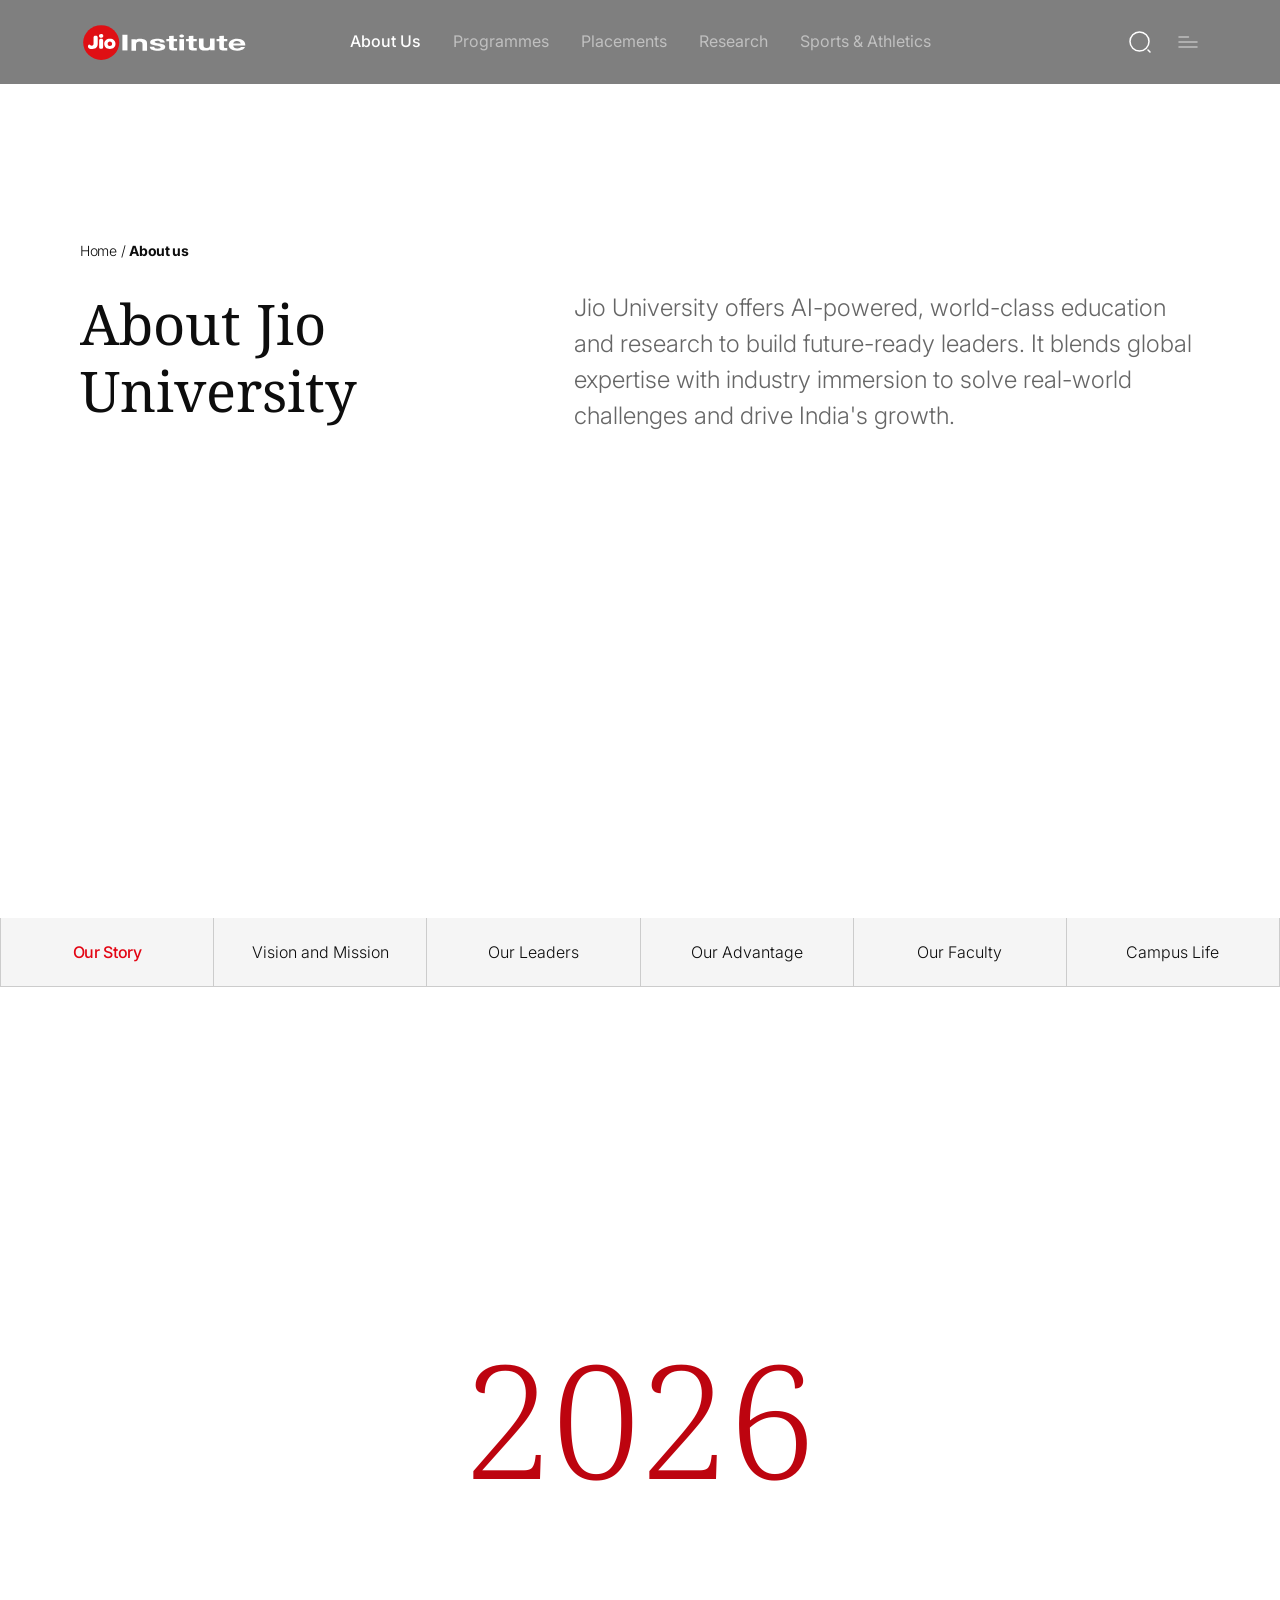
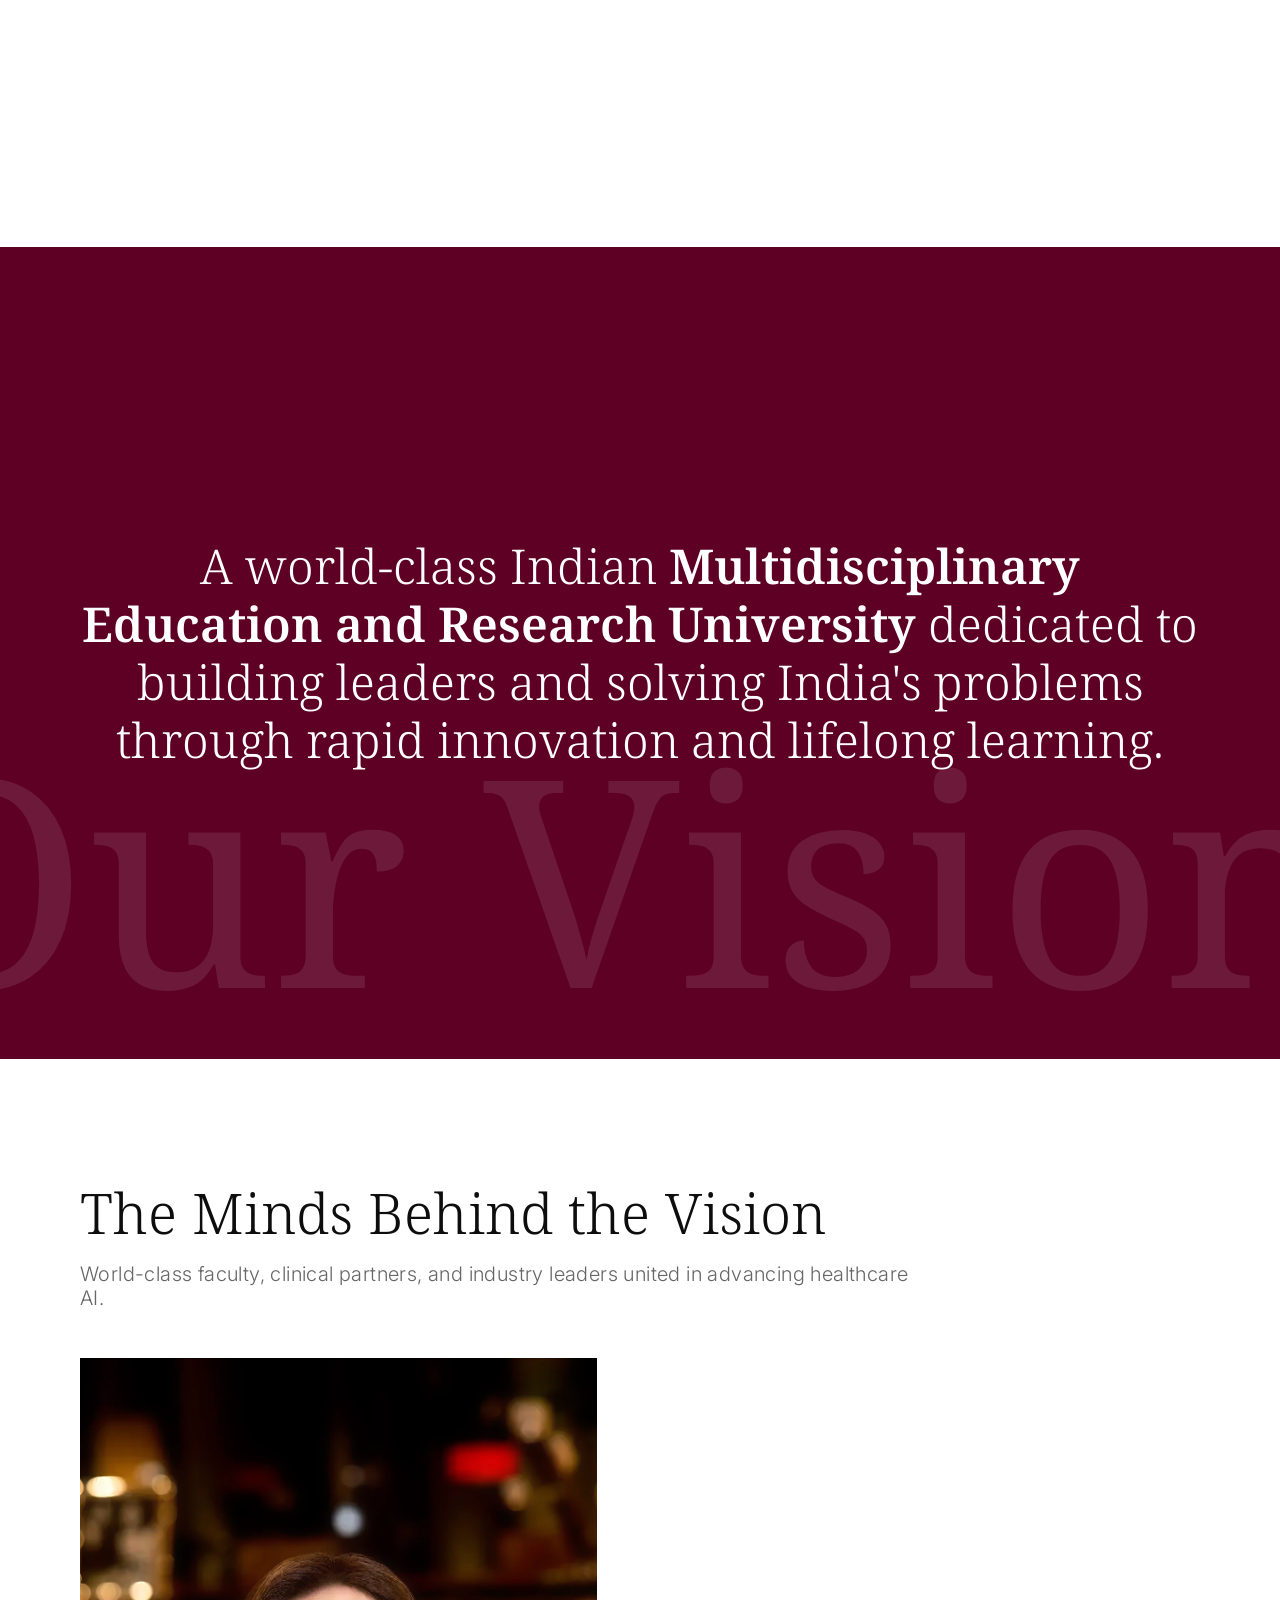
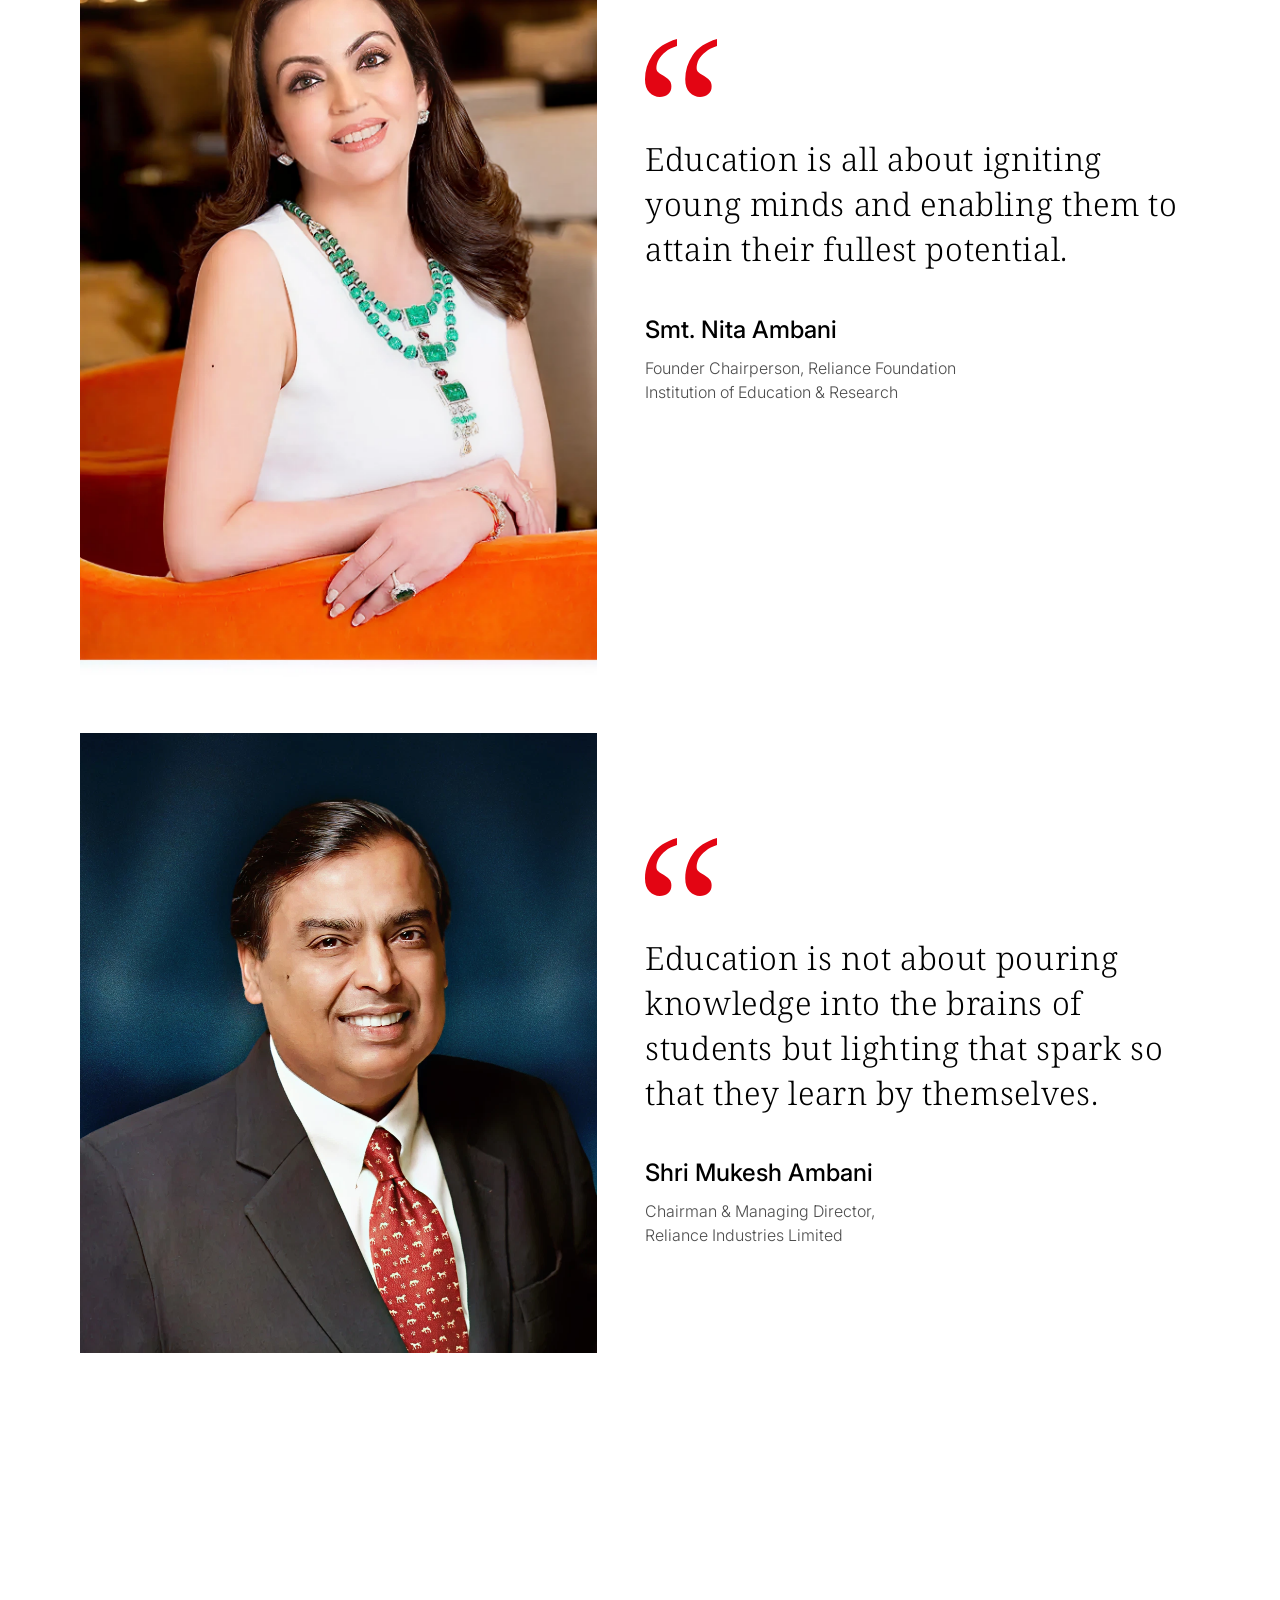
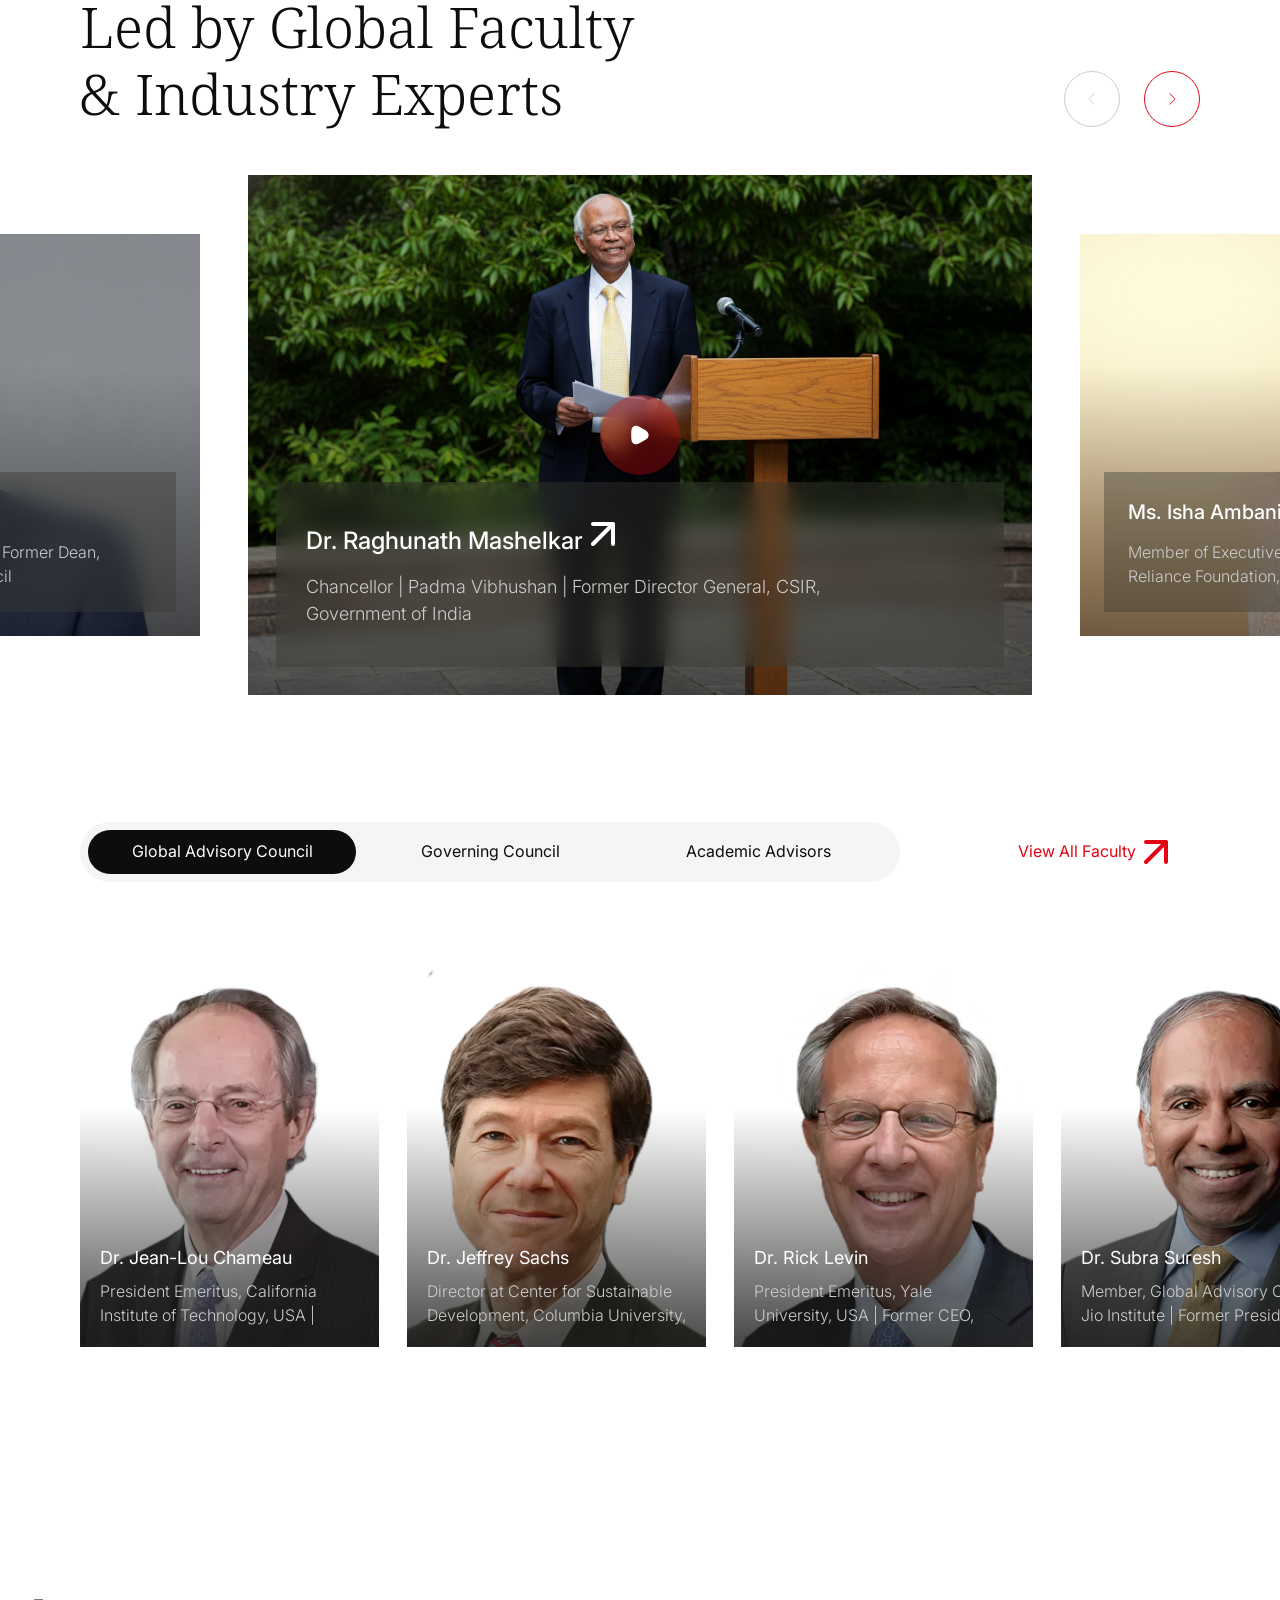
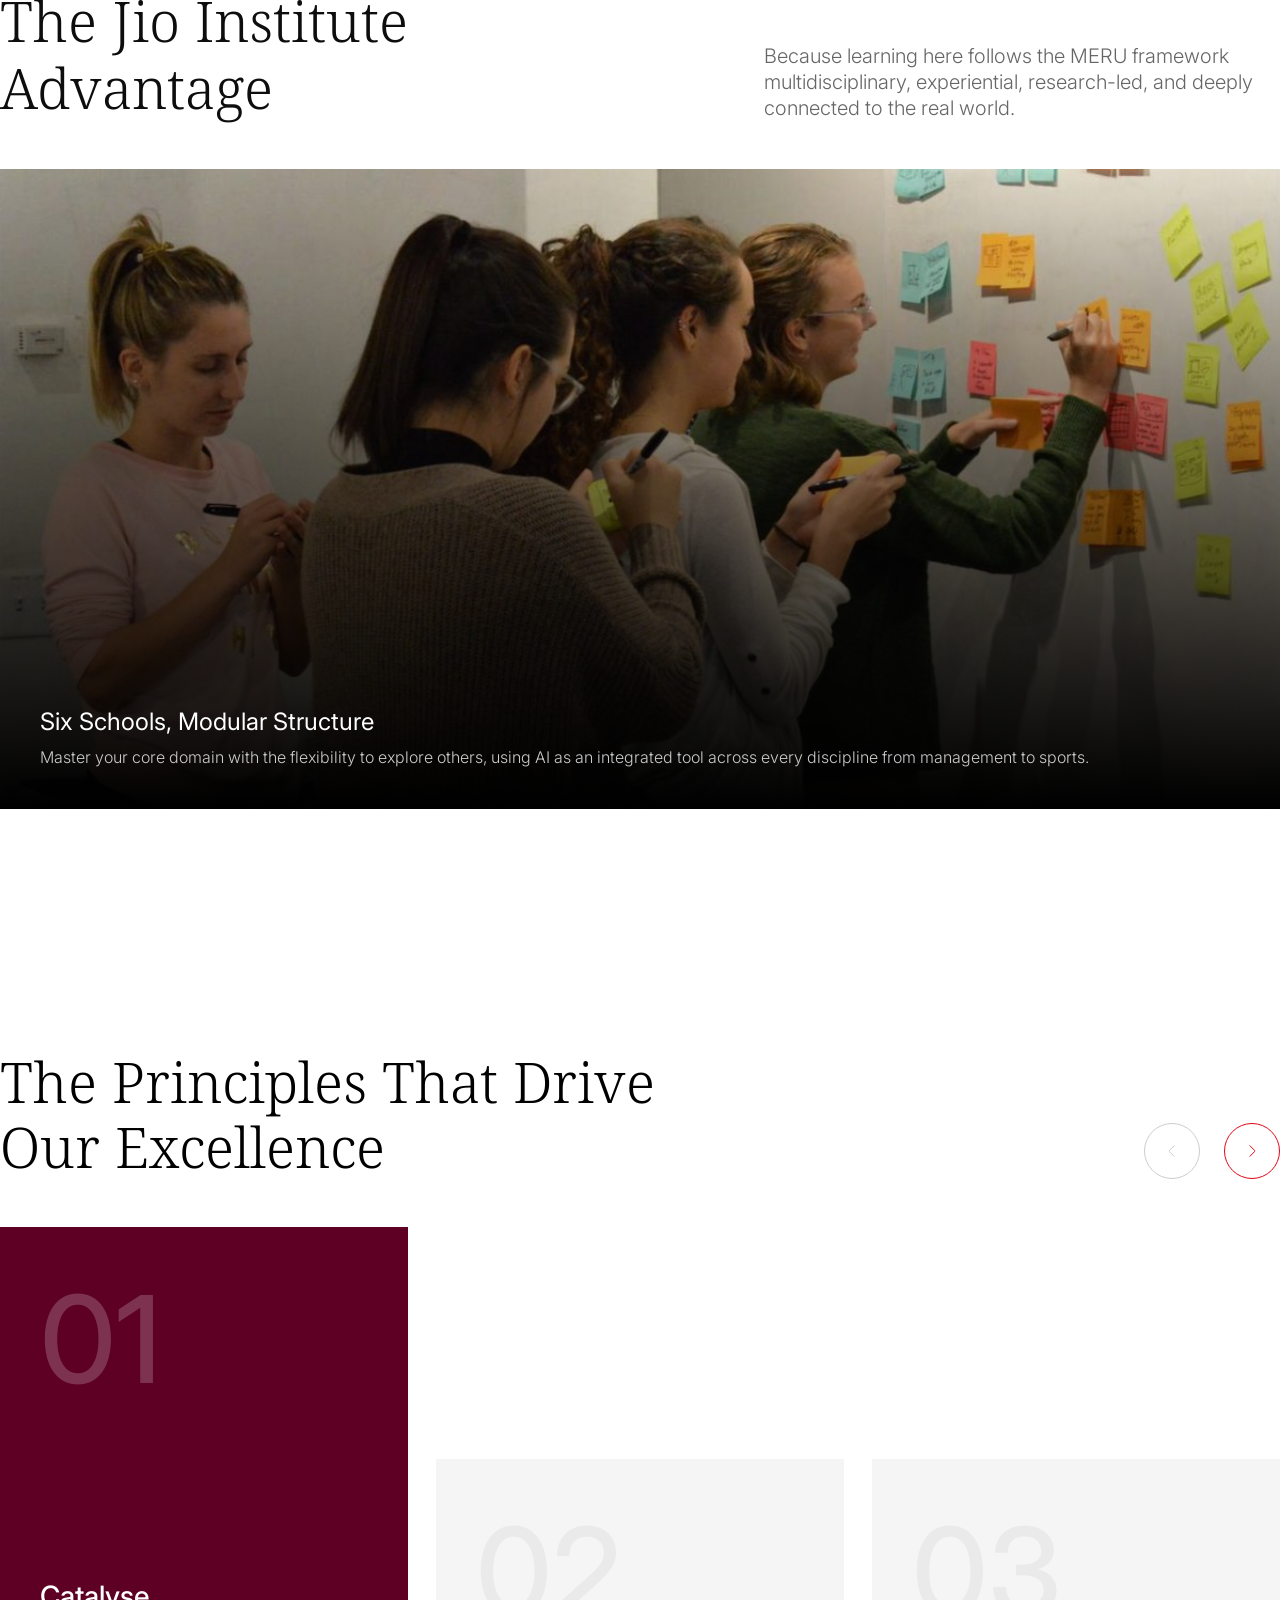
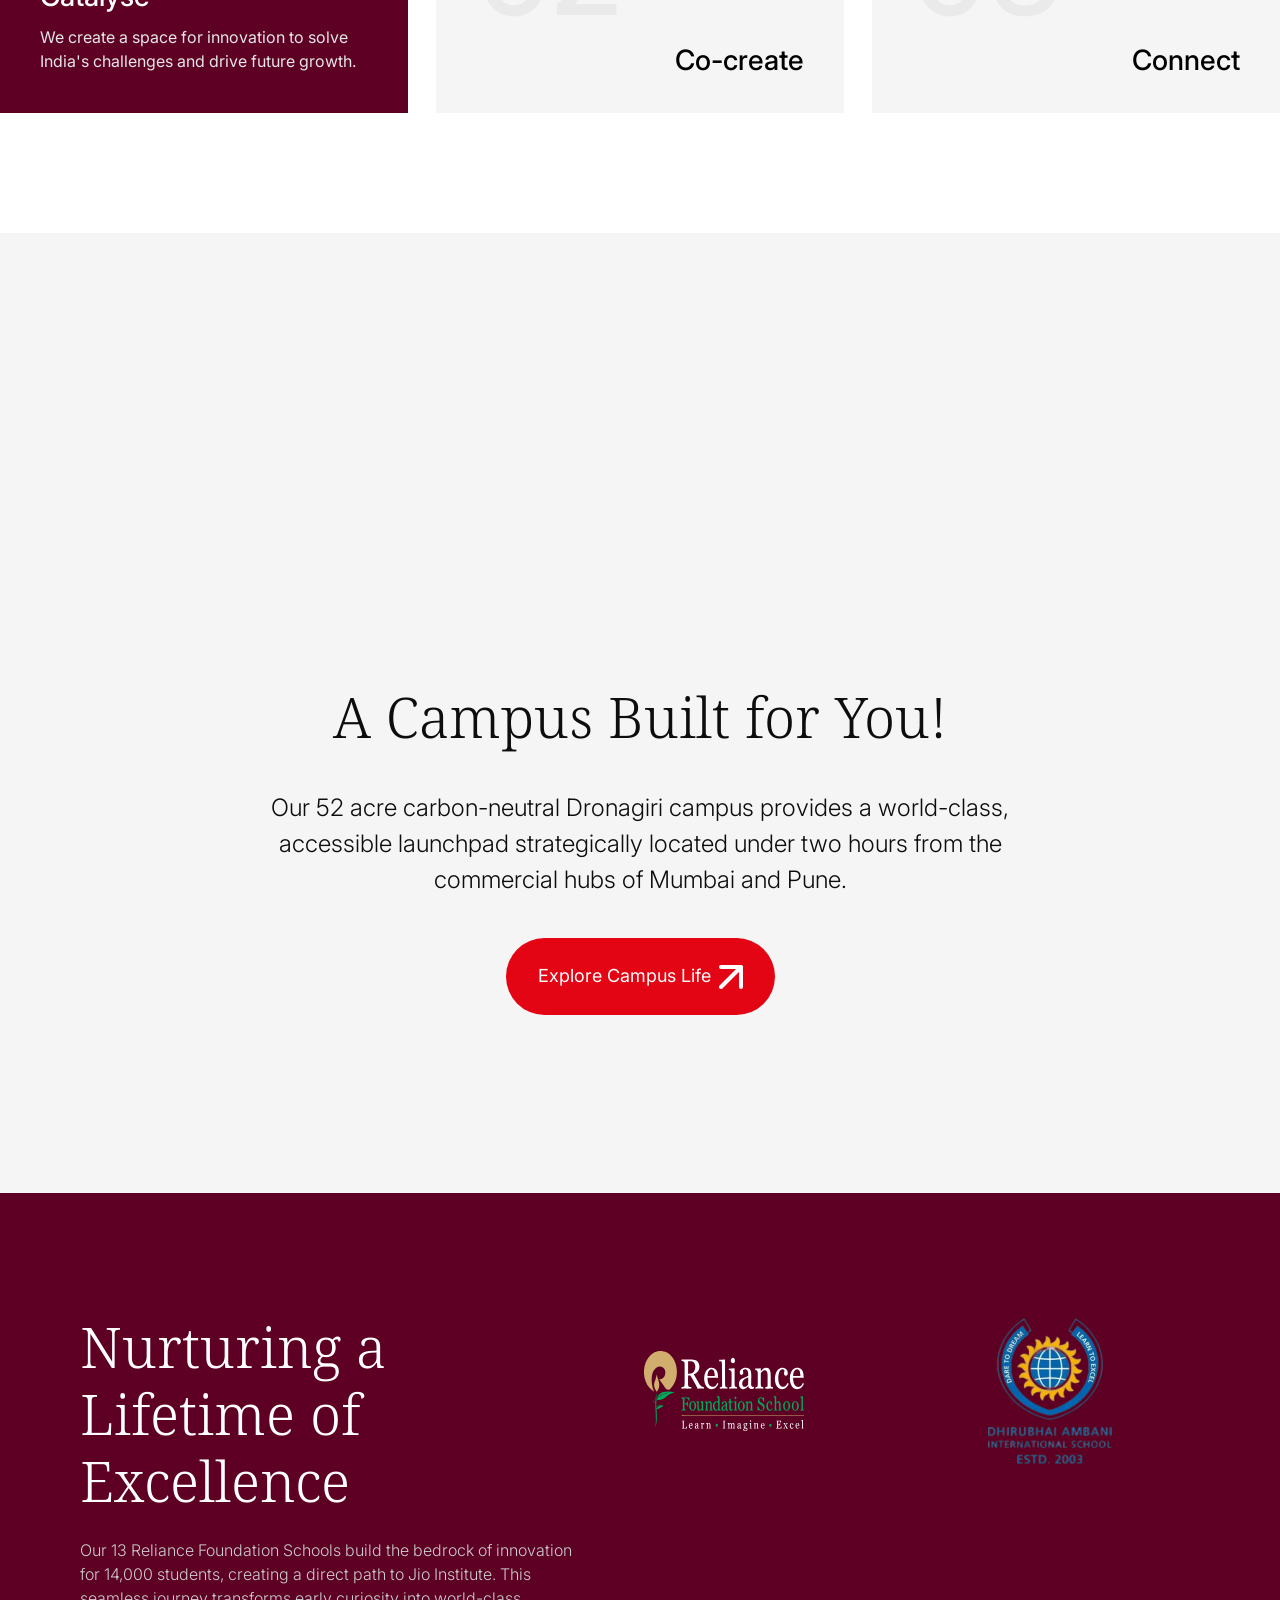
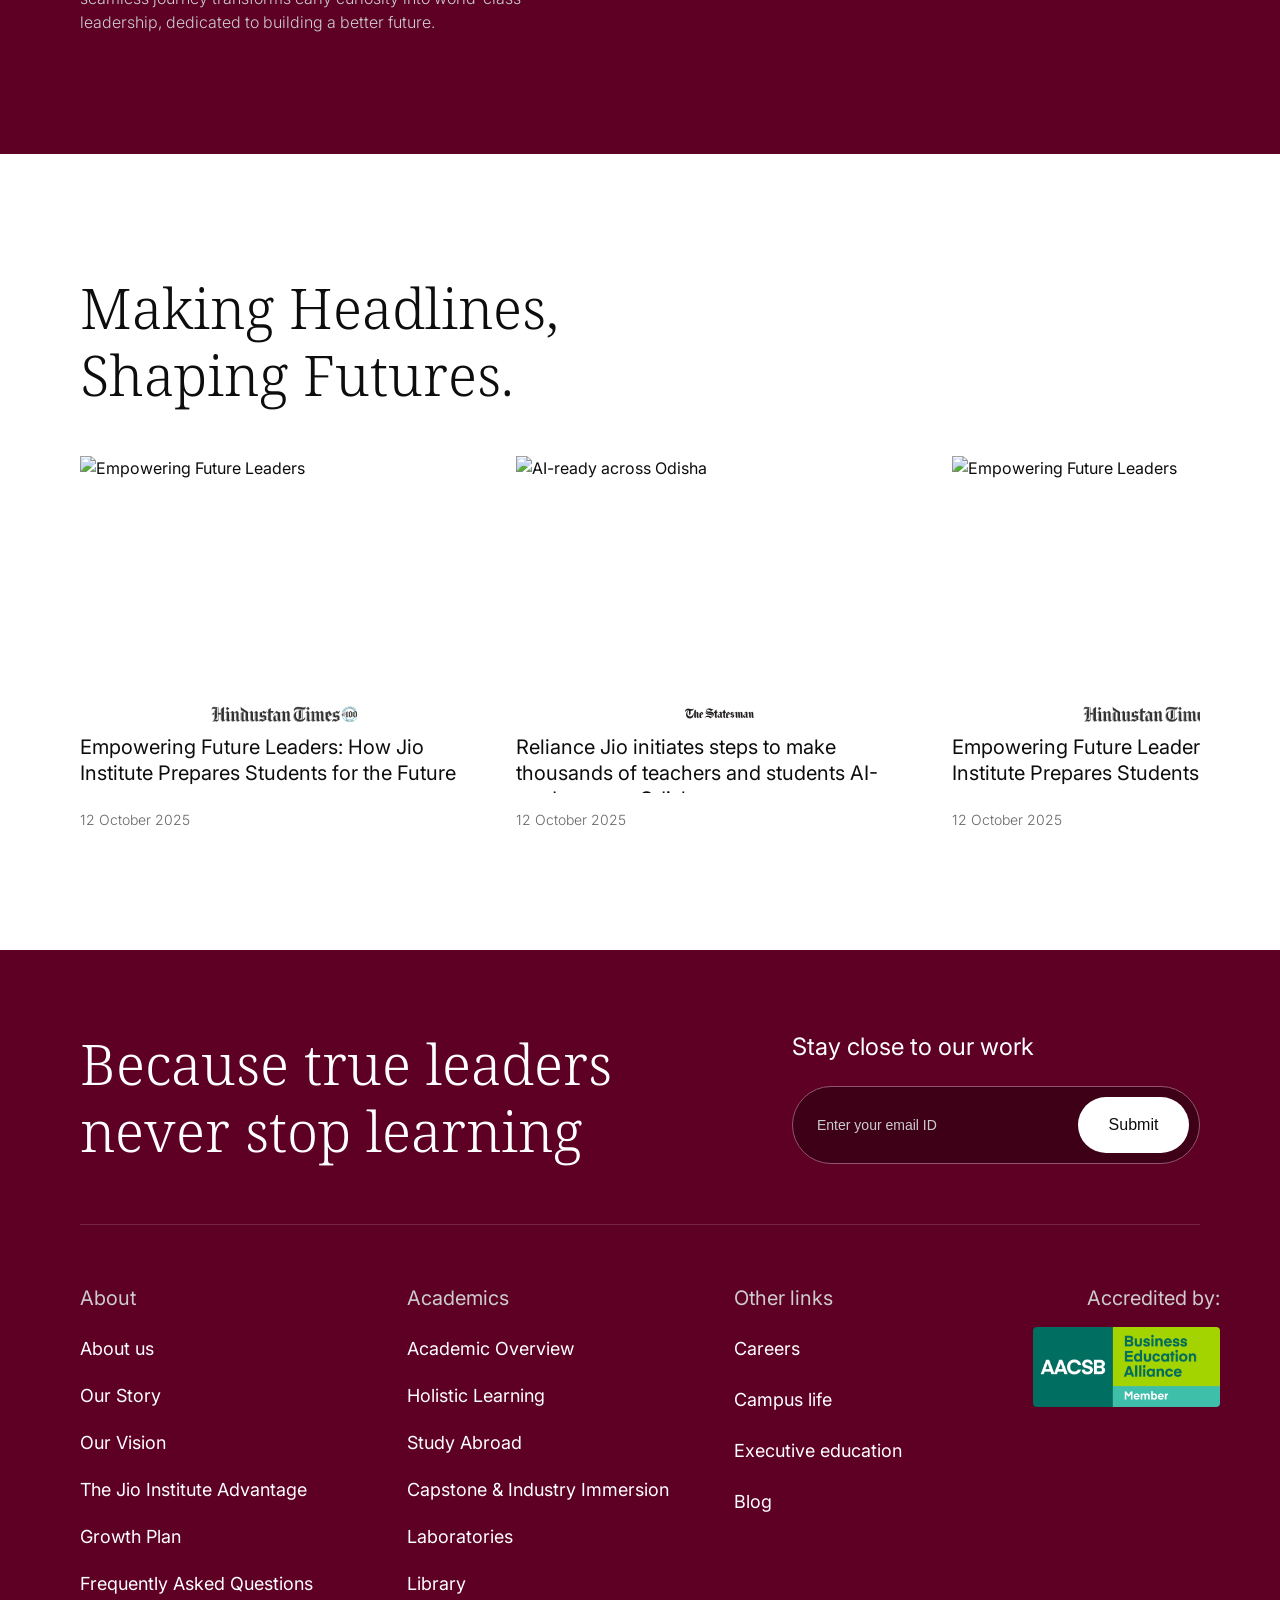
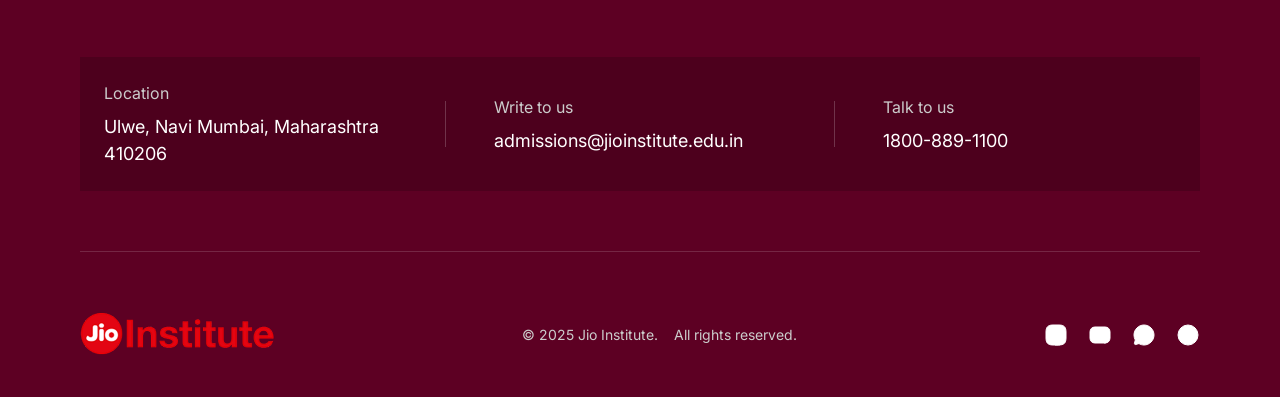
==== about.html @ 612e0d36 "feat: homepage" ====
<!DOCTYPE html>
<html lang="en">
<head>
    <meta charset="UTF-8">
    <meta name="viewport" content="width=device-width, initial-scale=1.0">
    <title>About Us - Jio Institute</title>
    <link rel="preconnect" href="https://fonts.googleapis.com">
    <link rel="preconnect" href="https://fonts.gstatic.com" crossorigin>
    <link href="https://fonts.googleapis.com/css2?family=Noto+Serif:wght@300;400;500;600&family=Inter:wght@300;400;500;700&family=Sora:wght@400;500&display=swap" rel="stylesheet">
    <link rel="stylesheet" href="css/about.css">
    <link rel="stylesheet" href="css/search.css">
</head>
<body>

    <!-- NAVBAR -->
    <nav class="navbar">
        <div class="navbar-inner">
            <div class="navbar-logo">
                <a href="index.html"><img src="images/jio-logo-white.svg" alt="Jio Institute"></a>
            </div>
            <div class="navbar-center">
                <a href="about.html">About Us</a>
                <a href="programmes.html">Programmes</a>
                <a href="placements.html">Placements</a>
                <a href="#">Research</a>
                <a href="#">Sports &amp; Athletics</a>
            </div>
            <div class="navbar-icons">
                <img src="images/search.svg" alt="Search">
                <img src="images/menu.svg" alt="Menu" class="menu-icon">
            </div>
        </div>
    </nav>

    <!-- SEARCH OVERLAY -->
    <div class="search-overlay" id="searchOverlay">
        <div class="search-overlay-mobile-header">
            <a href="index.html"><img src="images/jio-logo-white.svg" alt="Jio Institute" class="search-overlay-logo"></a>
            <button class="search-overlay-mobile-close" id="searchMobileClose">
                <img src="images/close-icon.svg" alt="Close" style="--stroke-0: #ffffff;">
            </button>
        </div>
        <div class="search-overlay-inner">
            <button class="search-overlay-close" id="searchClose">
                <img src="images/close-icon.svg" alt="Close">
            </button>
            <div class="search-input-area">
                <div class="search-input-row">
                    <img src="images/search-large.svg" alt="" class="search-icon">
                    <input type="text" id="searchInput" placeholder="Search for programmes, events, etc...">
                    <button class="search-input-clear" id="searchClear">
                        <img src="images/close-circle.svg" alt="Clear">
                    </button>
                </div>
            </div>
            <div class="popular-searches">
                <p class="popular-searches-label">Popular Searches</p>
                <div class="popular-searches-grid">
                    <a href="about.html#vision" class="popular-search-link">Mission &amp; Values <img src="images/chevron-right.svg" alt=""></a>
                    <a href="about.html" class="popular-search-link desktop-only-search">Get to Know Us <img src="images/chevron-right.svg" alt=""></a>
                    <a href="about.html#our-story" class="popular-search-link desktop-only-search">Our Journey <img src="images/chevron-right.svg" alt=""></a>
                    <a href="about.html#our-story" class="popular-search-link desktop-only-search">Our Story <img src="images/chevron-right.svg" alt=""></a>
                    <a href="#" class="popular-search-link desktop-only-search">Future Aspirations <img src="images/chevron-right.svg" alt=""></a>
                    <a href="about.html#vision" class="popular-search-link desktop-only-search">Vision for Tomorrow <img src="images/chevron-right.svg" alt=""></a>
                    <a href="about.html#advantage" class="popular-search-link desktop-only-search">Why Us? <img src="images/chevron-right.svg" alt=""></a>
                    <a href="about.html#advantage" class="popular-search-link desktop-only-search">Benefits of Studying Here <img src="images/chevron-right.svg" alt=""></a>
                    <a href="#" class="popular-search-link">Growth Roadmap <img src="images/chevron-right.svg" alt=""></a>
                    <a href="#" class="popular-search-link desktop-only-search">Strategic Development Plan <img src="images/chevron-right.svg" alt=""></a>
                    <a href="#" class="popular-search-link">FAQs <img src="images/chevron-right.svg" alt=""></a>
                    <a href="#" class="popular-search-link desktop-only-search">Your Questions Answered <img src="images/chevron-right.svg" alt=""></a>
                    <a href="about.html" class="popular-search-link mobile-only-search">Get to Know Us <img src="images/chevron-right.svg" alt=""></a>
                </div>
            </div>
            <div class="search-bottom-tabs desktop-search-tabs">
                <a href="#" class="search-bottom-tab quick-links">Quick Links <img src="images/chevron-right.svg" alt="" style="--stroke-0: #ffffff;"></a>
                <a href="#" class="search-bottom-tab">Events</a>
                <a href="#" class="search-bottom-tab">Jio Digital Library</a>
                <a href="#" class="search-bottom-tab">News</a>
                <a href="#" class="search-bottom-tab">Careers at Jio</a>
                <a href="#" class="search-bottom-tab apply-now">Apply Now</a>
            </div>
            <div class="search-bottom-tabs mobile-search-tabs">
                <div class="search-bottom-tabs-scroll">
                    <a href="#" class="search-bottom-tab quick-links">Quick Links <img src="images/chevron-right.svg" alt="" style="--stroke-0: #ffffff;"></a>
                    <a href="#" class="search-bottom-tab">A to Z Index</a>
                    <a href="#" class="search-bottom-tab">Events</a>
                    <a href="#" class="search-bottom-tab">Alumni</a>
                    <a href="placements.html" class="search-bottom-tab">Placements</a>
                    <a href="#" class="search-bottom-tab">Digital Library</a>
                </div>
            </div>
        </div>
    </div>

    <!-- HERO / BREADCRUMB SECTION -->
    <section class="hero-section">
        <div class="breadcrumb-area">
            <p class="breadcrumb"><a href="index.html">Home</a> / <strong>About us</strong></p>
            <div class="hero-header">
                <h1 class="hero-title">About Jio<br>University</h1>
                <p class="hero-description">Jio University offers AI-powered, world-class education and research to build future-ready leaders. It blends global expertise with industry immersion to solve real-world challenges and drive India's growth.</p>
            </div>
        </div>
        <div class="header-image">
            <img src="images/about-header.png" alt="Jio Institute Campus">
        </div>
        <div class="tab-navigation">
            <a class="tab-item active" href="#our-story">Our Story</a>
            <a class="tab-item" href="#vision">Vision and Mission</a>
            <a class="tab-item" href="#leaders">Our Leaders</a>
            <a class="tab-item" href="#advantage">Our Advantage</a>
            <a class="tab-item" href="#faculty">Our Faculty</a>
            <a class="tab-item" href="#campus">Campus Life</a>
        </div>
        <div class="tab-dropdown">
            <span class="tab-dropdown-label">Overview</span>
            <img src="images/chevron-down.svg" alt="" class="tab-dropdown-icon">
        </div>
    </section>

    <!-- OUR STORY -->
    <section class="our-story-section" id="our-story">
        <span class="year-display">2026</span>
    </section>

    <!-- TRANSFORMATION / OUR VISION -->
    <section class="vision-section" id="vision">
        <p class="vision-text">A world-class Indian <strong>Multidisciplinary Education and Research University</strong> dedicated to building leaders and solving India's problems through rapid innovation and lifelong learning.</p>
        <span class="vision-watermark">Our Vision</span>
    </section>

    <!-- THE MINDS BEHIND THE VISION -->
    <section class="leaders-section" id="leaders">
        <div class="leaders-header">
            <h2>The Minds Behind the Vision</h2>
            <p>World-class faculty, clinical partners, and industry leaders united in advancing healthcare AI.</p>
        </div>

        <!-- Leader 1 - Nita Ambani -->
        <div class="leader-quote-card">
            <div class="leader-image">
                <img src="images/leader-1.png" alt="Smt. Nita Ambani">
            </div>
            <div class="leader-quote-content">
                <img src="images/quote-mark-red.svg" alt="" class="quote-mark">
                <blockquote>Education is all about igniting young minds and enabling them to attain their fullest potential.</blockquote>
                <div class="leader-author">
                    <span class="name">Smt. Nita Ambani</span>
                    <span class="title">Founder Chairperson, Reliance Foundation<br>Institution of Education &amp; Research</span>
                </div>
            </div>
        </div>

        <!-- Leader 2 - Mukesh Ambani -->
        <div class="leader-quote-card">
            <div class="leader-image">
                <img src="images/leader-2.png" alt="Shri Mukesh Ambani">
            </div>
            <div class="leader-quote-content">
                <img src="images/quote-mark-red.svg" alt="" class="quote-mark">
                <blockquote>Education is not about pouring knowledge into the brains of students but lighting that spark so that they learn by themselves.</blockquote>
                <div class="leader-author">
                    <span class="name">Shri Mukesh Ambani</span>
                    <span class="title">Chairman &amp; Managing Director,<br>Reliance Industries Limited</span>
                </div>
            </div>
        </div>
    </section>

    <!-- LED BY GLOBAL FACULTY -->
    <section class="faculty-section" id="faculty">
        <div class="faculty-overview">
            <h2>Led by Global Faculty<br>&amp; Industry Experts</h2>
            <div class="nav-arrows">
                <button class="nav-arrow prev disabled">
                    <img src="images/arrow-right-nav.svg" alt="Previous">
                </button>
                <button class="nav-arrow active">
                    <img src="images/arrow-right-nav.svg" alt="Next">
                </button>
            </div>
        </div>

        <!-- Faculty Carousel -->
        <div class="faculty-carousel">
            <!-- Side Left -->
            <div class="faculty-card side">
                <img class="faculty-bg" src="images/faculty-side-left.png" alt="Dr. Dipak Jain">
                <div class="faculty-card-info">
                    <div class="faculty-card-name">
                        <div class="name-row">
                            <span>Dr. Dipak Jain</span>
                            <img src="images/arrow-up-right-white.svg" alt="">
                        </div>
                        <p class="role">Former Dean, Kellogg School of Management, USA | Former Dean, INSEAD, France | Ex-officio invitee, Governing Council</p>
                    </div>
                </div>
                <button class="play-btn">
                    <img src="images/play-icon.svg" alt="Play">
                </button>
            </div>

            <!-- Center -->
            <div class="faculty-card center">
                <img class="faculty-bg" src="images/faculty-center.png" alt="Dr. Raghunath Mashelkar">
                <div class="faculty-card-info">
                    <div class="faculty-card-name">
                        <div class="name-row">
                            <span>Dr. Raghunath Mashelkar</span>
                            <img src="images/arrow-up-right-white.svg" alt="">
                        </div>
                        <p class="role">Chancellor | Padma Vibhushan | Former Director General, CSIR,<br>Government of India</p>
                    </div>
                </div>
                <button class="play-btn">
                    <img src="images/play-icon.svg" alt="Play">
                </button>
            </div>

            <!-- Side Right -->
            <div class="faculty-card side">
                <img class="faculty-bg" src="images/faculty-side-right.png" alt="Ms. Isha Ambani">
                <div class="faculty-card-info">
                    <div class="faculty-card-name">
                        <div class="name-row">
                            <span>Ms. Isha Ambani</span>
                            <img src="images/arrow-up-right-white.svg" alt="">
                        </div>
                        <p class="role">Member of Executive Leadership teams, Reliance Retail, Reliance Jio, Reliance Foundation, and Dhirubhai Ambani International School</p>
                    </div>
                </div>
                <button class="play-btn">
                    <img src="images/play-icon.svg" alt="Play">
                </button>
            </div>
        </div>

        <!-- Faculty Tabs & Profiles -->
        <div class="faculty-tabs">
            <div class="faculty-tabs-header">
                <div class="chips">
                    <div class="chip active">Global Advisory Council</div>
                    <div class="chip">Governing Council</div>
                    <div class="chip">Academic Advisors</div>
                </div>
                <a href="#" class="view-all-link">
                    View All Faculty
                    <img src="images/arrow-up-right-red.svg" alt="">
                </a>
            </div>
            <div class="profile-cards">
                <div class="profile-card">
                    <img class="profile-bg" src="images/profile-1.png" alt="Dr. Jean-Lou Chameau">
                    <div class="profile-card-info">
                        <span class="name">Dr. Jean-Lou Chameau</span>
                        <span class="title">President Emeritus, California Institute of Technology, USA | Former President, KAUST, Saudi Arabia</span>
                    </div>
                </div>
                <div class="profile-card">
                    <img class="profile-bg" src="images/profile-2.png" alt="Dr. Jeffrey Sachs">
                    <div class="profile-card-info">
                        <span class="name">Dr. Jeffrey Sachs</span>
                        <span class="title">Director at Center for Sustainable Development, Columbia University, USA</span>
                    </div>
                </div>
                <div class="profile-card">
                    <img class="profile-bg" src="images/profile-3.png" alt="Dr. Rick Levin">
                    <div class="profile-card-info">
                        <span class="name">Dr. Rick Levin</span>
                        <span class="title">President Emeritus, Yale University, USA | Former CEO, Coursera</span>
                    </div>
                </div>
                <div class="profile-card">
                    <img class="profile-bg" src="images/profile-4.png" alt="Dr. Subra Suresh">
                    <div class="profile-card-info">
                        <span class="name">Dr. Subra Suresh</span>
                        <span class="title">Member, Global Advisory Council, Jio Institute | Former President, Nanyang Technological University</span>
                    </div>
                </div>
            </div>
        </div>
    </section>

    <!-- THE JIO INSTITUTE ADVANTAGE -->
    <section class="advantage-section" id="advantage">
        <div class="advantage-header">
            <h2>The Jio Institute Advantage</h2>
            <p>Because learning here follows the MERU framework multidisciplinary, experiential, research-led, and deeply connected to the real world.</p>
        </div>
        <div class="advantage-image">
            <img src="images/advantage-1.png" alt="Six Schools, Modular Structure">
            <div class="advantage-image-text">
                <h3>Six Schools, Modular Structure</h3>
                <p>Master your core domain with the flexibility to explore others, using AI as an integrated tool across every discipline from management to sports.</p>
            </div>
        </div>
    </section>

    <!-- PRINCIPLES SECTION -->
    <section class="principles-section">
        <div class="principles-header">
            <h2>The Principles That Drive Our Excellence</h2>
            <div class="nav-arrows">
                <button class="nav-arrow prev disabled">
                    <img src="images/arrow-right-nav-disabled.svg" alt="Previous">
                </button>
                <button class="nav-arrow active">
                    <img src="images/arrow-right-nav.svg" alt="Next">
                </button>
            </div>
        </div>
        <div class="principles-cards">
            <div class="principle-card card-01">
                <span class="principle-number">01</span>
                <div class="principle-desc">
                    <h3>Catalyse</h3>
                    <p>We create a space for innovation to solve India's challenges and drive future growth.</p>
                </div>
            </div>
            <div class="principle-card card-02">
                <span class="principle-number">02</span>
                <div class="principle-desc">
                    <h3>Co-create</h3>
                </div>
            </div>
            <div class="principle-card card-03">
                <span class="principle-number">03</span>
                <div class="principle-desc">
                    <h3>Connect</h3>
                </div>
            </div>
            <div class="principle-card card-04">
                <span class="principle-number">04</span>
                <div class="principle-desc">
                    <h3>Communicate</h3>
                </div>
            </div>
        </div>
    </section>

    <!-- A CAMPUS BUILT FOR YOU -->
    <section class="campus-section" id="campus">
        <div class="campus-photos-mosaic">
            <img class="cp-1" src="images/campus-a1.png" alt="">
            <img class="cp-2" src="images/campus-a2.png" alt="">
            <img class="cp-3" src="images/campus-main.png" alt="">
            <img class="cp-4" src="images/campus-a4.png" alt="">
            <img class="cp-5" src="images/campus-a5.png" alt="">
            <img class="cp-6" src="images/campus-a6.png" alt="">
            <img class="cp-7" src="images/campus-a10.png" alt="">
            <img class="cp-8" src="images/campus-a7.png" alt="">
            <img class="cp-9" src="images/campus-a8.png" alt="">
            <img class="cp-10" src="images/campus-a9.png" alt="">
        </div>
        <div class="campus-content">
            <h2>A Campus Built for You!</h2>
            <p>Our 52 acre carbon-neutral Dronagiri campus provides a world-class, accessible launchpad strategically located under two hours from the commercial hubs of Mumbai and Pune.</p>
            <a href="#" class="btn-primary">
                Explore Campus Life
                <img src="images/arrow-up-right-white.svg" alt="">
            </a>
        </div>
    </section>

    <!-- NURTURING A LIFETIME OF EXCELLENCE -->
    <section class="legacy-section">
        <div class="legacy-text">
            <h2>Nurturing a Lifetime of Excellence</h2>
            <p>Our 13 Reliance Foundation Schools build the bedrock of innovation for 14,000 students, creating a direct path to Jio Institute. This seamless journey transforms early curiosity into world-class leadership, dedicated to building a better future.</p>
        </div>
        <div class="legacy-logos">
            <div class="legacy-logo-box">
                <img src="images/reliance-foundation-logo.svg" alt="Reliance Foundation School">
            </div>
            <div class="legacy-logo-box dais">
                <img src="images/dais-logo.png" alt="Dhirubhai Ambani International School">
            </div>
        </div>
    </section>

    <!-- MAKING HEADLINES -->
    <section class="news-section">
        <h2>Making Headlines, Shaping Futures.</h2>
        <div class="blog-cards">
            <div class="blog-card">
                <div class="blog-card-image">
                    <img src="images/blog-1.png" alt="Empowering Future Leaders">
                </div>
                <div class="blog-card-content">
                    <div class="blog-card-meta">
                        <img class="newspaper-logo" src="images/hindustan-times-logo.png" alt="Hindustan Times">
                        <h3>Empowering Future Leaders: How Jio Institute Prepares Students for the Future</h3>
                    </div>
                    <span class="date">12 October 2025</span>
                </div>
            </div>
            <div class="blog-card">
                <div class="blog-card-image">
                    <img src="images/blog-2.png" alt="AI-ready across Odisha">
                </div>
                <div class="blog-card-content">
                    <div class="blog-card-meta">
                        <img class="newspaper-logo" src="images/statesman-logo.png" alt="The Statesman">
                        <h3>Reliance Jio initiates steps to make thousands of teachers and students AI-ready across Odisha</h3>
                    </div>
                    <span class="date">12 October 2025</span>
                </div>
            </div>
            <div class="blog-card">
                <div class="blog-card-image">
                    <img src="images/blog-1.png" alt="Empowering Future Leaders">
                </div>
                <div class="blog-card-content">
                    <div class="blog-card-meta">
                        <img class="newspaper-logo" src="images/hindustan-times-logo.png" alt="Hindustan Times">
                        <h3>Empowering Future Leaders: How Jio Institute Prepares Students for the Future</h3>
                    </div>
                    <span class="date">12 October 2025</span>
                </div>
            </div>
        </div>
        <div class="news-nav-arrows">
            <button class="nav-arrow prev disabled">
                <img src="images/arrow-right-nav.svg" alt="Previous">
            </button>
            <button class="nav-arrow active">
                <img src="images/arrow-right-nav.svg" alt="Next">
            </button>
        </div>
    </section>

    <!-- FOOTER -->
    <footer class="footer">
        <div class="footer-newsletter">
            <h3>Because true leaders<br>never stop learning</h3>
            <div class="newsletter-right">
                <p class="newsletter-label">Stay close to our work</p>
                <form class="newsletter-form">
                    <input type="email" placeholder="Enter your email ID">
                    <button type="submit">Submit</button>
                </form>
            </div>
        </div>
        <div class="footer-divider"></div>
        <div class="footer-links">
            <div class="footer-columns">
                <div class="footer-column" data-accordion="open">
                    <div class="footer-column-header">
                        <h4>About</h4>
                        <img src="images/chevron-up.svg" alt="" class="accordion-icon">
                    </div>
                    <div class="footer-column-links">
                        <a href="about.html">About us</a>
                        <a href="about.html#our-story">Our Story</a>
                        <a href="about.html#vision">Our Vision</a>
                        <a href="about.html#advantage">The Jio Institute Advantage</a>
                        <a href="#">Growth Plan</a>
                        <a href="#">Frequently Asked Questions</a>
                    </div>
                </div>
                <div class="footer-column" data-accordion="closed">
                    <div class="footer-column-header">
                        <h4>Academics</h4>
                        <img src="images/chevron-down.svg" alt="" class="accordion-icon">
                    </div>
                    <div class="footer-column-links">
                        <a href="programmes.html">Academic Overview</a>
                        <a href="#">Holistic Learning</a>
                        <a href="#">Study Abroad</a>
                        <a href="#">Capstone &amp; Industry Immersion</a>
                        <a href="#">Laboratories</a>
                        <a href="#">Library</a>
                    </div>
                </div>
                <div class="footer-column other-links" data-accordion="closed">
                    <div class="footer-column-header">
                        <h4>Other links</h4>
                        <img src="images/chevron-down.svg" alt="" class="accordion-icon">
                    </div>
                    <div class="footer-column-links">
                        <a href="#">Careers</a>
                        <a href="about.html#campus">Campus life</a>
                        <a href="#">Executive education</a>
                        <a href="#">Blog</a>
                    </div>
                </div>
            </div>
            <div class="accreditation">
                <p class="accreditation-label">Accredited by:</p>
                <img src="images/aacsb-badge.png" alt="AACSB Accreditation">
            </div>
        </div>
        <div class="footer-contact">
            <div class="footer-contact-item">
                <span class="footer-contact-label">Location</span>
                <span class="footer-contact-value">Ulwe, Navi Mumbai, Maharashtra 410206</span>
            </div>
            <div class="footer-contact-divider"></div>
            <div class="footer-contact-item">
                <span class="footer-contact-label">Write to us</span>
                <span class="footer-contact-value">admissions@jioinstitute.edu.in</span>
            </div>
            <div class="footer-contact-divider"></div>
            <div class="footer-contact-item">
                <span class="footer-contact-label">Talk to us</span>
                <span class="footer-contact-value">1800-889-1100</span>
            </div>
        </div>
        <div class="footer-divider"></div>
        <div class="footer-bottom">
            <div class="footer-logo">
                <a href="index.html"><img src="images/footer-logo.png" alt="Jio Institute"></a>
            </div>
            <div class="footer-copyright">
                <span>&copy; 2025 Jio Institute.</span>
                <span>All rights reserved.</span>
            </div>
            <div class="footer-social">
                <a href="#"><img src="images/icon-facebook.svg" alt="Facebook"></a>
                <a href="#"><img src="images/icon-youtube.svg" alt="YouTube"></a>
                <a href="#"><img src="images/icon-whatsapp.svg" alt="WhatsApp"></a>
                <a href="#"><img src="images/icon-linkedin.svg" alt="LinkedIn"></a>
            </div>
        </div>
    </footer>

    <script src="js/script.js"></script>
</body>
</html>
---- css/about.css ----
:root {
    --primary-maroon: #5d0023;
    --red-accent: #e30513;
    --red-dark: #bd040f;
    --light-gray-bg: #f5f5f5;
    --white: #ffffff;
    --black: #000000;
    --text-dark: #0d0d0d;
    --text-gray: #666666;
    --text-light-gray: #cccccc;
    --text-muted: #4d4d4d;
    --burgundy-700: #4d001d;
    --burgundy-800: #3e0017;
}

* {
    margin: 0;
    padding: 0;
    box-sizing: border-box;
}

body {
    font-family: 'Inter', sans-serif;
    color: var(--text-dark);
    line-height: 1.6;
}

/* ========== NAVBAR ========== */
.navbar {
    position: sticky;
    top: 0;
    z-index: 1000;
    background: rgba(0, 0, 0, 0.5);
    backdrop-filter: blur(15px);
    -webkit-backdrop-filter: blur(15px);
}

.navbar-inner {
    max-width: 1440px;
    margin: 0 auto;
    display: flex;
    align-items: center;
    height: 84px;
    padding: 0 80px;
    position: relative;
}

.navbar-logo {
    position: relative;
    width: 165px;
    height: 36px;
    overflow: visible;
}

.navbar-logo img {
    position: absolute;
    left: 0;
    top: -8.5px;
    width: 169.5px;
    height: 59.4px;
}

.navbar-center {
    position: absolute;
    left: 50%;
    transform: translateX(-50%);
    display: flex;
    align-items: center;
    height: 84px;
}

.navbar-center a {
    display: flex;
    align-items: center;
    justify-content: center;
    height: 100%;
    padding: 8px 16px;
    color: var(--white);
    text-decoration: none;
    font-size: 16px;
    font-weight: 400;
    opacity: 0.5;
    white-space: nowrap;
}

.navbar-center a:hover {
    opacity: 0.8;
}

.navbar-icons {
    position: absolute;
    right: 80px;
    display: flex;
    align-items: center;
    gap: 24px;
}

.navbar-icons img {
    width: 24px;
    height: 24px;
    cursor: pointer;
}

.navbar-icons .menu-icon {
    opacity: 0.5;
}

/* ========== BREADCRUMB + HERO ========== */
.hero-section {
    background: var(--white);
}

.breadcrumb-area {
    padding: 156px 80px 0;
    max-width: 1440px;
    margin: 0 auto;
}

.breadcrumb {
    font-size: 14px;
    font-weight: 300;
    color: var(--text-dark);
    letter-spacing: -0.28px;
    margin-bottom: 28px;
}

.breadcrumb a {
    color: inherit;
    text-decoration: none;
}

.breadcrumb strong {
    font-weight: 700;
}

.hero-header {
    display: flex;
    justify-content: space-between;
    align-items: flex-start;
    margin-bottom: 76px;
}

.hero-title {
    font-family: 'Noto Serif', serif;
    font-size: 56px;
    font-weight: 400;
    line-height: 67px;
    color: var(--text-dark);
    flex: 1;
}

.hero-description {
    font-size: 24px;
    font-weight: 300;
    line-height: 36px;
    color: var(--text-gray);
    width: 626px;
    flex-shrink: 0;
}

/* Header Image */
.header-image {
    width: 100%;
    height: 408px;
    overflow: hidden;
    position: relative;
}

.header-image img {
    width: 100%;
    height: 243.71%;
    object-fit: cover;
    position: absolute;
    top: -56.64%;
    left: 0;
}

/* Tab Navigation */
.tab-navigation {
    display: flex;
    width: 100%;
    height: 69px;
    background: var(--light-gray-bg);
    border-bottom: 1px solid var(--text-light-gray);
}

.tab-item {
    flex: 1;
    display: flex;
    align-items: center;
    justify-content: center;
    font-size: 16px;
    font-weight: 300;
    line-height: 24px;
    color: var(--text-dark);
    text-decoration: none;
    border-right: 1px solid var(--text-light-gray);
    cursor: pointer;
    padding: 24px 16px;
}

.tab-item:first-child {
    border-left: 1px solid var(--text-light-gray);
}

.tab-item.active {
    color: var(--red-accent);
    font-weight: 500;
    letter-spacing: -0.32px;
}

.tab-item:hover {
    opacity: 0.8;
}

/* ========== OUR STORY (YEAR) ========== */
.our-story-section {
    background: var(--white);
    height: 860px;
    display: flex;
    align-items: center;
    justify-content: center;
    overflow: hidden;
}

.year-display {
    font-family: 'Noto Serif', serif;
    font-size: 158px;
    font-weight: 300;
    color: var(--red-dark);
    line-height: 1.5;
    letter-spacing: 0;
}

/* ========== TRANSFORMATION / OUR VISION ========== */
.vision-section {
    background: var(--primary-maroon);
    height: 812px;
    display: flex;
    flex-direction: column;
    justify-content: center;
    align-items: center;
    position: relative;
    overflow: hidden;
    padding: 0 80px;
}

.vision-text {
    font-family: 'Noto Serif', serif;
    font-size: 48px;
    font-weight: 300;
    line-height: 58px;
    color: var(--white);
    text-align: center;
    width: 1280px;
    max-width: 100%;
    z-index: 1;
}

.vision-text strong {
    font-weight: 600;
}

.vision-watermark {
    position: absolute;
    bottom: 15px;
    left: 50%;
    transform: translateX(calc(-50% - 24px));
    font-family: 'Noto Serif', serif;
    font-size: 290px;
    font-weight: 400;
    color: #f5f5f5;
    opacity: 0.1;
    white-space: nowrap;
    line-height: 1.16;
    width: 1487px;
}

/* ========== MINDS BEHIND THE VISION ========== */
.leaders-section {
    background: var(--white);
    padding: 120px 80px;
    display: flex;
    flex-direction: column;
    gap: 48px;
}

.leaders-header {
    display: flex;
    flex-direction: column;
    gap: 16px;
}

.leaders-header h2 {
    font-family: 'Noto Serif', serif;
    font-size: 56px;
    font-weight: 300;
    line-height: 67px;
    color: var(--text-dark);
}

.leaders-header p {
    font-size: 20px;
    font-weight: 300;
    line-height: 24px;
    color: var(--text-gray);
    letter-spacing: 0.4px;
    width: 854px;
}

.leader-quote-card {
    display: flex;
    gap: 48px;
    align-items: center;
    background: var(--white);
}

.leader-quote-card .leader-image {
    width: 517px;
    flex-shrink: 0;
    overflow: hidden;
}

.leader-quote-card:first-of-type .leader-image {
    height: 580px;
}

.leader-quote-card:last-of-type .leader-image {
    height: 620px;
}

.leader-quote-card .leader-image img {
    width: 100%;
    height: 100%;
    object-fit: cover;
}

.leader-quote-content {
    flex: 1;
    display: flex;
    flex-direction: column;
    gap: 40px;
    justify-content: center;
    padding: 32px 0;
    align-self: stretch;
}

.leader-quote-content .quote-mark {
    width: 72px;
    height: 58px;
}

.leader-quote-content blockquote {
    font-family: 'Noto Serif', serif;
    font-size: 32px;
    font-weight: 300;
    line-height: 1.4;
    letter-spacing: 0.64px;
    color: var(--black);
}

.leader-author {
    display: flex;
    flex-direction: column;
    gap: 8px;
    width: 358px;
}

.leader-author .name {
    font-size: 24px;
    font-weight: 500;
    line-height: 1.5;
    color: var(--black);
}

.leader-author .title {
    font-size: 16px;
    font-weight: 300;
    line-height: 24px;
    color: var(--text-muted);
}

/* ========== FACULTY SECTION ========== */
.faculty-section {
    padding: 120px 0;
    background: var(--white);
}

.faculty-overview {
    display: flex;
    justify-content: space-between;
    align-items: flex-end;
    padding: 0 80px;
    margin-bottom: 48px;
}

.faculty-overview h2 {
    font-family: 'Noto Serif', serif;
    font-size: 56px;
    font-weight: 300;
    line-height: 67px;
    color: var(--text-dark);
    width: 555px;
}

.nav-arrows {
    display: flex;
    gap: 24px;
    align-items: center;
}

.nav-arrow {
    width: 56px;
    height: 56px;
    border-radius: 100px;
    display: flex;
    align-items: center;
    justify-content: center;
    cursor: pointer;
    border: 0.739px solid var(--black);
    background: none;
}

.nav-arrow.disabled {
    opacity: 0.2;
}

.nav-arrow.active {
    border: 1px solid var(--red-accent);
}

.nav-arrow img {
    width: 16px;
    height: 16px;
}

.nav-arrow.prev {
    transform: rotate(180deg);
}

/* Faculty Carousel */
.faculty-carousel {
    display: flex;
    gap: 48px;
    align-items: center;
    justify-content: center;
    height: 520px;
    margin-bottom: 120px;
    overflow: hidden;
}

.faculty-card {
    position: relative;
    overflow: hidden;
    flex-shrink: 0;
    display: flex;
    flex-direction: column;
    justify-content: flex-end;
    padding: 24px;
}

.faculty-card.side {
    width: 630px;
    height: 402px;
}

.faculty-card.center {
    width: 784px;
    height: 520px;
    padding: 28px;
}

.faculty-card img.faculty-bg {
    position: absolute;
    inset: 0;
    width: 100%;
    height: 100%;
    object-fit: cover;
    z-index: 0;
}

.faculty-card::after {
    content: '';
    position: absolute;
    inset: 0;
    background: linear-gradient(to bottom, rgba(0,0,0,0) 32.74%, rgba(0,0,0,0.5));
    z-index: 1;
}

.faculty-card-info {
    position: relative;
    z-index: 2;
    background: rgba(59, 59, 51, 0.4);
    backdrop-filter: blur(12px);
    -webkit-backdrop-filter: blur(12px);
    padding: 24px;
    display: flex;
    justify-content: space-between;
    align-items: center;
    width: 100%;
}

.faculty-card.center .faculty-card-info {
    padding: 40px 30px;
}

.faculty-card-name {
    display: flex;
    flex-direction: column;
    gap: 12px;
    flex: 1;
}

.faculty-card-name .name-row {
    display: flex;
    gap: 8px;
    align-items: flex-start;
}

.faculty-card-name .name-row span {
    font-size: 20px;
    font-weight: 500;
    color: var(--white);
    white-space: nowrap;
}

.faculty-card.center .faculty-card-name .name-row span {
    font-size: 24px;
}

.faculty-card-name .name-row img {
    width: 24px;
    height: 24px;
}

.faculty-card-name .role {
    font-size: 16px;
    font-weight: 300;
    line-height: 24px;
    color: var(--text-light-gray);
}

.faculty-card.center .faculty-card-name .role {
    font-size: 18px;
    line-height: 27px;
}

/* Play button */
.play-btn {
    position: absolute;
    top: 50%;
    left: 50%;
    transform: translate(-50%, -50%);
    z-index: 3;
    width: 64px;
    height: 64px;
    border-radius: 50%;
    background: rgba(223, 15, 20, 0.32);
    backdrop-filter: blur(10px);
    -webkit-backdrop-filter: blur(10px);
    display: flex;
    align-items: center;
    justify-content: center;
    cursor: pointer;
    border: none;
}

.faculty-card.center .play-btn {
    width: 80px;
    height: 80px;
}

.play-btn img {
    width: 19px;
    height: 19px;
}

.faculty-card.center .play-btn img {
    width: 24px;
    height: 24px;
}

/* Chips/Tabs */
.faculty-tabs {
    padding: 0 80px;
    display: flex;
    flex-direction: column;
    gap: 48px;
}

.faculty-tabs-header {
    display: flex;
    justify-content: space-between;
    align-items: center;
}

.chips {
    display: flex;
    background: var(--light-gray-bg);
    border-radius: 48px;
    padding: 8px;
    width: 820px;
}

.chip {
    flex: 1;
    height: 44px;
    display: flex;
    align-items: center;
    justify-content: center;
    border-radius: 56px;
    font-size: 16px;
    font-weight: 400;
    color: var(--text-dark);
    cursor: pointer;
    padding: 12px 24px;
    white-space: nowrap;
}

.chip.active {
    background: var(--text-dark);
    color: var(--white);
}

.view-all-link {
    display: inline-flex;
    align-items: center;
    gap: 8px;
    font-size: 16px;
    font-weight: 400;
    color: var(--red-accent);
    text-decoration: none;
    padding: 24px 32px;
    border-radius: 48px;
}

.view-all-link img {
    width: 24px;
    height: 24px;
}

/* Profile Cards */
.profile-cards {
    display: flex;
    gap: 28px;
}

.profile-card {
    width: 299px;
    height: 411px;
    position: relative;
    overflow: hidden;
    flex-shrink: 0;
}

.profile-card img.profile-bg {
    position: absolute;
    inset: 0;
    width: 100%;
    height: 100%;
    object-fit: cover;
}

.profile-card-info {
    position: absolute;
    bottom: 0;
    left: 0;
    width: 100%;
    height: 280px;
    display: flex;
    flex-direction: column;
    justify-content: flex-end;
    gap: 8px;
    padding: 20px;
    background: linear-gradient(180.59deg, rgba(59, 59, 51, 0) 14.95%, rgba(25, 25, 23, 0.8) 99.46%);
}

.profile-card-info .name {
    font-size: 18px;
    font-weight: 400;
    line-height: 27px;
    color: var(--white);
}

.profile-card-info .title {
    font-size: 16px;
    font-weight: 300;
    line-height: 24px;
    color: var(--text-light-gray);
    height: 48px;
    overflow: hidden;
    text-overflow: ellipsis;
}

/* ========== JIO INSTITUTE ADVANTAGE ========== */
.advantage-section {
    background: var(--white);
    padding: 120px 80px;
    display: flex;
    flex-direction: column;
    gap: 48px;
    align-items: center;
}

.advantage-header {
    display: flex;
    justify-content: space-between;
    align-items: flex-end;
    width: 1280px;
}

.advantage-header h2 {
    font-family: 'Noto Serif', serif;
    font-size: 56px;
    font-weight: 300;
    line-height: 67px;
    color: var(--text-dark);
    width: 516px;
}

.advantage-header p {
    font-size: 20px;
    font-weight: 300;
    line-height: 26px;
    color: var(--text-gray);
    width: 516px;
}

.advantage-image {
    width: 1280px;
    height: 640px;
    position: relative;
    overflow: hidden;
}

.advantage-image img {
    width: 100%;
    height: 100%;
    object-fit: cover;
}

.advantage-image::after {
    content: '';
    position: absolute;
    inset: 0;
    background: linear-gradient(to bottom, rgba(0,0,0,0), #000);
}

.advantage-image-text {
    position: absolute;
    bottom: 40px;
    left: 40px;
    z-index: 1;
    display: flex;
    flex-direction: column;
    gap: 8px;
    width: calc(100% - 80px);
}

.advantage-image-text h3 {
    font-size: 24px;
    font-weight: 400;
    line-height: 31px;
    color: var(--white);
}

.advantage-image-text p {
    font-size: 16px;
    font-weight: 300;
    line-height: 24px;
    color: var(--text-light-gray);
}

/* ========== PRINCIPLES SECTION ========== */
.principles-section {
    background: var(--white);
    padding: 120px 0;
    display: flex;
    flex-direction: column;
    gap: 48px;
    align-items: center;
}

.principles-header {
    display: flex;
    justify-content: space-between;
    align-items: flex-end;
    width: 1280px;
}

.principles-header h2 {
    font-family: 'Noto Serif', serif;
    font-size: 56px;
    font-weight: 300;
    line-height: 1.16;
    color: var(--black);
    width: 734px;
}

.principles-cards {
    width: 1440px;
    height: 486px;
    position: relative;
    overflow: hidden;
}

.principle-card {
    position: absolute;
    display: flex;
    flex-direction: column;
    justify-content: space-between;
    padding: 40px;
}

.principle-card.card-01 {
    left: 80px;
    top: 0;
    width: 408px;
    height: 486px;
    background: var(--primary-maroon);
    color: var(--white);
}

.principle-card.card-02 {
    left: 516px;
    top: 232px;
    width: 408px;
    height: 254px;
    background: var(--light-gray-bg);
    color: var(--black);
}

.principle-card.card-03 {
    left: 952px;
    top: 232px;
    width: 408px;
    height: 254px;
    background: var(--light-gray-bg);
    color: var(--black);
}

.principle-card.card-04 {
    left: 1388px;
    top: 232px;
    width: 408px;
    height: 254px;
    background: var(--light-gray-bg);
    color: var(--black);
}

.principle-number {
    font-size: 121px;
    font-weight: 500;
    line-height: 1.2;
    opacity: 0.2;
}

.principle-card.card-01 .principle-number {
    color: var(--white);
}

.principle-card:not(.card-01) .principle-number {
    color: #bfbfbf;
}

.principle-desc {
    display: flex;
    flex-direction: column;
    gap: 12px;
}

.principle-desc h3 {
    font-size: 28px;
    font-weight: 500;
    line-height: 1.2;
}

.principle-card:not(.card-01) .principle-desc h3 {
    text-align: right;
}

.principle-desc p {
    font-size: 16px;
    font-weight: 400;
    line-height: 24px;
    color: #e6e6e6;
}

/* ========== CAMPUS SECTION ========== */
.campus-section {
    background: var(--light-gray-bg);
    height: 960px;
    position: relative;
    display: flex;
    align-items: center;
    justify-content: center;
    overflow: hidden;
}

.campus-photos-mosaic {
    position: absolute;
    top: -758px;
    left: 50%;
    transform: translateX(calc(-50% - 0.17px));
    width: 1509.66px;
    height: 776px;
}

.campus-photos-mosaic img {
    position: absolute;
    object-fit: cover;
}

.campus-photos-mosaic .cp-1 { width: 272px; height: 181px; left: 25.66px; top: 466px; }
.campus-photos-mosaic .cp-2 { width: 339px; height: 390px; left: -41px; top: 68px; }
.campus-photos-mosaic .cp-3 { width: 469px; height: 439px; left: 50%; top: 58px; transform: translateX(calc(-50% - 1.33px)); }
.campus-photos-mosaic .cp-4 { width: 188px; height: 306px; left: 996px; top: 193px; }
.campus-photos-mosaic .cp-5 { width: 239px; height: 256px; left: 996px; top: -71px; }
.campus-photos-mosaic .cp-6 { width: 205px; height: 370px; left: 306px; top: 127px; }
.campus-photos-mosaic .cp-7 { width: 205px; height: 138px; left: 306px; top: -19px; }
.campus-photos-mosaic .cp-8 { width: 282px; height: 220px; left: 1192px; top: 427px; }
.campus-photos-mosaic .cp-9 { width: 282px; height: 226px; left: 1192px; top: 193px; }
.campus-photos-mosaic .cp-10 { width: 231px; height: 166px; left: 1243px; top: 19px; }

.campus-content {
    position: relative;
    z-index: 1;
    display: flex;
    flex-direction: column;
    gap: 40px;
    align-items: center;
    text-align: center;
    margin-top: 272px;
}

.campus-content h2 {
    font-family: 'Noto Serif', serif;
    font-size: 56px;
    font-weight: 300;
    line-height: 67px;
    color: var(--text-dark);
    width: 659px;
}

.campus-content p {
    font-size: 24px;
    font-weight: 300;
    line-height: 1.5;
    color: var(--text-dark);
    width: 846px;
}

.btn-primary {
    display: inline-flex;
    align-items: center;
    gap: 8px;
    padding: 24px 32px;
    background: var(--red-accent);
    color: var(--white);
    border-radius: 48px;
    font-size: 18px;
    font-weight: 400;
    text-decoration: none;
    cursor: pointer;
    border: none;
    white-space: nowrap;
}

.btn-primary img {
    width: 24px;
    height: 24px;
}

/* ========== LEGACY SECTION ========== */
.legacy-section {
    background: var(--primary-maroon);
    padding: 120px 80px;
    display: flex;
    align-items: flex-start;
    justify-content: space-between;
}

.legacy-text {
    width: 626px;
}

.legacy-text h2 {
    font-family: 'Noto Serif', serif;
    font-size: 56px;
    font-weight: 300;
    line-height: 67px;
    color: var(--white);
    margin-bottom: 24px;
}

.legacy-text p {
    font-size: 16px;
    font-weight: 300;
    line-height: 24px;
    color: var(--text-light-gray);
}

.legacy-logos {
    display: flex;
    gap: 26px;
    align-items: flex-start;
}

.legacy-logo-box {
    width: 300px;
    height: 156px;
    display: flex;
    align-items: center;
    justify-content: center;
}

.legacy-logo-box img {
    max-width: 204px;
    max-height: 80px;
    object-fit: contain;
}

.legacy-logo-box.dais img {
    max-width: 196px;
    max-height: 196px;
    border-radius: 50%;
}

/* ========== NEWS / BLOG SECTION ========== */
.news-section {
    padding: 120px 80px;
    background: var(--white);
    display: flex;
    flex-direction: column;
    gap: 48px;
}

.news-section h2 {
    font-family: 'Noto Serif', serif;
    font-size: 56px;
    font-weight: 300;
    line-height: 67px;
    color: var(--text-dark);
    width: 626px;
}

.blog-cards {
    display: flex;
    gap: 28px;
}

.blog-card {
    width: 408px;
    height: 374px;
    display: flex;
    flex-direction: column;
    justify-content: space-between;
    flex-shrink: 0;
}

.blog-card-image {
    width: 100%;
    height: 230px;
    overflow: hidden;
    position: relative;
}

.blog-card-image img {
    width: 100%;
    height: 100%;
    object-fit: cover;
}

.blog-card-content {
    display: flex;
    flex-direction: column;
    gap: 16px;
}

.blog-card-meta {
    display: flex;
    flex-direction: column;
    gap: 12px;
}

.blog-card-meta .newspaper-logo {
    height: 16px;
    width: auto;
    object-fit: contain;
    display: block;
}

.blog-card-meta h3 {
    font-size: 20px;
    font-weight: 400;
    line-height: 26px;
    color: var(--text-dark);
    height: 59px;
    overflow: hidden;
    text-overflow: ellipsis;
}

.blog-card .date {
    font-size: 14px;
    font-weight: 300;
    line-height: 21px;
    color: var(--text-gray);
}

/* ========== FOOTER ========== */
.footer {
    background: var(--primary-maroon);
    color: var(--white);
    display: flex;
    flex-direction: column;
    gap: 60px;
    padding: 80px 80px 40px;
}

.footer-newsletter {
    display: flex;
    align-items: flex-end;
    justify-content: space-between;
    width: 100%;
}

.footer-newsletter h3 {
    font-family: 'Noto Serif', serif;
    font-size: 56px;
    font-weight: 300;
    line-height: 67px;
}

.newsletter-right {
    display: flex;
    flex-direction: column;
    gap: 24px;
    width: 408px;
}

.newsletter-label {
    font-size: 24px;
    font-weight: 400;
    color: var(--white);
    line-height: 31px;
}

.newsletter-form {
    display: flex;
    align-items: center;
    justify-content: space-between;
    width: 100%;
    padding: 10px 10px 10px 24px;
    background: var(--burgundy-800);
    border: 0.5px solid #93556c;
    border-radius: 48px;
}

.newsletter-form input {
    flex: 1;
    border: none;
    background: transparent;
    color: var(--white);
    font-size: 14px;
    outline: none;
}

.newsletter-form input::placeholder {
    color: var(--text-light-gray);
}

.newsletter-form button {
    padding: 12px 24px;
    border: none;
    border-radius: 100px;
    background: var(--white);
    color: var(--text-dark);
    font-size: 16px;
    font-weight: 500;
    cursor: pointer;
    flex-shrink: 0;
    height: 56px;
    min-width: 111px;
}

.footer-divider {
    width: 100%;
    height: 1px;
    background: rgba(255, 255, 255, 0.15);
}

.footer-links {
    display: flex;
    align-items: flex-start;
    justify-content: space-between;
    width: 100%;
}

.footer-columns {
    display: flex;
    gap: 28px;
    width: 1062px;
}

.footer-column {
    display: flex;
    flex-direction: column;
    gap: 24px;
    width: 299px;
}

.footer-column h4 {
    font-size: 20px;
    font-weight: 400;
    color: var(--text-light-gray);
    line-height: 26px;
}

.footer-column-links {
    display: flex;
    flex-direction: column;
    gap: 20px;
}

.footer-column.other-links .footer-column-links {
    gap: 24px;
}

.footer-column-links a {
    color: var(--white);
    text-decoration: none;
    font-size: 18px;
    font-weight: 400;
    line-height: 27px;
}

.footer-column-links a:hover {
    opacity: 0.8;
}

.accreditation {
    display: flex;
    flex-direction: column;
    gap: 16px;
    align-items: flex-end;
    flex-shrink: 0;
}

.accreditation-label {
    font-size: 20px;
    font-weight: 400;
    color: var(--text-light-gray);
    line-height: 26px;
    text-align: right;
}

.accreditation img {
    width: 187px;
    height: 80px;
    object-fit: cover;
    border-radius: 4px;
}

.footer-contact {
    display: flex;
    gap: 48px;
    align-items: center;
    background: var(--burgundy-700);
    padding: 24px;
    width: 100%;
    overflow: hidden;
}

.footer-contact-item {
    display: flex;
    flex-direction: column;
    gap: 8px;
    flex: 1;
}

.footer-contact-label {
    font-size: 16px;
    font-weight: 400;
    color: var(--text-light-gray);
    line-height: 24px;
}

.footer-contact-value {
    font-size: 18px;
    font-weight: 400;
    line-height: 27px;
    color: var(--white);
}

.footer-contact-divider {
    width: 1px;
    height: 46px;
    background: rgba(255, 255, 255, 0.2);
    flex-shrink: 0;
}

.footer-bottom {
    display: flex;
    justify-content: space-between;
    align-items: center;
    width: 100%;
}

.footer-logo {
    width: 195px;
    height: 45px;
    overflow: hidden;
}

.footer-logo img {
    width: 100%;
    height: 100%;
    object-fit: contain;
}

.footer-copyright {
    display: flex;
    align-items: center;
    gap: 16px;
    font-size: 14px;
    font-weight: 400;
    color: var(--text-light-gray);
    line-height: 21px;
}

.footer-social {
    display: flex;
    gap: 20px;
    align-items: center;
}

.footer-social a {
    display: flex;
    align-items: center;
    justify-content: center;
}

.footer-social a img {
    width: 24px;
    height: 24px;
}

/* ========== DESKTOP: HIDE MOBILE-ONLY ELEMENTS ========== */
.tab-dropdown {
    display: none;
}

.accordion-icon {
    display: none;
}

.footer-column-header {
    display: contents;
}

.news-nav-arrows {
    display: none;
}

/* ========== RESPONSIVE: MOBILE (max-width: 768px) ========== */
@media (max-width: 768px) {

    /* --- NAVBAR --- */
    .navbar-inner {
        height: 80px;
        padding: 0 20px;
    }

    .navbar-logo {
        width: 133px;
        height: 48px;
    }

    .navbar-logo img {
        width: 133px;
        height: 48px;
        top: 0;
        left: 0;
        position: relative;
    }

    .navbar-center {
        display: none;
    }

    .navbar-icons {
        right: 20px;
        gap: 20px;
    }

    .navbar-icons .menu-icon {
        opacity: 1;
    }

    /* --- HERO / BREADCRUMB --- */
    .breadcrumb-area {
        padding: 120px 20px 0;
    }

    .breadcrumb {
        font-size: 14px;
        margin-bottom: 24px;
    }

    .hero-header {
        flex-direction: column;
        gap: 16px;
        margin-bottom: 48px;
    }

    .hero-title {
        font-size: 32px;
        line-height: 39px;
        font-weight: 400;
    }

    .hero-title br {
        display: none;
    }

    .hero-description {
        font-size: 16px;
        font-weight: 300;
        line-height: 24px;
        width: 100%;
        color: var(--text-gray);
    }

    .header-image {
        height: 364px;
    }

    .header-image img {
        height: 100%;
        top: 0;
    }

    /* --- TAB NAVIGATION --- */
    .tab-navigation {
        display: none;
    }

    .tab-dropdown {
        display: flex;
        align-items: center;
        justify-content: space-between;
        height: 56px;
        padding: 16px 20px;
        background: var(--light-gray-bg);
        border-bottom: 0.5px solid var(--text-light-gray);
        cursor: pointer;
    }

    .tab-dropdown-label {
        font-size: 16px;
        font-weight: 500;
        color: var(--red-accent);
        line-height: 24px;
    }

    .tab-dropdown-icon {
        width: 14px;
        height: 8px;
    }

    /* --- OUR STORY (YEAR) --- */
    .our-story-section {
        height: 740px;
    }

    .year-display {
        font-size: 100px;
    }

    /* --- VISION SECTION --- */
    .vision-section {
        height: auto;
        min-height: 600px;
        padding: 80px 20px;
    }

    .vision-text {
        font-size: 28px;
        line-height: 1.32;
        width: 100%;
    }

    .vision-watermark {
        font-size: 120px;
        bottom: 10px;
    }

    /* --- LEADERS SECTION --- */
    .leaders-section {
        padding: 60px 20px;
        gap: 40px;
    }

    .leaders-header h2 {
        font-size: 28px;
        line-height: 1.32;
    }

    .leaders-header p {
        font-size: 14px;
        line-height: 21px;
        width: 100%;
        letter-spacing: 0;
    }

    .leader-quote-card {
        flex-direction: column;
        gap: 32px;
    }

    .leader-quote-card .leader-image {
        width: 100%;
    }

    .leader-quote-card:first-of-type .leader-image,
    .leader-quote-card:last-of-type .leader-image {
        height: 360px;
    }

    .leader-quote-content {
        gap: 24px;
        padding: 0;
    }

    .leader-quote-content .quote-mark {
        width: 30px;
        height: 24px;
    }

    .leader-quote-content blockquote {
        font-size: 20px;
        line-height: 1.4;
        letter-spacing: 0;
        color: #333333;
    }

    .leader-author {
        width: 100%;
    }

    .leader-author .name {
        font-size: 20px;
        line-height: 1.5;
    }

    .leader-author .title {
        font-size: 14px;
        line-height: 21px;
        color: var(--text-gray);
    }

    /* --- FACULTY SECTION --- */
    .faculty-section {
        padding: 60px 0;
    }

    .faculty-overview {
        padding: 0 20px;
        flex-direction: column;
        align-items: flex-start;
        gap: 32px;
        margin-bottom: 32px;
    }

    .faculty-overview h2 {
        font-size: 28px;
        line-height: 1.32;
        width: 100%;
    }

    .faculty-overview .nav-arrows {
        display: none;
    }

    .faculty-carousel {
        gap: 16px;
        height: 400px;
        margin-bottom: 60px;
        justify-content: flex-start;
        padding-left: 20px;
        overflow-x: auto;
        overflow-y: hidden;
        -webkit-overflow-scrolling: touch;
        scroll-snap-type: x mandatory;
    }

    .faculty-card.side {
        width: 280px;
        height: 400px;
        scroll-snap-align: start;
    }

    .faculty-card.center {
        width: 319px;
        height: 400px;
        padding: 24px;
        scroll-snap-align: start;
    }

    .faculty-card.center .faculty-card-info {
        padding: 24px;
    }

    .faculty-card-name .name-row span,
    .faculty-card.center .faculty-card-name .name-row span {
        font-size: 16px;
    }

    .faculty-card-name .role,
    .faculty-card.center .faculty-card-name .role {
        font-size: 14px;
        line-height: 21px;
    }

    .play-btn,
    .faculty-card.center .play-btn {
        width: 56px;
        height: 56px;
    }

    .play-btn img,
    .faculty-card.center .play-btn img {
        width: 16px;
        height: 16px;
    }

    /* Faculty Tabs & Profiles */
    .faculty-tabs {
        padding: 0 20px;
        gap: 32px;
    }

    .faculty-tabs-header {
        flex-direction: column;
        gap: 24px;
        align-items: flex-start;
    }

    .chips {
        width: 100%;
        overflow-x: auto;
        -webkit-overflow-scrolling: touch;
    }

    .chip {
        font-size: 14px;
        padding: 10px 16px;
        height: 40px;
    }

    .view-all-link {
        padding: 0;
        font-size: 16px;
    }

    .profile-cards {
        display: grid;
        grid-template-columns: 1fr 1fr;
        gap: 12px;
    }

    .profile-card {
        width: 100%;
        height: 204px;
    }

    .profile-card-info {
        height: 140px;
        padding: 12px;
        gap: 4px;
    }

    .profile-card-info .name {
        font-size: 14px;
        line-height: 21px;
    }

    .profile-card-info .title {
        font-size: 12px;
        line-height: 18px;
        height: 36px;
    }

    /* --- ADVANTAGE SECTION --- */
    .advantage-section {
        padding: 60px 20px;
        gap: 40px;
    }

    .advantage-header {
        flex-direction: column;
        gap: 16px;
        width: 100%;
    }

    .advantage-header h2 {
        font-size: 28px;
        line-height: 1.32;
        width: 100%;
    }

    .advantage-header p {
        font-size: 16px;
        line-height: 24px;
        width: 100%;
    }

    .advantage-image {
        width: 100%;
        height: 640px;
    }

    .advantage-image-text {
        bottom: 40px;
        left: 24px;
        width: calc(100% - 48px);
    }

    .advantage-image-text h3 {
        font-size: 20px;
        line-height: normal;
    }

    .advantage-image-text p {
        font-size: 14px;
        line-height: 21px;
    }

    /* --- PRINCIPLES SECTION --- */
    .principles-section {
        padding: 60px 0 120px;
        gap: 32px;
    }

    .principles-header {
        width: 100%;
        padding: 0 20px;
        flex-direction: column;
        align-items: flex-start;
        gap: 32px;
    }

    .principles-header h2 {
        font-size: 28px;
        line-height: 1.32;
        width: 100%;
    }

    .principles-header .nav-arrows {
        display: none;
    }

    .principles-cards {
        width: 100%;
        height: auto;
        display: flex;
        gap: 16px;
        padding-left: 20px;
        overflow-x: auto;
        -webkit-overflow-scrolling: touch;
        scroll-snap-type: x mandatory;
    }

    .principle-card {
        position: relative;
        left: auto !important;
        top: auto !important;
        width: 300px;
        height: 400px;
        flex-shrink: 0;
        scroll-snap-align: start;
    }

    .principle-card.card-02,
    .principle-card.card-03,
    .principle-card.card-04 {
        width: 300px;
        height: 400px;
        background: var(--primary-maroon);
        color: var(--white);
    }

    .principle-card.card-02 .principle-number,
    .principle-card.card-03 .principle-number,
    .principle-card.card-04 .principle-number {
        color: var(--white);
    }

    .principle-card:not(.card-01) .principle-desc h3 {
        text-align: left;
    }

    .principle-desc p {
        color: #e6e6e6;
    }

    .principle-number {
        font-size: 80px;
    }

    .principle-desc h3 {
        font-size: 24px;
    }

    .principle-desc p {
        font-size: 14px;
        line-height: 21px;
    }

    /* Principles mobile nav arrows */
    .principles-section::after {
        content: '';
        display: flex;
        gap: 16px;
        justify-content: center;
        width: 100%;
    }

    /* --- CAMPUS SECTION --- */
    .campus-section {
        height: auto;
        flex-direction: column;
        padding-bottom: 60px;
    }

    .campus-photos-mosaic {
        position: relative;
        top: auto;
        left: auto;
        transform: none;
        width: 100%;
        height: auto;
        display: grid;
        grid-template-columns: 1fr 1fr 1fr;
        gap: 4px;
    }

    .campus-photos-mosaic img {
        position: relative;
        left: auto !important;
        top: auto !important;
        width: 100% !important;
        height: 120px !important;
        transform: none !important;
    }

    .campus-photos-mosaic .cp-3 {
        grid-column: 1 / -1;
        height: 240px !important;
    }

    .campus-content {
        margin-top: 40px;
        padding: 0 20px;
        gap: 24px;
    }

    .campus-content h2 {
        font-size: 28px;
        line-height: 1.32;
        width: 100%;
    }

    .campus-content p {
        font-size: 16px;
        line-height: 24px;
        width: 100%;
        color: #333333;
    }

    .btn-primary {
        width: 100%;
        justify-content: center;
        height: 52px;
        padding: 14px 24px;
        font-size: 14px;
    }

    /* --- LEGACY SECTION --- */
    .legacy-section {
        flex-direction: column;
        padding: 60px 20px;
        gap: 40px;
    }

    .legacy-text {
        width: 100%;
    }

    .legacy-text h2 {
        font-size: 28px;
        line-height: 1.32;
        margin-bottom: 16px;
    }

    .legacy-text p {
        font-size: 14px;
        line-height: 21px;
    }

    .legacy-logos {
        gap: 12px;
        width: 100%;
    }

    .legacy-logo-box {
        width: 161px;
        height: 78px;
    }

    .legacy-logo-box img {
        max-width: 132px;
        max-height: 52px;
    }

    .legacy-logo-box.dais img {
        max-width: 78px;
        max-height: 78px;
    }

    /* --- NEWS SECTION --- */
    .news-section {
        padding: 60px 20px;
        gap: 40px;
    }

    .news-section h2 {
        font-size: 28px;
        line-height: 1.32;
        width: 100%;
    }

    .blog-cards {
        flex-direction: column;
        gap: 16px;
    }

    .blog-card {
        width: 100%;
        height: auto;
    }

    .blog-card:nth-child(n+2) {
        display: none;
    }

    .blog-card-image {
        height: 230px;
    }

    .blog-card-meta h3 {
        font-size: 16px;
        line-height: 24px;
        height: auto;
    }

    .blog-card .date {
        font-size: 14px;
        line-height: 21px;
        color: #333333;
    }

    .news-nav-arrows {
        display: flex;
        gap: 16px;
        justify-content: center;
        width: 100%;
    }

    .news-nav-arrows .nav-arrow {
        width: 48px;
        height: 48px;
    }

    .news-nav-arrows .nav-arrow img {
        width: 13px;
        height: 13px;
    }

    /* --- FOOTER --- */
    .footer {
        padding: 40px 20px;
        gap: 40px;
    }

    .footer-newsletter {
        flex-direction: column;
        align-items: flex-start;
        gap: 32px;
    }

    .footer-newsletter h3 {
        font-size: 32px;
        line-height: 39px;
    }

    .newsletter-right {
        width: 100%;
        gap: 16px;
    }

    .newsletter-label {
        font-size: 20px;
        line-height: 26px;
    }

    .newsletter-form {
        flex-direction: column;
        padding: 0;
        background: none;
        border: none;
        border-radius: 0;
        gap: 16px;
    }

    .newsletter-form input {
        width: 100%;
        height: 64px;
        padding: 16px 24px;
        background: var(--burgundy-800);
        border: 0.5px solid #93556c;
        border-radius: 48px;
        font-size: 14px;
        color: var(--white);
    }

    .newsletter-form button {
        width: 100%;
        height: 56px;
        padding: 16px 24px;
        font-size: 16px;
        border-radius: 48px;
    }

    /* Footer links / accordion */
    .footer-links {
        flex-direction: column;
        gap: 0;
    }

    .footer-columns {
        flex-direction: column;
        width: 100%;
        gap: 0;
    }

    .footer-column {
        width: 100%;
        gap: 0;
        border-bottom: 1px solid rgba(255, 255, 255, 0.15);
        padding: 20px 0;
    }

    .footer-column-header {
        display: flex;
        justify-content: space-between;
        align-items: center;
        cursor: pointer;
    }

    .accordion-icon {
        display: block;
        width: 14px;
        height: 8px;
    }

    .footer-column h4 {
        font-size: 18px;
        line-height: 27px;
    }

    .footer-column[data-accordion="closed"] .footer-column-links {
        display: none;
    }

    .footer-column[data-accordion="open"] .footer-column-links {
        display: flex;
        margin-top: 20px;
    }

    .footer-column-links a {
        font-size: 16px;
        line-height: 24px;
    }

    .footer-column.other-links .footer-column-links {
        gap: 20px;
    }

    .accreditation {
        flex-direction: row;
        align-items: center;
        gap: 16px;
        margin-top: 24px;
    }

    .accreditation-label {
        font-size: 16px;
        text-align: left;
    }

    .accreditation img {
        width: 159px;
        height: 68px;
    }

    /* Footer contact */
    .footer-contact {
        flex-direction: column;
        gap: 0;
        padding: 0;
        background: var(--burgundy-700);
    }

    .footer-contact-item {
        padding: 20px 24px;
    }

    .footer-contact-label {
        font-size: 14px;
        line-height: 21px;
    }

    .footer-contact-value {
        font-size: 16px;
        line-height: 24px;
    }

    .footer-contact-divider {
        width: 100%;
        height: 1px;
        background: rgba(255, 255, 255, 0.15);
    }

    /* Footer bottom */
    .footer-bottom {
        flex-direction: column;
        gap: 24px;
        align-items: center;
    }

    .footer-social {
        order: -2;
        gap: 24px;
    }

    .footer-social a img {
        width: 24px;
        height: 24px;
    }

    .footer-copyright {
        order: -1;
        font-size: 12px;
        gap: 4px;
    }

    .footer-logo {
        order: 0;
        width: 160px;
        height: 37px;
    }
}

/* ========== MOBILE MENU OVERLAY ========== */

.mobile-menu {
    position: fixed;
    top: 0;
    left: 0;
    right: 0;
    bottom: 0;
    background: rgba(0, 0, 0, 0.95);
    z-index: 2000;
    display: flex;
    flex-direction: column;
    opacity: 0;
    visibility: hidden;
    transition: opacity 0.3s ease, visibility 0.3s ease;
}

.mobile-menu.active {
    opacity: 1;
    visibility: visible;
}

.mobile-menu-header {
    display: flex;
    align-items: center;
    justify-content: space-between;
    padding: 16px 20px;
    height: 80px;
}

.mobile-menu-header img {
    height: 48px;
    width: auto;
}

.mobile-menu-close {
    background: none;
    border: none;
    cursor: pointer;
    padding: 8px;
}

.mobile-menu-close img {
    width: 24px;
    height: 24px;
}

.mobile-menu-links {
    flex: 1;
    display: flex;
    flex-direction: column;
    justify-content: center;
    padding: 0 40px;
    gap: 32px;
}

.mobile-menu-links a {
    font-family: 'Noto Serif', serif;
    font-size: 32px;
    font-weight: 300;
    color: #fff;
    text-decoration: none;
    transition: opacity 0.2s;
}

.mobile-menu-links a:hover {
    opacity: 0.7;
}

.mobile-menu-footer {
    padding: 20px 40px 40px;
}

.mobile-menu-apply {
    display: inline-flex;
    align-items: center;
    gap: 8px;
    background: #e30513;
    color: #fff;
    font-family: 'Inter', sans-serif;
    font-size: 16px;
    padding: 16px 32px;
    border-radius: 40px;
    text-decoration: none;
    width: 100%;
    justify-content: center;
}

.mobile-menu-apply img {
    width: 20px;
    height: 20px;
}

/* ========== TAB DROPDOWN PANEL (mobile) ========== */

.tab-dropdown {
    position: relative;
}

.tab-dropdown-panel {
    display: none;
    position: absolute;
    top: 100%;
    left: 0;
    right: 0;
    background: #fff;
    border: 1px solid #e5e5e5;
    border-radius: 8px;
    padding: 8px 0;
    z-index: 10;
    box-shadow: 0 4px 12px rgba(0, 0, 0, 0.1);
    margin-top: 4px;
}

.tab-dropdown-panel.active {
    display: block;
}

.tab-dropdown-panel a {
    display: block;
    padding: 12px 24px;
    font-family: 'Inter', sans-serif;
    font-size: 14px;
    color: #333;
    text-decoration: none;
}

.tab-dropdown-panel a:hover {
    background: #f5f5f5;
}

/* ========== ACTIVE NAVBAR LINK ========== */

.navbar-center a.nav-active {
    opacity: 1;
    font-weight: 500;
}

/* Hide scrollbar for carousels */
.faculty-carousel::-webkit-scrollbar,
.blog-cards::-webkit-scrollbar,
.principles-cards::-webkit-scrollbar {
    display: none;
}

@media (max-width: 768px) {
    .principle-card {
        transform: none !important;
    }
}
---- css/search.css ----
/* ========== SEARCH OVERLAY ========== */
.search-overlay {
    display: none;
    flex-direction: column;
    position: fixed;
    top: 84px;
    left: 0;
    right: 0;
    bottom: 0;
    z-index: 999;
    background: #ffffff;
}

.search-overlay.active {
    display: flex;
}

/* Mobile header (logo + close) - hidden on desktop */
.search-overlay-mobile-header {
    display: none;
}

.search-overlay-inner {
    position: relative;
    max-width: 1328px;
    width: 100%;
    margin: 0 auto;
    padding: 24px 56px 0;
    display: flex;
    flex-direction: column;
    flex: 1;
    overflow-y: auto;
}

/* Close button - desktop */
.search-overlay-close {
    position: absolute;
    top: 24px;
    right: 56px;
    width: 24px;
    height: 24px;
    cursor: pointer;
    background: none;
    border: none;
    padding: 0;
}

.search-overlay-close img {
    width: 24px;
    height: 24px;
}

/* Search input area */
.search-input-area {
    width: 650px;
    margin: 120px auto 0;
}

.search-input-row {
    display: flex;
    align-items: center;
    gap: 12px;
    padding-bottom: 12px;
    border-bottom: 1px solid #cccccc;
}

.search-input-row .search-icon {
    width: 28px;
    height: 28px;
    flex-shrink: 0;
}

.search-input-row input {
    flex: 1;
    border: none;
    outline: none;
    font-family: 'Inter', sans-serif;
    font-weight: 300;
    font-size: 24px;
    line-height: 29px;
    color: #0d0d0d;
    background: transparent;
}

.search-input-row input::placeholder {
    color: #999999;
}

.search-input-clear {
    width: 28px;
    height: 28px;
    cursor: pointer;
    background: none;
    border: none;
    padding: 0;
    display: none;
    flex-shrink: 0;
}

.search-input-clear.visible {
    display: block;
}

.search-input-clear img {
    width: 28px;
    height: 28px;
}

/* Popular Searches */
.popular-searches {
    width: 650px;
    margin: 40px auto 0;
}

.popular-searches-label {
    font-family: 'Inter', sans-serif;
    font-weight: 400;
    font-size: 16px;
    line-height: 19px;
    color: #666666;
    text-transform: uppercase;
    letter-spacing: 0.5px;
    margin-bottom: 16px;
}

.popular-searches-grid {
    display: grid;
    grid-template-columns: 240px 240px;
    gap: 8px 170px;
}

.popular-search-link {
    display: flex;
    align-items: center;
    justify-content: space-between;
    text-decoration: none;
    color: #0d0d0d;
    font-family: 'Inter', sans-serif;
    font-weight: 400;
    font-size: 16px;
    line-height: 21px;
    padding: 1.5px 0;
    height: 24px;
}

.popular-search-link img {
    width: 24px;
    height: 24px;
    flex-shrink: 0;
}

.popular-search-link:hover {
    color: #e30513;
}

/* Mobile-only links hidden on desktop */
.popular-search-link.mobile-only-search {
    display: none;
}

/* Bottom tab bar */
.search-bottom-tabs {
    margin-top: auto;
    display: flex;
    align-items: center;
    height: 64px;
    border-top: 1px solid #e5e5e5;
}

/* Mobile tabs hidden on desktop */
.mobile-search-tabs {
    display: none;
}

.search-bottom-tab {
    padding: 0 16px;
    height: 64px;
    display: flex;
    align-items: center;
    gap: 8px;
    font-family: 'Inter', sans-serif;
    font-weight: 400;
    font-size: 16px;
    line-height: 16px;
    color: #0d0d0d;
    text-decoration: none;
    white-space: nowrap;
}

.search-bottom-tab:hover {
    color: #e30513;
}

.search-bottom-tab.quick-links {
    background: #5d0023;
    color: #ffffff;
    padding: 0 24px;
    border-radius: 0;
}

.search-bottom-tab.quick-links img {
    width: 24px;
    height: 24px;
}

.search-bottom-tab.apply-now {
    background: #e30513;
    color: #ffffff;
    margin-left: auto;
    padding: 0 64px;
    font-weight: 500;
    font-size: 16px;
    height: 69px;
    margin-bottom: -2.5px;
}

/* ========== SEARCH RESULTS PAGE ========== */
.search-page {
    min-height: 100vh;
    display: flex;
    flex-direction: column;
}

/* Breadcrumb */
.search-breadcrumb {
    padding: 72px 80px 0;
    font-family: 'Inter', sans-serif;
    font-size: 14px;
    line-height: 16px;
    color: #666666;
    max-width: 1440px;
    margin: 0 auto;
    width: 100%;
}

.search-breadcrumb a {
    color: inherit;
    text-decoration: none;
}

.search-breadcrumb strong {
    color: #0d0d0d;
    font-weight: 600;
}

/* Search query area - desktop */
.search-query-area {
    padding: 32px 80px 0;
    max-width: 1440px;
    margin: 0 auto;
    width: 100%;
}

/* Mobile query area hidden on desktop */
.search-query-mobile {
    display: none;
}

.search-query-row {
    display: flex;
    align-items: center;
    padding-bottom: 16px;
    border-bottom: 1px solid #cccccc;
}

.search-query-text {
    flex: 1;
    font-family: 'Noto Serif', serif;
    font-weight: 300;
    font-size: 36px;
    line-height: 38px;
    color: #0d0d0d;
}

.search-query-clear {
    width: 28px;
    height: 28px;
    cursor: pointer;
    background: none;
    border: none;
    padding: 0;
    flex-shrink: 0;
}

.search-query-clear img {
    width: 28px;
    height: 28px;
}

.search-results-count {
    margin-top: 16px;
    font-family: 'Inter', sans-serif;
    font-weight: 400;
    font-size: 14px;
    line-height: 19px;
    color: #666666;
}

/* No results */
.search-no-results {
    margin-top: 16px;
    font-family: 'Inter', sans-serif;
    font-weight: 400;
    font-size: 16px;
    line-height: 27px;
    color: #666666;
}

.search-no-results a {
    color: #e30513;
    text-decoration: none;
    font-weight: 500;
}

.search-no-results a:hover {
    text-decoration: underline;
}

/* Mobile query row */
.search-query-row-mobile {
    display: flex;
    align-items: center;
    gap: 8px;
    padding-bottom: 12px;
    border-bottom: 1px solid #cccccc;
}

.search-query-mobile-icon {
    width: 20px;
    height: 20px;
    flex-shrink: 0;
}

.search-query-mobile-text {
    flex: 1;
    font-family: 'Inter', sans-serif;
    font-weight: 400;
    font-size: 16px;
    line-height: 19px;
    color: #0d0d0d;
}

/* Filter tabs - desktop */
.search-filter-tabs {
    padding: 0 80px;
    max-width: 1440px;
    margin: 24px auto 0;
    width: 100%;
}

.search-filter-tabs-inner {
    display: flex;
    background: #f0f0f0;
    border-radius: 50px;
    padding: 16px;
    gap: 0;
}

.search-filter-tab {
    flex: 1;
    height: 55px;
    display: flex;
    align-items: center;
    justify-content: center;
    font-family: 'Inter', sans-serif;
    font-weight: 400;
    font-size: 16px;
    line-height: 23px;
    color: #666666;
    background: transparent;
    border: none;
    border-radius: 50px;
    cursor: pointer;
    transition: all 0.2s ease;
}

.search-filter-tab.active {
    background: #0d0d0d;
    color: #ffffff;
    font-weight: 500;
}

.search-filter-tab:hover:not(.active) {
    color: #0d0d0d;
}

/* Filter dropdown - mobile (hidden on desktop) */
.search-filter-dropdown {
    display: none;
}

/* Results list */
.search-results-list {
    padding: 32px 80px 0;
    max-width: 1440px;
    margin: 0 auto;
    width: 100%;
}

.search-result-row {
    display: flex;
    align-items: flex-start;
    gap: 24px;
    padding: 36px 0;
    border-bottom: 1px solid #e5e5e5;
}

.search-result-row:first-child {
    padding-top: 0;
}

.search-result-title-col {
    width: 421px;
    flex-shrink: 0;
}

.search-result-title {
    font-family: 'Inter', sans-serif;
    font-weight: 600;
    font-size: 20px;
    line-height: 28px;
    color: #0d0d0d;
    margin: 0;
}

.search-result-title .highlight {
    color: #e30513;
    font-weight: 700;
}

.search-result-tag {
    display: inline-block;
    margin-top: 16px;
    padding: 4px 8px;
    border: 1px solid #e30513;
    border-radius: 2px;
    font-family: 'Inter', sans-serif;
    font-weight: 400;
    font-size: 12px;
    line-height: 17px;
    color: #e30513;
}

.search-result-desc-col {
    flex: 1;
    min-width: 0;
}

.search-result-desc {
    font-family: 'Inter', sans-serif;
    font-weight: 400;
    font-size: 16px;
    line-height: 22px;
    color: #666666;
    margin: 0;
}

.search-result-thumb {
    width: 310px;
    height: 164px;
    flex-shrink: 0;
    border-radius: 4px;
    overflow: hidden;
}

.search-result-thumb img {
    width: 100%;
    height: 100%;
    object-fit: cover;
}

/* Pagination */
.search-pagination {
    display: flex;
    align-items: center;
    justify-content: center;
    gap: 8px;
    padding: 48px 80px 60px;
    max-width: 1440px;
    margin: 0 auto;
    width: 100%;
}

.search-page-arrow {
    width: 60px;
    height: 60px;
    border-radius: 50%;
    border: 1px solid #cccccc;
    background: #ffffff;
    display: flex;
    align-items: center;
    justify-content: center;
    cursor: pointer;
    transition: border-color 0.2s;
}

.search-page-arrow:hover {
    border-color: #0d0d0d;
}

.search-page-arrow.disabled {
    opacity: 0.4;
    cursor: default;
}

.search-page-arrow img {
    width: 24px;
    height: 24px;
}

.search-page-arrow.prev img {
    transform: rotate(180deg);
}

.search-page-numbers {
    display: flex;
    align-items: center;
    gap: 0;
}

.search-page-num {
    width: 44px;
    height: 60px;
    display: flex;
    align-items: center;
    justify-content: center;
    font-family: 'Inter', sans-serif;
    font-weight: 400;
    font-size: 16px;
    color: #666666;
    cursor: pointer;
    background: none;
    border: none;
}

.search-page-num.active {
    color: #e30513;
    font-weight: 600;
}

.search-page-num:hover:not(.active) {
    color: #0d0d0d;
}

/* ========== MOBILE RESPONSIVE ========== */
@media (max-width: 768px) {

    /* Overlay goes full-screen on mobile */
    .search-overlay {
        top: 0;
    }

    /* Show mobile header with logo + close */
    .search-overlay-mobile-header {
        display: flex;
        align-items: center;
        justify-content: space-between;
        padding: 16px;
        background: #ffffff;
        flex-shrink: 0;
    }

    .search-overlay-logo {
        width: 128px;
        height: 32px;
    }

    .search-overlay-mobile-close {
        width: 24px;
        height: 24px;
        cursor: pointer;
        background: none;
        border: none;
        padding: 0;
    }

    .search-overlay-mobile-close img {
        width: 24px;
        height: 24px;
    }

    /* Hide desktop close button on mobile */
    .search-overlay-close {
        display: none;
    }

    .search-overlay-inner {
        padding: 0 16px;
        max-width: 100%;
    }

    /* Smaller search input on mobile */
    .search-input-area {
        width: 100%;
        margin-top: 24px;
    }

    .search-input-row .search-icon {
        width: 20px;
        height: 20px;
    }

    .search-input-row input {
        font-size: 16px;
        line-height: 19px;
    }

    .search-input-clear {
        width: 24px;
        height: 24px;
    }

    .search-input-clear img {
        width: 24px;
        height: 24px;
    }

    /* Popular searches - single column, only 4 items */
    .popular-searches {
        width: 100%;
        margin-top: 24px;
    }

    .popular-searches-grid {
        grid-template-columns: 1fr;
        gap: 0;
    }

    .popular-search-link {
        height: 32px;
        padding: 5.5px 0;
    }

    /* Hide desktop-only links on mobile */
    .popular-search-link.desktop-only-search {
        display: none;
    }

    /* Show mobile-only links on mobile */
    .popular-search-link.mobile-only-search {
        display: flex;
    }

    /* Bottom tabs: hide desktop, show mobile */
    .desktop-search-tabs {
        display: none;
    }

    .mobile-search-tabs {
        display: block;
        margin-top: auto;
        border-top: 1px solid #e5e5e5;
        height: 56px;
        overflow: hidden;
        position: relative;
    }

    .search-bottom-tabs-scroll {
        display: flex;
        overflow-x: auto;
        -webkit-overflow-scrolling: touch;
        height: 56px;
        align-items: center;
    }

    .search-bottom-tabs-scroll::-webkit-scrollbar {
        display: none;
    }

    .mobile-search-tabs .search-bottom-tab {
        height: 56px;
        font-size: 16px;
        padding: 0 16px;
    }

    .mobile-search-tabs .search-bottom-tab.quick-links {
        padding: 0 16px;
        height: 56px;
    }

    .mobile-search-tabs .search-bottom-tab.quick-links img {
        width: 16px;
        height: 16px;
    }

    /* ===== RESULTS PAGE MOBILE ===== */

    .search-breadcrumb {
        padding: 24px 16px 0;
    }

    /* Hide desktop query area, show mobile */
    .search-query-desktop {
        display: none;
    }

    .search-query-mobile {
        display: block;
        padding: 16px 16px 0;
    }

    .search-query-mobile .search-query-clear {
        width: 24px;
        height: 24px;
    }

    .search-query-mobile .search-query-clear img {
        width: 24px;
        height: 24px;
    }

    /* Hide desktop filter tabs, show dropdown */
    .search-filter-tabs {
        display: none;
    }

    .search-filter-dropdown {
        display: flex;
        align-items: center;
        position: relative;
        margin: 16px 16px 0;
        background: #f0f0f0;
        border-radius: 8px;
        height: 56px;
        padding: 0 20px;
    }

    .search-filter-select {
        appearance: none;
        -webkit-appearance: none;
        background: transparent;
        border: none;
        outline: none;
        font-family: 'Inter', sans-serif;
        font-weight: 500;
        font-size: 16px;
        line-height: 19px;
        color: #0d0d0d;
        width: 100%;
        cursor: pointer;
        padding-right: 28px;
    }

    .search-filter-dropdown-icon {
        position: absolute;
        right: 20px;
        top: 50%;
        transform: translateY(-50%);
        width: 20px;
        height: 20px;
        pointer-events: none;
    }

    /* Results list - card layout: thumb first, then title */
    .search-results-list {
        padding: 16px 16px 0;
    }

    .search-result-row {
        flex-direction: column-reverse;
        gap: 16px;
        padding: 24px 0;
    }

    .search-result-row:first-child {
        padding-top: 24px;
    }

    .search-result-title-col {
        width: 100%;
    }

    .search-result-title {
        font-size: 16px;
        line-height: 22px;
    }

    /* Hide description on mobile */
    .search-result-desc-col {
        display: none;
    }

    /* Thumbnail full width on mobile */
    .search-result-thumb {
        width: 100%;
        height: 164px;
        border-radius: 4px;
    }

    /* Pagination mobile */
    .search-pagination {
        padding: 32px 16px 40px;
    }

    .search-page-arrow {
        width: 56px;
        height: 56px;
    }

    .search-page-arrow img {
        width: 20px;
        height: 20px;
    }

    .search-page-num {
        width: 36px;
        height: 44px;
        font-size: 14px;
    }
}
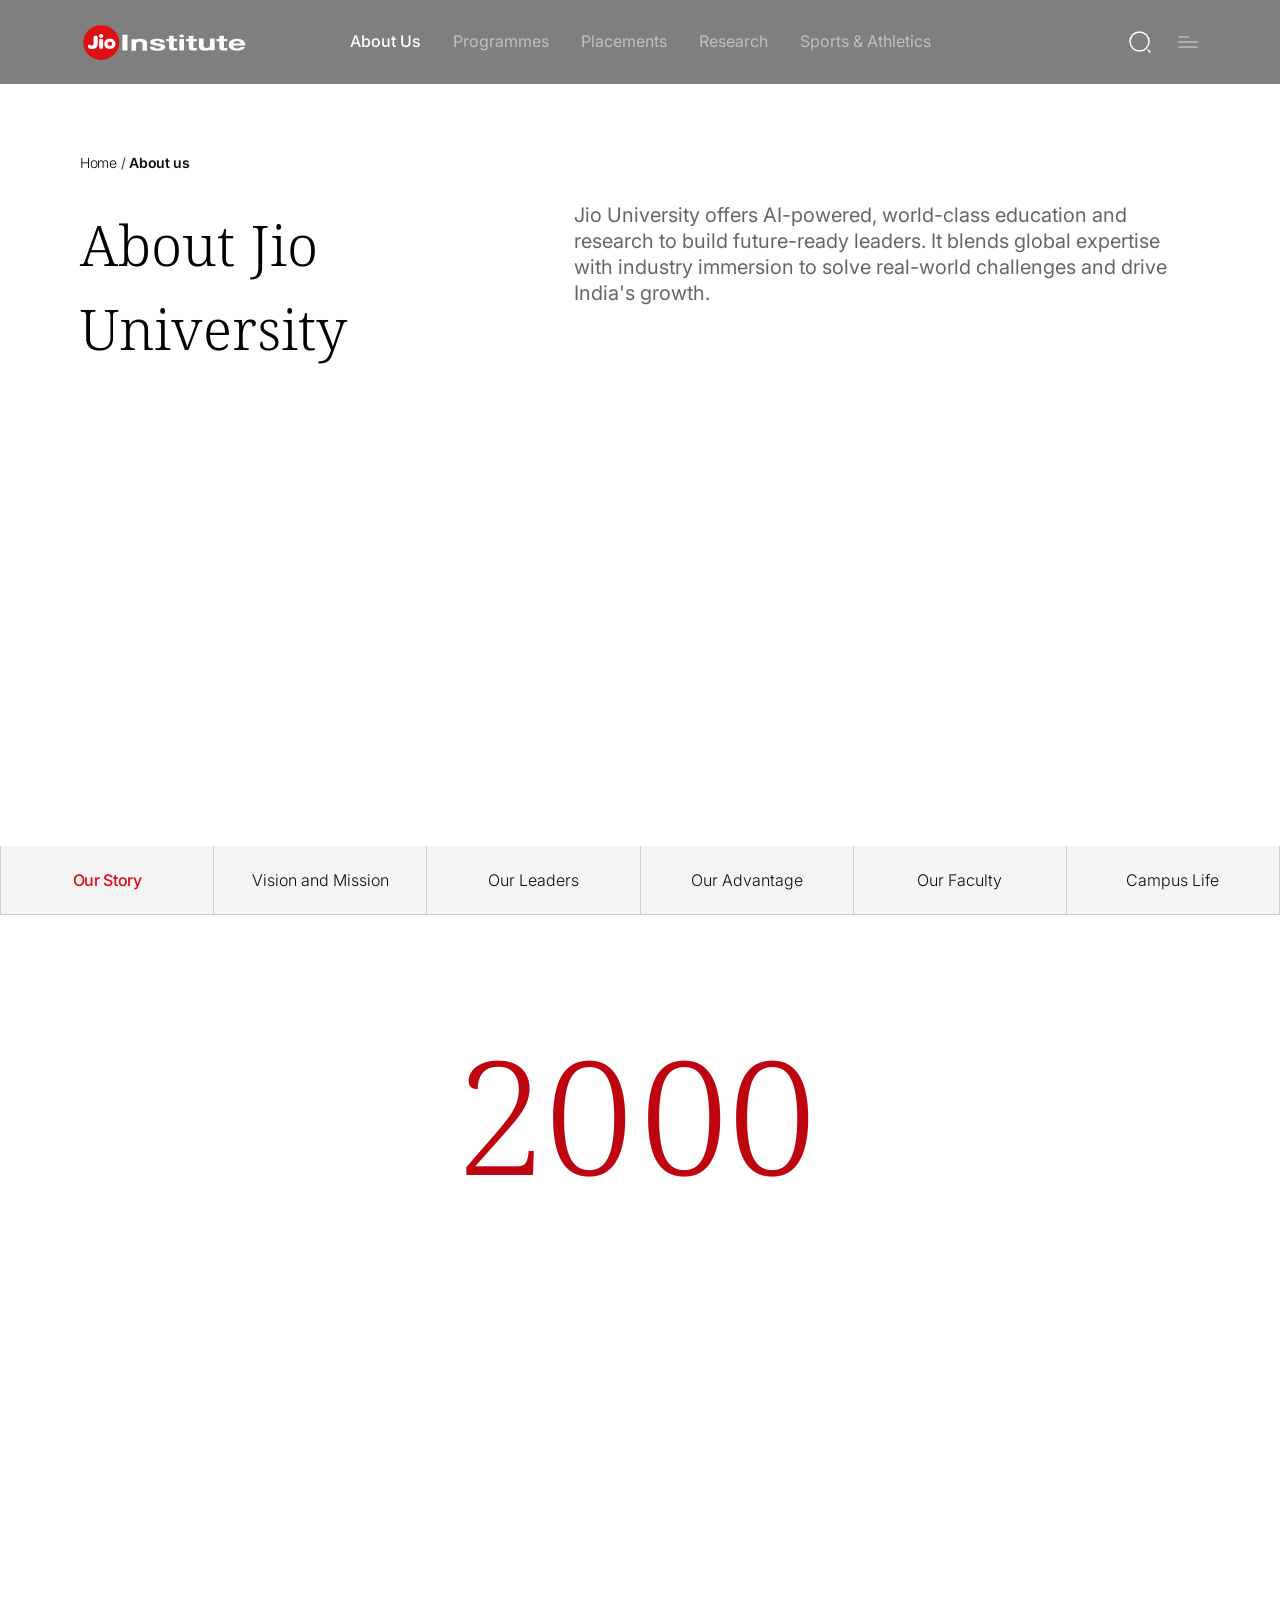
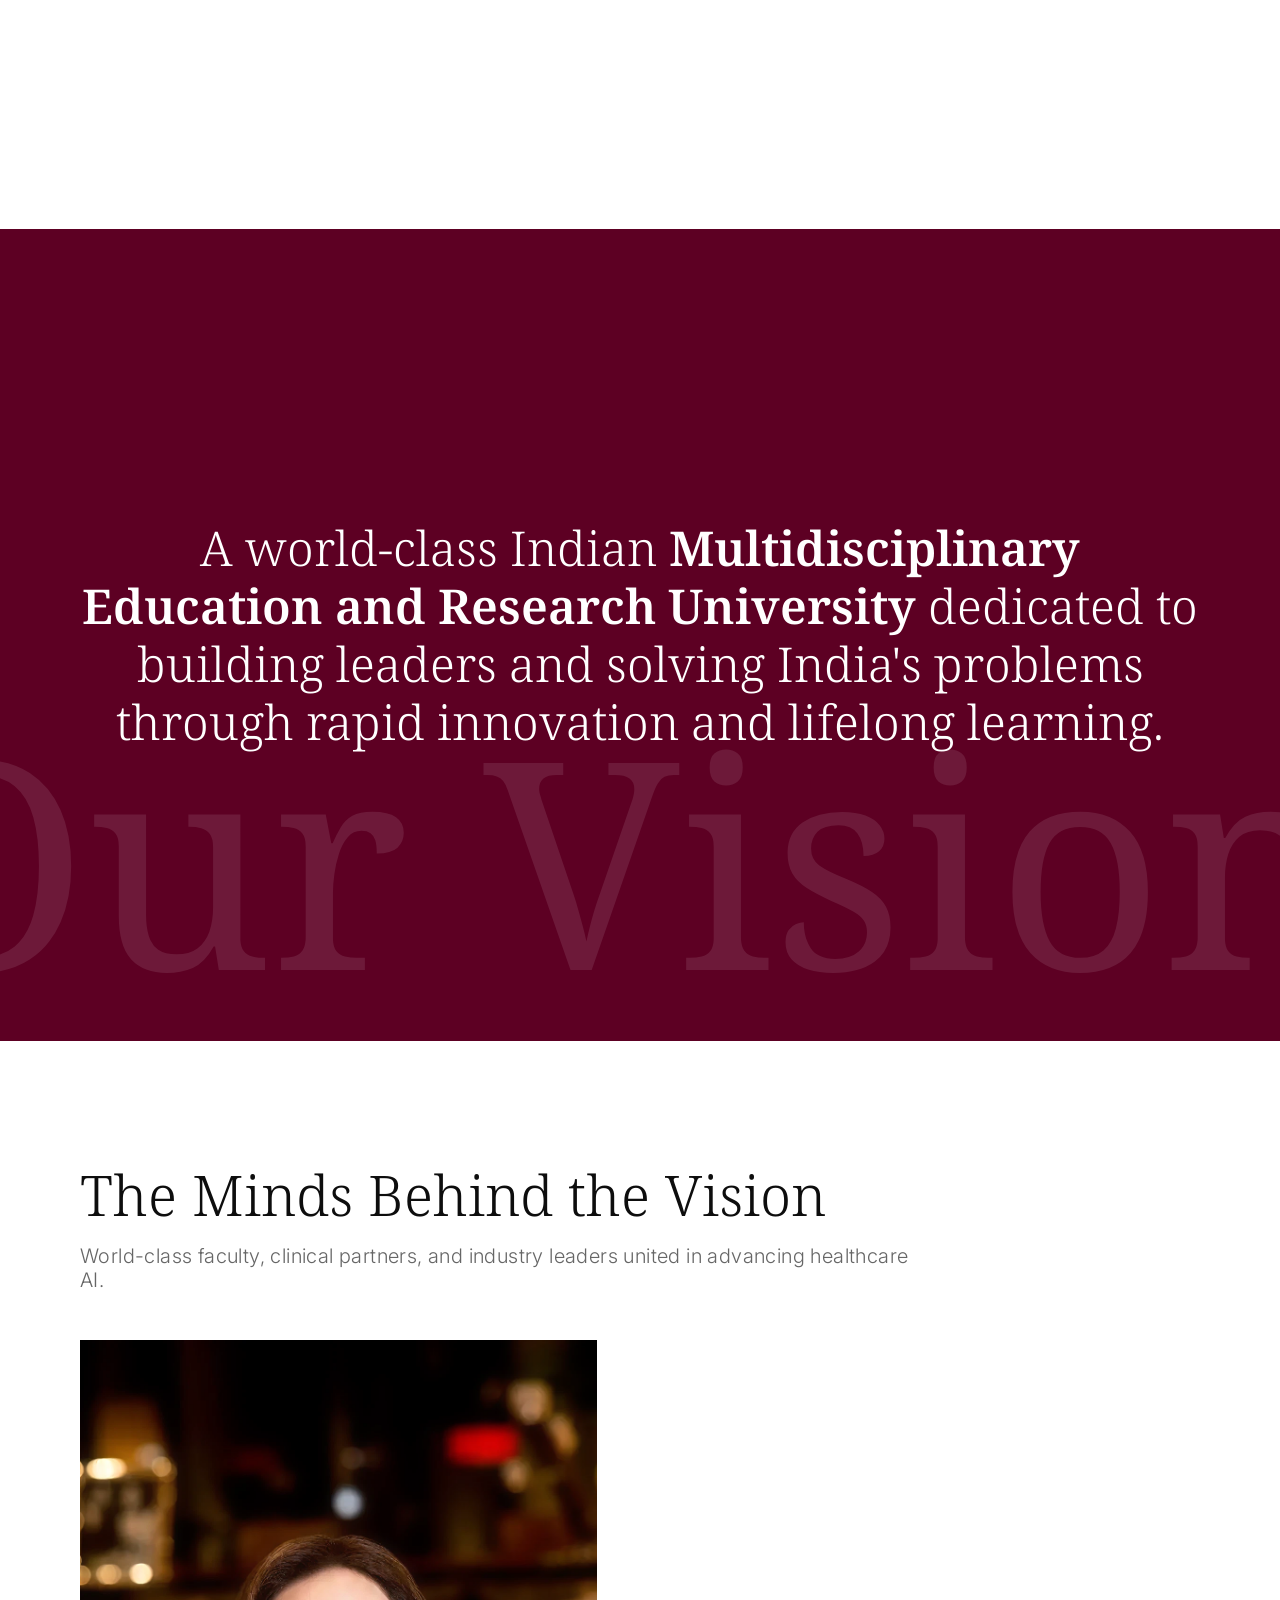
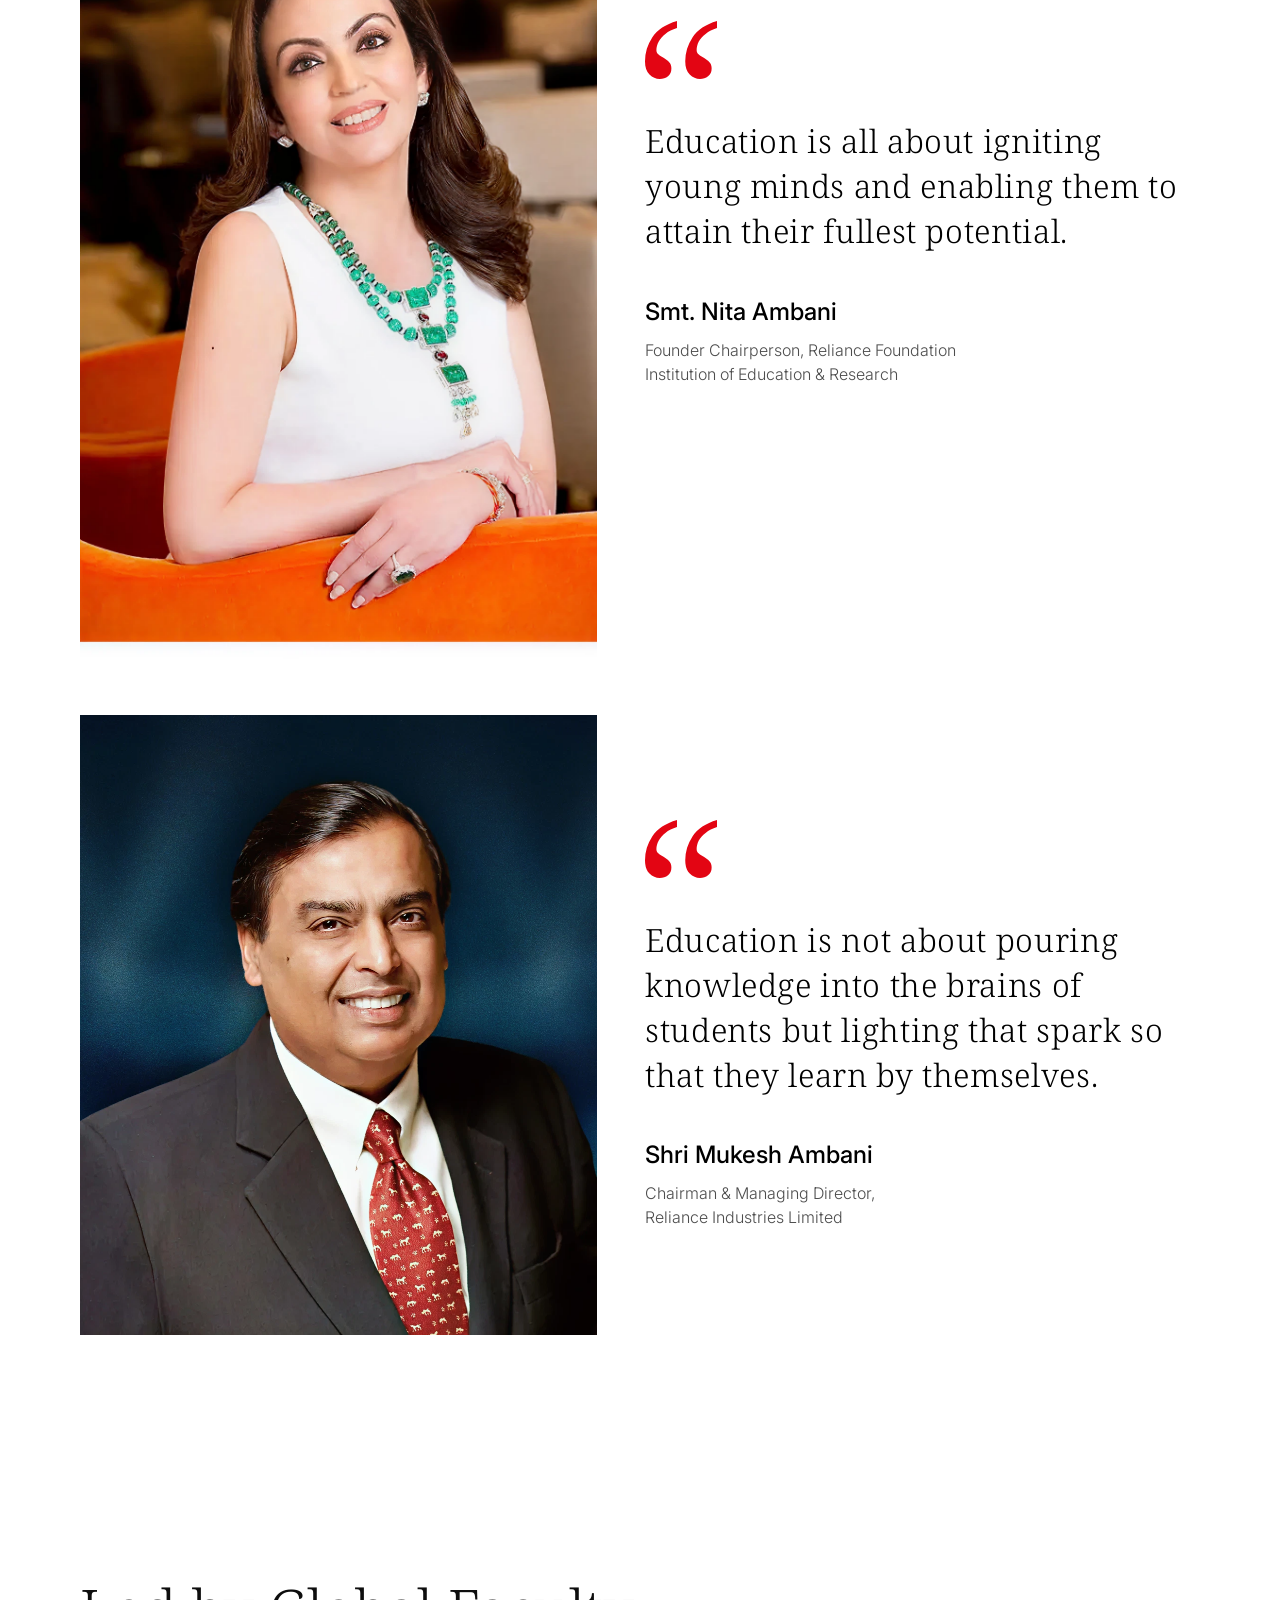
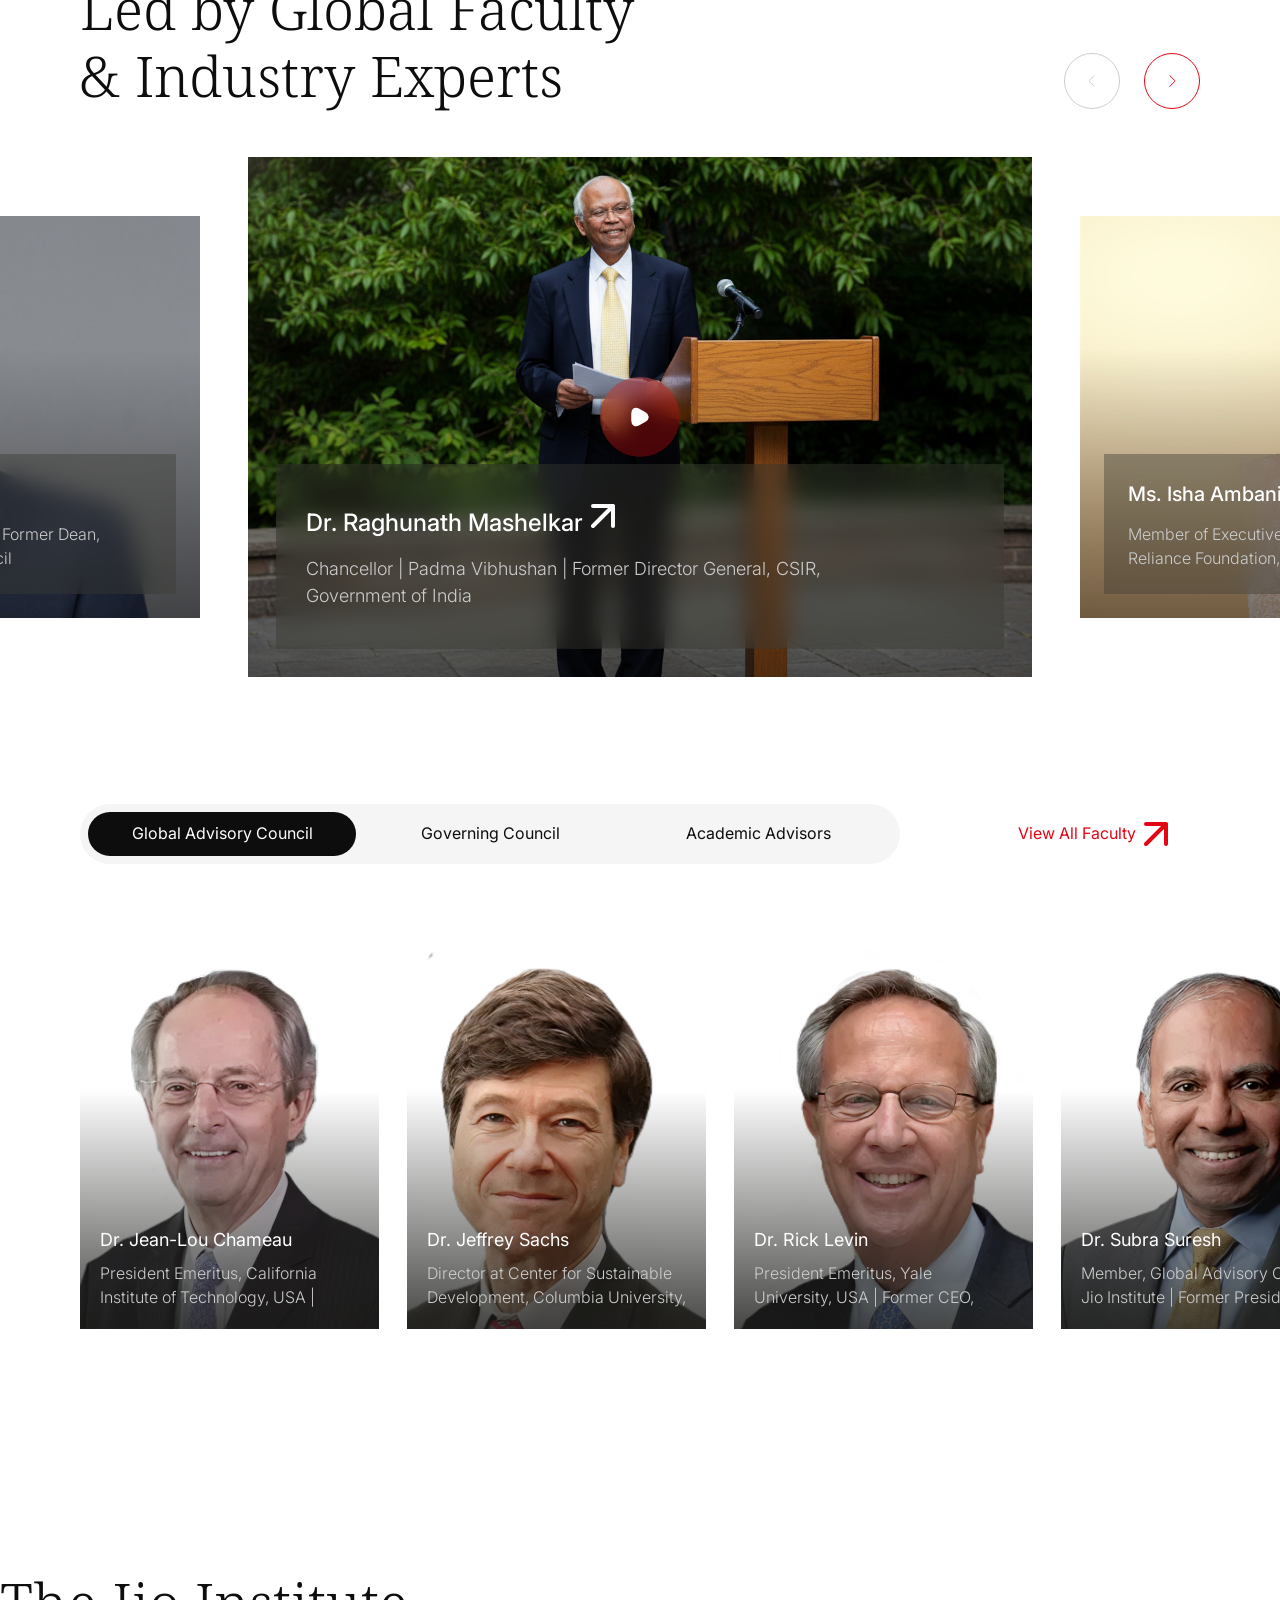
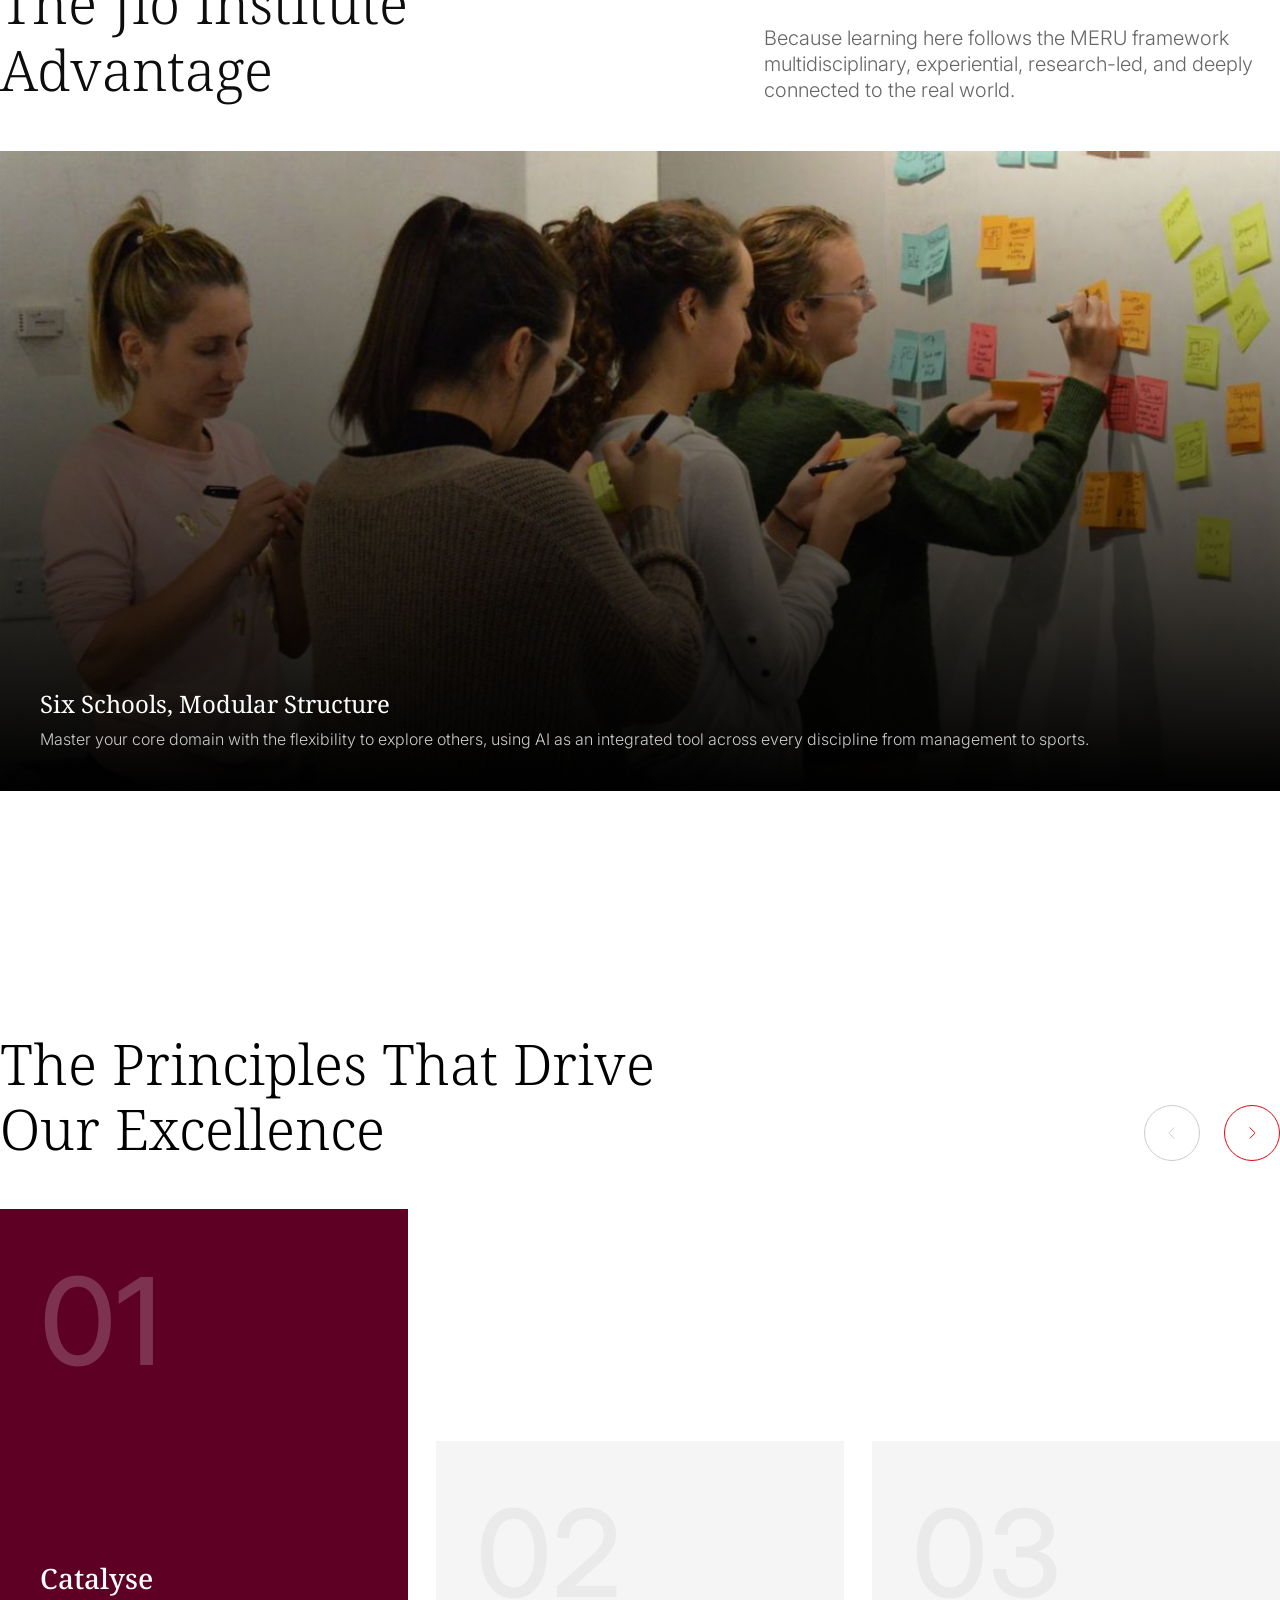
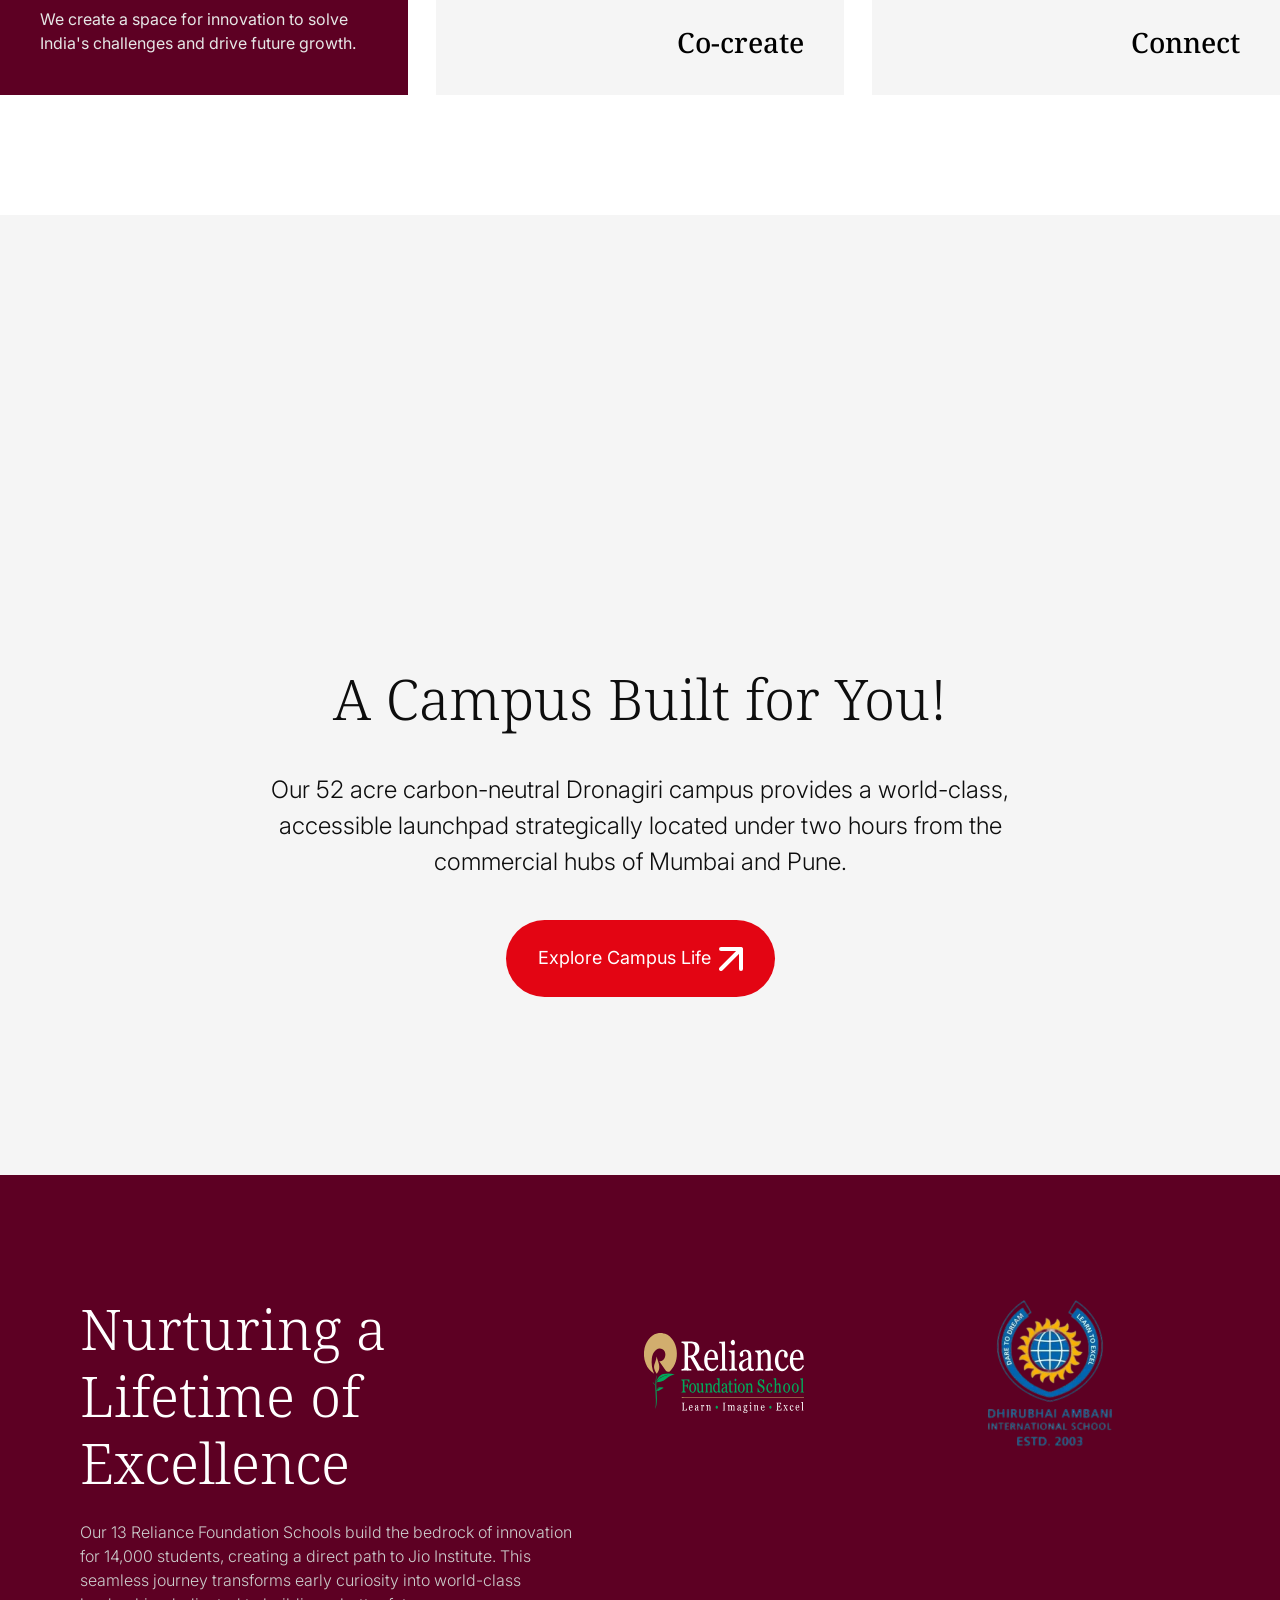
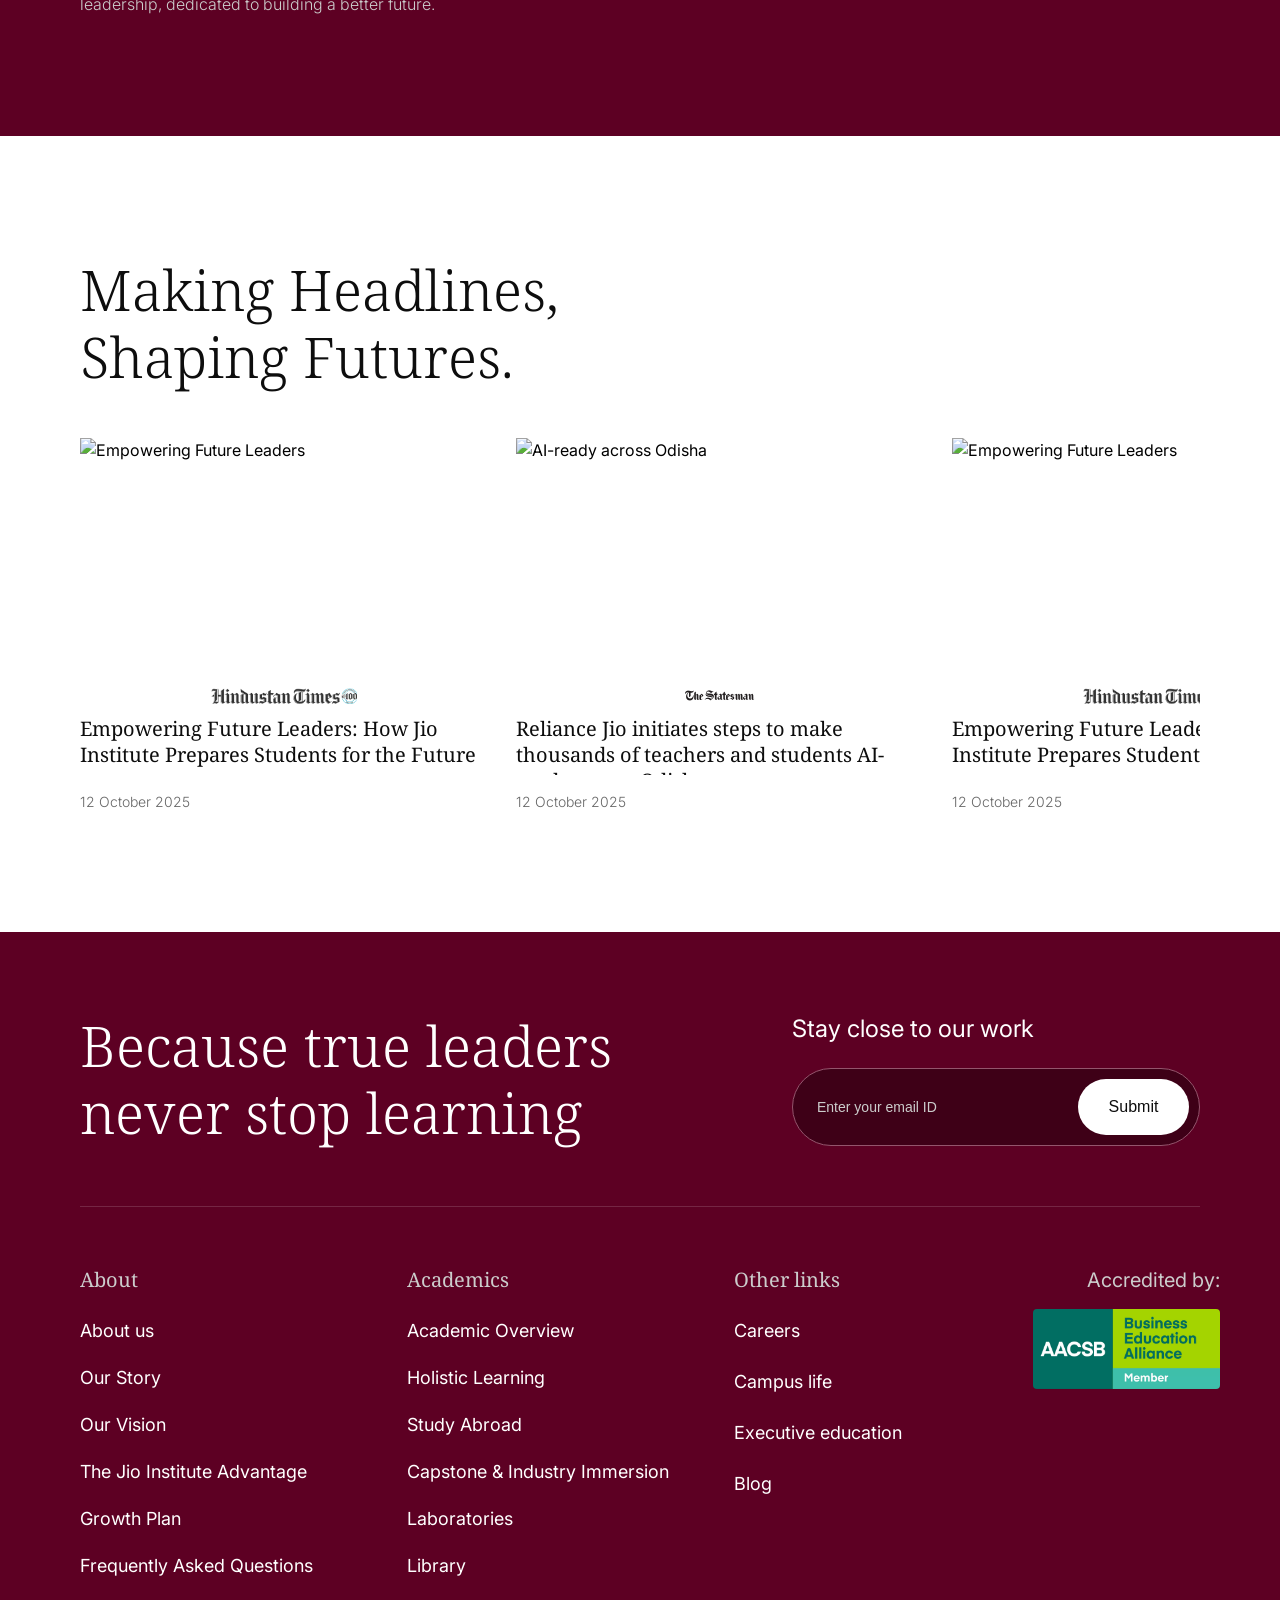
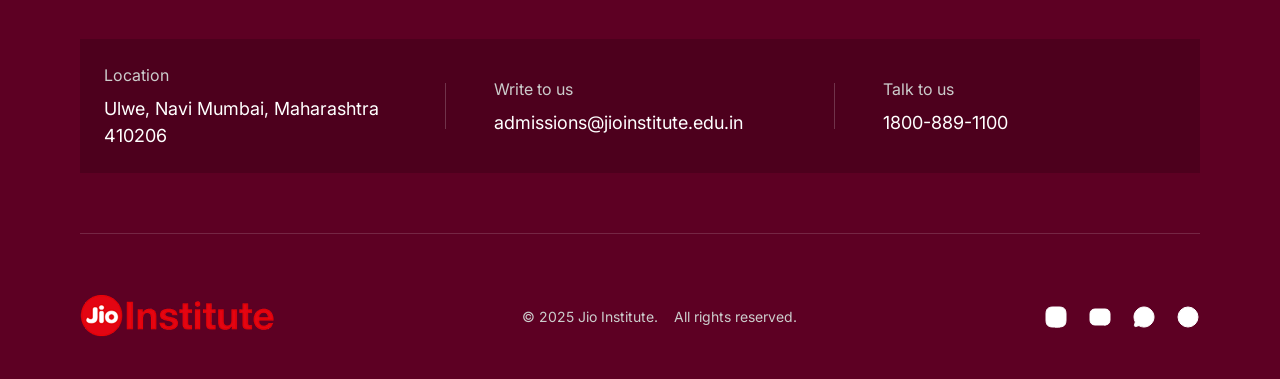
==== commit 60857f49: "feat: about us" ====
--- a/about.html
+++ b/about.html
@@ -1,15 +1,19 @@
 <!DOCTYPE html>
 <html lang="en">
+
 <head>
     <meta charset="UTF-8">
     <meta name="viewport" content="width=device-width, initial-scale=1.0">
     <title>About Us - Jio Institute</title>
     <link rel="preconnect" href="https://fonts.googleapis.com">
     <link rel="preconnect" href="https://fonts.gstatic.com" crossorigin>
-    <link href="https://fonts.googleapis.com/css2?family=Noto+Serif:wght@300;400;500;600&family=Inter:wght@300;400;500;700&family=Sora:wght@400;500&display=swap" rel="stylesheet">
+    <link
+        href="https://fonts.googleapis.com/css2?family=Noto+Serif:wght@300;400;500;600&family=Inter:wght@300;400;500;700&family=Sora:wght@400;500&display=swap"
+        rel="stylesheet">
     <link rel="stylesheet" href="css/about.css">
     <link rel="stylesheet" href="css/search.css">
 </head>
+
 <body>
 
     <!-- NAVBAR -->
@@ -35,7 +39,8 @@
     <!-- SEARCH OVERLAY -->
     <div class="search-overlay" id="searchOverlay">
         <div class="search-overlay-mobile-header">
-            <a href="index.html"><img src="images/jio-logo-white.svg" alt="Jio Institute" class="search-overlay-logo"></a>
+            <a href="index.html"><img src="images/jio-logo-white.svg" alt="Jio Institute"
+                    class="search-overlay-logo"></a>
             <button class="search-overlay-mobile-close" id="searchMobileClose">
                 <img src="images/close-icon.svg" alt="Close" style="--stroke-0: #ffffff;">
             </button>
@@ -56,23 +61,36 @@
             <div class="popular-searches">
                 <p class="popular-searches-label">Popular Searches</p>
                 <div class="popular-searches-grid">
-                    <a href="about.html#vision" class="popular-search-link">Mission &amp; Values <img src="images/chevron-right.svg" alt=""></a>
-                    <a href="about.html" class="popular-search-link desktop-only-search">Get to Know Us <img src="images/chevron-right.svg" alt=""></a>
-                    <a href="about.html#our-story" class="popular-search-link desktop-only-search">Our Journey <img src="images/chevron-right.svg" alt=""></a>
-                    <a href="about.html#our-story" class="popular-search-link desktop-only-search">Our Story <img src="images/chevron-right.svg" alt=""></a>
-                    <a href="#" class="popular-search-link desktop-only-search">Future Aspirations <img src="images/chevron-right.svg" alt=""></a>
-                    <a href="about.html#vision" class="popular-search-link desktop-only-search">Vision for Tomorrow <img src="images/chevron-right.svg" alt=""></a>
-                    <a href="about.html#advantage" class="popular-search-link desktop-only-search">Why Us? <img src="images/chevron-right.svg" alt=""></a>
-                    <a href="about.html#advantage" class="popular-search-link desktop-only-search">Benefits of Studying Here <img src="images/chevron-right.svg" alt=""></a>
-                    <a href="#" class="popular-search-link">Growth Roadmap <img src="images/chevron-right.svg" alt=""></a>
-                    <a href="#" class="popular-search-link desktop-only-search">Strategic Development Plan <img src="images/chevron-right.svg" alt=""></a>
+                    <a href="about.html#vision" class="popular-search-link">Mission &amp; Values <img
+                            src="images/chevron-right.svg" alt=""></a>
+                    <a href="about.html" class="popular-search-link desktop-only-search">Get to Know Us <img
+                            src="images/chevron-right.svg" alt=""></a>
+                    <a href="about.html#our-story" class="popular-search-link desktop-only-search">Our Journey <img
+                            src="images/chevron-right.svg" alt=""></a>
+                    <a href="about.html#our-story" class="popular-search-link desktop-only-search">Our Story <img
+                            src="images/chevron-right.svg" alt=""></a>
+                    <a href="#" class="popular-search-link desktop-only-search">Future Aspirations <img
+                            src="images/chevron-right.svg" alt=""></a>
+                    <a href="about.html#vision" class="popular-search-link desktop-only-search">Vision for Tomorrow <img
+                            src="images/chevron-right.svg" alt=""></a>
+                    <a href="about.html#advantage" class="popular-search-link desktop-only-search">Why Us? <img
+                            src="images/chevron-right.svg" alt=""></a>
+                    <a href="about.html#advantage" class="popular-search-link desktop-only-search">Benefits of Studying
+                        Here <img src="images/chevron-right.svg" alt=""></a>
+                    <a href="#" class="popular-search-link">Growth Roadmap <img src="images/chevron-right.svg"
+                            alt=""></a>
+                    <a href="#" class="popular-search-link desktop-only-search">Strategic Development Plan <img
+                            src="images/chevron-right.svg" alt=""></a>
                     <a href="#" class="popular-search-link">FAQs <img src="images/chevron-right.svg" alt=""></a>
-                    <a href="#" class="popular-search-link desktop-only-search">Your Questions Answered <img src="images/chevron-right.svg" alt=""></a>
-                    <a href="about.html" class="popular-search-link mobile-only-search">Get to Know Us <img src="images/chevron-right.svg" alt=""></a>
+                    <a href="#" class="popular-search-link desktop-only-search">Your Questions Answered <img
+                            src="images/chevron-right.svg" alt=""></a>
+                    <a href="about.html" class="popular-search-link mobile-only-search">Get to Know Us <img
+                            src="images/chevron-right.svg" alt=""></a>
                 </div>
             </div>
             <div class="search-bottom-tabs desktop-search-tabs">
-                <a href="#" class="search-bottom-tab quick-links">Quick Links <img src="images/chevron-right.svg" alt="" style="--stroke-0: #ffffff;"></a>
+                <a href="#" class="search-bottom-tab quick-links">Quick Links <img src="images/chevron-right.svg" alt=""
+                        style="--stroke-0: #ffffff;"></a>
                 <a href="#" class="search-bottom-tab">Events</a>
                 <a href="#" class="search-bottom-tab">Jio Digital Library</a>
                 <a href="#" class="search-bottom-tab">News</a>
@@ -81,7 +99,8 @@
             </div>
             <div class="search-bottom-tabs mobile-search-tabs">
                 <div class="search-bottom-tabs-scroll">
-                    <a href="#" class="search-bottom-tab quick-links">Quick Links <img src="images/chevron-right.svg" alt="" style="--stroke-0: #ffffff;"></a>
+                    <a href="#" class="search-bottom-tab quick-links">Quick Links <img src="images/chevron-right.svg"
+                            alt="" style="--stroke-0: #ffffff;"></a>
                     <a href="#" class="search-bottom-tab">A to Z Index</a>
                     <a href="#" class="search-bottom-tab">Events</a>
                     <a href="#" class="search-bottom-tab">Alumni</a>
@@ -94,38 +113,105 @@
 
     <!-- HERO / BREADCRUMB SECTION -->
     <section class="hero-section">
-        <div class="breadcrumb-area">
+        <div class="container breadcrumb-area">
             <p class="breadcrumb"><a href="index.html">Home</a> / <strong>About us</strong></p>
             <div class="hero-header">
-                <h1 class="hero-title">About Jio<br>University</h1>
-                <p class="hero-description">Jio University offers AI-powered, world-class education and research to build future-ready leaders. It blends global expertise with industry immersion to solve real-world challenges and drive India's growth.</p>
+                <h2 class="hero-title">About Jio University</h2>
+                <p class="hero-description">Jio University offers AI-powered, world-class education and research to
+                    build future-ready leaders. It blends global expertise with industry immersion to solve real-world
+                    challenges and drive India's growth.</p>
             </div>
         </div>
         <div class="header-image">
             <img src="images/about-header.png" alt="Jio Institute Campus">
         </div>
-        <div class="tab-navigation">
-            <a class="tab-item active" href="#our-story">Our Story</a>
-            <a class="tab-item" href="#vision">Vision and Mission</a>
-            <a class="tab-item" href="#leaders">Our Leaders</a>
-            <a class="tab-item" href="#advantage">Our Advantage</a>
-            <a class="tab-item" href="#faculty">Our Faculty</a>
-            <a class="tab-item" href="#campus">Campus Life</a>
-        </div>
-        <div class="tab-dropdown">
-            <span class="tab-dropdown-label">Overview</span>
-            <img src="images/chevron-down.svg" alt="" class="tab-dropdown-icon">
-        </div>
-    </section>
+    </section>
+    <div class="tab-navigation">
+        <a class="tab-item active" href="#our-story">Our Story</a>
+        <a class="tab-item" href="#vision">Vision and Mission</a>
+        <a class="tab-item" href="#leaders">Our Leaders</a>
+        <a class="tab-item" href="#advantage">Our Advantage</a>
+        <a class="tab-item" href="#faculty">Our Faculty</a>
+        <a class="tab-item" href="#campus">Campus Life</a>
+    </div>
+    <div class="tab-dropdown">
+        <span class="tab-dropdown-label">Overview</span>
+        <img src="images/chevron-down.svg" alt="" class="tab-dropdown-icon">
+    </div>
+
 
     <!-- OUR STORY -->
-    <section class="our-story-section" id="our-story">
-        <span class="year-display">2026</span>
-    </section>
+    <!-- OUR STORY (CONTROLLED SLIDER) -->
+    <section class="our-story-section slider-version" id="our-story">
+        <div class="slider-container">
+            <!-- Fixed Year Display -->
+            <div class="slider-year-box">
+                <span class="year-prefix">20</span><span class="year-suffix">00</span>
+            </div>
+
+            <div class="slider-viewport">
+                <!-- Slide 1 -->
+                <div class="slider-slide" data-year="18">
+                    <div class="slide-content">
+                        <span class="slide-date red-text">2018 - 2022</span>
+                        <p class="title">Building the Foundation</p>
+                        <p>Jio Institute is established and deliberately built from the ground up: academic vision,
+                            research-grade infrastructure, faculty ecosystem, and industry-linked programme design.</p>
+                    </div>
+                    <div class="slide-image">
+                        <img src="images/timeline_foundation.png" alt="Building the Foundation">
+                    </div>
+                </div>
+
+                <!-- Slide 2 -->
+                <div class="slider-slide" data-year="22">
+                    <div class="slide-content">
+                        <span class="slide-date red-text">2023 - 2024</span>
+                        <p class="title">Learning in Motion</p>
+                        <p>Flagship programmes launch and apply. Students learn through live projects, global exposure,
+                            industry immersion, and research-led curricula designed for real-world impact.</p>
+                    </div>
+                    <div class="slide-image">
+                        <img src="images/timeline_learning.png" alt="Learning in Motion">
+                    </div>
+                </div>
+
+                <!-- Slide 3 -->
+                <div class="slider-slide" data-year="26">
+                    <div class="slide-content">
+                        <span class="slide-date red-text">2025 - 2026</span>
+                        <p class="title">Expanding Horizons</p>
+                        <p>Scaling our impact through new domains, advanced research centers, and a growing community of
+                            global thinkers committed to excellence in education and innovation.</p>
+                    </div>
+                    <div class="slide-image">
+                        <img src="images/campus-main.png" alt="Expanding Horizons">
+                    </div>
+                </div>
+            </div>
+
+            <!-- Progress Bars -->
+            <div class="slider-progress-container">
+                <div class="slider-progress-bar">
+                    <div class="fill"></div>
+                </div>
+                <div class="slider-progress-bar">
+                    <div class="fill"></div>
+                </div>
+                <div class="slider-progress-bar">
+                    <div class="fill"></div>
+                </div>
+            </div>
+        </div>
+    </section>
+
+
 
     <!-- TRANSFORMATION / OUR VISION -->
     <section class="vision-section" id="vision">
-        <p class="vision-text">A world-class Indian <strong>Multidisciplinary Education and Research University</strong> dedicated to building leaders and solving India's problems through rapid innovation and lifelong learning.</p>
+        <p class="vision-text">A world-class Indian <strong>Multidisciplinary Education and Research University</strong>
+            dedicated to building leaders and solving India's problems through rapid innovation and lifelong learning.
+        </p>
         <span class="vision-watermark">Our Vision</span>
     </section>
 
@@ -143,10 +229,12 @@
             </div>
             <div class="leader-quote-content">
                 <img src="images/quote-mark-red.svg" alt="" class="quote-mark">
-                <blockquote>Education is all about igniting young minds and enabling them to attain their fullest potential.</blockquote>
+                <blockquote>Education is all about igniting young minds and enabling them to attain their fullest
+                    potential.</blockquote>
                 <div class="leader-author">
                     <span class="name">Smt. Nita Ambani</span>
-                    <span class="title">Founder Chairperson, Reliance Foundation<br>Institution of Education &amp; Research</span>
+                    <span class="title">Founder Chairperson, Reliance Foundation<br>Institution of Education &amp;
+                        Research</span>
                 </div>
             </div>
         </div>
@@ -158,7 +246,8 @@
             </div>
             <div class="leader-quote-content">
                 <img src="images/quote-mark-red.svg" alt="" class="quote-mark">
-                <blockquote>Education is not about pouring knowledge into the brains of students but lighting that spark so that they learn by themselves.</blockquote>
+                <blockquote>Education is not about pouring knowledge into the brains of students but lighting that spark
+                    so that they learn by themselves.</blockquote>
                 <div class="leader-author">
                     <span class="name">Shri Mukesh Ambani</span>
                     <span class="title">Chairman &amp; Managing Director,<br>Reliance Industries Limited</span>
@@ -192,7 +281,8 @@
                             <span>Dr. Dipak Jain</span>
                             <img src="images/arrow-up-right-white.svg" alt="">
                         </div>
-                        <p class="role">Former Dean, Kellogg School of Management, USA | Former Dean, INSEAD, France | Ex-officio invitee, Governing Council</p>
+                        <p class="role">Former Dean, Kellogg School of Management, USA | Former Dean, INSEAD, France |
+                            Ex-officio invitee, Governing Council</p>
                     </div>
                 </div>
                 <button class="play-btn">
@@ -209,7 +299,8 @@
                             <span>Dr. Raghunath Mashelkar</span>
                             <img src="images/arrow-up-right-white.svg" alt="">
                         </div>
-                        <p class="role">Chancellor | Padma Vibhushan | Former Director General, CSIR,<br>Government of India</p>
+                        <p class="role">Chancellor | Padma Vibhushan | Former Director General, CSIR,<br>Government of
+                            India</p>
                     </div>
                 </div>
                 <button class="play-btn">
@@ -226,7 +317,8 @@
                             <span>Ms. Isha Ambani</span>
                             <img src="images/arrow-up-right-white.svg" alt="">
                         </div>
-                        <p class="role">Member of Executive Leadership teams, Reliance Retail, Reliance Jio, Reliance Foundation, and Dhirubhai Ambani International School</p>
+                        <p class="role">Member of Executive Leadership teams, Reliance Retail, Reliance Jio, Reliance
+                            Foundation, and Dhirubhai Ambani International School</p>
                     </div>
                 </div>
                 <button class="play-btn">
@@ -253,14 +345,16 @@
                     <img class="profile-bg" src="images/profile-1.png" alt="Dr. Jean-Lou Chameau">
                     <div class="profile-card-info">
                         <span class="name">Dr. Jean-Lou Chameau</span>
-                        <span class="title">President Emeritus, California Institute of Technology, USA | Former President, KAUST, Saudi Arabia</span>
+                        <span class="title">President Emeritus, California Institute of Technology, USA | Former
+                            President, KAUST, Saudi Arabia</span>
                     </div>
                 </div>
                 <div class="profile-card">
                     <img class="profile-bg" src="images/profile-2.png" alt="Dr. Jeffrey Sachs">
                     <div class="profile-card-info">
                         <span class="name">Dr. Jeffrey Sachs</span>
-                        <span class="title">Director at Center for Sustainable Development, Columbia University, USA</span>
+                        <span class="title">Director at Center for Sustainable Development, Columbia University,
+                            USA</span>
                     </div>
                 </div>
                 <div class="profile-card">
@@ -274,7 +368,8 @@
                     <img class="profile-bg" src="images/profile-4.png" alt="Dr. Subra Suresh">
                     <div class="profile-card-info">
                         <span class="name">Dr. Subra Suresh</span>
-                        <span class="title">Member, Global Advisory Council, Jio Institute | Former President, Nanyang Technological University</span>
+                        <span class="title">Member, Global Advisory Council, Jio Institute | Former President, Nanyang
+                            Technological University</span>
                     </div>
                 </div>
             </div>
@@ -285,13 +380,15 @@
     <section class="advantage-section" id="advantage">
         <div class="advantage-header">
             <h2>The Jio Institute Advantage</h2>
-            <p>Because learning here follows the MERU framework multidisciplinary, experiential, research-led, and deeply connected to the real world.</p>
+            <p>Because learning here follows the MERU framework multidisciplinary, experiential, research-led, and
+                deeply connected to the real world.</p>
         </div>
         <div class="advantage-image">
             <img src="images/advantage-1.png" alt="Six Schools, Modular Structure">
             <div class="advantage-image-text">
                 <h3>Six Schools, Modular Structure</h3>
-                <p>Master your core domain with the flexibility to explore others, using AI as an integrated tool across every discipline from management to sports.</p>
+                <p>Master your core domain with the flexibility to explore others, using AI as an integrated tool across
+                    every discipline from management to sports.</p>
             </div>
         </div>
     </section>
@@ -354,7 +451,8 @@
         </div>
         <div class="campus-content">
             <h2>A Campus Built for You!</h2>
-            <p>Our 52 acre carbon-neutral Dronagiri campus provides a world-class, accessible launchpad strategically located under two hours from the commercial hubs of Mumbai and Pune.</p>
+            <p>Our 52 acre carbon-neutral Dronagiri campus provides a world-class, accessible launchpad strategically
+                located under two hours from the commercial hubs of Mumbai and Pune.</p>
             <a href="#" class="btn-primary">
                 Explore Campus Life
                 <img src="images/arrow-up-right-white.svg" alt="">
@@ -366,7 +464,9 @@
     <section class="legacy-section">
         <div class="legacy-text">
             <h2>Nurturing a Lifetime of Excellence</h2>
-            <p>Our 13 Reliance Foundation Schools build the bedrock of innovation for 14,000 students, creating a direct path to Jio Institute. This seamless journey transforms early curiosity into world-class leadership, dedicated to building a better future.</p>
+            <p>Our 13 Reliance Foundation Schools build the bedrock of innovation for 14,000 students, creating a direct
+                path to Jio Institute. This seamless journey transforms early curiosity into world-class leadership,
+                dedicated to building a better future.</p>
         </div>
         <div class="legacy-logos">
             <div class="legacy-logo-box">
@@ -401,7 +501,8 @@
                 <div class="blog-card-content">
                     <div class="blog-card-meta">
                         <img class="newspaper-logo" src="images/statesman-logo.png" alt="The Statesman">
-                        <h3>Reliance Jio initiates steps to make thousands of teachers and students AI-ready across Odisha</h3>
+                        <h3>Reliance Jio initiates steps to make thousands of teachers and students AI-ready across
+                            Odisha</h3>
                     </div>
                     <span class="date">12 October 2025</span>
                 </div>
@@ -526,4 +627,5 @@
 
     <script src="js/script.js"></script>
 </body>
-</html>
+
+</html>
--- a/css/about.css
+++ b/css/about.css
@@ -11,6 +11,10 @@
     --text-muted: #4d4d4d;
     --burgundy-700: #4d001d;
     --burgundy-800: #3e0017;
+
+    /* Fonts */
+    --font-primary: 'Inter', sans-serif;
+    --font-secondary: "Noto Serif", serif;
 }
 
 * {
@@ -20,14 +24,67 @@
 }
 
 body {
+    font-family: var(--font-primary);
+    color: var(--black);
+    line-height: 1.6;
+    background: var(--light-gray-bg);
+    overflow-x: hidden;
+}
+
+/* body {
     font-family: 'Inter', sans-serif;
     color: var(--text-dark);
     line-height: 1.6;
+} */
+
+.container {
+    max-width: 1440px;
+    margin: 0 auto;
+    padding: 0 80px;
+}
+
+/* Heading Style  */
+h1,
+h2,
+h3,
+h4,
+h5 {
+    font-family: var(--font-secondary);
+    font-weight: 300;
+}
+
+h1 {
+    font-size: 80px;
+    line-height: 96px;
+    color: var(--white);
+}
+
+h2 {
+    font-size: 56px;
+    line-height: 1.5;
+}
+
+h3 {
+    font-size: 52px;
+    line-height: 1.32;
+}
+
+a {
+    text-decoration: none;
+    color: inherit;
+}
+
+button {
+    background: none;
+    border: none;
+    cursor: pointer;
 }
 
 /* ========== NAVBAR ========== */
 .navbar {
-    position: sticky;
+    position: fixed;
+    left: 0;
+    right: 0;
     top: 0;
     z-index: 1000;
     background: rgba(0, 0, 0, 0.5);
@@ -111,9 +168,11 @@
 }
 
 .breadcrumb-area {
-    padding: 156px 80px 0;
+    /* padding: 156px 80px 0;
     max-width: 1440px;
-    margin: 0 auto;
+    margin: 0 auto; */
+    padding-top: 152px;
+    padding-bottom: 68px;
 }
 
 .breadcrumb {
@@ -130,29 +189,29 @@
 }
 
 .breadcrumb strong {
-    font-weight: 700;
+    font-weight: 600;
 }
 
 .hero-header {
     display: flex;
     justify-content: space-between;
     align-items: flex-start;
-    margin-bottom: 76px;
+    /* margin-bottom: 76px; */
 }
 
 .hero-title {
-    font-family: 'Noto Serif', serif;
+    /* font-family: 'Noto Serif', serif;
     font-size: 56px;
     font-weight: 400;
     line-height: 67px;
     color: var(--text-dark);
-    flex: 1;
+    flex: 1; */
 }
 
 .hero-description {
-    font-size: 24px;
-    font-weight: 300;
-    line-height: 36px;
+    font-size: 20px;
+    font-weight: 400;
+    line-height: 26px;
     color: var(--text-gray);
     width: 626px;
     flex-shrink: 0;
@@ -177,6 +236,9 @@
 
 /* Tab Navigation */
 .tab-navigation {
+    position: sticky;
+    top: 84px;
+    z-index: 1000;
     display: flex;
     width: 100%;
     height: 69px;
@@ -213,24 +275,241 @@
     opacity: 0.8;
 }
 
-/* ========== OUR STORY (YEAR) ========== */
-.our-story-section {
+/* ========== OUR STORY (CONTROLLED SLIDER) ========== */
+.our-story-section.slider-version {
     background: var(--white);
-    height: 860px;
-    display: flex;
-    align-items: center;
-    justify-content: center;
+    padding: 120px 0;
     overflow: hidden;
-}
-
-.year-display {
-    font-family: 'Noto Serif', serif;
+    position: relative;
+    min-height: 800px;
+}
+
+.slider-container {
+    /* max-width: 1440px;
+    margin: 0 auto;
+    padding: 0 80px;
+    position: relative;
+    height: 100%; */
+}
+
+.slider-year-box {
+    font-family: var(--font-secondary);
     font-size: 158px;
     font-weight: 300;
     color: var(--red-dark);
+    line-height: 1;
+    text-align: center;
+    cursor: pointer;
+    transition: opacity 0.8s ease-in-out, visibility 0.8s;
+}
+
+.slider-year-box.fade-out {
+    opacity: 0;
+    visibility: hidden;
+}
+
+
+.year-suffix {
+    display: inline-block;
+    min-width: 1.2em;
+}
+
+.slider-viewport {
+    position: relative;
+    height: 500px;
+    width: 100%;
+}
+
+.slider-slide {
+    position: absolute;
+    top: 0;
+    right: 0;
+    width: 100%;
+    max-width: 1280px;
+    display: flex;
+    align-items: center;
+    justify-content: flex-end;
+    gap: 80px;
+    opacity: 0;
+    transform: translateX(100%);
+    transition: all 1s cubic-bezier(0.4, 0, 0.2, 1);
+    pointer-events: none;
+}
+
+.slider-slide.active {
+    opacity: 1;
+    transform: translateX(0);
+    pointer-events: auto;
+    z-index: 2;
+}
+
+.slider-slide.previous {
+    opacity: 0;
+    transform: translateX(-100%);
+    z-index: 1;
+}
+
+.slide-content {
+    width: 600px;
+    text-align: left;
+}
+
+.slide-date {
+    display: block;
+    font-size: 40px;
+    font-weight: 300;
+    color: var(--red-dark);
+    font-family: var(--font-secondary);
+}
+
+.slide-content .title {
+    font-size: 28px;
+    margin-bottom: 16px;
+    color: var(--black);
+    font-weight: 500;
+}
+
+.slide-content p {
+    font-size: 24px;
+    color: var(--black);
     line-height: 1.5;
-    letter-spacing: 0;
-}
+    font-weight: 300;
+}
+
+.slide-image {
+    width: 580px;
+    height: 380px;
+    overflow: hidden;
+}
+
+.slide-image img {
+    width: 100%;
+    height: 100%;
+    object-fit: cover;
+}
+
+.slider-progress-container {
+    display: flex;
+    gap: 1px;
+    opacity: 0;
+    visibility: hidden;
+    transition: opacity 0.5s ease-in-out;
+}
+
+.slider-progress-container.active {
+    opacity: 1;
+    visibility: visible;
+}
+
+
+.slider-progress-bar {
+    flex: 1;
+    height: 16px;
+    background: #eeeeee;
+    overflow: hidden;
+    position: relative;
+}
+
+.slider-progress-bar .fill {
+    position: absolute;
+    left: 0;
+    top: 0;
+    height: 100%;
+    width: 0;
+    background: var(--red-accent);
+}
+
+/* Mobile Adjustments for Slider */
+@media (max-width: 768px) {
+    .our-story-section.slider-version {
+        padding: 60px 0 0 0;
+        min-height: auto;
+    }
+
+    .slider-container {
+        padding: 0 20px;
+        position: relative;
+    }
+
+
+    .slider-year-box {
+        font-size: 80px;
+        margin-bottom: 40px;
+    }
+
+    .slider-viewport {
+        height: auto;
+    }
+
+    .slider-slide {
+        position: relative;
+        flex-direction: column;
+        /* Content top, image bottom */
+        gap: 32px;
+        opacity: 0;
+        transform: translateX(50px);
+        display: none;
+    }
+
+    .slider-slide.active {
+        display: flex;
+        opacity: 1;
+        transform: translateX(0);
+        gap: 92px;
+    }
+
+    .slide-content {
+        width: 100%;
+        text-align: left;
+        /* Aligned with progress bar */
+    }
+
+    .slide-image {
+        width: 100%;
+        height: 300px;
+    }
+
+    .slide-content .title {
+        font-size: 24px;
+        margin-bottom: 12px;
+    }
+
+    .slide-content p {
+        font-size: 16px;
+    }
+
+    .slider-progress-container {
+        position: absolute;
+        left: 0;
+        top: 0;
+        height: 100%;
+        width: 4px;
+        flex-direction: column;
+        gap: 8px;
+        margin-top: 0;
+        opacity: 0;
+        visibility: hidden;
+    }
+
+    .slider-progress-container.active {
+        display: flex;
+        opacity: 1;
+        visibility: visible;
+    }
+
+    .slider-progress-bar {
+        width: 4px;
+        height: 33%;
+        flex: none;
+    }
+
+    .slider-progress-bar .fill {
+        width: 100%;
+        height: 0;
+    }
+
+}
+
 
 /* ========== TRANSFORMATION / OUR VISION ========== */
 .vision-section {
@@ -483,7 +762,7 @@
     content: '';
     position: absolute;
     inset: 0;
-    background: linear-gradient(to bottom, rgba(0,0,0,0) 32.74%, rgba(0,0,0,0.5));
+    background: linear-gradient(to bottom, rgba(0, 0, 0, 0) 32.74%, rgba(0, 0, 0, 0.5));
     z-index: 1;
 }
 
@@ -743,7 +1022,7 @@
     content: '';
     position: absolute;
     inset: 0;
-    background: linear-gradient(to bottom, rgba(0,0,0,0), #000);
+    background: linear-gradient(to bottom, rgba(0, 0, 0, 0), #000);
 }
 
 .advantage-image-text {
@@ -911,16 +1190,76 @@
     object-fit: cover;
 }
 
-.campus-photos-mosaic .cp-1 { width: 272px; height: 181px; left: 25.66px; top: 466px; }
-.campus-photos-mosaic .cp-2 { width: 339px; height: 390px; left: -41px; top: 68px; }
-.campus-photos-mosaic .cp-3 { width: 469px; height: 439px; left: 50%; top: 58px; transform: translateX(calc(-50% - 1.33px)); }
-.campus-photos-mosaic .cp-4 { width: 188px; height: 306px; left: 996px; top: 193px; }
-.campus-photos-mosaic .cp-5 { width: 239px; height: 256px; left: 996px; top: -71px; }
-.campus-photos-mosaic .cp-6 { width: 205px; height: 370px; left: 306px; top: 127px; }
-.campus-photos-mosaic .cp-7 { width: 205px; height: 138px; left: 306px; top: -19px; }
-.campus-photos-mosaic .cp-8 { width: 282px; height: 220px; left: 1192px; top: 427px; }
-.campus-photos-mosaic .cp-9 { width: 282px; height: 226px; left: 1192px; top: 193px; }
-.campus-photos-mosaic .cp-10 { width: 231px; height: 166px; left: 1243px; top: 19px; }
+.campus-photos-mosaic .cp-1 {
+    width: 272px;
+    height: 181px;
+    left: 25.66px;
+    top: 466px;
+}
+
+.campus-photos-mosaic .cp-2 {
+    width: 339px;
+    height: 390px;
+    left: -41px;
+    top: 68px;
+}
+
+.campus-photos-mosaic .cp-3 {
+    width: 469px;
+    height: 439px;
+    left: 50%;
+    top: 58px;
+    transform: translateX(calc(-50% - 1.33px));
+}
+
+.campus-photos-mosaic .cp-4 {
+    width: 188px;
+    height: 306px;
+    left: 996px;
+    top: 193px;
+}
+
+.campus-photos-mosaic .cp-5 {
+    width: 239px;
+    height: 256px;
+    left: 996px;
+    top: -71px;
+}
+
+.campus-photos-mosaic .cp-6 {
+    width: 205px;
+    height: 370px;
+    left: 306px;
+    top: 127px;
+}
+
+.campus-photos-mosaic .cp-7 {
+    width: 205px;
+    height: 138px;
+    left: 306px;
+    top: -19px;
+}
+
+.campus-photos-mosaic .cp-8 {
+    width: 282px;
+    height: 220px;
+    left: 1192px;
+    top: 427px;
+}
+
+.campus-photos-mosaic .cp-9 {
+    width: 282px;
+    height: 226px;
+    left: 1192px;
+    top: 193px;
+}
+
+.campus-photos-mosaic .cp-10 {
+    width: 231px;
+    height: 166px;
+    left: 1243px;
+    top: 19px;
+}
 
 .campus-content {
     position: relative;
@@ -1365,6 +1704,14 @@
 /* ========== RESPONSIVE: MOBILE (max-width: 768px) ========== */
 @media (max-width: 768px) {
 
+    .container {
+        padding: 0 20px;
+    }
+
+    h2 {
+        font-size: 32px;
+    }
+
     /* --- NAVBAR --- */
     .navbar-inner {
         height: 80px;
@@ -1399,7 +1746,8 @@
 
     /* --- HERO / BREADCRUMB --- */
     .breadcrumb-area {
-        padding: 120px 20px 0;
+        padding-top: 112px;
+        padding-bottom: 48px;
     }
 
     .breadcrumb {
@@ -1410,13 +1758,13 @@
     .hero-header {
         flex-direction: column;
         gap: 16px;
-        margin-bottom: 48px;
+        /* margin-bottom: 48px; */
     }
 
     .hero-title {
-        font-size: 32px;
+        /* font-size: 32px;
         line-height: 39px;
-        font-weight: 400;
+        font-weight: 400; */
     }
 
     .hero-title br {
@@ -1446,6 +1794,10 @@
     }
 
     .tab-dropdown {
+        position: sticky;
+        top: 80px;
+        /* Navbar height is 80px on mobile */
+        z-index: 1000;
         display: flex;
         align-items: center;
         justify-content: space-between;
@@ -1456,6 +1808,7 @@
         cursor: pointer;
     }
 
+
     .tab-dropdown-label {
         font-size: 16px;
         font-weight: 500;
@@ -1468,14 +1821,59 @@
         height: 8px;
     }
 
-    /* --- OUR STORY (YEAR) --- */
-    .our-story-section {
-        height: 740px;
-    }
-
-    .year-display {
-        font-size: 100px;
-    }
+    /* --- OUR STORY (TIMELINE) --- */
+
+    .timeline-container {
+        padding: 0 20px;
+    }
+
+    .timeline-item {
+        min-height: auto;
+        padding: 40px 0;
+    }
+
+    .timeline-year-display {
+        font-size: 80px;
+        margin-bottom: 24px;
+    }
+
+    .timeline-content-wrapper {
+        flex-direction: column;
+        gap: 32px;
+        opacity: 0;
+        transform: translateY(30px);
+    }
+
+    .timeline-text {
+        width: 100%;
+        transform: translateY(30px);
+        text-align: center;
+    }
+
+    .timeline-item.active .timeline-text {
+        transform: translateY(0);
+    }
+
+    .timeline-text h3 {
+        font-size: 32px;
+        margin-bottom: 16px;
+    }
+
+    .timeline-text p {
+        font-size: 16px;
+    }
+
+    .timeline-image {
+        width: 100%;
+        height: auto;
+        aspect-ratio: 517/345;
+        transform: translateY(30px);
+    }
+
+    .timeline-item.active .timeline-image {
+        transform: translateY(0);
+    }
+
 
     /* --- VISION SECTION --- */
     .vision-section {
@@ -2321,4 +2719,4 @@
     .principle-card {
         transform: none !important;
     }
-}
+}
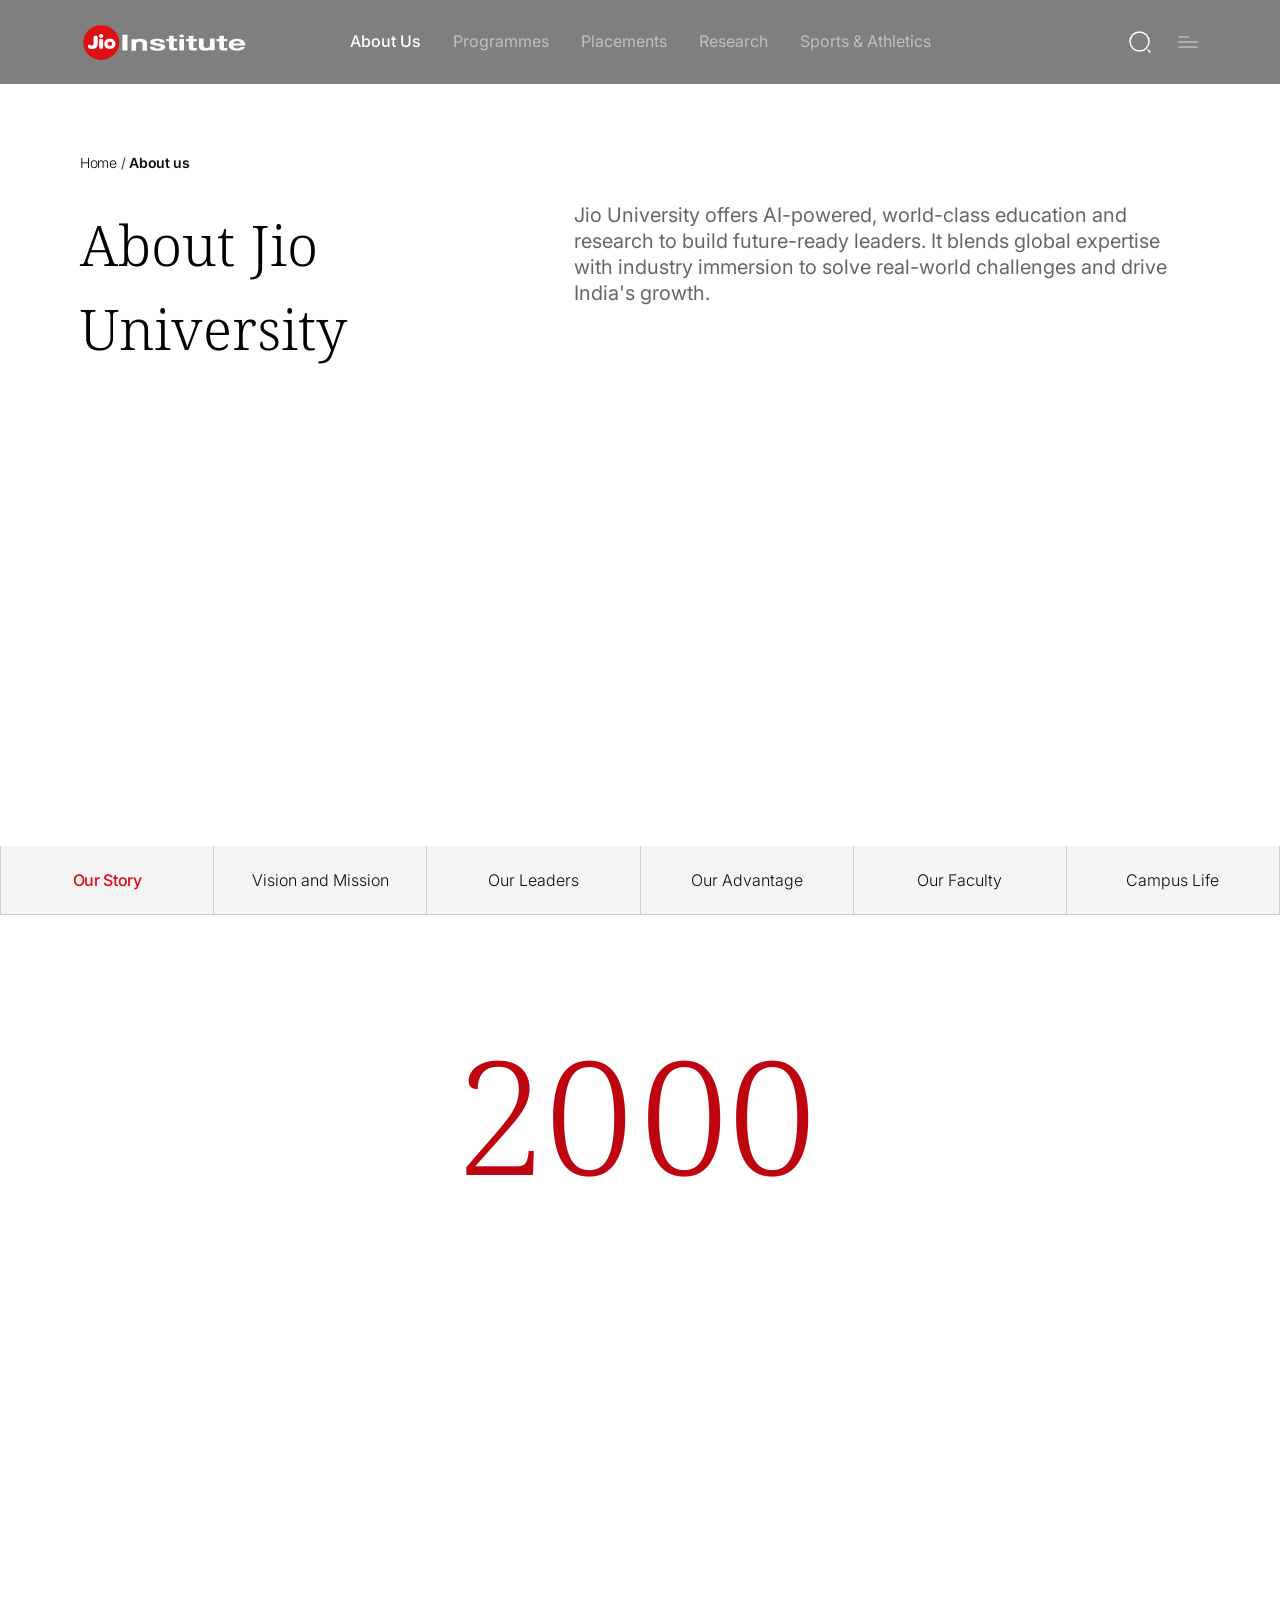
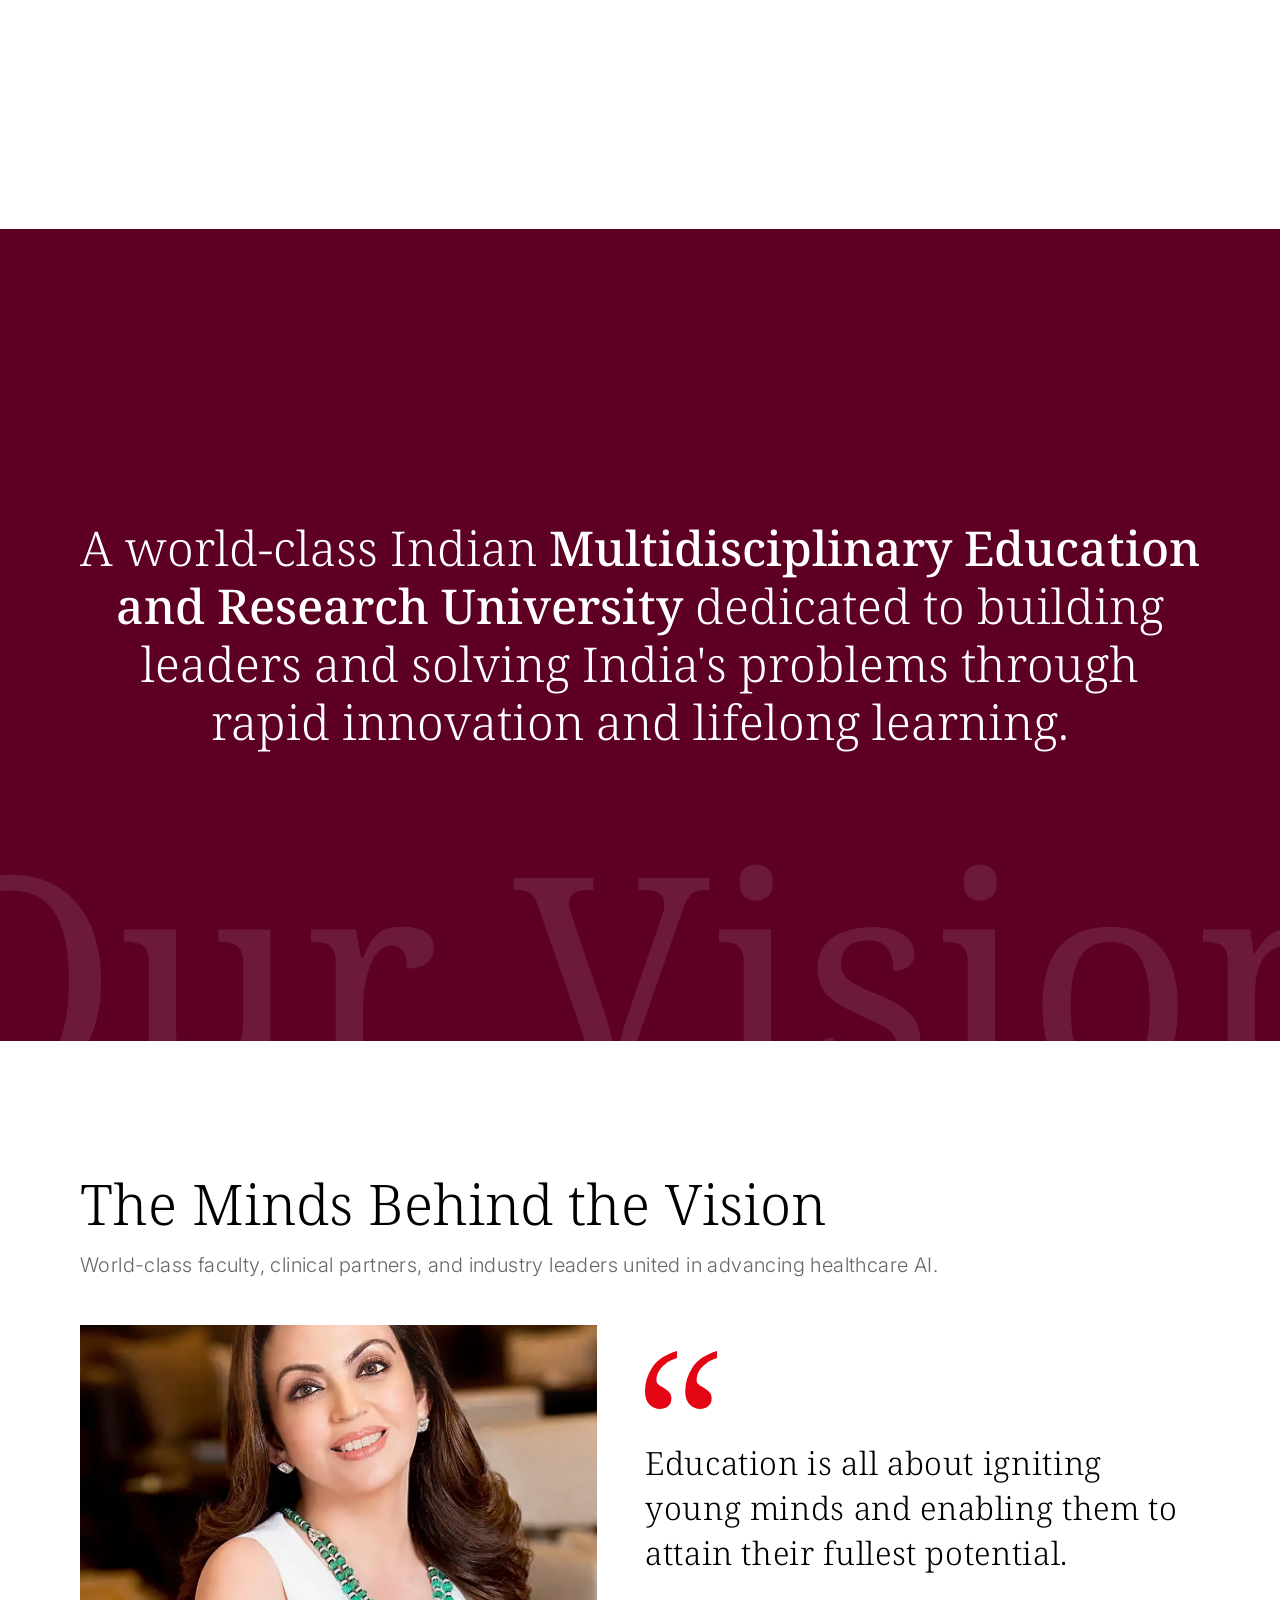
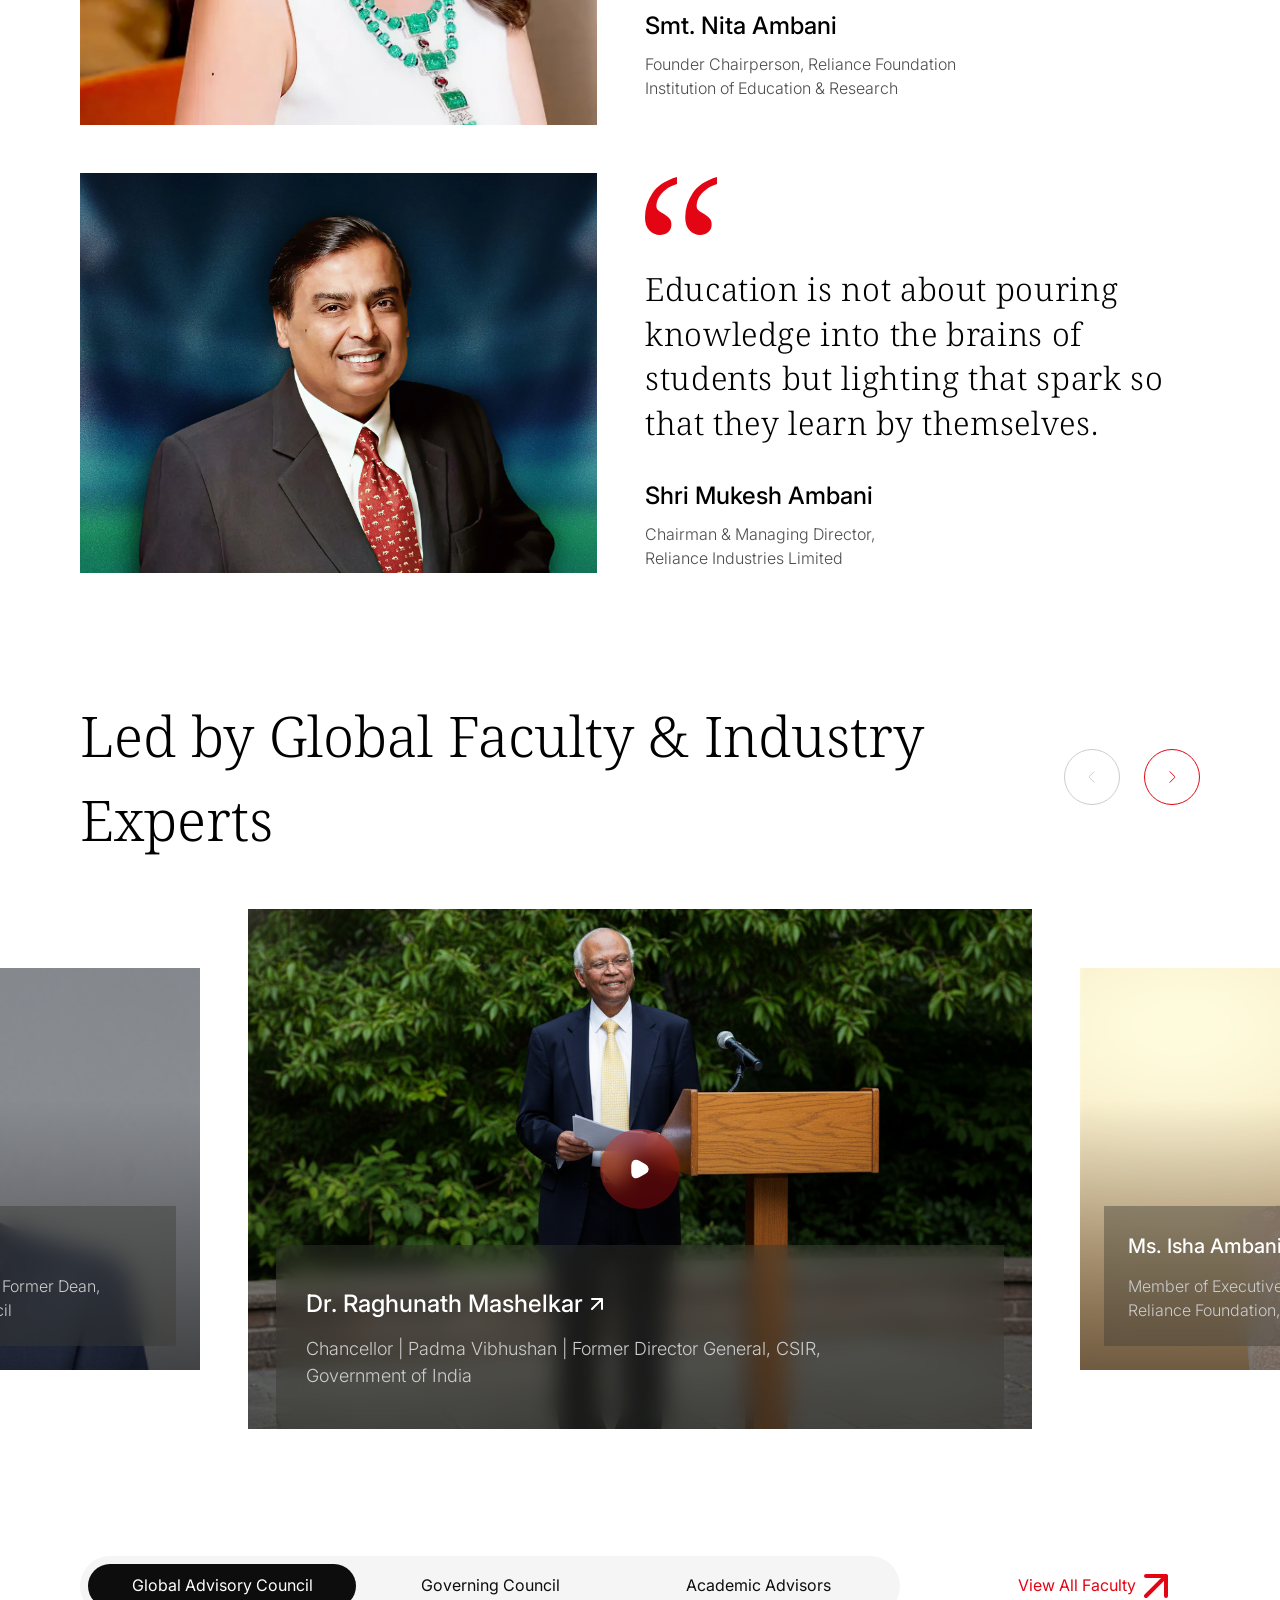
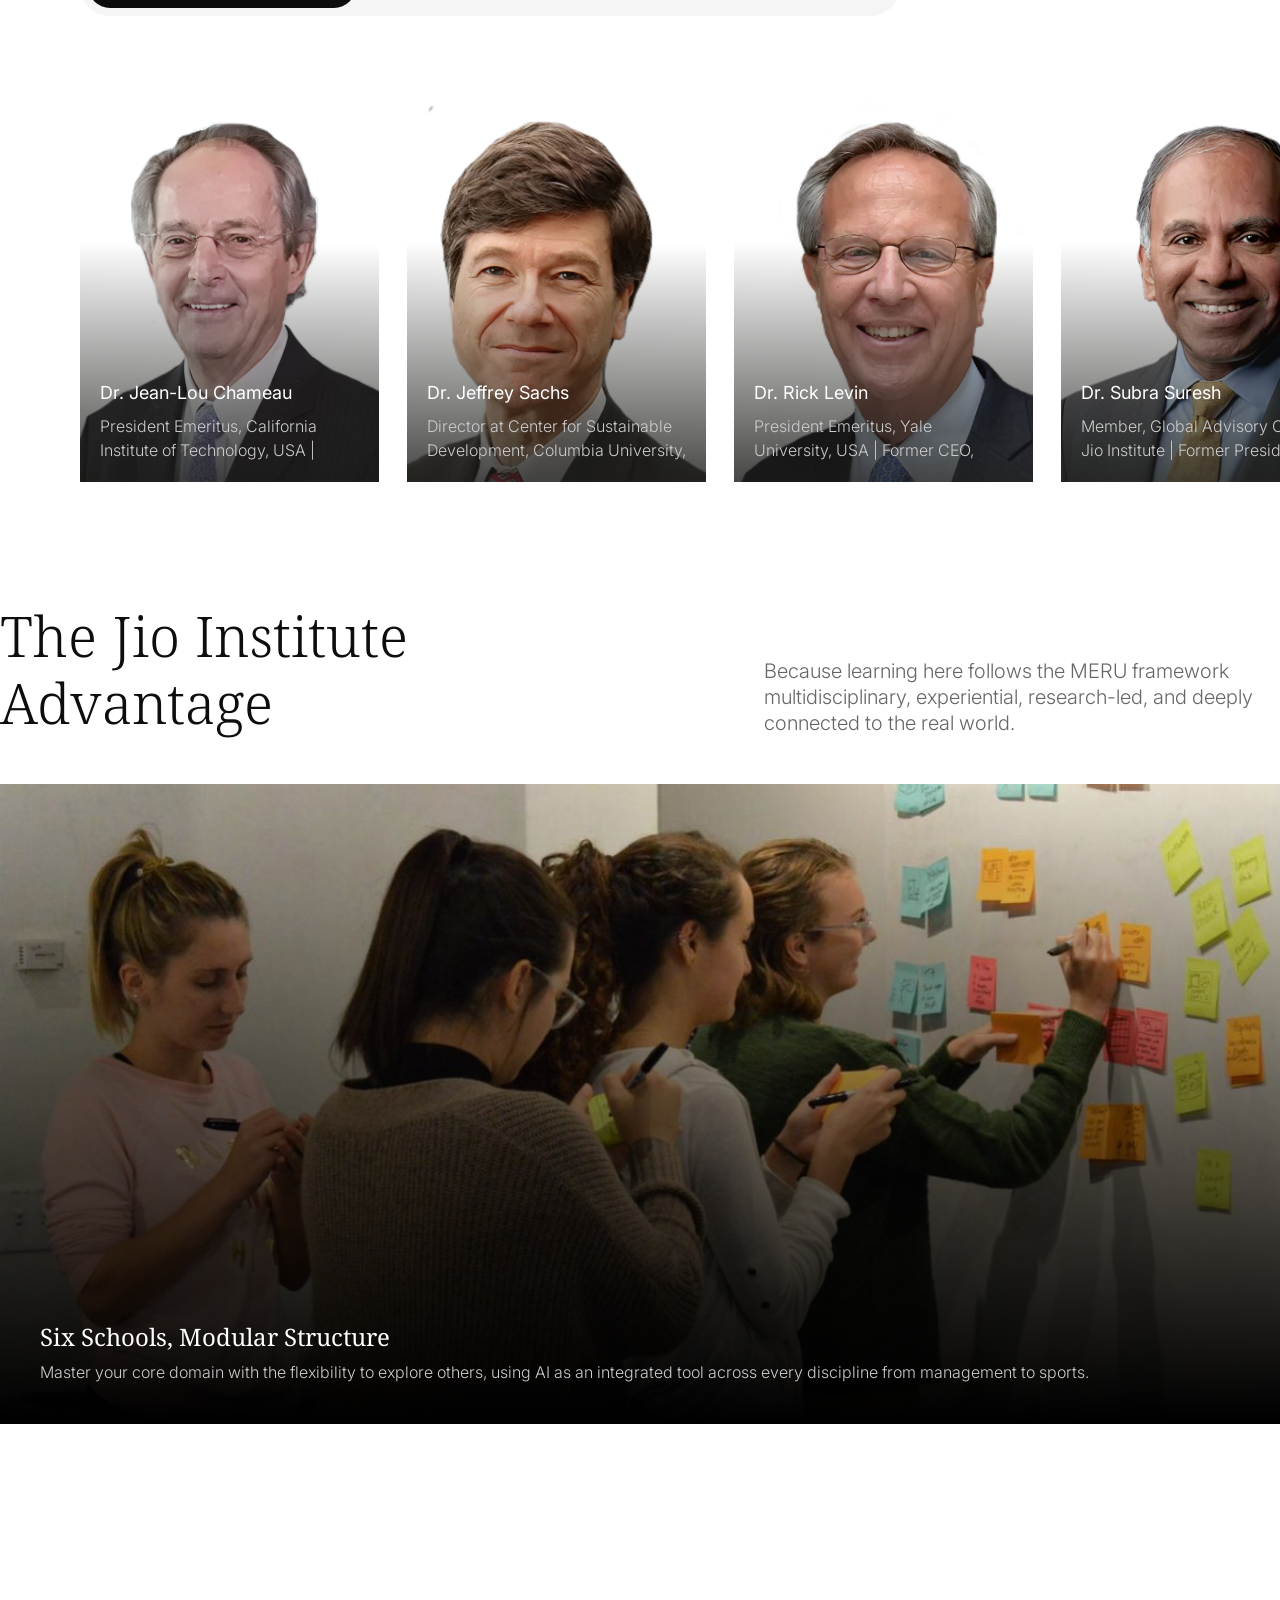
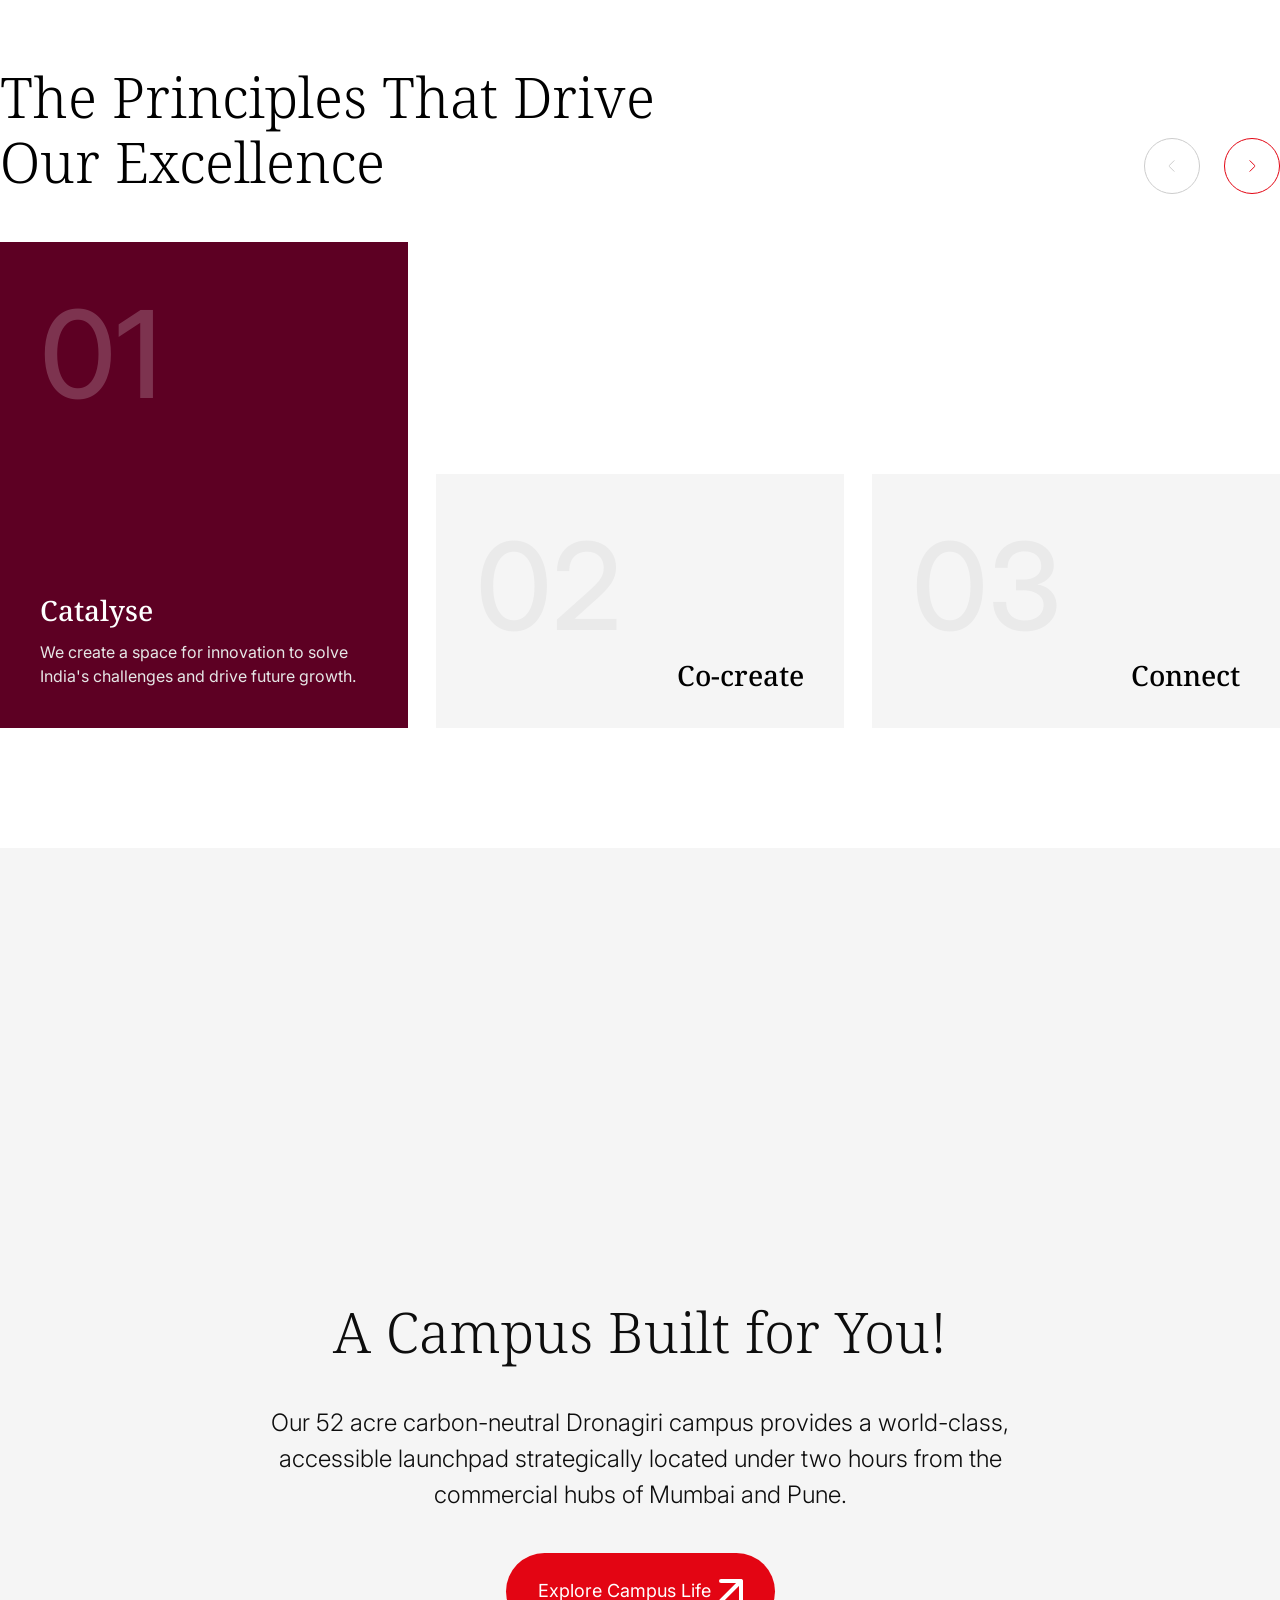
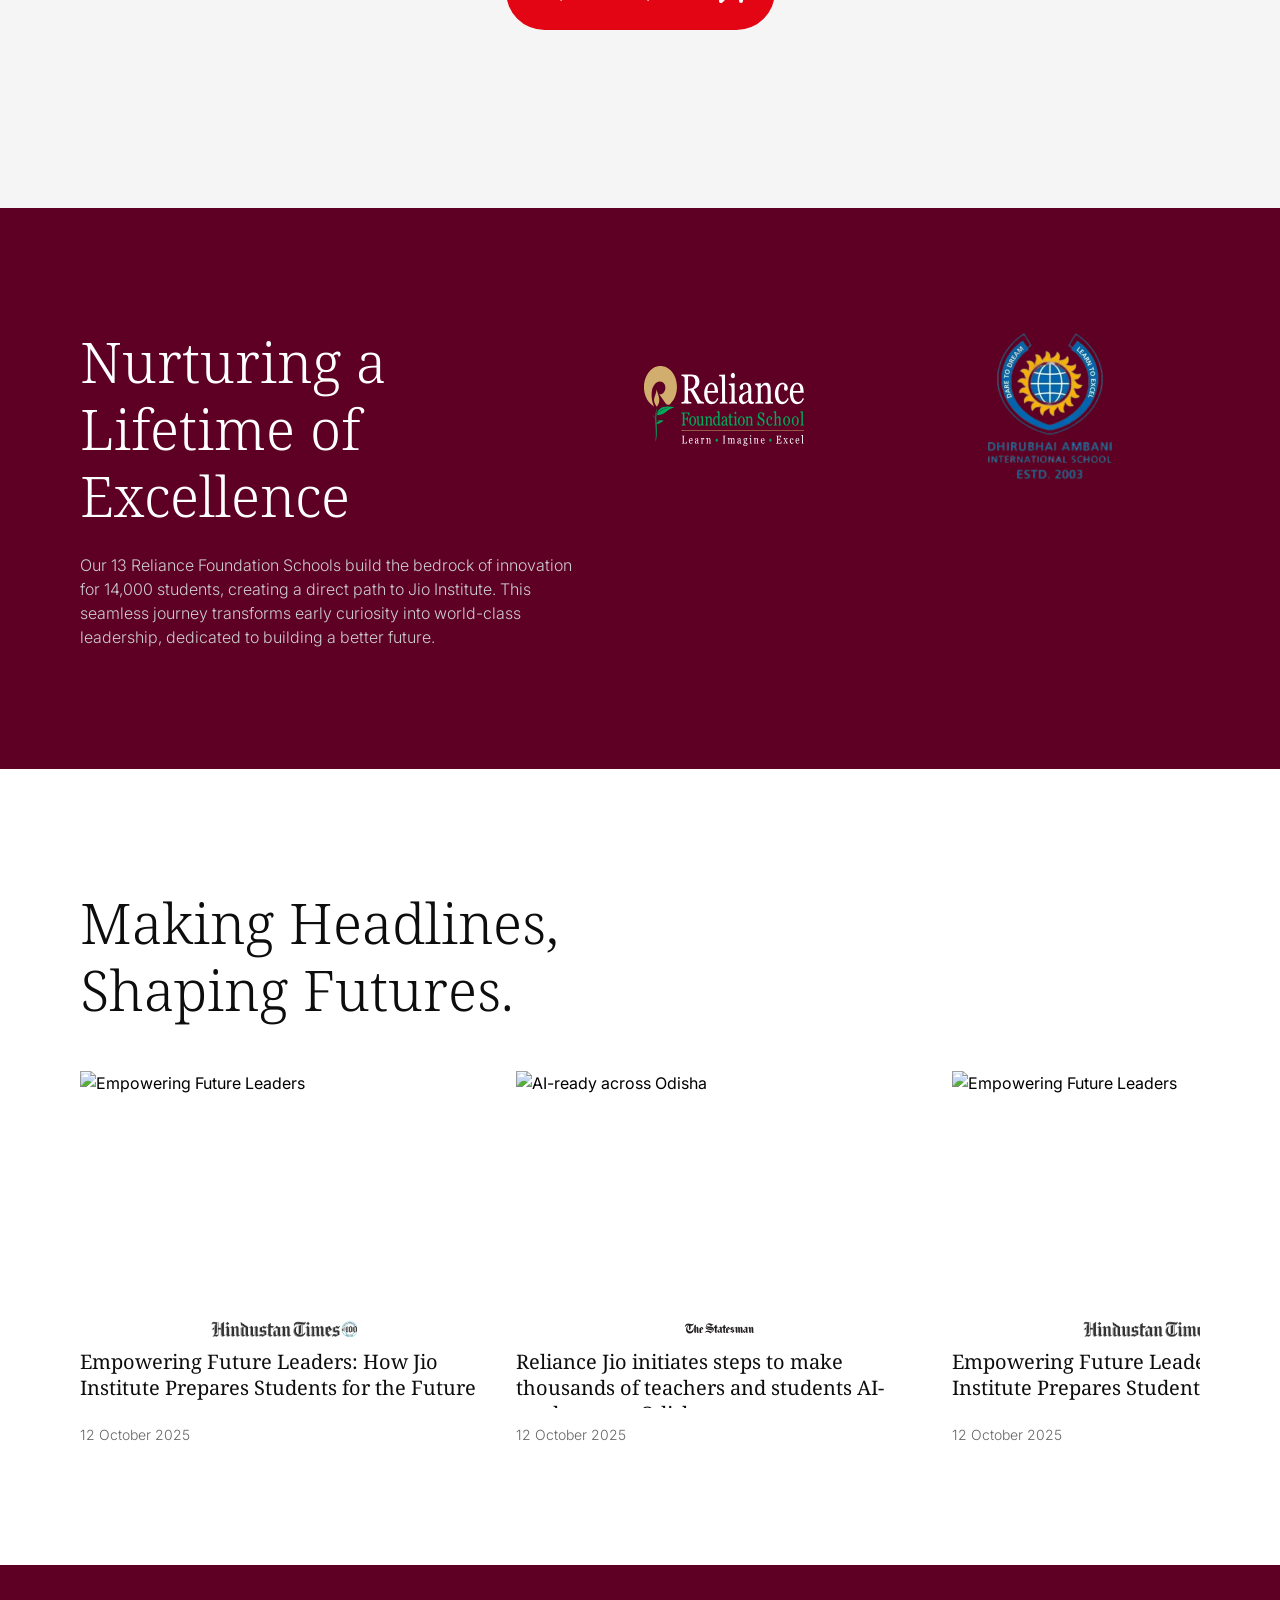
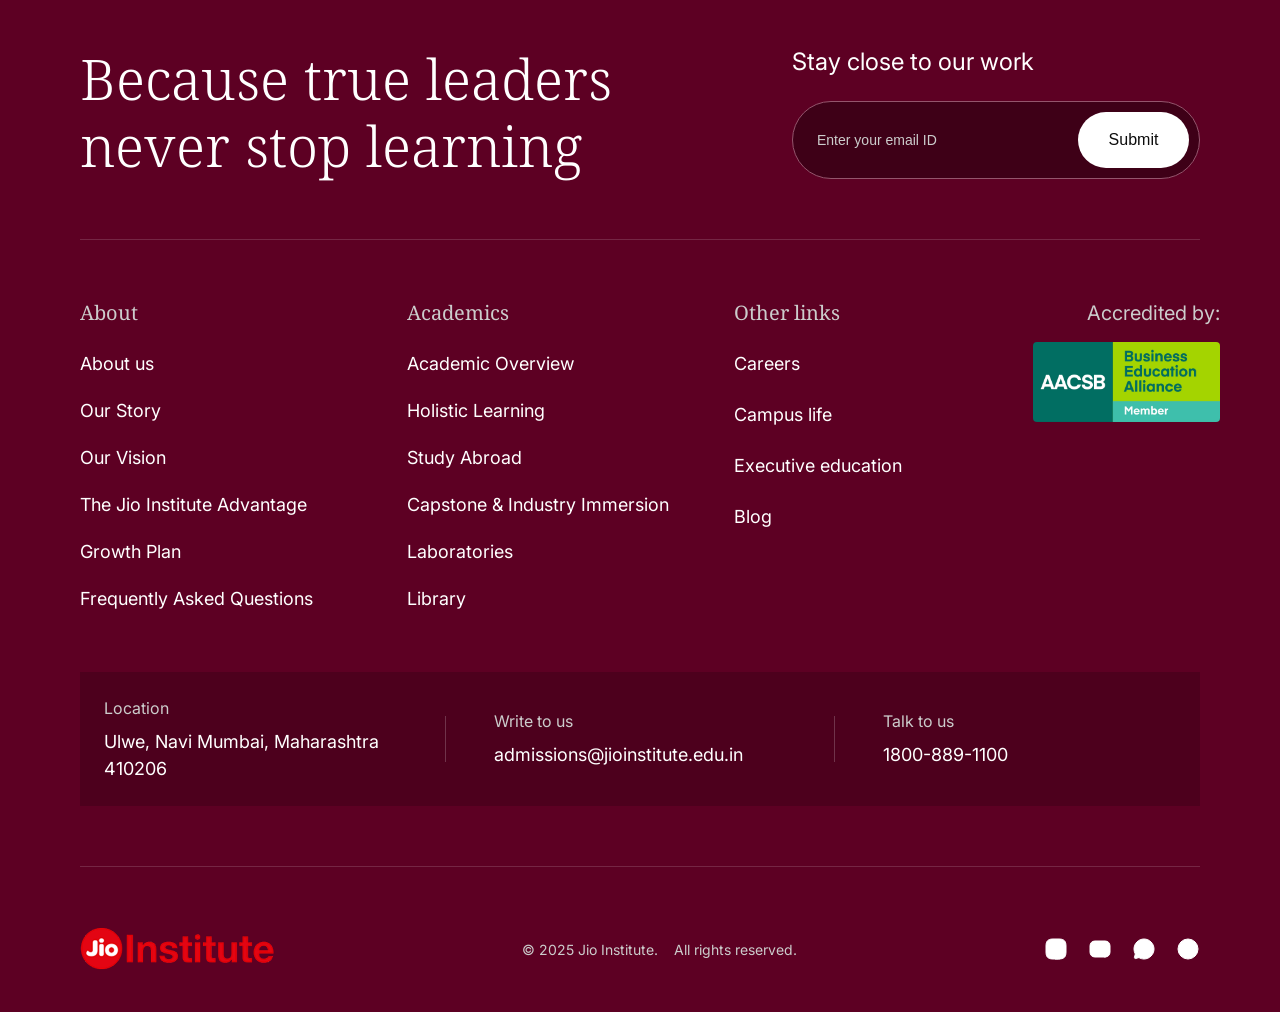
==== commit 1bb63185: "feat: about us" ====
--- a/about.html
+++ b/about.html
@@ -116,7 +116,7 @@
         <div class="container breadcrumb-area">
             <p class="breadcrumb"><a href="index.html">Home</a> / <strong>About us</strong></p>
             <div class="hero-header">
-                <h2 class="hero-title">About Jio University</h2>
+                <h2>About Jio University</h2>
                 <p class="hero-description">Jio University offers AI-powered, world-class education and research to
                     build future-ready leaders. It blends global expertise with industry immersion to solve real-world
                     challenges and drive India's growth.</p>
@@ -126,6 +126,8 @@
             <img src="images/about-header.png" alt="Jio Institute Campus">
         </div>
     </section>
+
+    <!-- For Desktop  -->
     <div class="tab-navigation">
         <a class="tab-item active" href="#our-story">Our Story</a>
         <a class="tab-item" href="#vision">Vision and Mission</a>
@@ -134,13 +136,13 @@
         <a class="tab-item" href="#faculty">Our Faculty</a>
         <a class="tab-item" href="#campus">Campus Life</a>
     </div>
+
+    <!-- For Mobile  -->
     <div class="tab-dropdown">
         <span class="tab-dropdown-label">Overview</span>
         <img src="images/chevron-down.svg" alt="" class="tab-dropdown-icon">
     </div>
 
-
-    <!-- OUR STORY -->
     <!-- OUR STORY (CONTROLLED SLIDER) -->
     <section class="our-story-section slider-version" id="our-story">
         <div class="slider-container">
@@ -159,7 +161,7 @@
                             research-grade infrastructure, faculty ecosystem, and industry-linked programme design.</p>
                     </div>
                     <div class="slide-image">
-                        <img src="images/timeline_foundation.png" alt="Building the Foundation">
+                        <img src="images/campus-main.png" alt="Building the Foundation">
                     </div>
                 </div>
 
@@ -172,7 +174,7 @@
                             industry immersion, and research-led curricula designed for real-world impact.</p>
                     </div>
                     <div class="slide-image">
-                        <img src="images/timeline_learning.png" alt="Learning in Motion">
+                        <img src="images/campus-main.png" alt="Learning in Motion">
                     </div>
                 </div>
 
@@ -205,8 +207,6 @@
         </div>
     </section>
 
-
-
     <!-- TRANSFORMATION / OUR VISION -->
     <section class="vision-section" id="vision">
         <p class="vision-text">A world-class Indian <strong>Multidisciplinary Education and Research University</strong>
@@ -216,7 +216,8 @@
     </section>
 
     <!-- THE MINDS BEHIND THE VISION -->
-    <section class="leaders-section" id="leaders">
+    <section class="section-style" id="leaders">
+        <div class="container leaders-section">
         <div class="leaders-header">
             <h2>The Minds Behind the Vision</h2>
             <p>World-class faculty, clinical partners, and industry leaders united in advancing healthcare AI.</p>
@@ -246,11 +247,13 @@
             </div>
             <div class="leader-quote-content">
                 <img src="images/quote-mark-red.svg" alt="" class="quote-mark">
-                <blockquote>Education is not about pouring knowledge into the brains of students but lighting that spark
+                    <blockquote>Education is not about pouring knowledge into the brains of students but lighting that
+                        spark
                     so that they learn by themselves.</blockquote>
                 <div class="leader-author">
                     <span class="name">Shri Mukesh Ambani</span>
                     <span class="title">Chairman &amp; Managing Director,<br>Reliance Industries Limited</span>
+                    </div>
                 </div>
             </div>
         </div>
@@ -258,8 +261,8 @@
 
     <!-- LED BY GLOBAL FACULTY -->
     <section class="faculty-section" id="faculty">
-        <div class="faculty-overview">
-            <h2>Led by Global Faculty<br>&amp; Industry Experts</h2>
+        <div class="container faculty-overview">
+            <h2>Led by Global Faculty &amp; Industry Experts</h2>
             <div class="nav-arrows">
                 <button class="nav-arrow prev disabled">
                     <img src="images/arrow-right-nav.svg" alt="Previous">
--- a/css/about.css
+++ b/css/about.css
@@ -525,7 +525,7 @@
 }
 
 .vision-text {
-    font-family: 'Noto Serif', serif;
+    font-family: var(--font-secondary);
     font-size: 48px;
     font-weight: 300;
     line-height: 58px;
@@ -537,15 +537,15 @@
 }
 
 .vision-text strong {
-    font-weight: 600;
+    font-weight: 500;
 }
 
 .vision-watermark {
     position: absolute;
-    bottom: 15px;
+    bottom: -100px;
     left: 50%;
-    transform: translateX(calc(-50% - 24px));
-    font-family: 'Noto Serif', serif;
+    transform: translateX(calc(-50% - -6px));
+    font-family: var(--font-secondary);
     font-size: 290px;
     font-weight: 400;
     color: #f5f5f5;
@@ -556,9 +556,12 @@
 }
 
 /* ========== MINDS BEHIND THE VISION ========== */
+.section-style {
+    background: var(--white);
+    padding: 120px 0;
+}
+
 .leaders-section {
-    background: var(--white);
-    padding: 120px 80px;
     display: flex;
     flex-direction: column;
     gap: 48px;
@@ -567,16 +570,16 @@
 .leaders-header {
     display: flex;
     flex-direction: column;
-    gap: 16px;
-}
-
-.leaders-header h2 {
+    gap: 8px;
+}
+
+/* .leaders-header h2 {
     font-family: 'Noto Serif', serif;
     font-size: 56px;
     font-weight: 300;
     line-height: 67px;
     color: var(--text-dark);
-}
+} */
 
 .leaders-header p {
     font-size: 20px;
@@ -584,7 +587,6 @@
     line-height: 24px;
     color: var(--text-gray);
     letter-spacing: 0.4px;
-    width: 854px;
 }
 
 .leader-quote-card {
@@ -596,6 +598,7 @@
 
 .leader-quote-card .leader-image {
     width: 517px;
+    height: 400px;
     flex-shrink: 0;
     overflow: hidden;
 }
@@ -604,9 +607,9 @@
     height: 580px;
 }
 
-.leader-quote-card:last-of-type .leader-image {
+/* .leader-quote-card:last-of-type .leader-image {
     height: 620px;
-}
+} */
 
 .leader-quote-card .leader-image img {
     width: 100%;
@@ -618,9 +621,8 @@
     flex: 1;
     display: flex;
     flex-direction: column;
-    gap: 40px;
+    gap: 32px;
     justify-content: center;
-    padding: 32px 0;
     align-self: stretch;
 }
 
@@ -661,26 +663,24 @@
 
 /* ========== FACULTY SECTION ========== */
 .faculty-section {
-    padding: 120px 0;
     background: var(--white);
 }
 
 .faculty-overview {
     display: flex;
     justify-content: space-between;
-    align-items: flex-end;
-    padding: 0 80px;
+    align-items: center;
     margin-bottom: 48px;
 }
 
-.faculty-overview h2 {
+/* .faculty-overview h2 {
     font-family: 'Noto Serif', serif;
     font-size: 56px;
     font-weight: 300;
     line-height: 67px;
     color: var(--text-dark);
     width: 555px;
-}
+} */
 
 .nav-arrows {
     display: flex;
@@ -746,7 +746,7 @@
 .faculty-card.center {
     width: 784px;
     height: 520px;
-    padding: 28px;
+    padding: 28px 28px 0 28px;
 }
 
 .faculty-card img.faculty-bg {
@@ -793,7 +793,7 @@
 .faculty-card-name .name-row {
     display: flex;
     gap: 8px;
-    align-items: flex-start;
+    align-items: center;
 }
 
 .faculty-card-name .name-row span {
@@ -808,8 +808,8 @@
 }
 
 .faculty-card-name .name-row img {
-    width: 24px;
-    height: 24px;
+    width: 12px;
+    height: 12px;
 }
 
 .faculty-card-name .role {
@@ -1889,23 +1889,22 @@
     }
 
     .vision-watermark {
-        font-size: 120px;
-        bottom: 10px;
+        font-size: 86px;
+        bottom: -27px;
+        width: 100%;
     }
 
     /* --- LEADERS SECTION --- */
+    .section-style {
+        padding: 60px 0;
+    }
+
     .leaders-section {
-        padding: 60px 20px;
         gap: 40px;
     }
 
-    .leaders-header h2 {
-        font-size: 28px;
-        line-height: 1.32;
-    }
-
     .leaders-header p {
-        font-size: 14px;
+        font-size: 16px;
         line-height: 21px;
         width: 100%;
         letter-spacing: 0;
@@ -1913,17 +1912,18 @@
 
     .leader-quote-card {
         flex-direction: column;
-        gap: 32px;
+        gap: 24px;
     }
 
     .leader-quote-card .leader-image {
         width: 100%;
-    }
-
-    .leader-quote-card:first-of-type .leader-image,
+        height: 335px;
+    }
+
+    /* .leader-quote-card:first-of-type .leader-image,
     .leader-quote-card:last-of-type .leader-image {
         height: 360px;
-    }
+    } */
 
     .leader-quote-content {
         gap: 24px;
@@ -2665,9 +2665,9 @@
 
 /* ========== TAB DROPDOWN PANEL (mobile) ========== */
 
-.tab-dropdown {
+/* .tab-dropdown {
     position: relative;
-}
+} */
 
 .tab-dropdown-panel {
     display: none;
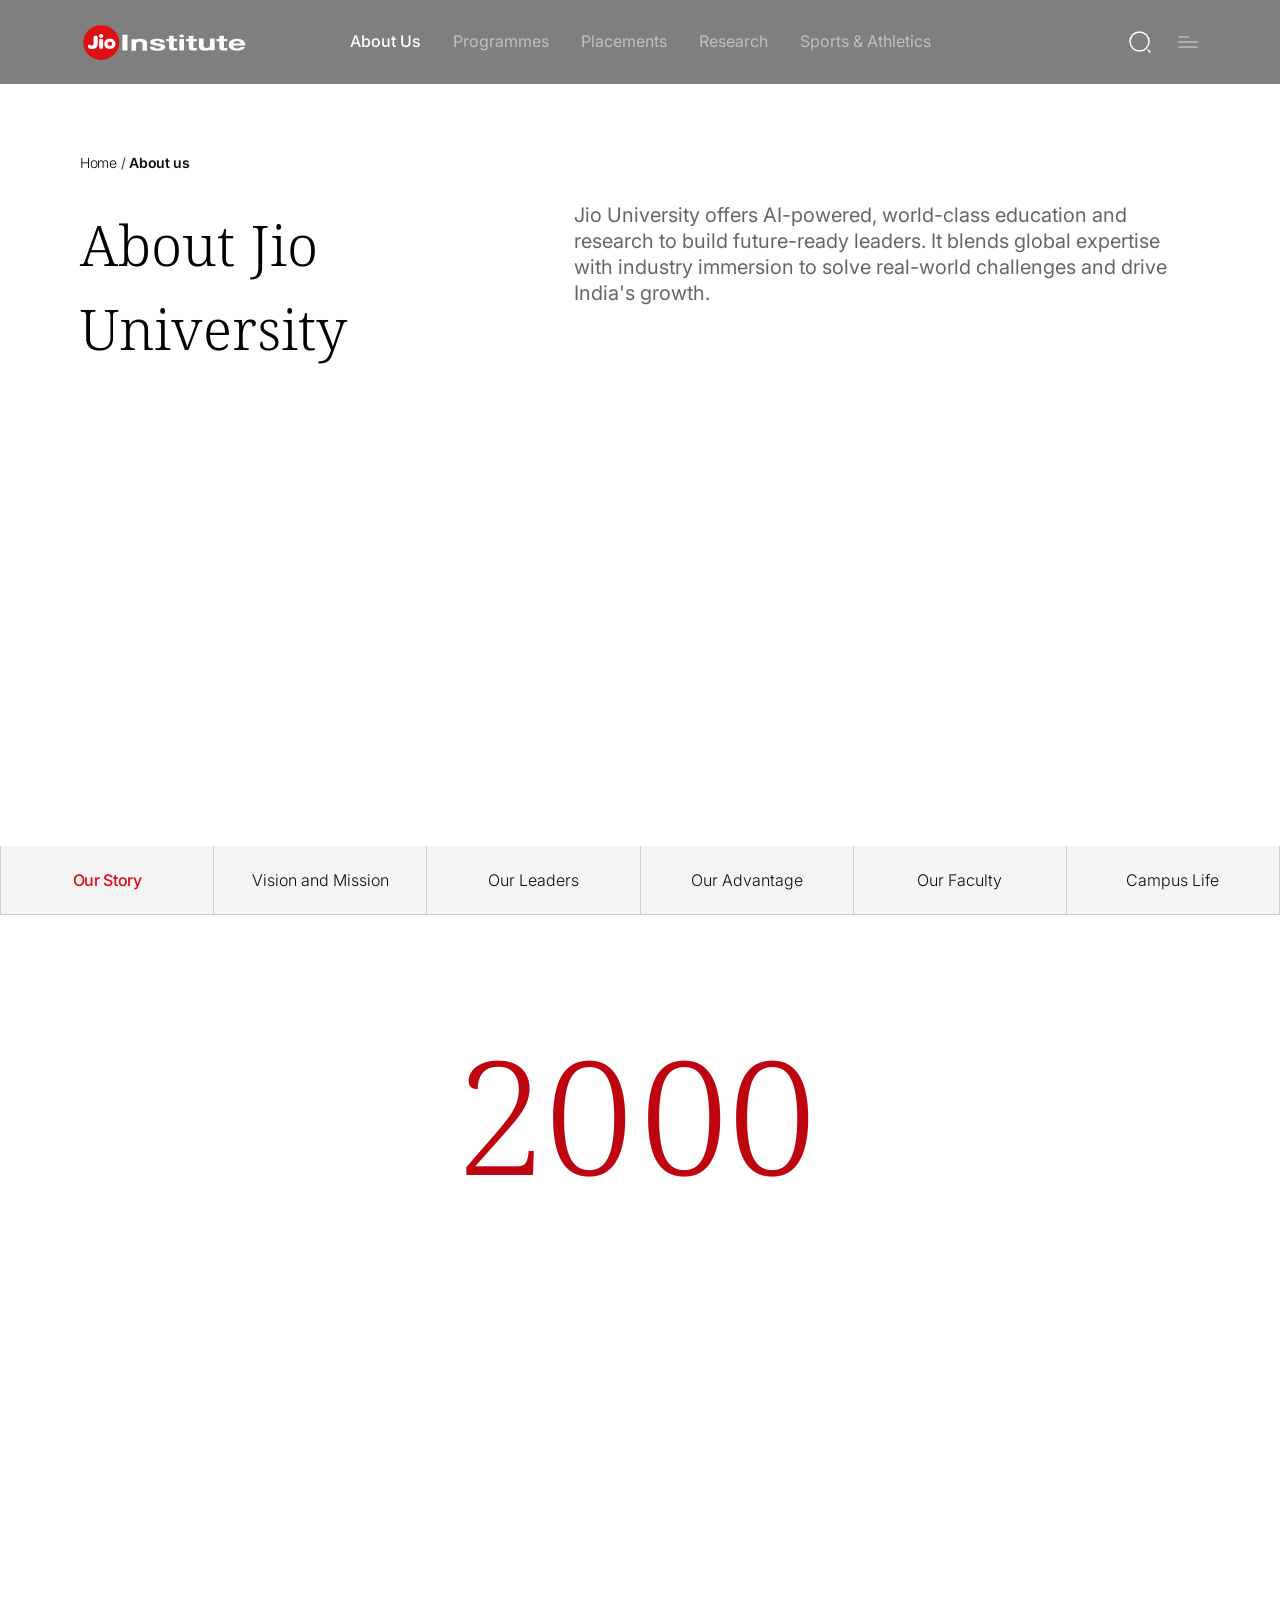
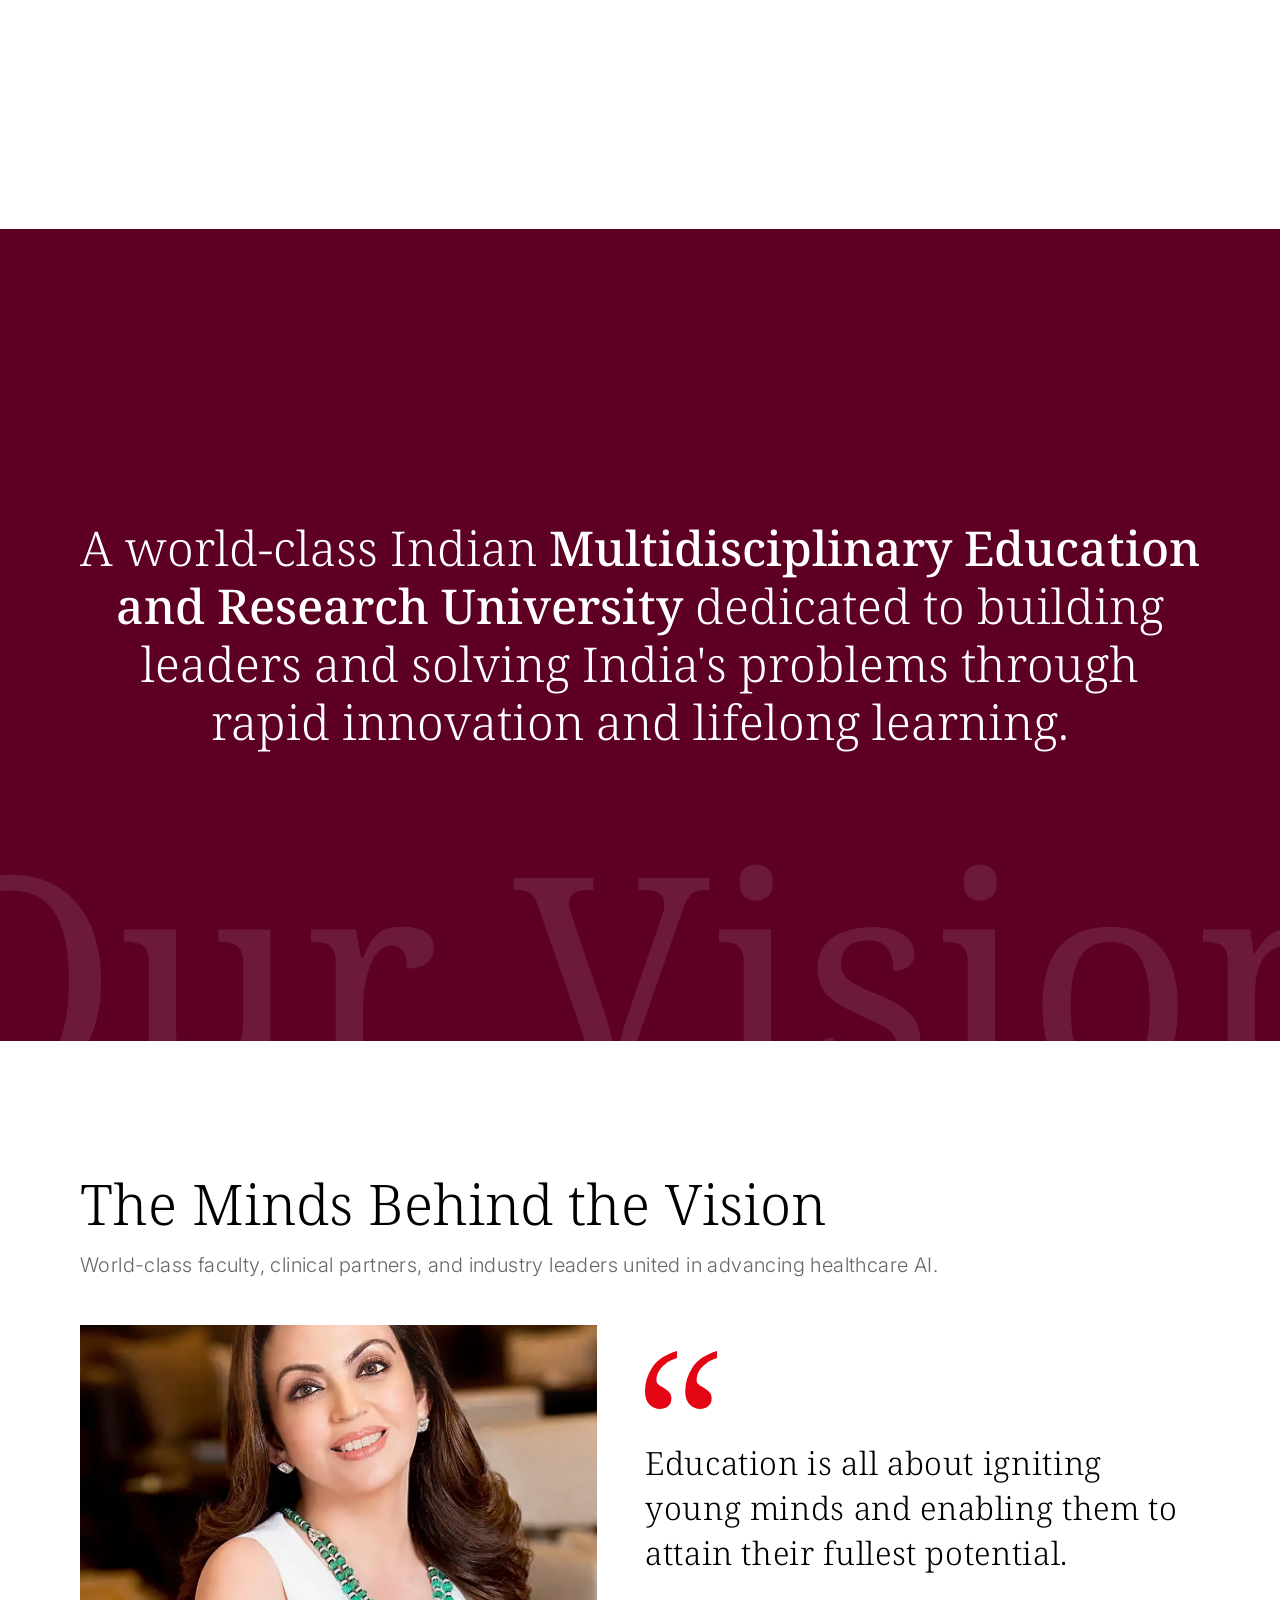
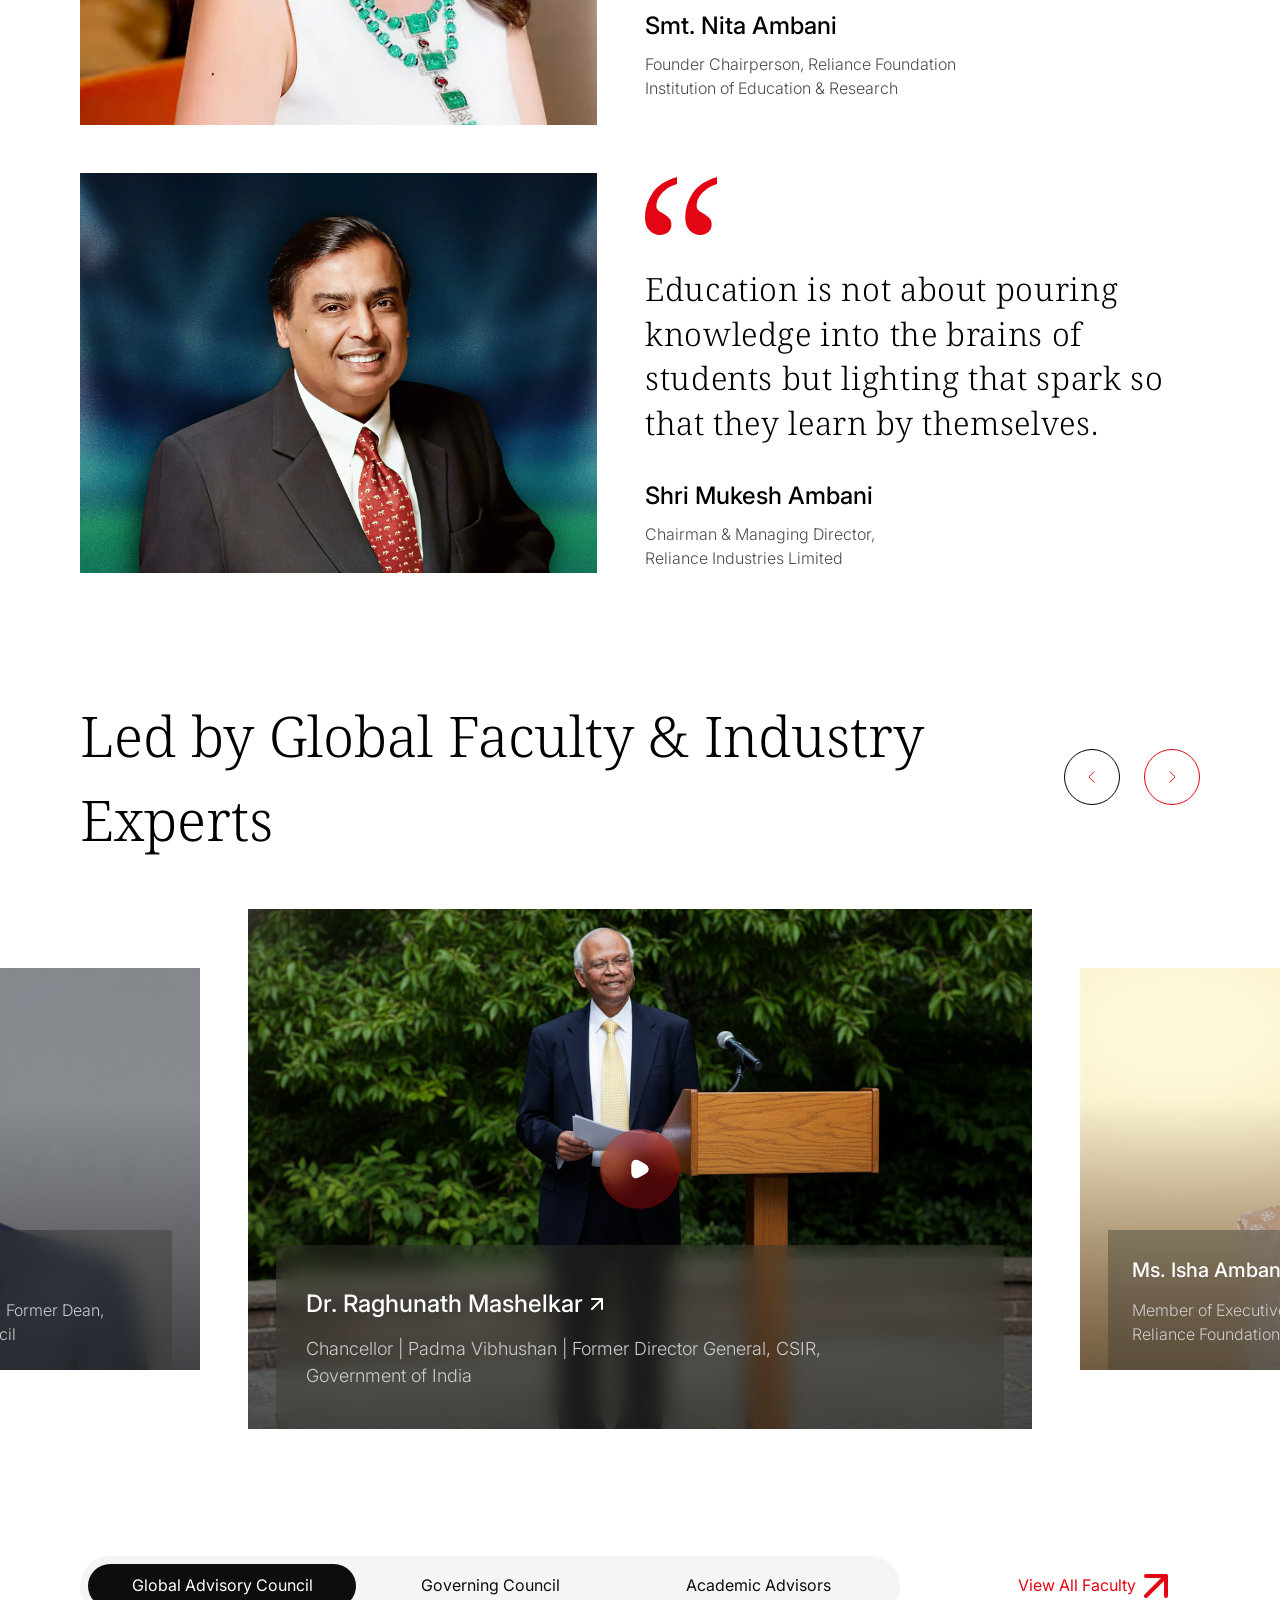
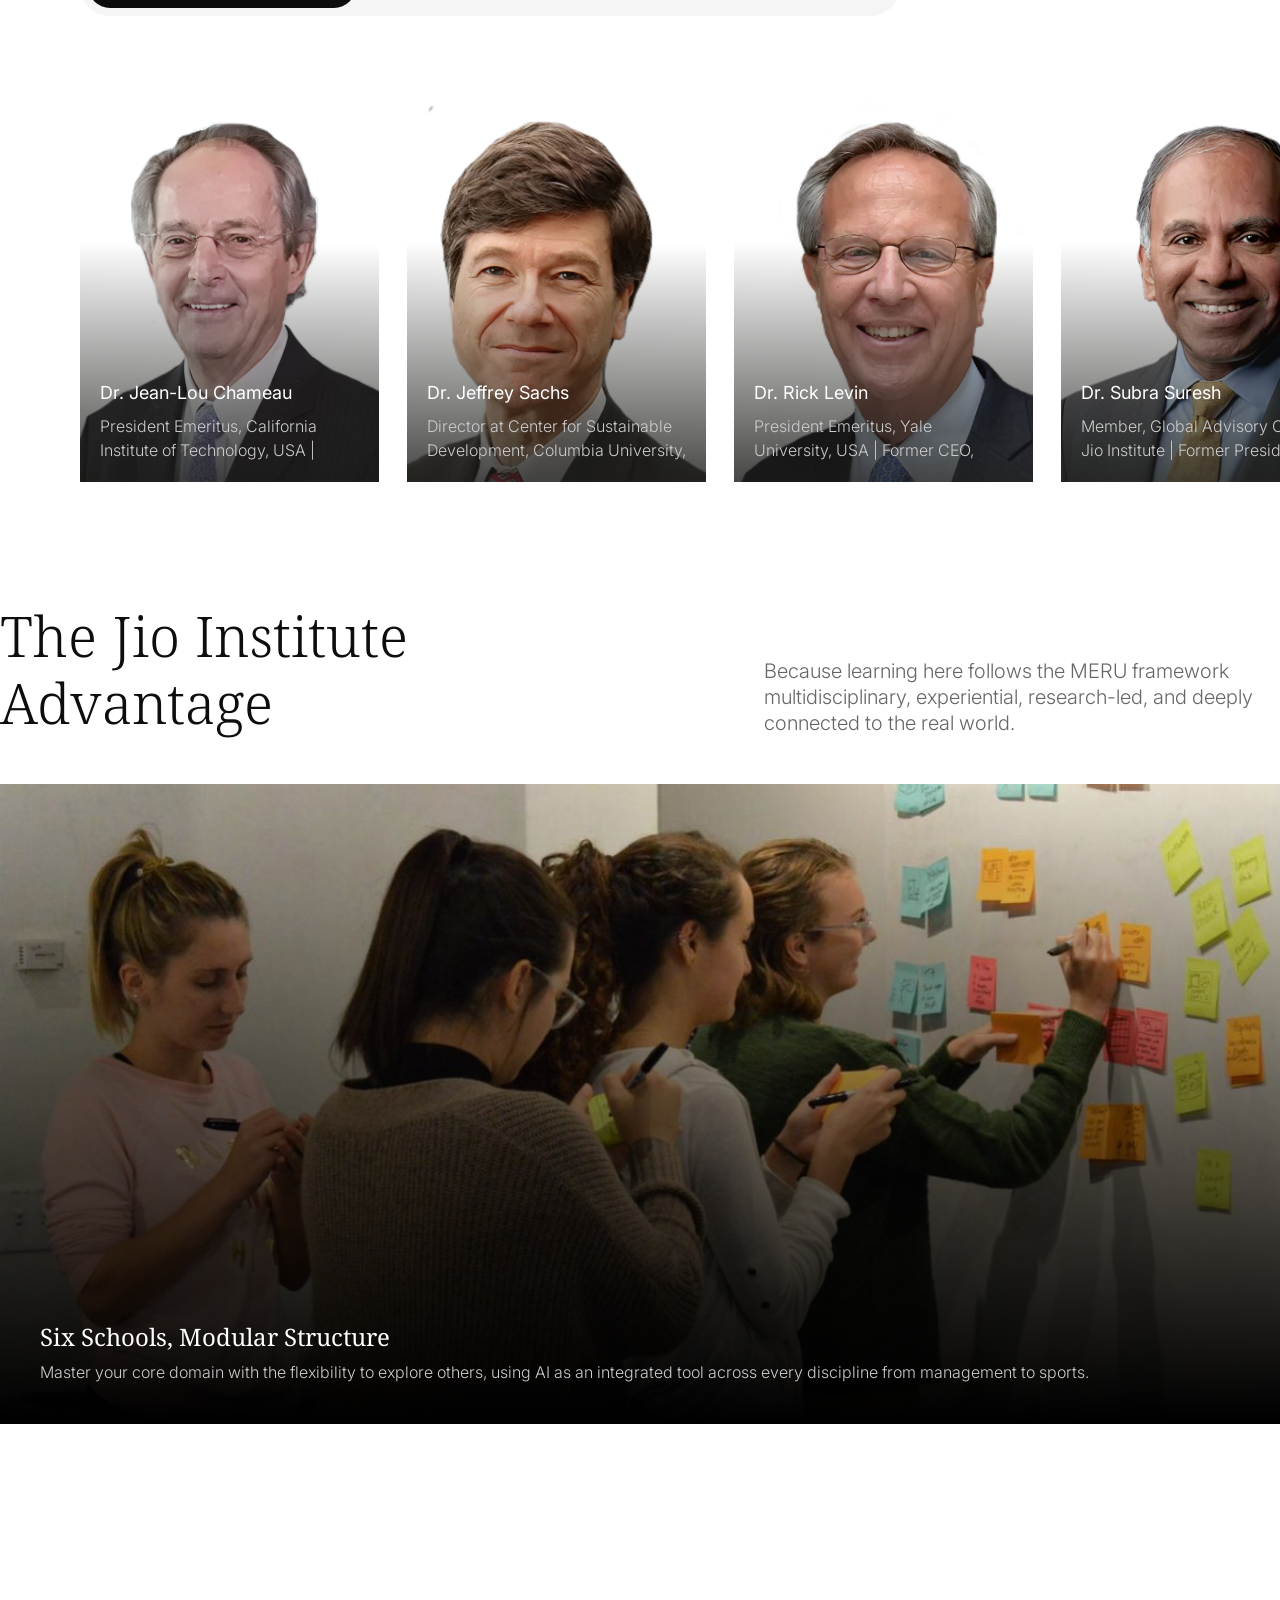
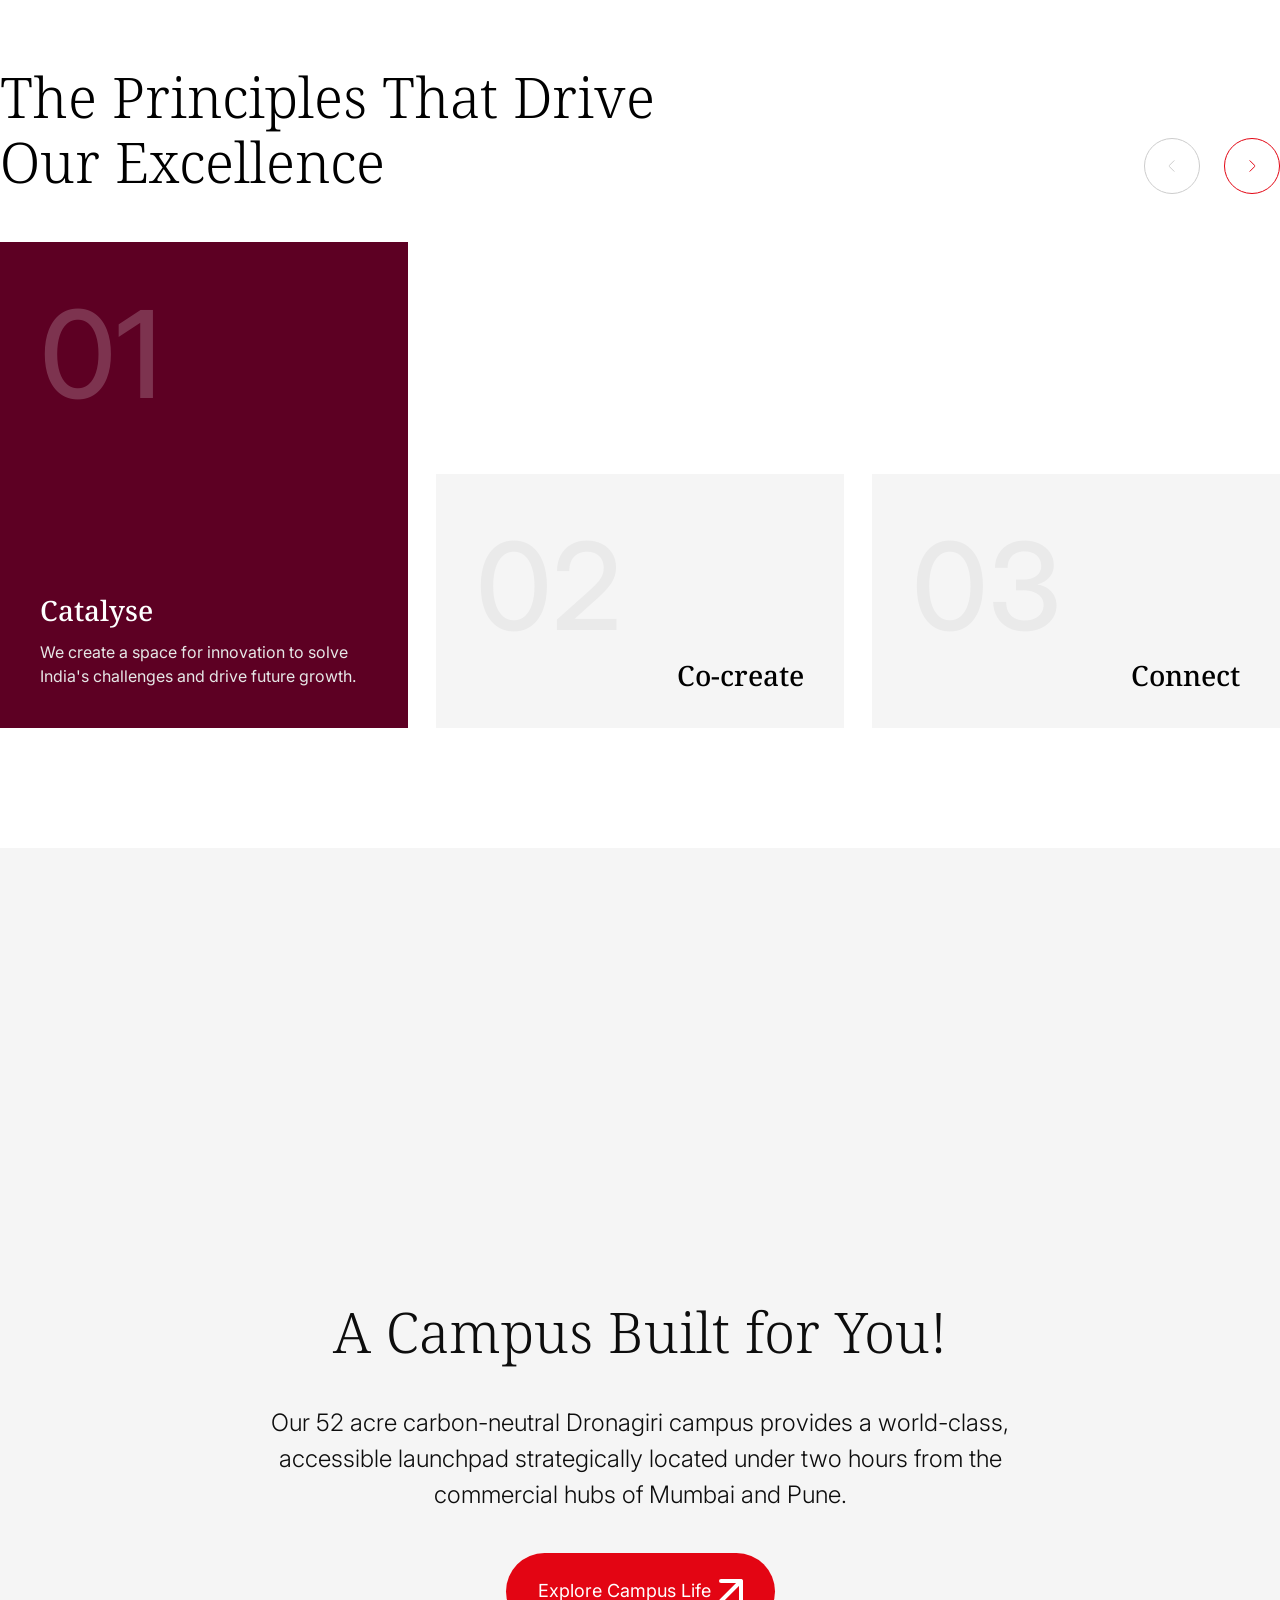
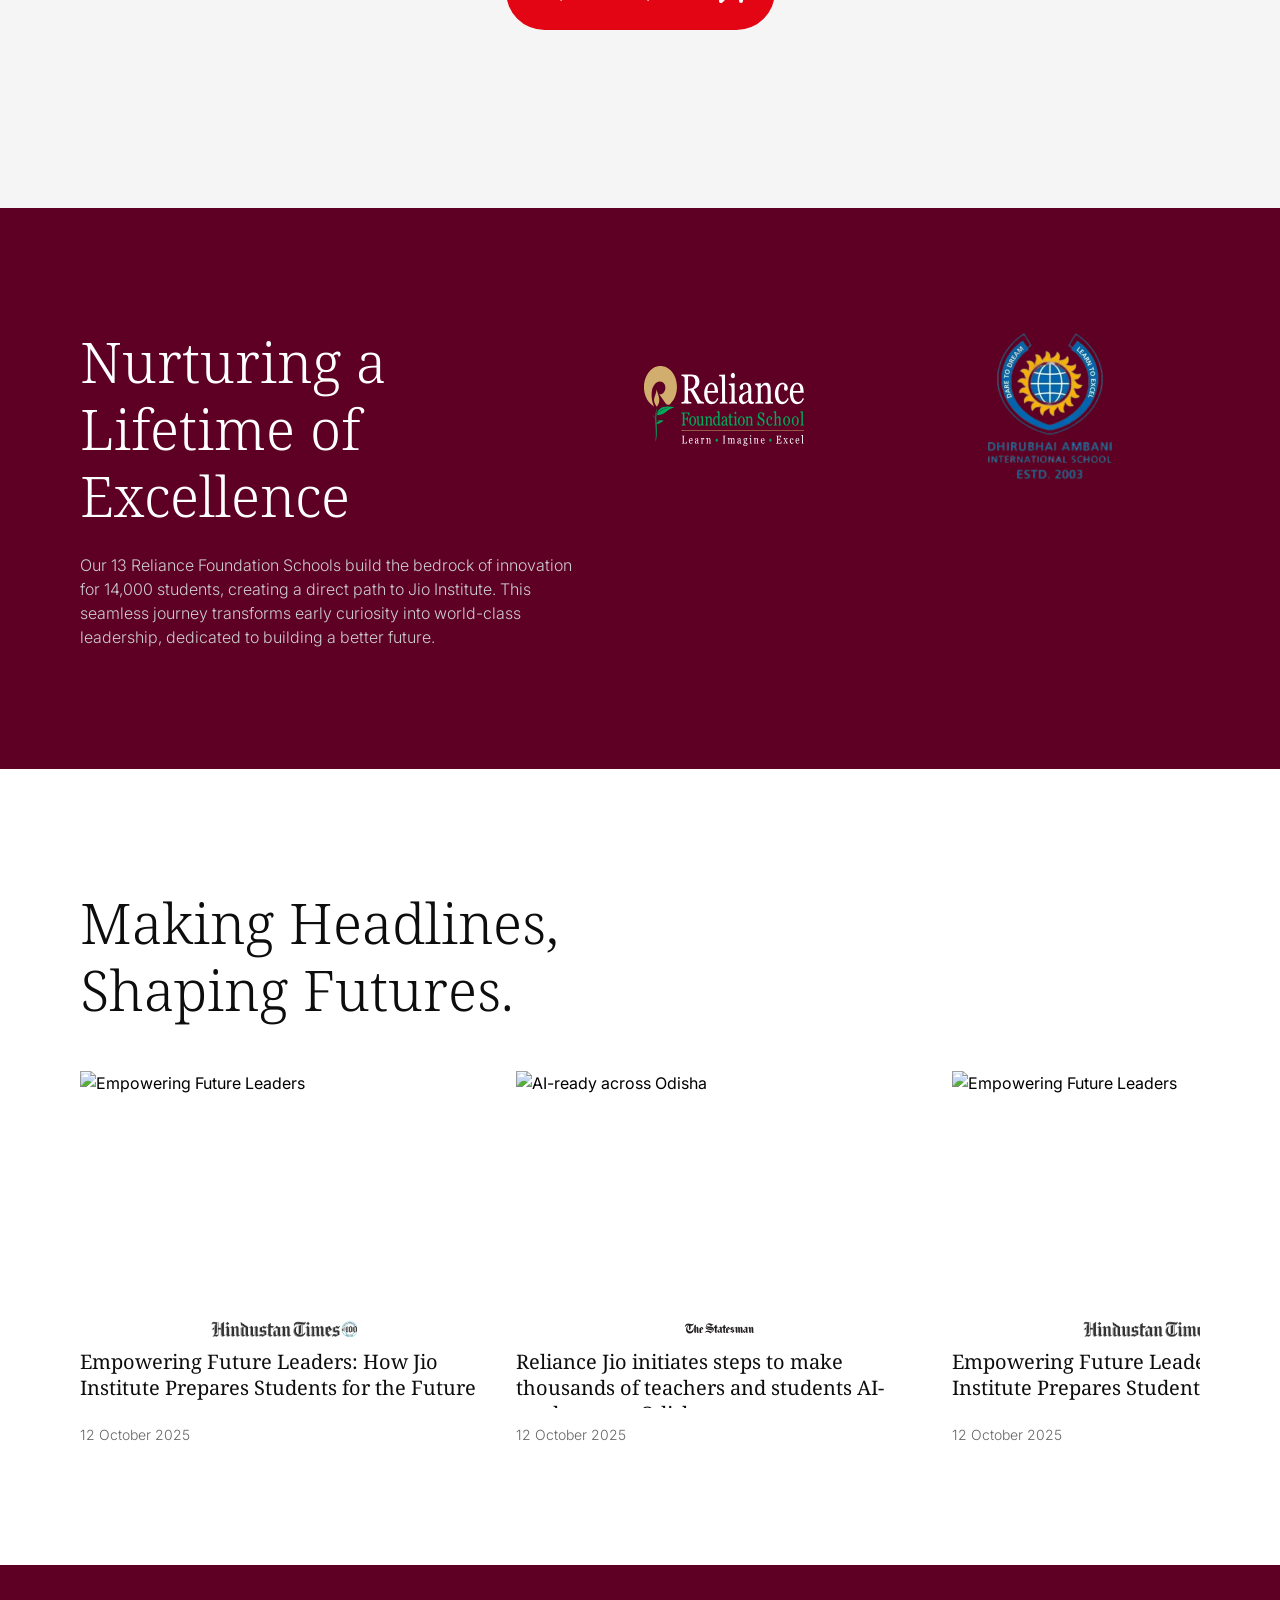
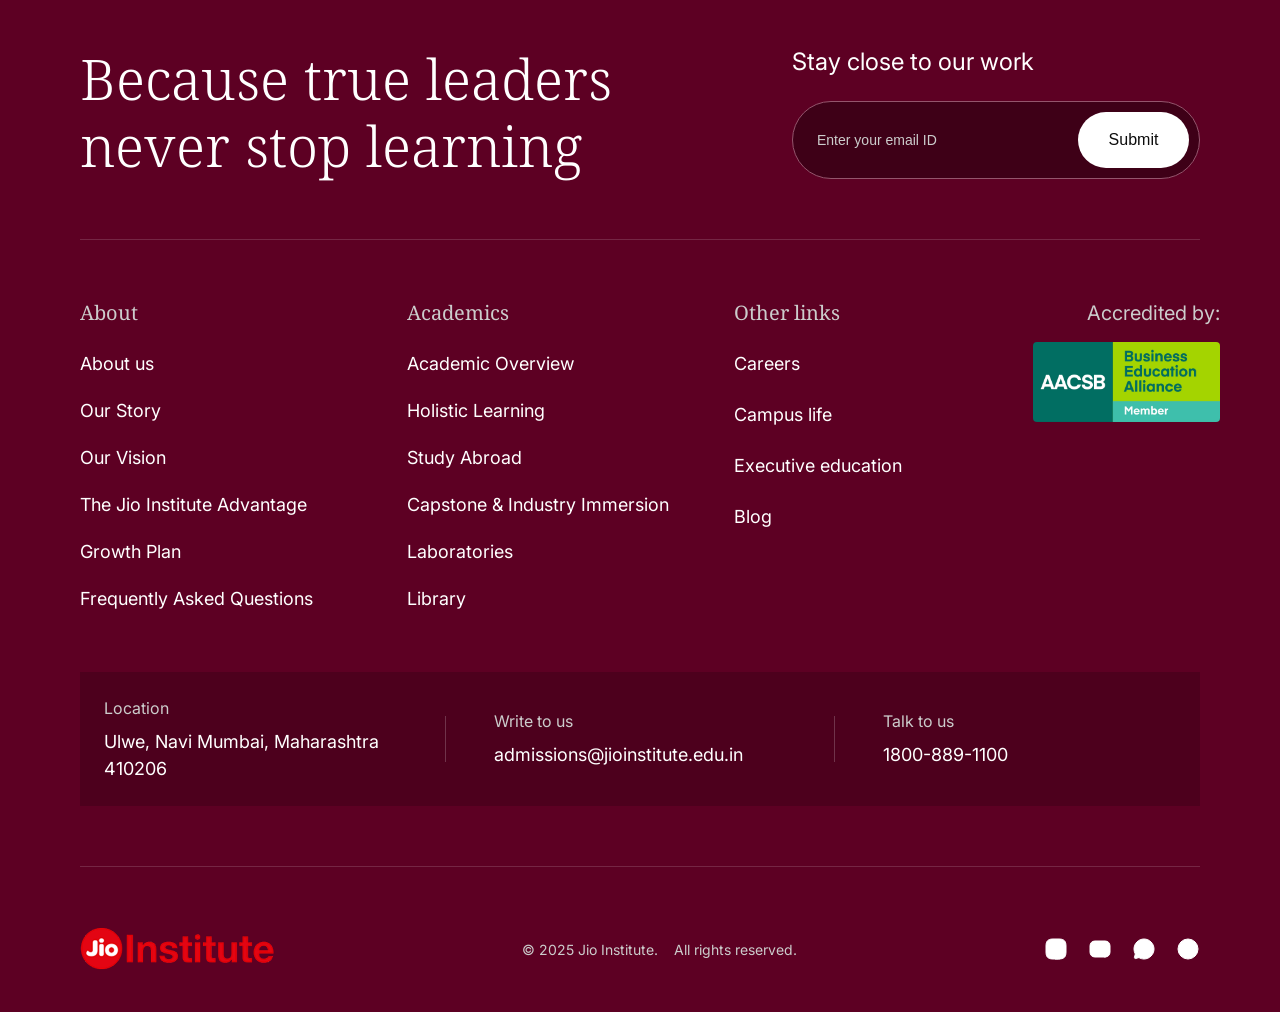
==== commit 083c9218: "feat: about us" ====
--- a/about.html
+++ b/about.html
@@ -218,41 +218,41 @@
     <!-- THE MINDS BEHIND THE VISION -->
     <section class="section-style" id="leaders">
         <div class="container leaders-section">
-        <div class="leaders-header">
-            <h2>The Minds Behind the Vision</h2>
-            <p>World-class faculty, clinical partners, and industry leaders united in advancing healthcare AI.</p>
-        </div>
-
-        <!-- Leader 1 - Nita Ambani -->
-        <div class="leader-quote-card">
-            <div class="leader-image">
-                <img src="images/leader-1.png" alt="Smt. Nita Ambani">
-            </div>
-            <div class="leader-quote-content">
-                <img src="images/quote-mark-red.svg" alt="" class="quote-mark">
-                <blockquote>Education is all about igniting young minds and enabling them to attain their fullest
-                    potential.</blockquote>
-                <div class="leader-author">
-                    <span class="name">Smt. Nita Ambani</span>
-                    <span class="title">Founder Chairperson, Reliance Foundation<br>Institution of Education &amp;
-                        Research</span>
-                </div>
-            </div>
-        </div>
-
-        <!-- Leader 2 - Mukesh Ambani -->
-        <div class="leader-quote-card">
-            <div class="leader-image">
-                <img src="images/leader-2.png" alt="Shri Mukesh Ambani">
-            </div>
-            <div class="leader-quote-content">
-                <img src="images/quote-mark-red.svg" alt="" class="quote-mark">
+            <div class="leaders-header">
+                <h2>The Minds Behind the Vision</h2>
+                <p>World-class faculty, clinical partners, and industry leaders united in advancing healthcare AI.</p>
+            </div>
+
+            <!-- Leader 1 - Nita Ambani -->
+            <div class="leader-quote-card">
+                <div class="leader-image">
+                    <img src="images/leader-1.png" alt="Smt. Nita Ambani">
+                </div>
+                <div class="leader-quote-content">
+                    <img src="images/quote-mark-red.svg" alt="" class="quote-mark">
+                    <blockquote>Education is all about igniting young minds and enabling them to attain their fullest
+                        potential.</blockquote>
+                    <div class="leader-author">
+                        <span class="name">Smt. Nita Ambani</span>
+                        <span class="title">Founder Chairperson, Reliance Foundation<br>Institution of Education &amp;
+                            Research</span>
+                    </div>
+                </div>
+            </div>
+
+            <!-- Leader 2 - Mukesh Ambani -->
+            <div class="leader-quote-card">
+                <div class="leader-image">
+                    <img src="images/leader-2.png" alt="Shri Mukesh Ambani">
+                </div>
+                <div class="leader-quote-content">
+                    <img src="images/quote-mark-red.svg" alt="" class="quote-mark">
                     <blockquote>Education is not about pouring knowledge into the brains of students but lighting that
                         spark
-                    so that they learn by themselves.</blockquote>
-                <div class="leader-author">
-                    <span class="name">Shri Mukesh Ambani</span>
-                    <span class="title">Chairman &amp; Managing Director,<br>Reliance Industries Limited</span>
+                        so that they learn by themselves.</blockquote>
+                    <div class="leader-author">
+                        <span class="name">Shri Mukesh Ambani</span>
+                        <span class="title">Chairman &amp; Managing Director,<br>Reliance Industries Limited</span>
                     </div>
                 </div>
             </div>
@@ -329,6 +329,123 @@
                 </button>
             </div>
         </div>
+        <!-- MODAL  -->
+        <div class="modal-backdrop" id="modalBackdrop">
+            <div class="modal" id="modal">
+
+                <!-- <button class="modal-close" id="modalClose">
+                    <svg viewBox="0 0 24 24" fill="none" stroke="currentColor" stroke-width="2.5">
+                        <path d="M18 6L6 18M6 6l12 12" />
+                    </svg>
+                </button> -->
+
+                <!-- HEADER: name + role on top -->
+                <div class="modal-header">
+                    <div>
+                        <h4 id="modalName">Dr. Raghunath Mashelkar</h4>
+                        <small class="modal-header-tag" id="modalTag">Chancellor</small>
+                        <p class="modal-header-role" id="modalRole">Padma Vibhushan | Former Director General, CSIR,
+                            Government of
+                            India</p>
+                    </div>
+                    <button class="modal-close" id="modalClose">
+                        <svg viewBox="0 0 24 24" fill="none" stroke="currentColor" stroke-width="2.5">
+                            <path d="M18 6L6 18M6 6l12 12" />
+                        </svg>
+                    </button>
+                </div>
+
+                <!-- BODY ROW: left image + right tabs -->
+                <div class="modal-body-row">
+
+                    <!-- LEFT: Image Slider -->
+                    <div class="modal-left">
+                        <div class="mslider-track" id="msliderTrack">
+                            <img class="mslide-img"
+                                src="https://images.unsplash.com/photo-1560250097-0b93528c311a?w=600&q=80" alt="" />
+                            <img class="mslide-img"
+                                src="https://images.unsplash.com/photo-1507003211169-0a1dd7228f2d?w=600&q=80" alt="" />
+                            <img class="mslide-img"
+                                src="https://images.unsplash.com/photo-1573496359142-b8d87734a5a2?w=600&q=80" alt="" />
+                            <img class="mslide-img"
+                                src="https://images.unsplash.com/photo-1472099645785-5658abf4ff4e?w=600&q=80" alt="" />
+                            <img class="mslide-img"
+                                src="https://images.unsplash.com/photo-1580489944761-15a19d654956?w=600&q=80" alt="" />
+                        </div>
+                        <div class="mslider-dots">
+                            <button class="mslider-dot active" data-mi="0"></button>
+                            <button class="mslider-dot" data-mi="1"></button>
+                            <button class="mslider-dot" data-mi="2"></button>
+                            <button class="mslider-dot" data-mi="3"></button>
+                            <button class="mslider-dot" data-mi="4"></button>
+                        </div>
+                    </div>
+
+                    <!-- RIGHT: Horizontal Tabs + Content -->
+                    <div class="modal-right">
+                        <div class="tab-bar">
+                            <button class="tab-btn active" data-tab="profile">Profile</button>
+                            <button class="tab-btn" data-tab="qualifications">Qualifications</button>
+                            <button class="tab-btn" data-tab="achievements">Achievements</button>
+                            <button class="tab-btn" data-tab="experience">Experience</button>
+                            <button class="tab-btn" data-tab="associations">Associations</button>
+                        </div>
+
+                        <div class="tab-content">
+                            <div class="tab-panel active" id="tab-profile">
+                                <p>Dr. Raghunath Mashelkar is known globally for his pioneering research in polymer
+                                    science and
+                                    engineering, exceptional and transformative leadership of major Indian R&D
+                                    institutions,
+                                    playing a key role in pioneering the intellectual property movement in India and
+                                    being a
+                                    dominant force in shaping India's science, technology and innovation policies and
+                                    performance in the post-liberalised India.</p>
+                                <p>He served as the Director General of Council of Scientific and Industrial Research
+                                    (CSIR),
+                                    with thirty-eight laboratories for over eleven years. He was also the President of
+                                    Indian
+                                    National Science Academy and Chairman of National Innovation Foundation.</p>
+                            </div>
+                            <div class="tab-panel" id="tab-qualifications">
+                                <p>Ph.D. in Chemical Engineering from the University of Bombay. Post-doctoral research
+                                    at the
+                                    University of Salford, UK. Holds honorary doctorates from over 40 universities
+                                    worldwide.
+                                </p>
+                                <p>Fellow of the Royal Society (FRS), London. Fellow of the Royal Academy of Engineering
+                                    (FREng), UK. Fellow of all three Indian Science Academies.</p>
+                            </div>
+                            <div class="tab-panel" id="tab-achievements">
+                                <p>Recipient of the Padma Vibhushan — India's second highest civilian honour. JRD Tata
+                                    Innovation Award, CSIR Shanti Swarup Bhatnagar Award, and numerous national and
+                                    international accolades.</p>
+                                <p>Has been ranked among the 100 top global innovation leaders. Author of over 200
+                                    research
+                                    papers and holder of several patents in polymer engineering.</p>
+                            </div>
+                            <div class="tab-panel" id="tab-experience">
+                                <p>Director General, Council of Scientific and Industrial Research (CSIR) — 1995 to
+                                    2006. During
+                                    his tenure, CSIR became one of the most innovative R&D organisations globally.</p>
+                                <p>Member, Scientific Advisory Council to the Prime Minister of India. Board member of
+                                    several
+                                    multinational corporations and global research institutions.</p>
+                            </div>
+                            <div class="tab-panel" id="tab-associations">
+                                <p>President, Indian National Science Academy. Chairman, National Innovation Foundation.
+                                    Member
+                                    of the Global Council, World Economic Forum.</p>
+                                <p>Associated with leading international bodies including the UN Advisory Panel on
+                                    Science &
+                                    Technology, and advisory boards of MIT, Cambridge, and IITs across India.</p>
+                            </div>
+                        </div>
+                    </div>
+
+                </div>
+            </div>
+        </div>
 
         <!-- Faculty Tabs & Profiles -->
         <div class="faculty-tabs">
--- a/css/about.css
+++ b/css/about.css
@@ -69,6 +69,11 @@
     line-height: 1.32;
 }
 
+h4 {
+    font-size: 40px;
+    line-height: 1.32;
+}
+
 a {
     text-decoration: none;
     color: inherit;
@@ -722,10 +727,20 @@
     display: flex;
     gap: 48px;
     align-items: center;
-    justify-content: center;
     height: 520px;
     margin-bottom: 120px;
-    overflow: hidden;
+    overflow-x: auto;
+    scrollbar-width: none;
+}
+
+.faculty-carousel::-webkit-scrollbar {
+    display: none;
+}
+
+.faculty-carousel::before,
+.faculty-carousel::after {
+    content: '';
+    flex: 0 0 calc(50% - 392px - 48px);
 }
 
 .faculty-card {
@@ -735,7 +750,8 @@
     display: flex;
     flex-direction: column;
     justify-content: flex-end;
-    padding: 24px;
+    padding: 28px 28px 0 28px;
+    transition: all 0.5s cubic-bezier(0.25, 0.8, 0.25, 1);
 }
 
 .faculty-card.side {
@@ -746,7 +762,6 @@
 .faculty-card.center {
     width: 784px;
     height: 520px;
-    padding: 28px 28px 0 28px;
 }
 
 .faculty-card img.faculty-bg {
@@ -971,6 +986,220 @@
     text-overflow: ellipsis;
 }
 
+/* ── FACULTY MODAL ── */
+.modal-backdrop {
+    position: fixed;
+    inset: 0;
+    background: rgba(0, 0, 0, 0.55);
+    backdrop-filter: blur(6px);
+    z-index: 10002;
+    display: flex;
+    align-items: center;
+    justify-content: center;
+    padding: 20px;
+    opacity: 0;
+    pointer-events: none;
+    transition: opacity 0.3s ease;
+}
+
+.modal-backdrop.open {
+    opacity: 1;
+    pointer-events: all;
+}
+
+.modal {
+    background: #fff;
+    width: 100%;
+    max-width: 1280px;
+    overflow: hidden;
+    transform: translateY(24px) scale(0.98);
+    transition: transform 0.35s cubic-bezier(0.34, 1.46, 0.64, 1), opacity 0.3s ease;
+    opacity: 0;
+    box-shadow: 0 30px 80px rgba(0, 0, 0, 0.35);
+    position: relative;
+}
+
+.modal-backdrop.open .modal {
+    transform: translateY(0) scale(1);
+    opacity: 1;
+}
+
+/* ── CLOSE ── */
+.modal-close {
+    width: 64px;
+    height: 64px;
+    border-radius: 50%;
+    background: transparent;
+    border: 1.5px solid #ccc;
+    color: #666;
+    display: flex;
+    align-items: center;
+    justify-content: center;
+    cursor: pointer;
+    transition: border-color 0.2s, color 0.2s;
+    flex-shrink: 0;
+}
+
+.modal-close:hover {
+    border-color: var(--red-accent);
+    color: #333;
+}
+
+.modal-close svg {
+    width: 24px;
+    height: 24px;
+}
+
+/* ── HEADER ── */
+.modal-header {
+    padding: 32px 36px 20px;
+    display: flex;
+    align-items: self-start;
+    justify-content: space-between;
+}
+
+.modal-header-tag {
+    font-size: 16px;
+    font-weight: 500;
+    color: var(--red-accent);
+    margin-top: 12px;
+    margin-bottom: 4px;
+    display: block;
+}
+
+.modal-header-role {
+    font-size: 16px;
+    color: var(--text-gray);
+    font-weight: 300;
+}
+
+/* ── BODY ── */
+.modal-body-row {
+    display: flex;
+    align-items: flex-start;
+    padding: 24px 36px 32px;
+    gap: 28px;
+}
+
+/* ── LEFT IMAGE SLIDER ── */
+.modal-left {
+    flex: 0 0 355px;
+    width: 355px;
+    height: 465px;
+    overflow: hidden;
+}
+
+.mslider-track {
+    display: flex;
+    height: 100%;
+    transition: transform 0.45s cubic-bezier(0.65, 0, 0.35, 1);
+    will-change: transform;
+}
+
+.mslide-img {
+    flex: 0 0 355px;
+    width: 355px;
+    height: 100%;
+    object-fit: cover;
+    object-position: top center;
+    display: block;
+}
+
+/* dots bottom */
+.mslider-dots {
+    position: absolute;
+    bottom: 10px;
+    left: 34px;
+    z-index: 3;
+    display: flex;
+    gap: 6px;
+    align-items: center;
+}
+
+.mslider-dot {
+    width: 10px;
+    height: 5px;
+    border-radius: 3px;
+    background: var(--text-light-gray);
+    cursor: pointer;
+    border: none;
+    padding: 0;
+    transition: background 0.25s, width 0.25s;
+}
+
+.mslider-dot.active {
+    background: var(--red-accent);
+    width: 20px;
+}
+
+/* ── RIGHT CONTENT ── */
+.modal-right {
+    flex: 1;
+    display: flex;
+    flex-direction: column;
+}
+
+/* Horizontal tab bar */
+.tab-bar {
+    height: 60px;
+    display: flex;
+    gap: 4px;
+    background: var(--light-gray-bg);
+    border-radius: 48px;
+    /* padding: 8px; */
+    margin-bottom: 18px;
+    width: fit-content;
+}
+
+.tab-btn {
+    padding: 8px 24px;
+    margin: 8px;
+    border-radius: 48px;
+    border: none;
+    background: transparent;
+    font-size: 13px;
+    font-weight: 400;
+    color: var(--black);
+    cursor: pointer;
+    transition: background 0.2s, color 0.2s;
+    white-space: nowrap;
+}
+
+.tab-btn:hover {
+    background: var(--black);
+    color: var(--white);
+}
+
+.tab-btn.active {
+    background: var(--black);
+    color: var(--white);
+    font-weight: 500;
+}
+
+/* Tab content box */
+.tab-content {
+    background: var(--light-gray-bg);
+    border-radius: 8px;
+    padding: 24px;
+    font-size: 16px;
+    color: var(--dark);
+    font-weight: 300;
+    line-height: 1.8;
+    min-height: 180px;
+}
+
+.tab-content p+p {
+    margin-top: 14px;
+}
+
+.tab-panel {
+    display: none;
+}
+
+.tab-panel.active {
+    display: block;
+}
+
 /* ========== JIO INSTITUTE ADVANTAGE ========== */
 .advantage-section {
     background: var(--white);
@@ -1710,6 +1939,10 @@
 
     h2 {
         font-size: 32px;
+    }
+
+    h4 {
+        font-size: 24px;
     }
 
     /* --- NAVBAR --- */
@@ -1992,6 +2225,11 @@
         scroll-snap-type: x mandatory;
     }
 
+    .faculty-carousel::before,
+    .faculty-carousel::after {
+        display: none;
+    }
+
     .faculty-card.side {
         width: 280px;
         height: 400px;
@@ -2001,12 +2239,18 @@
     .faculty-card.center {
         width: 319px;
         height: 400px;
-        padding: 24px;
         scroll-snap-align: start;
     }
 
+    .faculty-card {
+        width: 319px;
+        height: 400px;
+        scroll-snap-align: start;
+        padding: 12px 12px 0 12px;
+    }
+
     .faculty-card.center .faculty-card-info {
-        padding: 24px;
+        padding: 16px;
     }
 
     .faculty-card-name .name-row span,
@@ -2087,6 +2331,93 @@
         font-size: 12px;
         line-height: 18px;
         height: 36px;
+    }
+
+    .modal-backdrop {
+        padding: 0;
+        align-items: flex-end;
+    }
+
+    .modal {
+        overflow-y: auto;
+        height: 100dvh;
+        border-radius: 0;
+        max-width: 100%;
+        box-shadow: none;
+    }
+
+    .modal-header {
+        padding: 20px;
+        gap: 16px;
+        position: sticky;
+        top: 0;
+        z-index: 10;
+        background: var(--white);
+    }
+
+    .modal-header h4 {
+        font-weight: 500;
+    }
+
+    .modal-close {
+        width: 32px;
+        height: 32px;
+    }
+
+    .modal-close svg {
+        width: 12px;
+        height: 12px;
+    }
+
+    .modal-header-role {
+        font-size: 14px;
+    }
+
+    .modal-body-row {
+        padding: 0;
+        flex-direction: column;
+        gap: 0;
+    }
+
+    /* Image fills full width on mobile */
+    .modal-left {
+        width: 100%;
+        flex: none;
+        height: 397px;
+        position: relative;
+        overflow: hidden;
+        border-radius: 0;
+    }
+
+    .mslide-img {
+        flex: 0 0 100%;
+        width: 100%;
+    }
+
+    /* Dots sit at bottom of the image block */
+    .mslider-dots {
+        position: absolute;
+        bottom: 12px;
+        left: 50%;
+        transform: translateX(-50%);
+        gap: 6px;
+    }
+
+    /* Right panel gets normal padding */
+    .modal-right {
+        padding: 20px;
+        width: 100%;
+    }
+
+    .tab-bar {
+        width: 100%;
+        max-width: 100%;
+        overflow-x: auto;
+        scrollbar-width: none;
+    }
+
+    .tab-bar::-webkit-scrollbar {
+        display: none;
     }
 
     /* --- ADVANTAGE SECTION --- */
@@ -2719,4 +3050,4 @@
     .principle-card {
         transform: none !important;
     }
-}+}
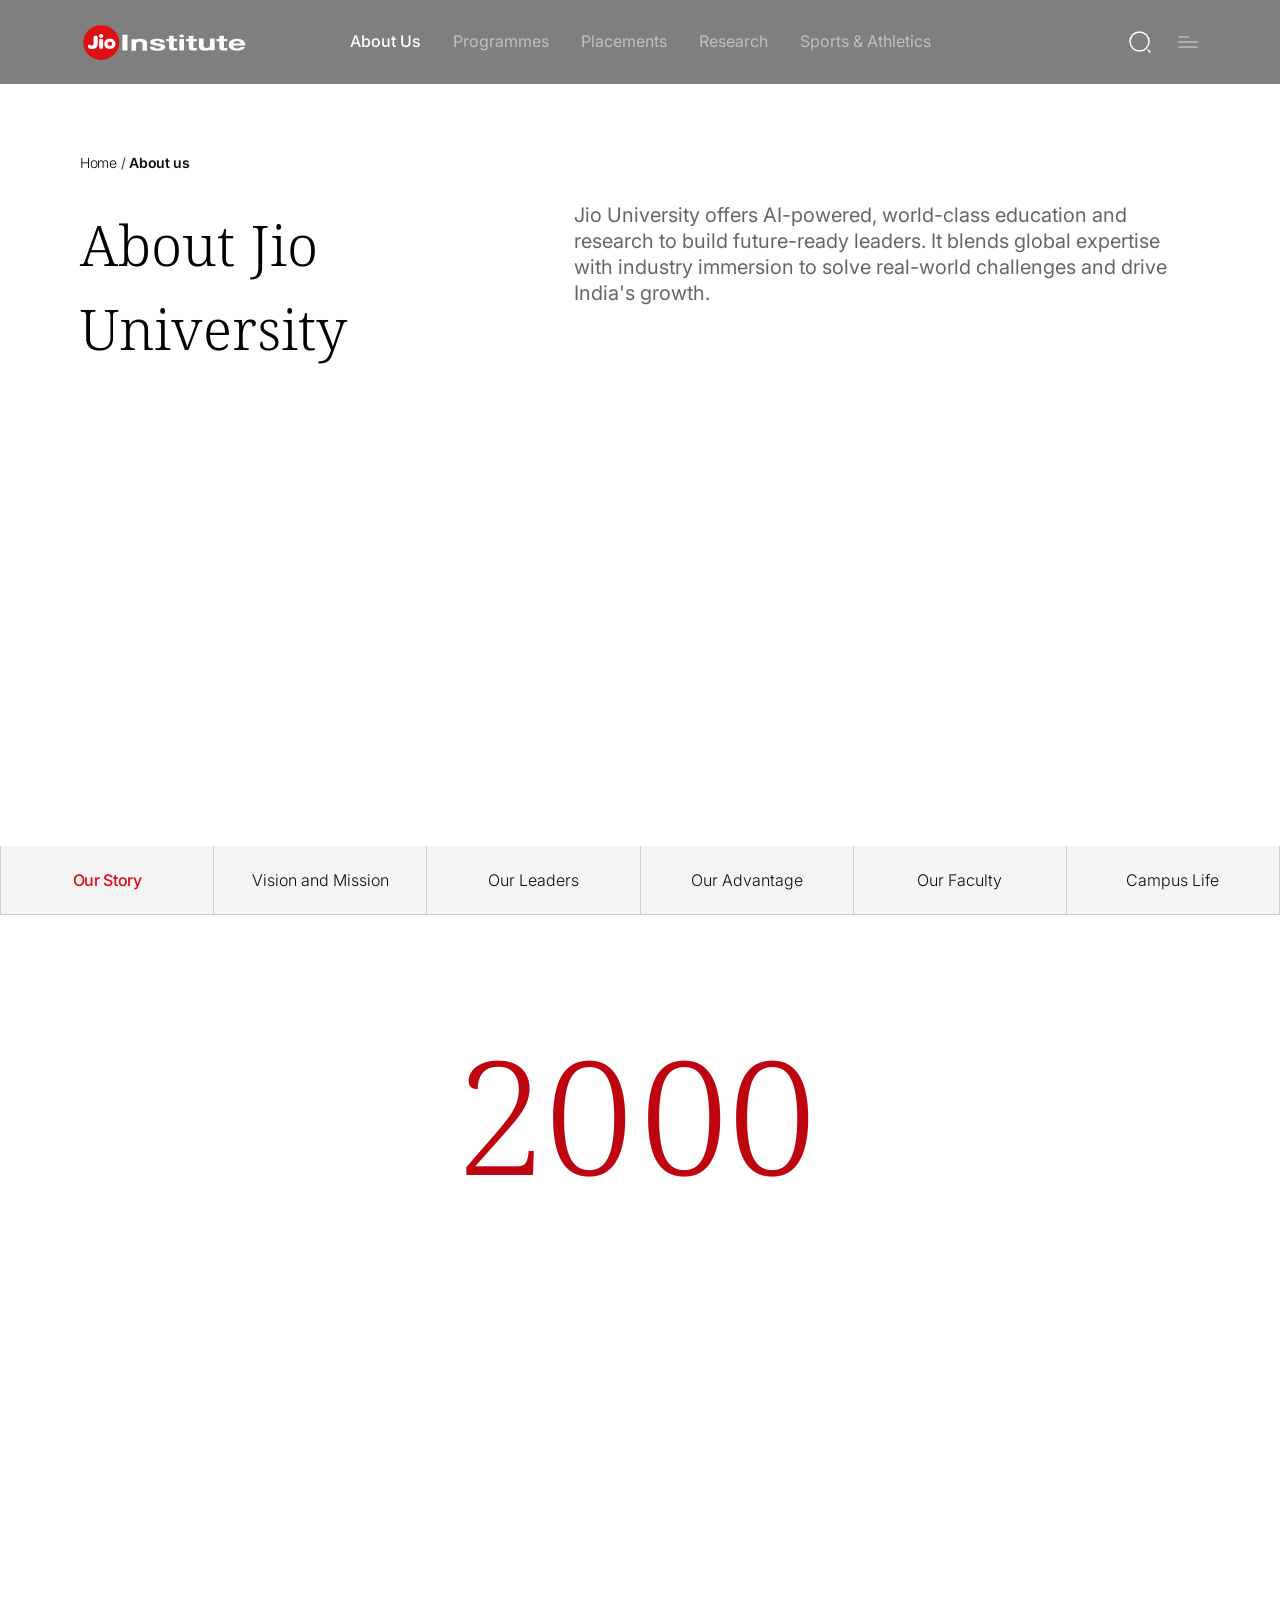
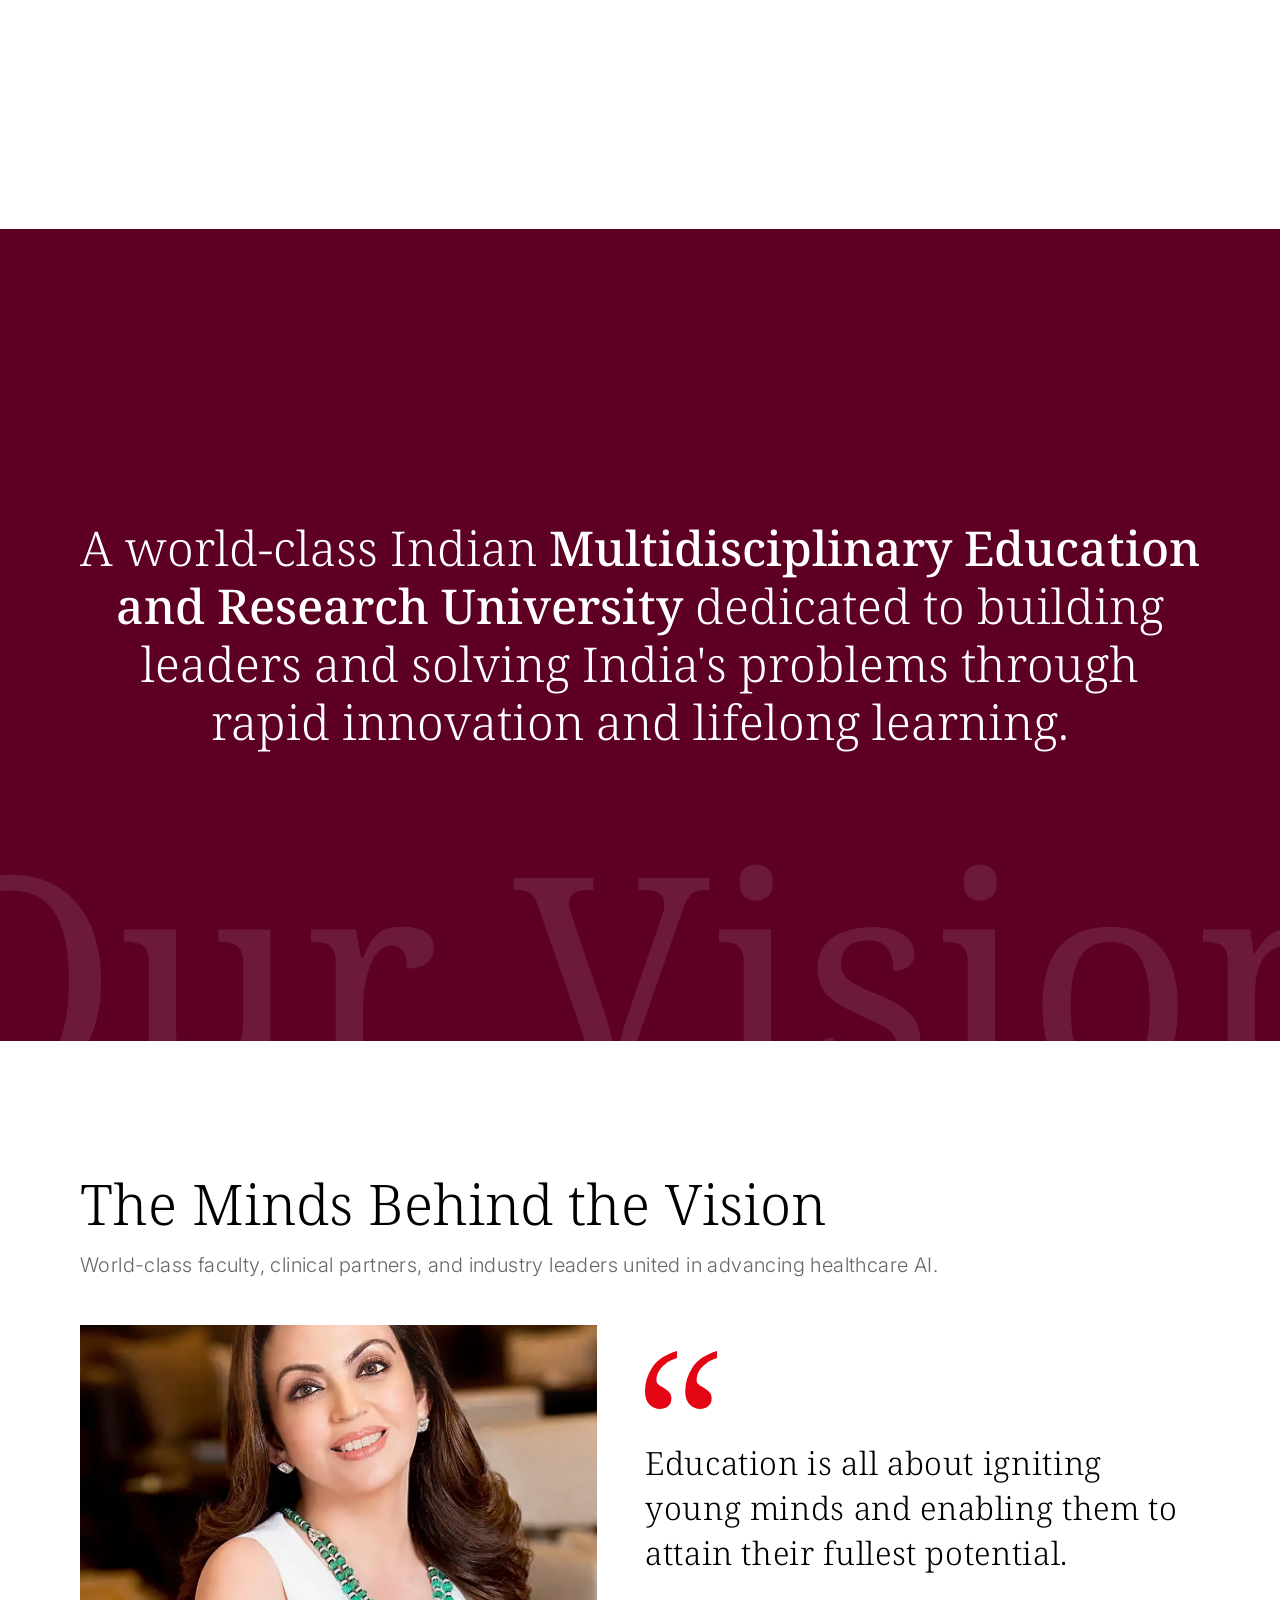
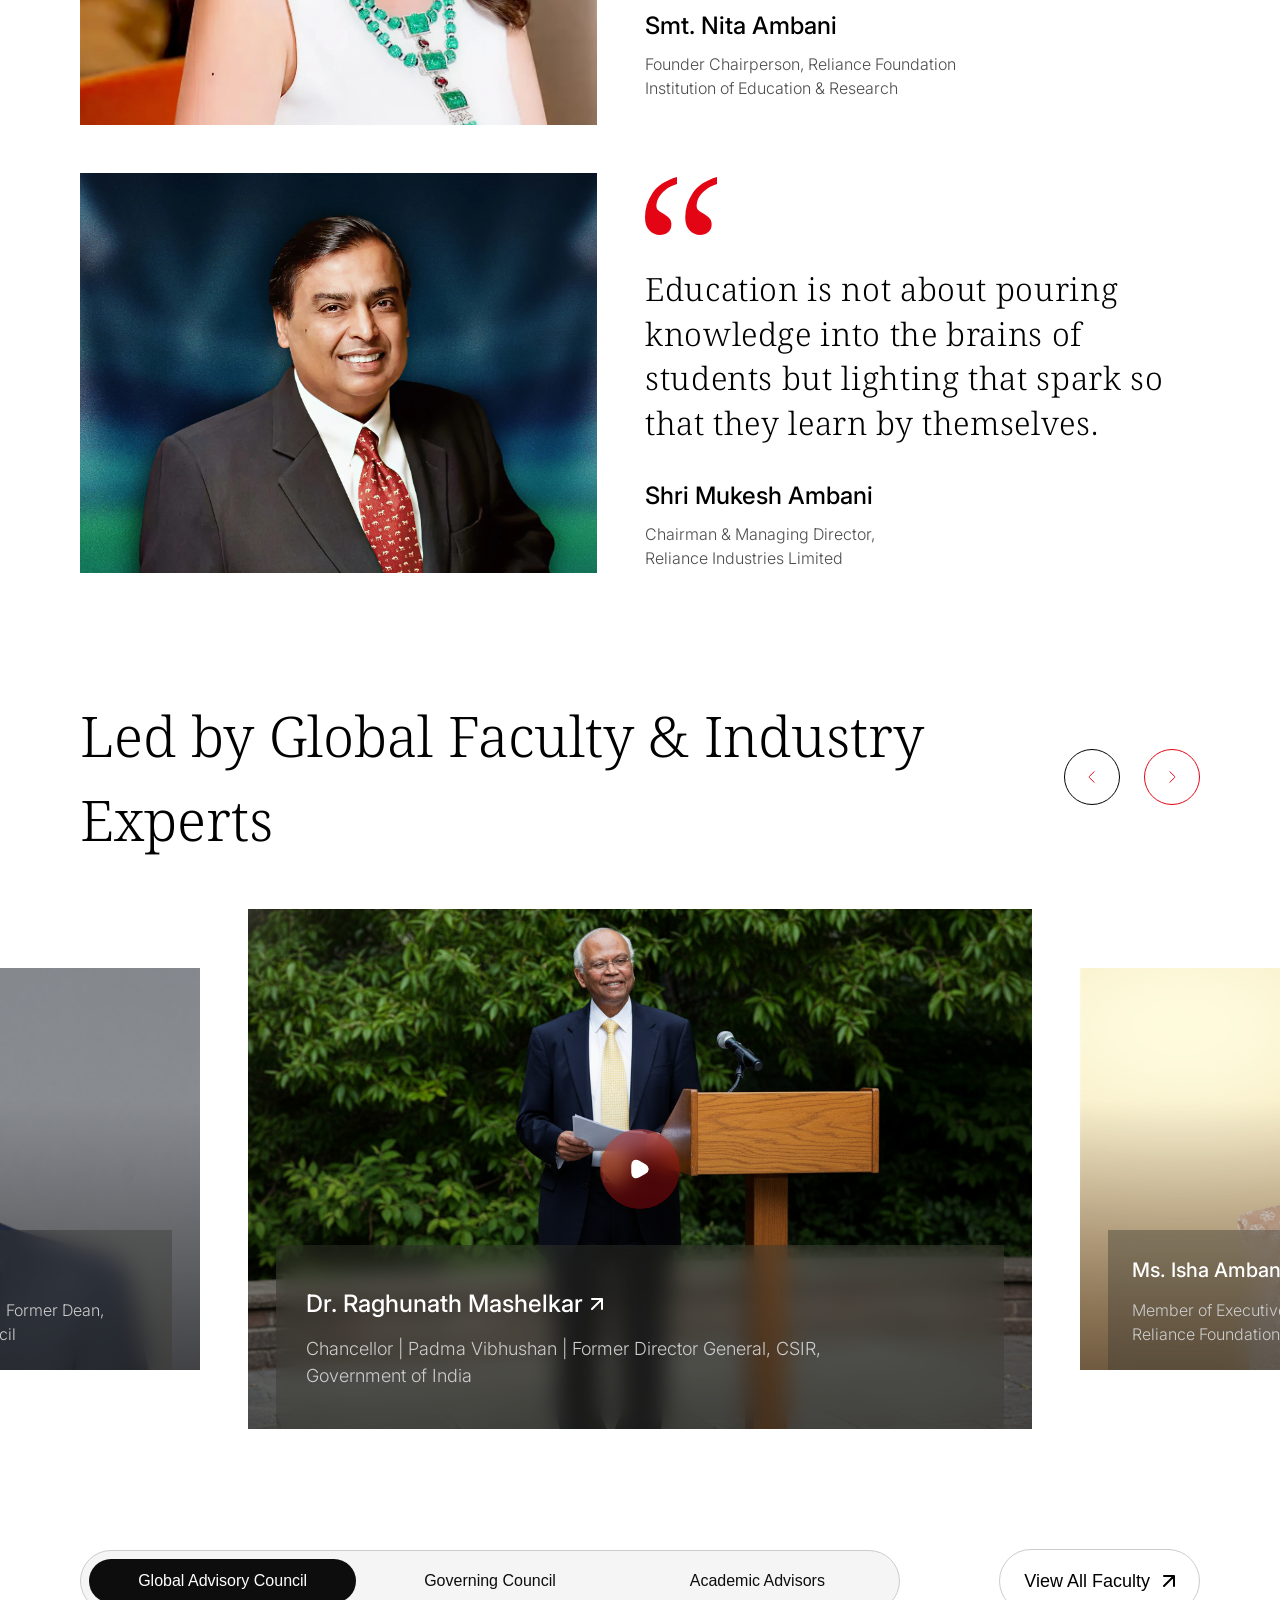
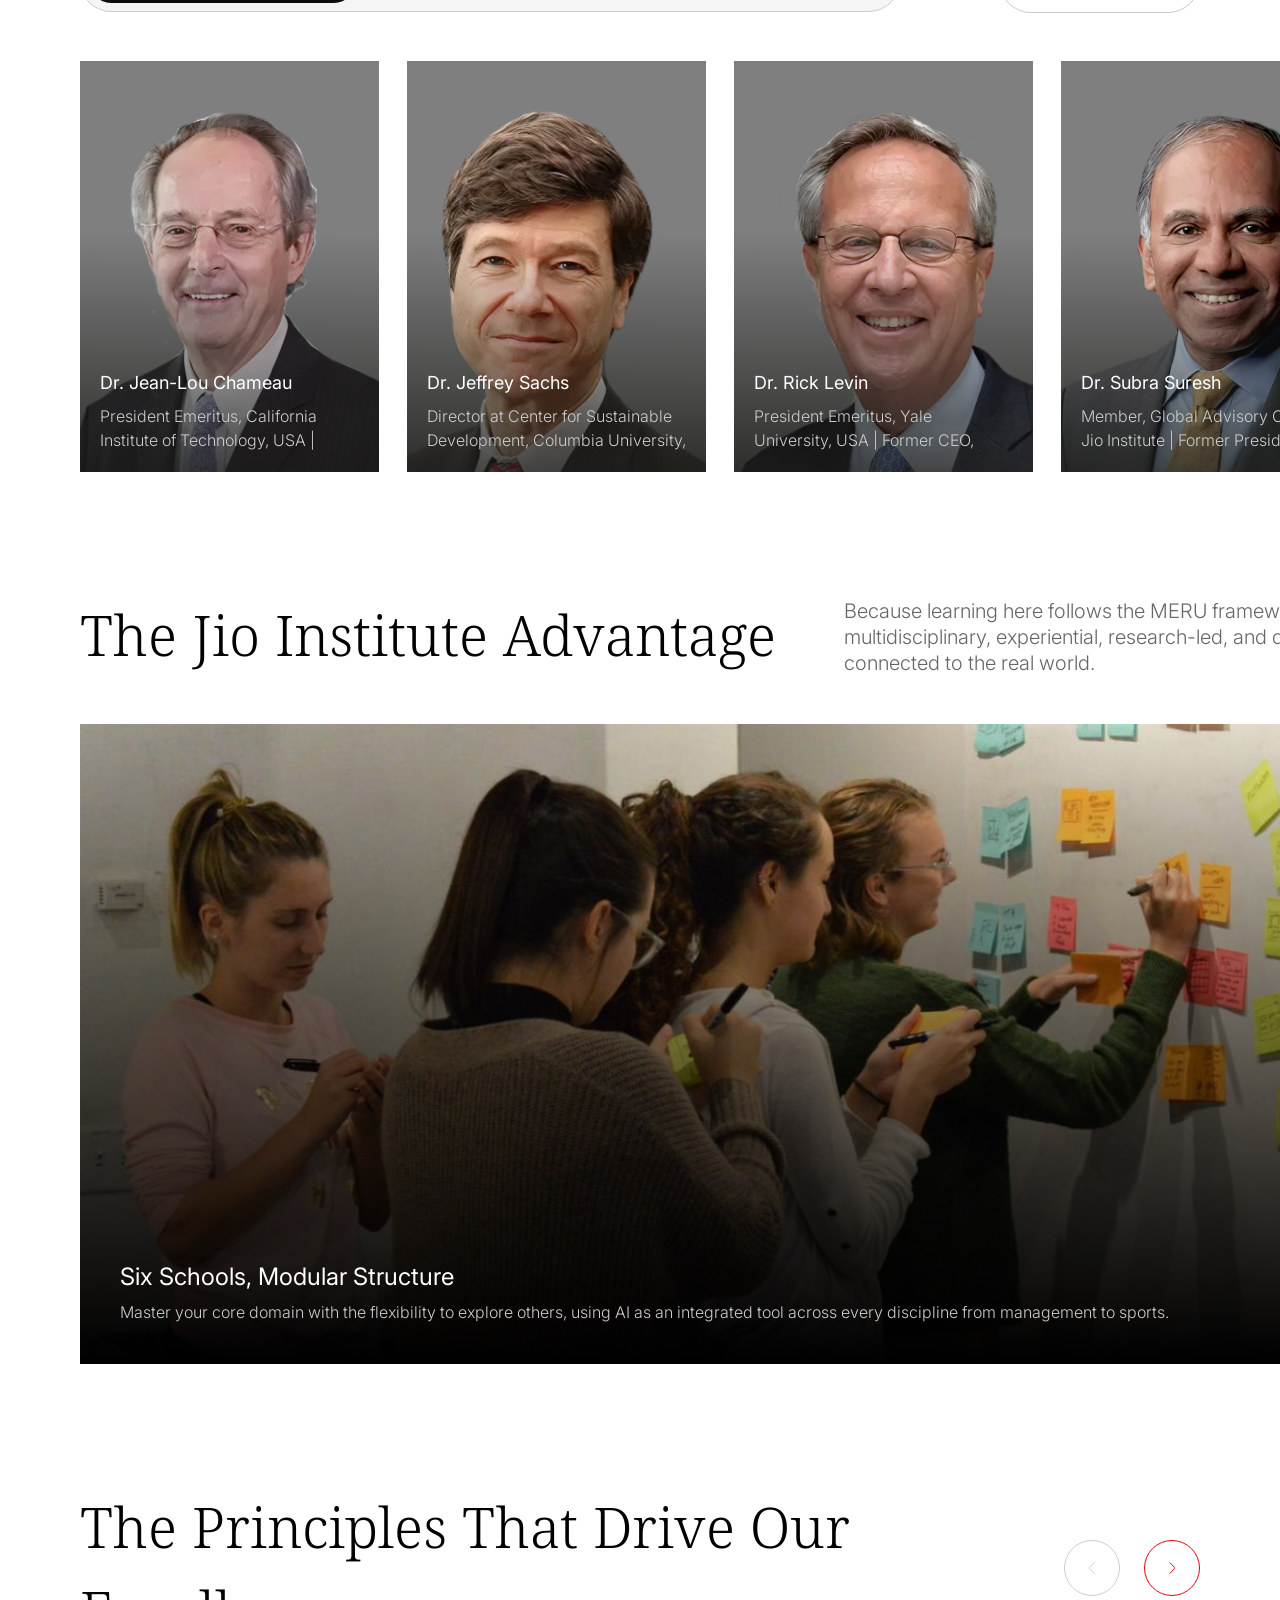
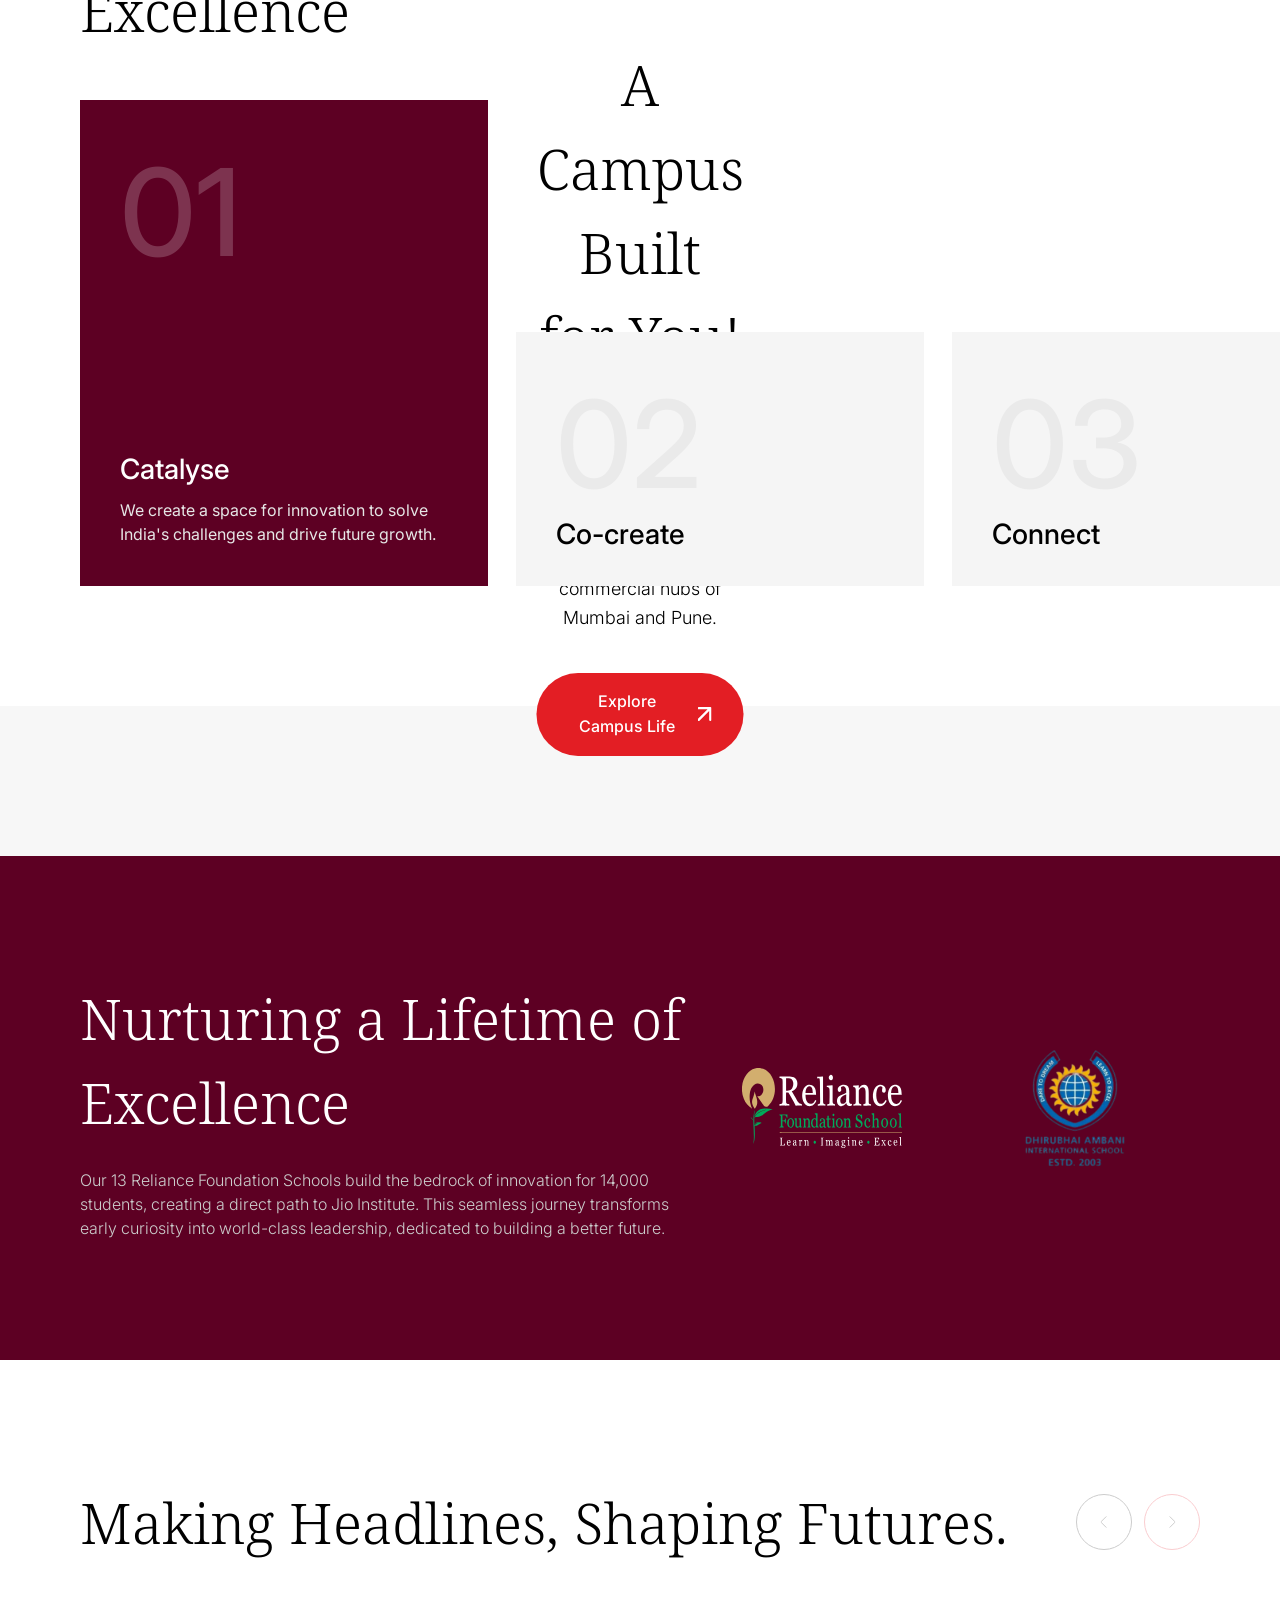
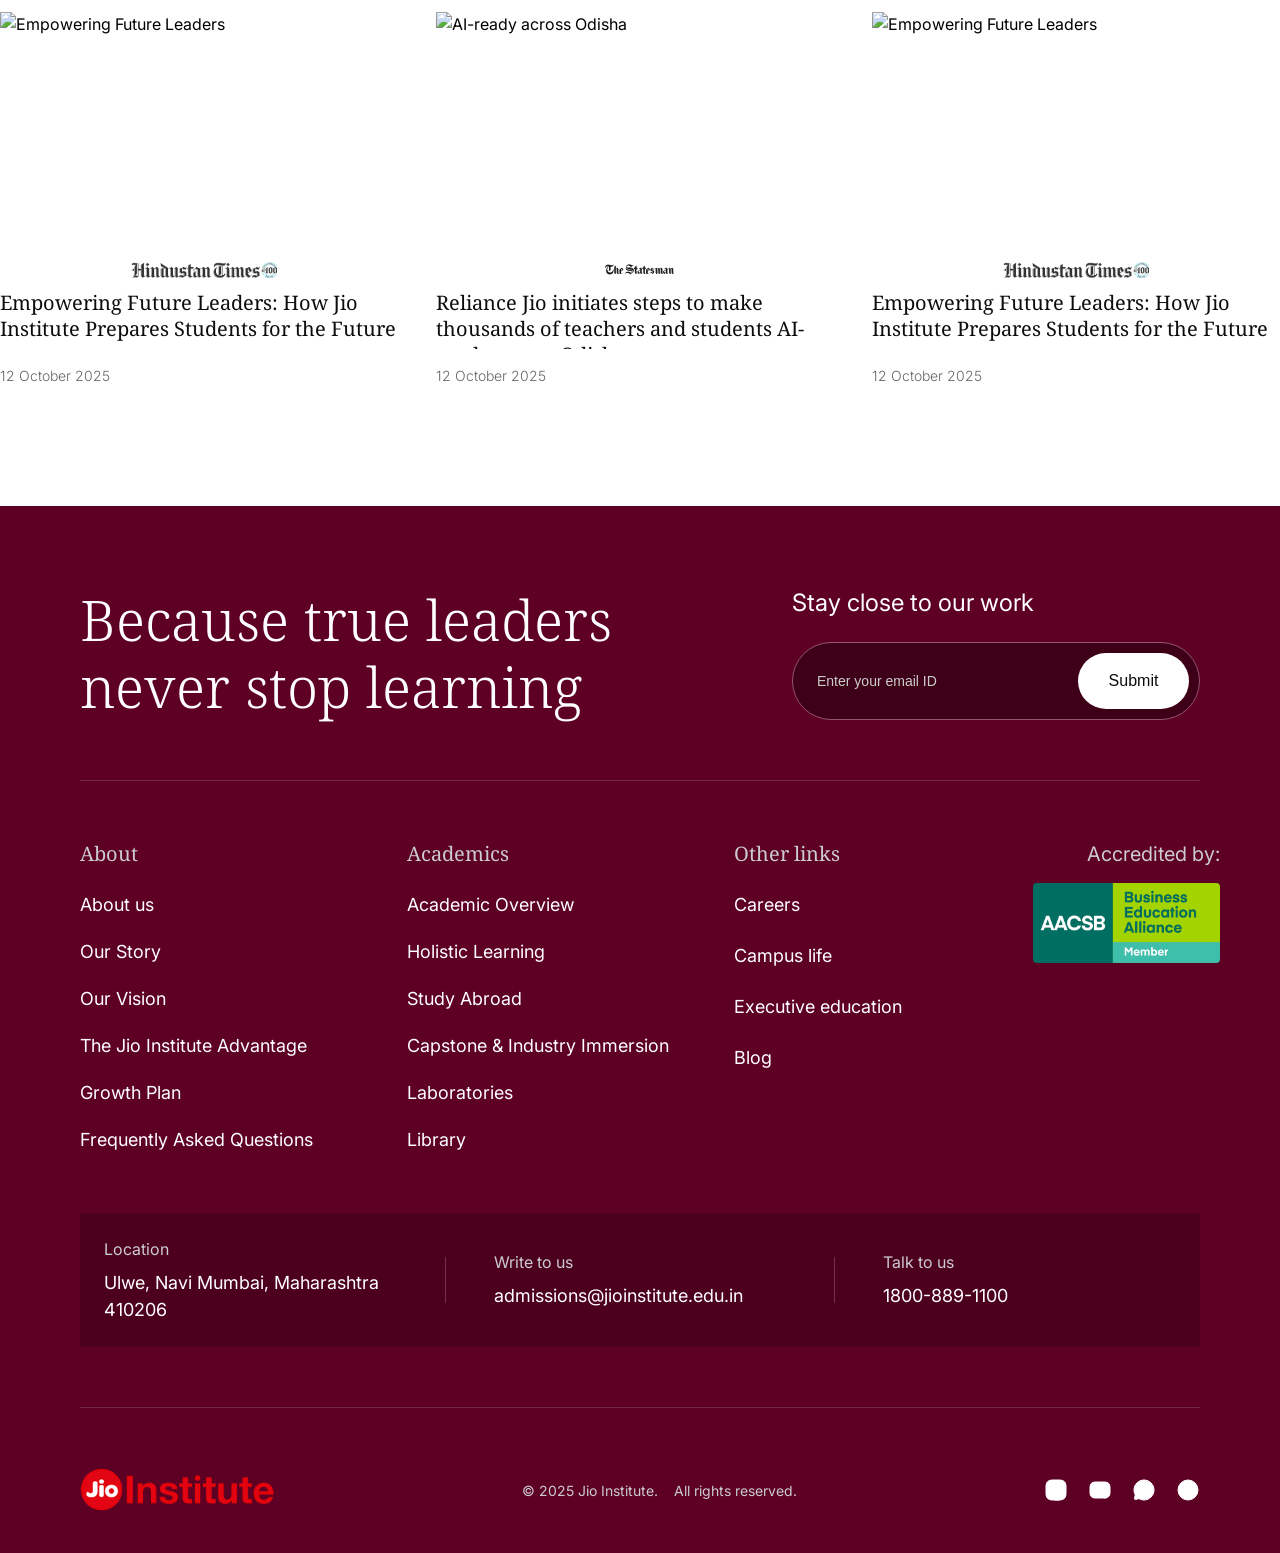
==== commit 99ac93d5: "feat: about us" ====
--- a/about.html
+++ b/about.html
@@ -332,12 +332,6 @@
         <!-- MODAL  -->
         <div class="modal-backdrop" id="modalBackdrop">
             <div class="modal" id="modal">
-
-                <!-- <button class="modal-close" id="modalClose">
-                    <svg viewBox="0 0 24 24" fill="none" stroke="currentColor" stroke-width="2.5">
-                        <path d="M18 6L6 18M6 6l12 12" />
-                    </svg>
-                </button> -->
 
                 <!-- HEADER: name + role on top -->
                 <div class="modal-header">
@@ -448,108 +442,184 @@
         </div>
 
         <!-- Faculty Tabs & Profiles -->
-        <div class="faculty-tabs">
-            <div class="faculty-tabs-header">
-                <div class="chips">
-                    <div class="chip active">Global Advisory Council</div>
-                    <div class="chip">Governing Council</div>
-                    <div class="chip">Academic Advisors</div>
-                </div>
-                <a href="#" class="view-all-link">
-                    View All Faculty
-                    <img src="images/arrow-up-right-red.svg" alt="">
-                </a>
-            </div>
-            <div class="profile-cards">
-                <div class="profile-card">
-                    <img class="profile-bg" src="images/profile-1.png" alt="Dr. Jean-Lou Chameau">
-                    <div class="profile-card-info">
-                        <span class="name">Dr. Jean-Lou Chameau</span>
-                        <span class="title">President Emeritus, California Institute of Technology, USA | Former
-                            President, KAUST, Saudi Arabia</span>
-                    </div>
-                </div>
-                <div class="profile-card">
-                    <img class="profile-bg" src="images/profile-2.png" alt="Dr. Jeffrey Sachs">
-                    <div class="profile-card-info">
-                        <span class="name">Dr. Jeffrey Sachs</span>
-                        <span class="title">Director at Center for Sustainable Development, Columbia University,
-                            USA</span>
-                    </div>
-                </div>
-                <div class="profile-card">
-                    <img class="profile-bg" src="images/profile-3.png" alt="Dr. Rick Levin">
-                    <div class="profile-card-info">
-                        <span class="name">Dr. Rick Levin</span>
-                        <span class="title">President Emeritus, Yale University, USA | Former CEO, Coursera</span>
-                    </div>
-                </div>
-                <div class="profile-card">
-                    <img class="profile-bg" src="images/profile-4.png" alt="Dr. Subra Suresh">
-                    <div class="profile-card-info">
-                        <span class="name">Dr. Subra Suresh</span>
-                        <span class="title">Member, Global Advisory Council, Jio Institute | Former President, Nanyang
-                            Technological University</span>
-                    </div>
-                </div>
+        <div class="container">
+            <div class="faculty-tabs">
+                <div class="faculty-tabs-header">
+                    <div class="chips">
+                        <button class="chip active" data-council="global">Global Advisory Council</button>
+                        <button class="chip" data-council="governing">Governing Council</button>
+                        <button class="chip" data-council="academic">Academic Advisors</button>
+                    </div>
+                    <!-- For Desktop  -->
+                    <button class="btn-secondary desktop-only">
+                        <a href="#">View All Faculty</a>
+                        <img src="images/arrow-black-btn.svg" alt="" aria-hidden="true">
+                    </button>
+                </div>
+                <div class="profile-cards">
+                    <!-- Global Advisory Council -->
+                    <div class="profile-card" data-council="global">
+                        <img class="profile-bg" src="images/profile-1.png" alt="Dr. Jean-Lou Chameau">
+                        <div class="profile-card-info">
+                            <span class="name">Dr. Jean-Lou Chameau</span>
+                            <span class="title">President Emeritus, California Institute of Technology, USA | Former
+                                President, KAUST, Saudi Arabia</span>
+                        </div>
+                    </div>
+                    <div class="profile-card" data-council="global">
+                        <img class="profile-bg" src="images/profile-2.png" alt="Dr. Jeffrey Sachs">
+                        <div class="profile-card-info">
+                            <span class="name">Dr. Jeffrey Sachs</span>
+                            <span class="title">Director at Center for Sustainable Development, Columbia University,
+                                USA</span>
+                        </div>
+                    </div>
+                    <div class="profile-card" data-council="global">
+                        <img class="profile-bg" src="images/profile-3.png" alt="Dr. Rick Levin">
+                        <div class="profile-card-info">
+                            <span class="name">Dr. Rick Levin</span>
+                            <span class="title">President Emeritus, Yale University, USA | Former CEO, Coursera</span>
+                        </div>
+                    </div>
+                    <div class="profile-card" data-council="global">
+                        <img class="profile-bg" src="images/profile-4.png" alt="Dr. Subra Suresh">
+                        <div class="profile-card-info">
+                            <span class="name">Dr. Subra Suresh</span>
+                            <span class="title">Member, Global Advisory Council, Jio Institute | Former President,
+                                Nanyang Technological University</span>
+                        </div>
+                    </div>
+                    <!-- Governing Council -->
+                    <div class="profile-card" data-council="governing" style="display:none">
+                        <img class="profile-bg" src="images/profile-1.png" alt="Governing Council Member">
+                        <div class="profile-card-info">
+                            <span class="name">Governing Council Member</span>
+                            <span class="title">Placeholder — Governing Council</span>
+                        </div>
+                    </div>
+                    <!-- Academic Advisors -->
+                    <div class="profile-card" data-council="academic" style="display:none">
+                        <img class="profile-bg" src="images/profile-2.png" alt="Academic Advisor">
+                        <div class="profile-card-info">
+                            <span class="name">Academic Advisor</span>
+                            <span class="title">Placeholder — Academic Advisors</span>
+                        </div>
+                    </div>
+                </div>
+                <!-- For Mobile  -->
+                <button class="btn-secondary mobile-only">
+                    <a href="#">View All Faculty</a>
+                    <img src="images/arrow-black-btn.svg" alt="" aria-hidden="true">
+                </button>
             </div>
         </div>
     </section>
 
     <!-- THE JIO INSTITUTE ADVANTAGE -->
     <section class="advantage-section" id="advantage">
-        <div class="advantage-header">
-            <h2>The Jio Institute Advantage</h2>
-            <p>Because learning here follows the MERU framework multidisciplinary, experiential, research-led, and
-                deeply connected to the real world.</p>
-        </div>
-        <div class="advantage-image">
-            <img src="images/advantage-1.png" alt="Six Schools, Modular Structure">
-            <div class="advantage-image-text">
-                <h3>Six Schools, Modular Structure</h3>
-                <p>Master your core domain with the flexibility to explore others, using AI as an integrated tool across
-                    every discipline from management to sports.</p>
+        <div class="container">
+            <div class="advantage-header">
+                <h2>The Jio Institute Advantage</h2>
+                <p>Because learning here follows the MERU framework multidisciplinary, experiential, research-led, and
+                    deeply connected to the real world.</p>
+            </div>
+            <!-- Desktop: single image -->
+            <div class="advantage-image desktop-only">
+                <img src="images/advantage-1.png" alt="Six Schools, Modular Structure">
+                <div class="advantage-image-text">
+                    <h3>Six Schools, Modular Structure</h3>
+                    <p>Master your core domain with the flexibility to explore others, using AI as an integrated tool
+                        across every discipline from management to sports.</p>
+                </div>
+            </div>
+
+            <!-- Mobile: Stacked Card Slider -->
+            <div class="adv-stack mobile-only" id="advStack">
+                <div class="adv-card adv-card--0" data-index="0">
+                    <img src="images/advantage-1.png" alt="Six Schools, Modular Structure">
+                    <div class="adv-card-text">
+                        <h3>Six Schools, Modular Structure</h3>
+                        <p>Master your core domain with the flexibility to explore others, using AI as an integrated
+                            tool across every discipline from management to sports.</p>
+                    </div>
+                </div>
+                <div class="adv-card adv-card--1" data-index="1">
+                    <img src="images/campus-main.png" alt="Mandatory Global Exposure">
+                    <div class="adv-card-text">
+                        <h3>Mandatory Global &amp; Industry Exposure</h3>
+                        <p>Mandatory study abroad at partner universities across Singapore, Canada, UK, and the USA,
+                            with deep industry immersion built into every programme.</p>
+                    </div>
+                </div>
+                <div class="adv-card adv-card--2" data-index="2">
+                    <img src="images/about-header.png" alt="Research-Led Learning">
+                    <div class="adv-card-text">
+                        <h3>Research-Led Learning</h3>
+                        <p>Coursework grounded in live research projects, innovation labs, and thought leadership —
+                            turning every student into a future-ready problem solver.</p>
+                    </div>
+                </div>
             </div>
         </div>
     </section>
 
     <!-- PRINCIPLES SECTION -->
     <section class="principles-section">
-        <div class="principles-header">
-            <h2>The Principles That Drive Our Excellence</h2>
-            <div class="nav-arrows">
-                <button class="nav-arrow prev disabled">
-                    <img src="images/arrow-right-nav-disabled.svg" alt="Previous">
-                </button>
-                <button class="nav-arrow active">
-                    <img src="images/arrow-right-nav.svg" alt="Next">
-                </button>
-            </div>
-        </div>
-        <div class="principles-cards">
-            <div class="principle-card card-01">
-                <span class="principle-number">01</span>
-                <div class="principle-desc">
-                    <h3>Catalyse</h3>
-                    <p>We create a space for innovation to solve India's challenges and drive future growth.</p>
-                </div>
-            </div>
-            <div class="principle-card card-02">
-                <span class="principle-number">02</span>
-                <div class="principle-desc">
-                    <h3>Co-create</h3>
-                </div>
-            </div>
-            <div class="principle-card card-03">
-                <span class="principle-number">03</span>
-                <div class="principle-desc">
-                    <h3>Connect</h3>
-                </div>
-            </div>
-            <div class="principle-card card-04">
-                <span class="principle-number">04</span>
-                <div class="principle-desc">
-                    <h3>Communicate</h3>
+        <div class="container">
+            <div class="principles-header">
+                <h2>The Principles That Drive Our Excellence</h2>
+                <div class="nav-arrows">
+                    <button class="nav-arrow prev disabled">
+                        <img src="images/arrow-right-nav-disabled.svg" alt="Previous">
+                    </button>
+                    <button class="nav-arrow active">
+                        <img src="images/arrow-right-nav.svg" alt="Next">
+                    </button>
+                </div>
+            </div>
+            <div class="principles-cards">
+                <div class="principle-card card-01" data-number="01" data-title="Catalyse"
+                    data-desc="We create a space for innovation to solve India's challenges and drive future growth.">
+                    <span class="principle-number">01</span>
+                    <div class="principle-desc">
+                        <h3>Catalyse</h3>
+                        <p>We create a space for innovation to solve India's challenges and drive future growth.</p>
+                    </div>
+                </div>
+                <div class="principle-card card-02" data-number="02" data-title="Co-create"
+                    data-desc="We partner with industry, government, and communities to co-build solutions that matter.">
+                    <span class="principle-number">02</span>
+                    <div class="principle-desc">
+                        <h3>Co-create</h3>
+                    </div>
+                </div>
+                <div class="principle-card card-03" data-number="03" data-title="Connect"
+                    data-desc="We build bridges between disciplines, cultures, and ideas to enable holistic thinking.">
+                    <span class="principle-number">03</span>
+                    <div class="principle-desc">
+                        <h3>Connect</h3>
+                    </div>
+                </div>
+                <div class="principle-card card-04" data-number="04" data-title="Communicate"
+                    data-desc="We equip every graduate to articulate their ideas compellingly across any audience.">
+                    <span class="principle-number">04</span>
+                    <div class="principle-desc">
+                        <h3>Communicate</h3>
+                    </div>
+                </div>
+                <div class="principle-card card-05" data-number="05" data-title="Communicate"
+                    data-desc="We equip every graduate to articulate their ideas compellingly across any audience.">
+                    <span class="principle-number">05</span>
+                    <div class="principle-desc">
+                        <h3>Communicate</h3>
+                    </div>
+                </div>
+                <div class="principle-card card-06" data-number="06" data-title="Communicate"
+                    data-desc="We equip every graduate to articulate their ideas compellingly across any audience.">
+                    <span class="principle-number">06</span>
+                    <div class="principle-desc">
+                        <h3>Communicate</h3>
+                    </div>
                 </div>
             </div>
         </div>
@@ -557,50 +627,65 @@
 
     <!-- A CAMPUS BUILT FOR YOU -->
     <section class="campus-section" id="campus">
-        <div class="campus-photos-mosaic">
-            <img class="cp-1" src="images/campus-a1.png" alt="">
-            <img class="cp-2" src="images/campus-a2.png" alt="">
-            <img class="cp-3" src="images/campus-main.png" alt="">
-            <img class="cp-4" src="images/campus-a4.png" alt="">
-            <img class="cp-5" src="images/campus-a5.png" alt="">
-            <img class="cp-6" src="images/campus-a6.png" alt="">
-            <img class="cp-7" src="images/campus-a10.png" alt="">
-            <img class="cp-8" src="images/campus-a7.png" alt="">
-            <img class="cp-9" src="images/campus-a8.png" alt="">
-            <img class="cp-10" src="images/campus-a9.png" alt="">
-        </div>
-        <div class="campus-content">
-            <h2>A Campus Built for You!</h2>
-            <p>Our 52 acre carbon-neutral Dronagiri campus provides a world-class, accessible launchpad strategically
-                located under two hours from the commercial hubs of Mumbai and Pune.</p>
-            <a href="#" class="btn-primary">
-                Explore Campus Life
-                <img src="images/arrow-up-right-white.svg" alt="">
-            </a>
-        </div>
+        <div class="campus-media">
+            <div class="campus-image">
+                <img src="images/campus.png" alt="Jio Institute Campus">
+            </div>
+            <div class="campus-content">
+                <h2>A Campus Built for You!</h2>
+                <p>Our 52 acre carbon-neutral Dronagiri campus provides a world-class, accessible launchpad
+                    strategically
+                    located under two hours from the commercial hubs of Mumbai and Pune.</p>
+                <a href="#" class="btn-primary">
+                    Explore Campus Life
+                    <img src="images/arrow-up-right-white.svg" alt="">
+                </a>
+            </div>
+        </div>
+
+
     </section>
 
     <!-- NURTURING A LIFETIME OF EXCELLENCE -->
     <section class="legacy-section">
-        <div class="legacy-text">
-            <h2>Nurturing a Lifetime of Excellence</h2>
-            <p>Our 13 Reliance Foundation Schools build the bedrock of innovation for 14,000 students, creating a direct
-                path to Jio Institute. This seamless journey transforms early curiosity into world-class leadership,
-                dedicated to building a better future.</p>
-        </div>
-        <div class="legacy-logos">
-            <div class="legacy-logo-box">
-                <img src="images/reliance-foundation-logo.svg" alt="Reliance Foundation School">
-            </div>
-            <div class="legacy-logo-box dais">
-                <img src="images/dais-logo.png" alt="Dhirubhai Ambani International School">
+        <div class="container">
+            <div class="legacy-content">
+                <div class="legacy-text">
+                    <h2>Nurturing a Lifetime of Excellence</h2>
+                    <p>Our 13 Reliance Foundation Schools build the bedrock of innovation for 14,000 students, creating
+                        a
+                        direct
+                        path to Jio Institute. This seamless journey transforms early curiosity into world-class
+                        leadership,
+                        dedicated to building a better future.</p>
+                </div>
+                <div class="legacy-logos">
+                    <div class="legacy-logo-box reliance">
+                        <img src="images/reliance-foundation-logo.svg" alt="Reliance Foundation School">
+                    </div>
+                    <div class="legacy-logo-box dais">
+                        <img src="images/dais-logo.png" alt="Dhirubhai Ambani International School">
+                    </div>
+                </div>
             </div>
         </div>
     </section>
 
     <!-- MAKING HEADLINES -->
     <section class="news-section">
-        <h2>Making Headlines, Shaping Futures.</h2>
+        <div class="container">
+            <div class="news-header">
+                <h2>Making Headlines, Shaping Futures.</h2>
+                <div class="news-nav-arrows">
+                    <button class="nav-arrow prev disabled">
+                        <img src="images/arrow-right-nav.svg" alt="Previous">
+                    </button>
+                    <button class="nav-arrow next active">
+                        <img src="images/arrow-right-nav.svg" alt="Next">
+                    </button>
+                </div>
+            </div>
+        </div>
         <div class="blog-cards">
             <div class="blog-card">
                 <div class="blog-card-image">
@@ -640,14 +725,14 @@
                 </div>
             </div>
         </div>
-        <div class="news-nav-arrows">
+        <!-- <div class="news-nav-arrows">
             <button class="nav-arrow prev disabled">
                 <img src="images/arrow-right-nav.svg" alt="Previous">
             </button>
             <button class="nav-arrow active">
                 <img src="images/arrow-right-nav.svg" alt="Next">
             </button>
-        </div>
+        </div> -->
     </section>
 
     <!-- FOOTER -->
--- a/css/about.css
+++ b/css/about.css
@@ -85,6 +85,25 @@
     cursor: pointer;
 }
 
+.btn-secondary {
+    display: inline-flex;
+    align-items: center;
+    padding-inline: 24px;
+    height: 64px;
+    border: 1px solid rgba(204, 204, 204, 1);
+    border-radius: 100px;
+    font-size: 18px;
+    font-weight: 400;
+    color: var(--black);
+    white-space: nowrap;
+}
+
+.btn-secondary img {
+    width: 12px;
+    height: 12px;
+    margin-left: 8px;
+}
+
 /* ========== NAVBAR ========== */
 .navbar {
     position: fixed;
@@ -876,7 +895,6 @@
 
 /* Chips/Tabs */
 .faculty-tabs {
-    padding: 0 80px;
     display: flex;
     flex-direction: column;
     gap: 48px;
@@ -894,6 +912,7 @@
     border-radius: 48px;
     padding: 8px;
     width: 820px;
+    border: 0.5px solid var(--text-light-gray);
 }
 
 .chip {
@@ -916,7 +935,7 @@
     color: var(--white);
 }
 
-.view-all-link {
+/* .view-all-link {
     display: inline-flex;
     align-items: center;
     gap: 8px;
@@ -926,12 +945,12 @@
     text-decoration: none;
     padding: 24px 32px;
     border-radius: 48px;
-}
-
-.view-all-link img {
+} */
+
+/* .view-all-link img {
     width: 24px;
     height: 24px;
-}
+} */
 
 /* Profile Cards */
 .profile-cards {
@@ -945,6 +964,7 @@
     position: relative;
     overflow: hidden;
     flex-shrink: 0;
+    background: rgba(0, 0, 0, 0.5);
 }
 
 .profile-card img.profile-bg {
@@ -1203,11 +1223,7 @@
 /* ========== JIO INSTITUTE ADVANTAGE ========== */
 .advantage-section {
     background: var(--white);
-    padding: 120px 80px;
-    display: flex;
-    flex-direction: column;
-    gap: 48px;
-    align-items: center;
+    padding: 120px 0;
 }
 
 .advantage-header {
@@ -1215,16 +1231,17 @@
     justify-content: space-between;
     align-items: flex-end;
     width: 1280px;
-}
-
-.advantage-header h2 {
+    margin-bottom: 48px;
+}
+
+/* .advantage-header h2 {
     font-family: 'Noto Serif', serif;
     font-size: 56px;
     font-weight: 300;
     line-height: 67px;
     color: var(--text-dark);
     width: 516px;
-}
+} */
 
 .advantage-header p {
     font-size: 20px;
@@ -1270,6 +1287,7 @@
     font-weight: 400;
     line-height: 31px;
     color: var(--white);
+    font-family: var(--font-primary);
 }
 
 .advantage-image-text p {
@@ -1279,31 +1297,81 @@
     color: var(--text-light-gray);
 }
 
+/* ── ADVANTAGE MOBILE STACKED SLIDER ── */
+.adv-stack {
+    position: relative;
+    height: 640px;
+    width: 100%;
+}
+
+.adv-card {
+    position: absolute;
+    left: 0;
+    right: 0;
+    overflow: hidden;
+    transform-origin: top center;
+    transition: transform 0.5s cubic-bezier(0.25, 0.8, 0.25, 1),
+        opacity 0.5s ease;
+}
+
+.adv-card img {
+    width: 100%;
+    height: 100%;
+    object-fit: cover;
+    display: block;
+}
+
+/* Card text overlay */
+.adv-card-text {
+    position: absolute;
+    bottom: 0;
+    left: 0;
+    right: 0;
+    padding: 20px;
+    background: linear-gradient(to top, rgba(0, 0, 0, 0.85) 0%, rgba(0, 0, 0, 0) 100%);
+    color: var(--white);
+    display: flex;
+    flex-direction: column;
+    gap: 8px;
+}
+
+.adv-card-text h3 {
+    font-family: var(--font-primary);
+    font-size: 20px;
+    font-weight: 500;
+    line-height: 1.3;
+    color: var(--white);
+}
+
+.adv-card-text p {
+    font-size: 14px;
+    font-weight: 300;
+    line-height: 1.6;
+    color: rgba(255, 255, 255, 0.8);
+}
+
+
 /* ========== PRINCIPLES SECTION ========== */
 .principles-section {
     background: var(--white);
-    padding: 120px 0;
-    display: flex;
-    flex-direction: column;
-    gap: 48px;
-    align-items: center;
+    padding-bottom: 120px;
 }
 
 .principles-header {
     display: flex;
     justify-content: space-between;
-    align-items: flex-end;
-    width: 1280px;
-}
-
-.principles-header h2 {
+    align-items: center;
+    margin-bottom: 48px;
+}
+
+/* .principles-header h2 {
     font-family: 'Noto Serif', serif;
     font-size: 56px;
     font-weight: 300;
     line-height: 1.16;
     color: var(--black);
     width: 734px;
-}
+} */
 
 .principles-cards {
     width: 1440px;
@@ -1318,19 +1386,21 @@
     flex-direction: column;
     justify-content: space-between;
     padding: 40px;
+    z-index: 1;
 }
 
 .principle-card.card-01 {
-    left: 80px;
+    left: 0;
     top: 0;
     width: 408px;
     height: 486px;
     background: var(--primary-maroon);
     color: var(--white);
-}
-
-.principle-card.card-02 {
-    left: 516px;
+    z-index: 5;
+}
+
+/* Slide cards — left position set dynamically by JS */
+.principle-card:not(.card-01) {
     top: 232px;
     width: 408px;
     height: 254px;
@@ -1338,24 +1408,6 @@
     color: var(--black);
 }
 
-.principle-card.card-03 {
-    left: 952px;
-    top: 232px;
-    width: 408px;
-    height: 254px;
-    background: var(--light-gray-bg);
-    color: var(--black);
-}
-
-.principle-card.card-04 {
-    left: 1388px;
-    top: 232px;
-    width: 408px;
-    height: 254px;
-    background: var(--light-gray-bg);
-    color: var(--black);
-}
-
 .principle-number {
     font-size: 121px;
     font-weight: 500;
@@ -1381,11 +1433,12 @@
     font-size: 28px;
     font-weight: 500;
     line-height: 1.2;
-}
-
-.principle-card:not(.card-01) .principle-desc h3 {
+    font-family: var(--font-primary);
+}
+
+/* .principle-card:not(.card-01) .principle-desc h3 {
     text-align: right;
-}
+} */
 
 .principle-desc p {
     font-size: 16px;
@@ -1394,157 +1447,104 @@
     color: #e6e6e6;
 }
 
-/* ========== CAMPUS SECTION ========== */
 .campus-section {
-    background: var(--light-gray-bg);
-    height: 960px;
+    background-color: #f7f7f7;
+    display: flex;
+    flex-direction: column;
+    align-items: center;
+    padding-bottom: 100px;
+}
+
+.campus-media {
     position: relative;
-    display: flex;
-    align-items: center;
-    justify-content: center;
-    overflow: hidden;
-}
-
-.campus-photos-mosaic {
+}
+
+.campus-image {
+    width: 100%;
+    margin-bottom: 24px;
+    text-align: center;
+    opacity: 0;
+    transform: translateY(-40px);
+    transition: transform 0.8s ease-out, opacity 0.8s ease-out;
+}
+
+.campus-image.animate-in {
+    opacity: 1;
+    transform: translateY(0);
+}
+
+.campus-image img {
+    width: 100%;
+    height: auto;
+    object-fit: cover;
+    display: block;
+}
+
+.campus-content {
+    display: flex;
+    flex-direction: column;
+    align-items: center;
+    text-align: center;
+    padding: 0 20px;
     position: absolute;
-    top: -758px;
     left: 50%;
-    transform: translateX(calc(-50% - 0.17px));
-    width: 1509.66px;
-    height: 776px;
-}
-
-.campus-photos-mosaic img {
-    position: absolute;
-    object-fit: cover;
-}
-
-.campus-photos-mosaic .cp-1 {
-    width: 272px;
-    height: 181px;
-    left: 25.66px;
-    top: 466px;
-}
-
-.campus-photos-mosaic .cp-2 {
-    width: 339px;
-    height: 390px;
-    left: -41px;
-    top: 68px;
-}
-
-.campus-photos-mosaic .cp-3 {
-    width: 469px;
-    height: 439px;
-    left: 50%;
-    top: 58px;
-    transform: translateX(calc(-50% - 1.33px));
-}
-
-.campus-photos-mosaic .cp-4 {
-    width: 188px;
-    height: 306px;
-    left: 996px;
-    top: 193px;
-}
-
-.campus-photos-mosaic .cp-5 {
-    width: 239px;
-    height: 256px;
-    left: 996px;
-    top: -71px;
-}
-
-.campus-photos-mosaic .cp-6 {
-    width: 205px;
-    height: 370px;
-    left: 306px;
-    top: 127px;
-}
-
-.campus-photos-mosaic .cp-7 {
-    width: 205px;
-    height: 138px;
-    left: 306px;
-    top: -19px;
-}
-
-.campus-photos-mosaic .cp-8 {
-    width: 282px;
-    height: 220px;
-    left: 1192px;
-    top: 427px;
-}
-
-.campus-photos-mosaic .cp-9 {
-    width: 282px;
-    height: 226px;
-    left: 1192px;
-    top: 193px;
-}
-
-.campus-photos-mosaic .cp-10 {
-    width: 231px;
-    height: 166px;
-    left: 1243px;
-    top: 19px;
-}
-
-.campus-content {
-    position: relative;
-    z-index: 1;
-    display: flex;
-    flex-direction: column;
-    gap: 40px;
-    align-items: center;
-    text-align: center;
-    margin-top: 272px;
-}
-
-.campus-content h2 {
+    transform: translateX(-50%);
+    bottom: 0;
+}
+
+/* .campus-content h2 {
     font-family: 'Noto Serif', serif;
-    font-size: 56px;
+    font-size: 48px;
+    font-weight: 400;
+    line-height: 1.2;
+    color: #333;
+    margin-bottom: 24px;
+} */
+
+.campus-content p {
+    font-size: 18px;
+    line-height: 1.6;
+    color: var(--black);
+    margin-top: 24px;
+    margin-bottom: 40px;
+    max-width: 846px;
     font-weight: 300;
-    line-height: 67px;
-    color: var(--text-dark);
-    width: 659px;
-}
-
-.campus-content p {
-    font-size: 24px;
-    font-weight: 300;
-    line-height: 1.5;
-    color: var(--text-dark);
-    width: 846px;
 }
 
 .btn-primary {
     display: inline-flex;
     align-items: center;
-    gap: 8px;
-    padding: 24px 32px;
-    background: var(--red-accent);
+    gap: 12px;
+    padding: 16px 32px;
+    background: #e31e24;
     color: var(--white);
-    border-radius: 48px;
-    font-size: 18px;
-    font-weight: 400;
+    border-radius: 50px;
+    font-size: 16px;
+    font-weight: 500;
     text-decoration: none;
-    cursor: pointer;
-    border: none;
-    white-space: nowrap;
+    transition: background 0.3s ease;
 }
 
 .btn-primary img {
-    width: 24px;
-    height: 24px;
-}
+    width: 14px;
+    height: 14px;
+}
+
+.btn-primary:hover {
+    background: #c1171c;
+}
+
+
 
 /* ========== LEGACY SECTION ========== */
 .legacy-section {
     background: var(--primary-maroon);
-    padding: 120px 80px;
-    display: flex;
-    align-items: flex-start;
+    padding: 120px 0;
+}
+
+.legacy-content {
+    display: flex;
+    align-items: center;
     justify-content: space-between;
 }
 
@@ -1553,10 +1553,6 @@
 }
 
 .legacy-text h2 {
-    font-family: 'Noto Serif', serif;
-    font-size: 56px;
-    font-weight: 300;
-    line-height: 67px;
     color: var(--white);
     margin-bottom: 24px;
 }
@@ -1571,18 +1567,27 @@
 .legacy-logos {
     display: flex;
     gap: 26px;
-    align-items: flex-start;
-}
-
-.legacy-logo-box {
-    width: 300px;
+    align-items: center;
+}
+
+.legacy-logo-box.reliance {
+    width: 204px;
+    height: 80px;
+}
+
+.legacy-logo-box img {
+    width: 100%;
+    height: 100%;
+    object-fit: contain;
+}
+
+.legacy-logo-box.dais {
+    width: 250px;
     height: 156px;
-    display: flex;
-    align-items: center;
-    justify-content: center;
-}
-
-.legacy-logo-box img {
+}
+
+
+/* .legacy-logo-box img {
     max-width: 204px;
     max-height: 80px;
     object-fit: contain;
@@ -1592,25 +1597,37 @@
     max-width: 196px;
     max-height: 196px;
     border-radius: 50%;
-}
+} */
 
 /* ========== NEWS / BLOG SECTION ========== */
 .news-section {
-    padding: 120px 80px;
+    padding: 120px 0;
     background: var(--white);
-    display: flex;
+    /* display: flex;
     flex-direction: column;
-    gap: 48px;
-}
-
-.news-section h2 {
+    gap: 48px; */
+}
+.news-header{
+    display: flex;
+    align-items: center;
+    justify-content: space-between;
+    margin-bottom: 48px;
+}
+.news-nav-arrows{
+    display: flex;
+    align-items: center;
+    justify-content: center;
+    gap: 12px;
+}
+
+/* .news-section h2 {
     font-family: 'Noto Serif', serif;
     font-size: 56px;
     font-weight: 300;
     line-height: 67px;
     color: var(--text-dark);
     width: 626px;
-}
+} */
 
 .blog-cards {
     display: flex;
@@ -1926,7 +1943,15 @@
     display: contents;
 }
 
-.news-nav-arrows {
+/* .news-nav-arrows {
+    display: none;
+} */
+
+.desktop-only {
+    display: block;
+}
+
+.mobile-only {
     display: none;
 }
 
@@ -1943,6 +1968,20 @@
 
     h4 {
         font-size: 24px;
+    }
+
+    .desktop-only {
+        display: none;
+    }
+
+    .mobile-only {
+        display: block;
+    }
+
+    .btn-secondary {
+        width: 100%;
+        justify-content: center;
+        height: 48px;
     }
 
     /* --- NAVBAR --- */
@@ -2052,6 +2091,11 @@
     .tab-dropdown-icon {
         width: 14px;
         height: 8px;
+        transition: transform 0.3s ease;
+    }
+
+    .rotate-180 {
+        transform: rotate(180deg);
     }
 
     /* --- OUR STORY (TIMELINE) --- */
@@ -2278,7 +2322,6 @@
 
     /* Faculty Tabs & Profiles */
     .faculty-tabs {
-        padding: 0 20px;
         gap: 32px;
     }
 
@@ -2300,10 +2343,10 @@
         height: 40px;
     }
 
-    .view-all-link {
+    /* .view-all-link {
         padding: 0;
         font-size: 16px;
-    }
+    } */
 
     .profile-cards {
         display: grid;
@@ -2422,21 +2465,21 @@
 
     /* --- ADVANTAGE SECTION --- */
     .advantage-section {
-        padding: 60px 20px;
-        gap: 40px;
+        padding: 60px 0;
     }
 
     .advantage-header {
         flex-direction: column;
         gap: 16px;
         width: 100%;
-    }
-
-    .advantage-header h2 {
+        margin-bottom: 40px;
+    }
+
+    /* .advantage-header h2 {
         font-size: 28px;
         line-height: 1.32;
         width: 100%;
-    }
+    } */
 
     .advantage-header p {
         font-size: 16px;
@@ -2467,78 +2510,91 @@
 
     /* --- PRINCIPLES SECTION --- */
     .principles-section {
-        padding: 60px 0 120px;
-        gap: 32px;
+        position: relative;
+        padding-bottom: 60px;
     }
 
     .principles-header {
-        width: 100%;
-        padding: 0 20px;
-        flex-direction: column;
-        align-items: flex-start;
-        gap: 32px;
-    }
-
-    .principles-header h2 {
+        margin-bottom: 40px;
+    }
+
+    .principle-card {
+        padding: 24px;
+    }
+
+    /* .principles-header h2 {
         font-size: 28px;
         line-height: 1.32;
         width: 100%;
-    }
+    } */
 
     .principles-header .nav-arrows {
-        display: none;
+        display: flex;
+        position: absolute;
+        bottom: 56px;
+        left: 50%;
+        transform: translateX(-50%);
+        z-index: 10;
+        gap: 16px;
+    }
+
+    .nav-arrow {
+        width: 48px;
+        height: 48px;
     }
 
     .principles-cards {
-        width: 100%;
-        height: auto;
+        width: calc(100vw - 40px);
+        margin: 0 auto;
         display: flex;
         gap: 16px;
-        padding-left: 20px;
-        overflow-x: auto;
-        -webkit-overflow-scrolling: touch;
-        scroll-snap-type: x mandatory;
+        padding: 0;
+        overflow: hidden;
+        position: relative;
     }
 
     .principle-card {
         position: relative;
         left: auto !important;
         top: auto !important;
-        width: 300px;
+        width: 100% !important;
+        height: 100%;
+        flex-shrink: 0;
+        background: var(--primary-maroon);
+        color: var(--white);
+    }
+
+    .principle-card.card-01 {
         height: 400px;
-        flex-shrink: 0;
-        scroll-snap-align: start;
     }
 
     .principle-card.card-02,
     .principle-card.card-03,
-    .principle-card.card-04 {
-        width: 300px;
+    .principle-card.card-04,
+    .principle-card.card-05,
+    .principle-card.card-06 {
+        width: 100% !important;
         height: 400px;
         background: var(--primary-maroon);
+    }
+
+    .principle-card .principle-number {
+        /* font-size: 80px; */
         color: var(--white);
-    }
-
-    .principle-card.card-02 .principle-number,
-    .principle-card.card-03 .principle-number,
-    .principle-card.card-04 .principle-number {
+        opacity: 0.2;
+    }
+
+    .principle-card .principle-desc h3 {
+        font-size: 24px;
+        text-align: left;
         color: var(--white);
     }
 
-    .principle-card:not(.card-01) .principle-desc h3 {
-        text-align: left;
-    }
-
-    .principle-desc p {
-        color: #e6e6e6;
-    }
-
-    .principle-number {
-        font-size: 80px;
-    }
-
-    .principle-desc h3 {
-        font-size: 24px;
+    .principle-card .principle-desc p {
+        display: block !important;
+        font-size: 14px;
+        line-height: 20px;
+        color: rgba(255, 255, 255, 0.8);
     }
 
     .principle-desc p {
@@ -2591,7 +2647,8 @@
     .campus-content {
         margin-top: 40px;
         padding: 0 20px;
-        gap: 24px;
+        gap: 0;
+        position: relative;
     }
 
     .campus-content h2 {
@@ -2604,7 +2661,7 @@
         font-size: 16px;
         line-height: 24px;
         width: 100%;
-        color: #333333;
+        margin-top: 8px;
     }
 
     .btn-primary {
@@ -2617,8 +2674,11 @@
 
     /* --- LEGACY SECTION --- */
     .legacy-section {
+        padding: 60px 0;
+    }
+
+    .legacy-content {
         flex-direction: column;
-        padding: 60px 20px;
         gap: 40px;
     }
 
@@ -2626,11 +2686,11 @@
         width: 100%;
     }
 
-    .legacy-text h2 {
+    /* .legacy-text h2 {
         font-size: 28px;
         line-height: 1.32;
         margin-bottom: 16px;
-    }
+    } */
 
     .legacy-text p {
         font-size: 14px;
@@ -2638,11 +2698,21 @@
     }
 
     .legacy-logos {
-        gap: 12px;
-        width: 100%;
-    }
-
-    .legacy-logo-box {
+        gap: 60px;
+        width: 100%;
+    }
+
+    .legacy-logo-box.reliance {
+        width: 132px;
+        height: 52px;
+    }
+
+    .legacy-logo-box.dais {
+        width: 74px;
+        height: 74px;
+    }
+
+    /* .legacy-logo-box {
         width: 161px;
         height: 78px;
     }
@@ -2655,7 +2725,7 @@
     .legacy-logo-box.dais img {
         max-width: 78px;
         max-height: 78px;
-    }
+    } */
 
     /* --- NEWS SECTION --- */
     .news-section {
@@ -2663,11 +2733,11 @@
         gap: 40px;
     }
 
-    .news-section h2 {
+    /* .news-section h2 {
         font-size: 28px;
         line-height: 1.32;
         width: 100%;
-    }
+    } */
 
     .blog-cards {
         flex-direction: column;
@@ -3007,12 +3077,9 @@
     left: 0;
     right: 0;
     background: #fff;
-    border: 1px solid #e5e5e5;
-    border-radius: 8px;
     padding: 8px 0;
     z-index: 10;
     box-shadow: 0 4px 12px rgba(0, 0, 0, 0.1);
-    margin-top: 4px;
 }
 
 .tab-dropdown-panel.active {
@@ -3046,8 +3113,8 @@
     display: none;
 }
 
-@media (max-width: 768px) {
+/* @media (max-width: 768px) {
     .principle-card {
         transform: none !important;
     }
-}
+} */
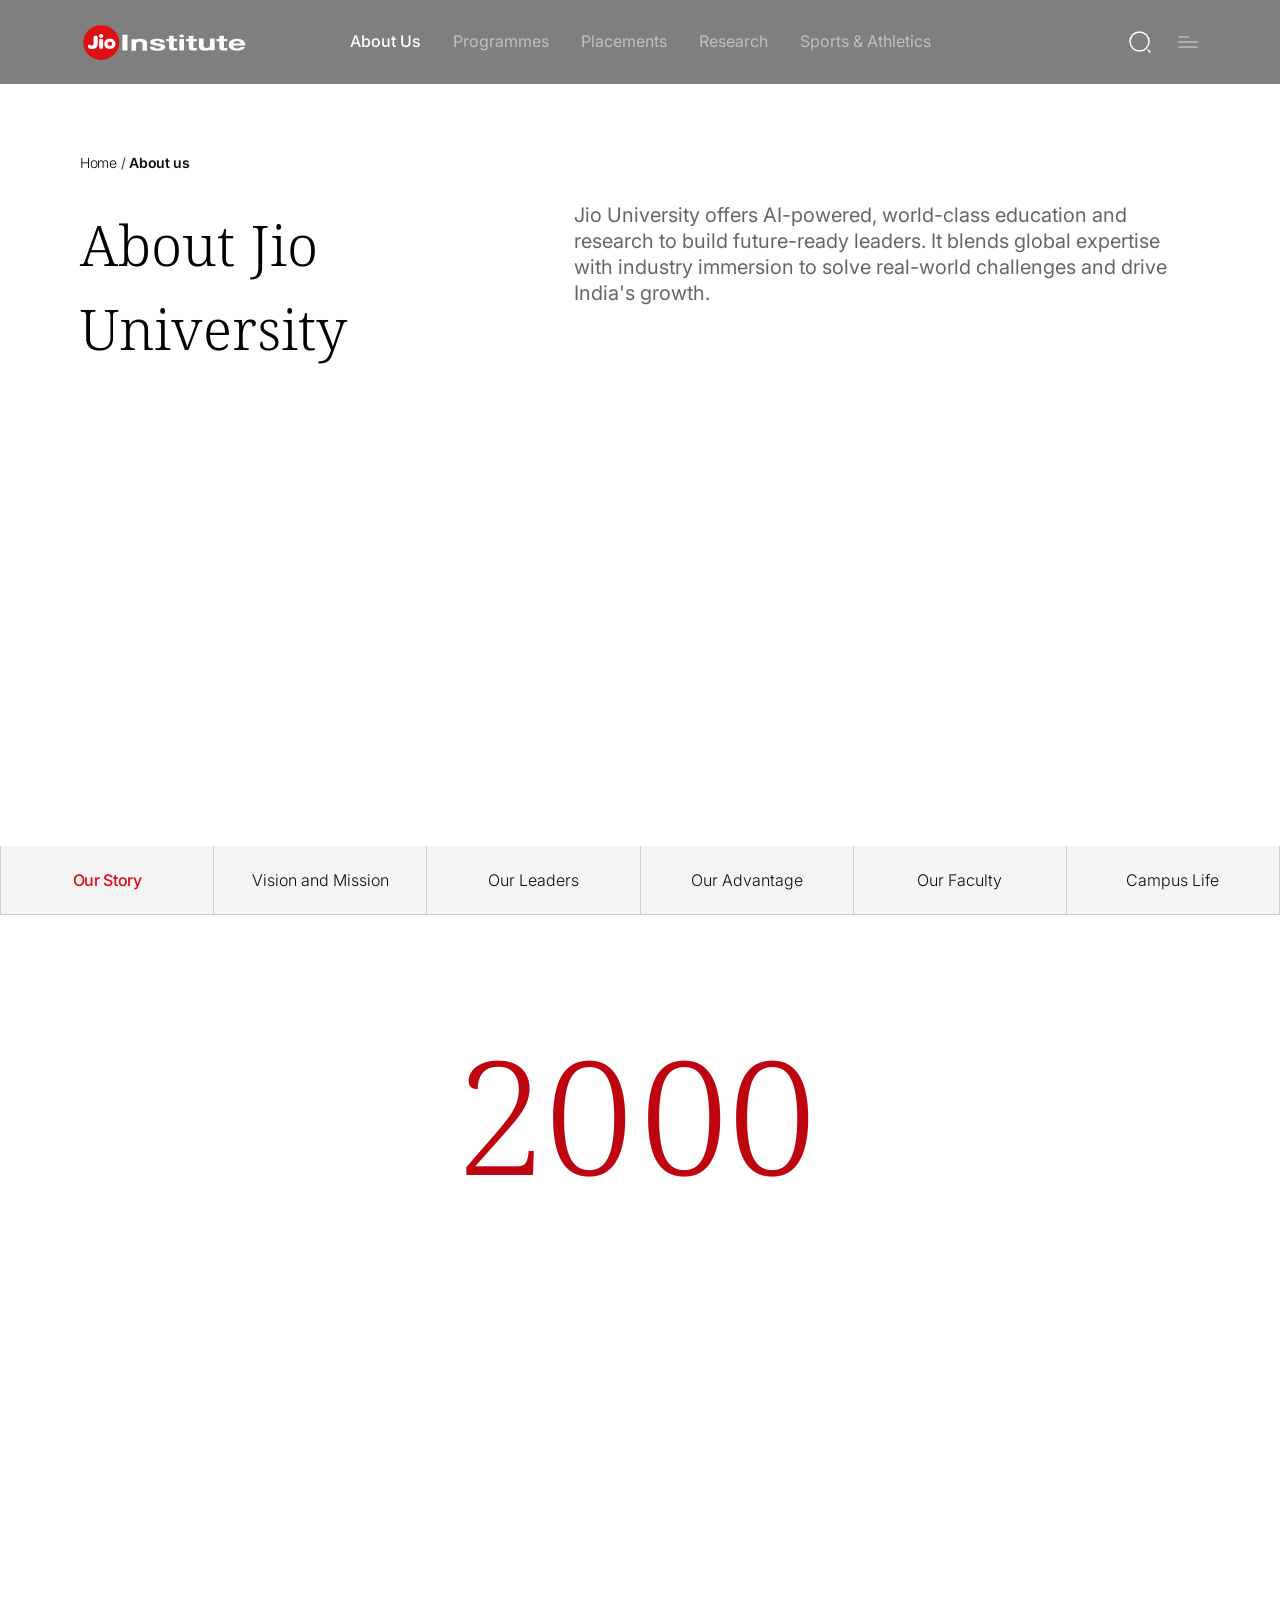
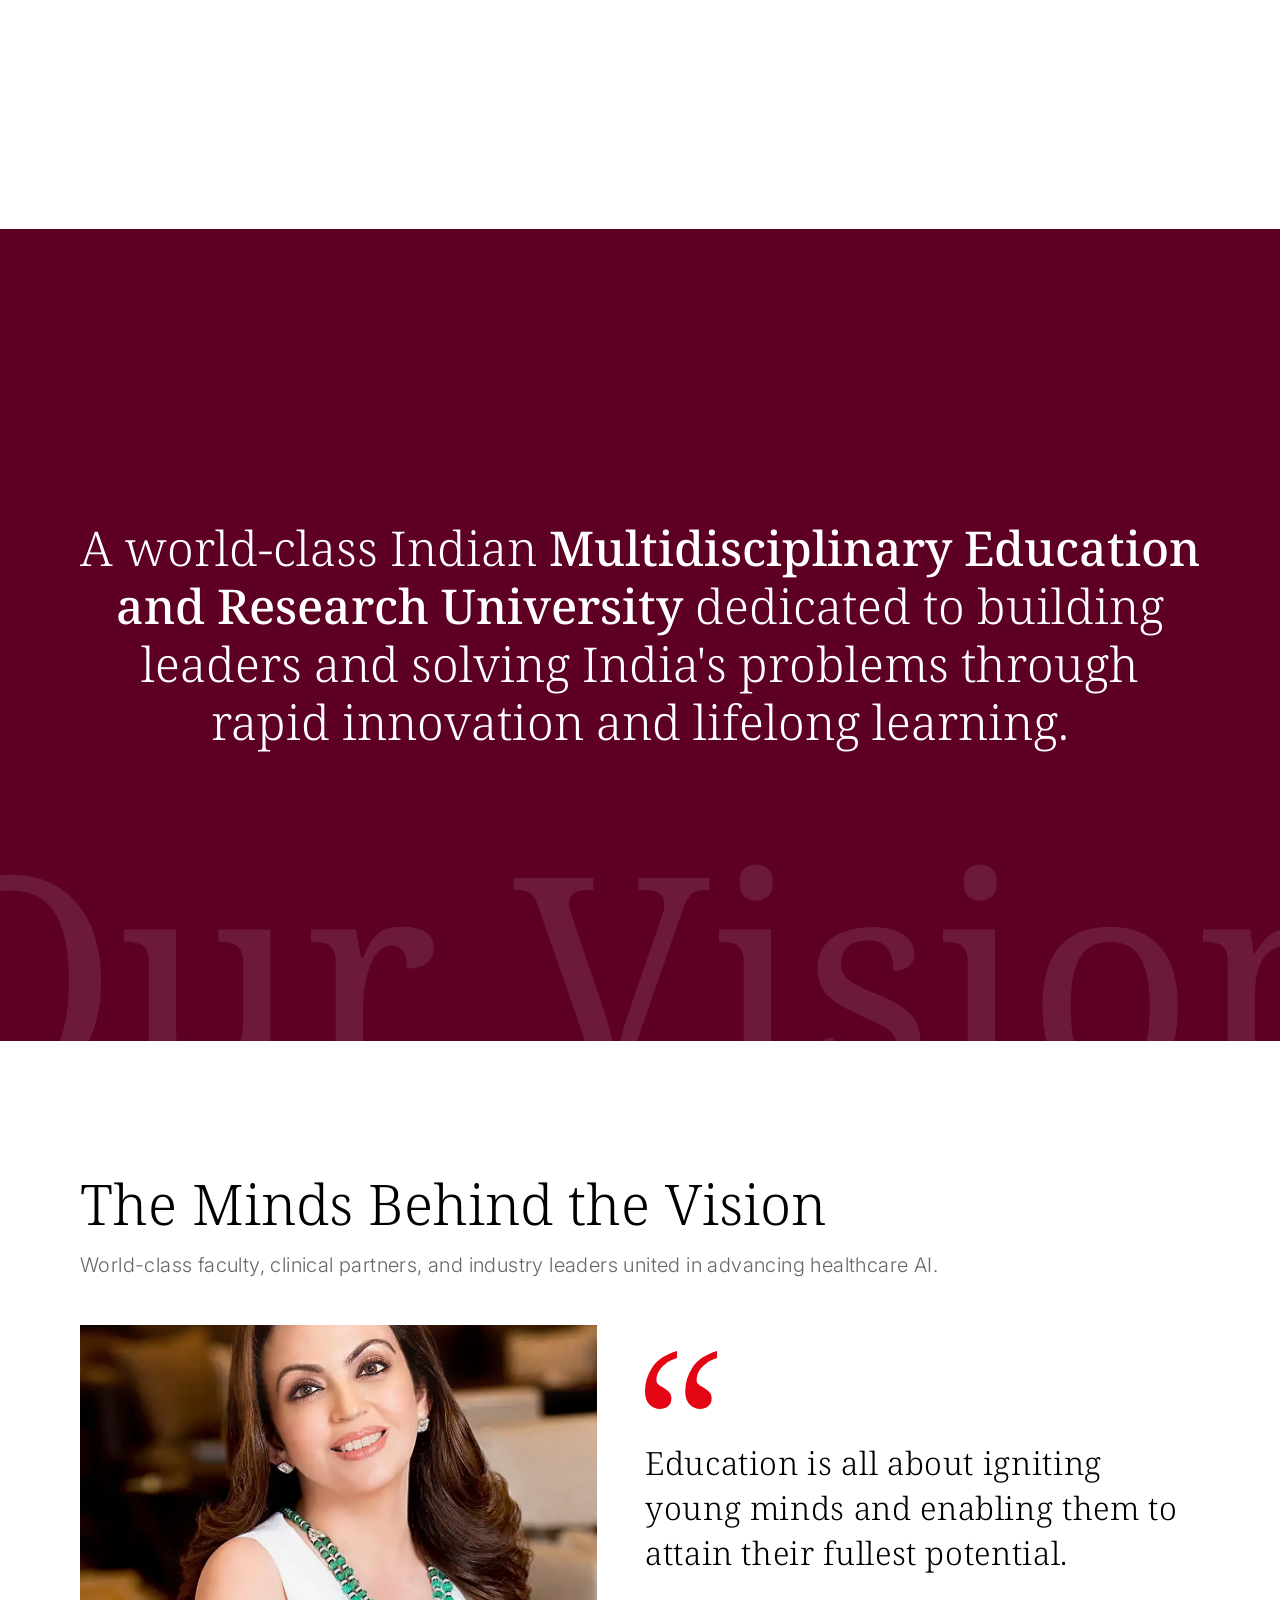
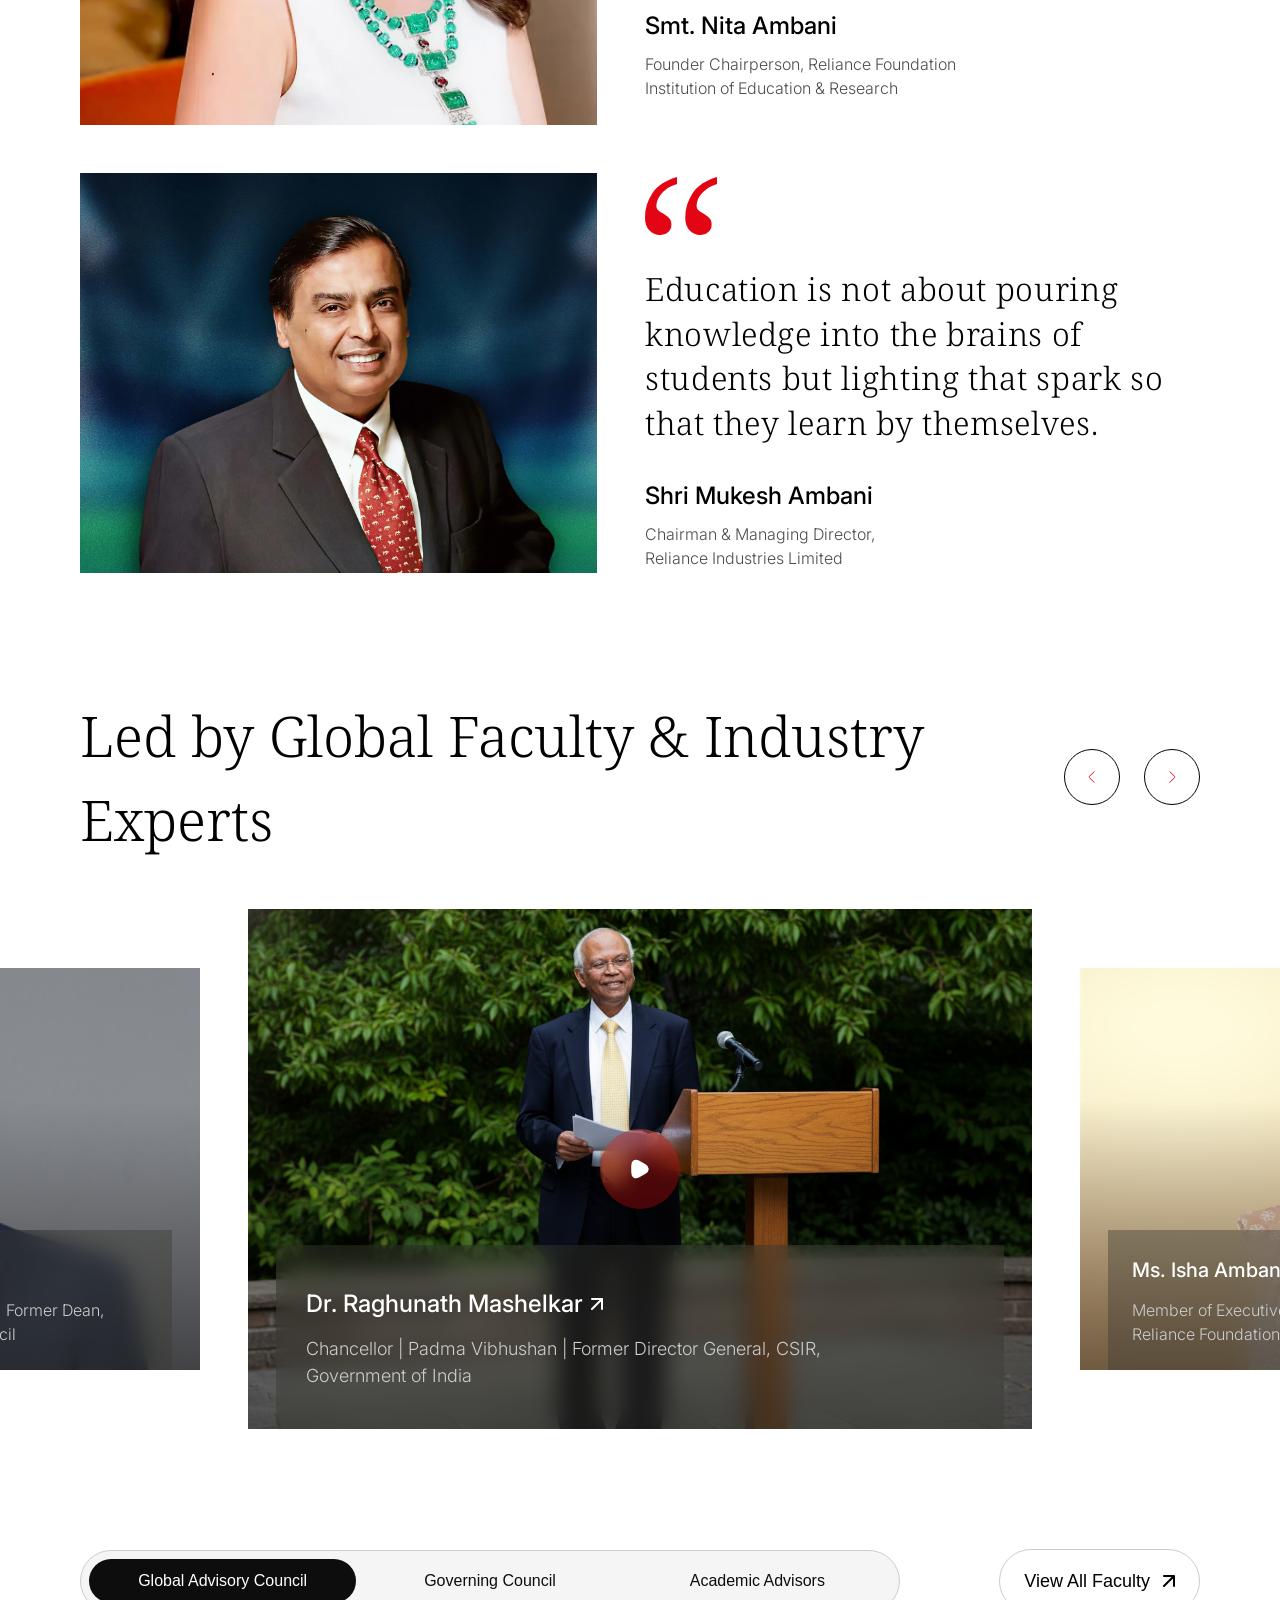
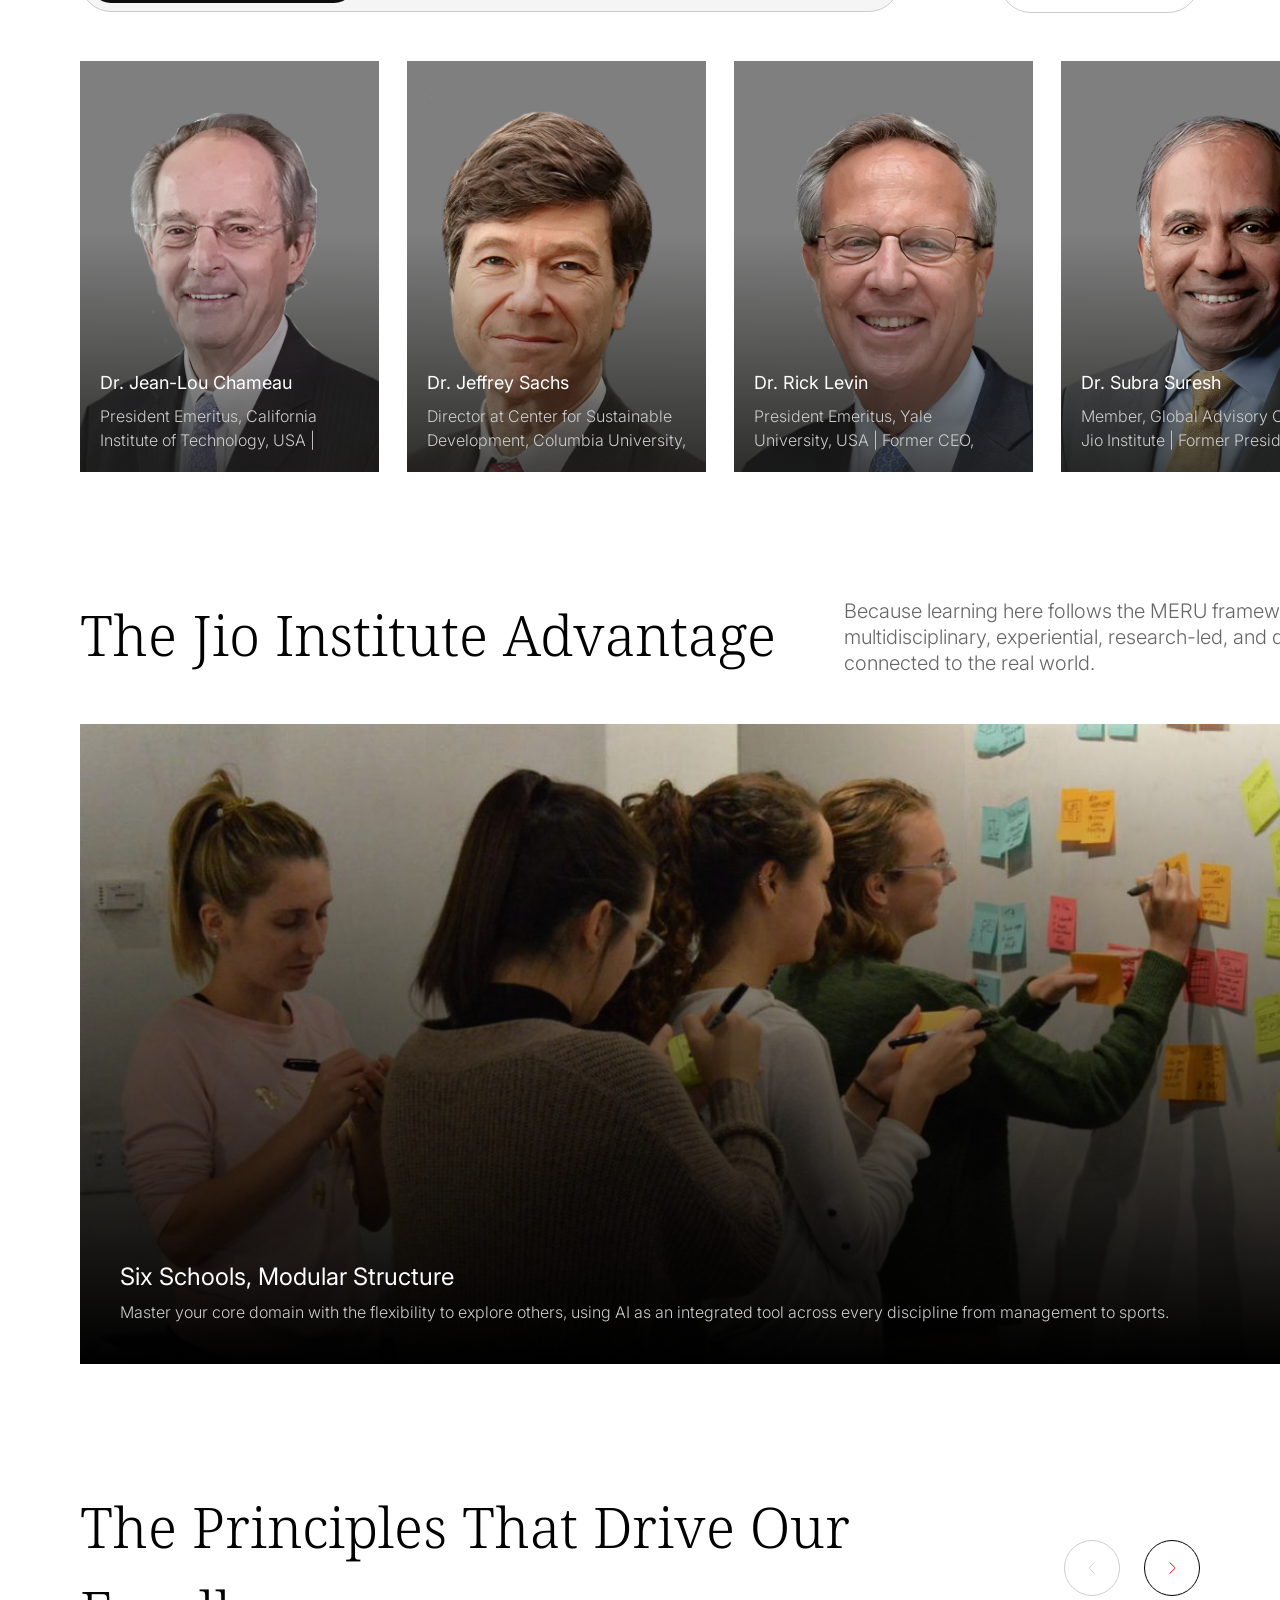
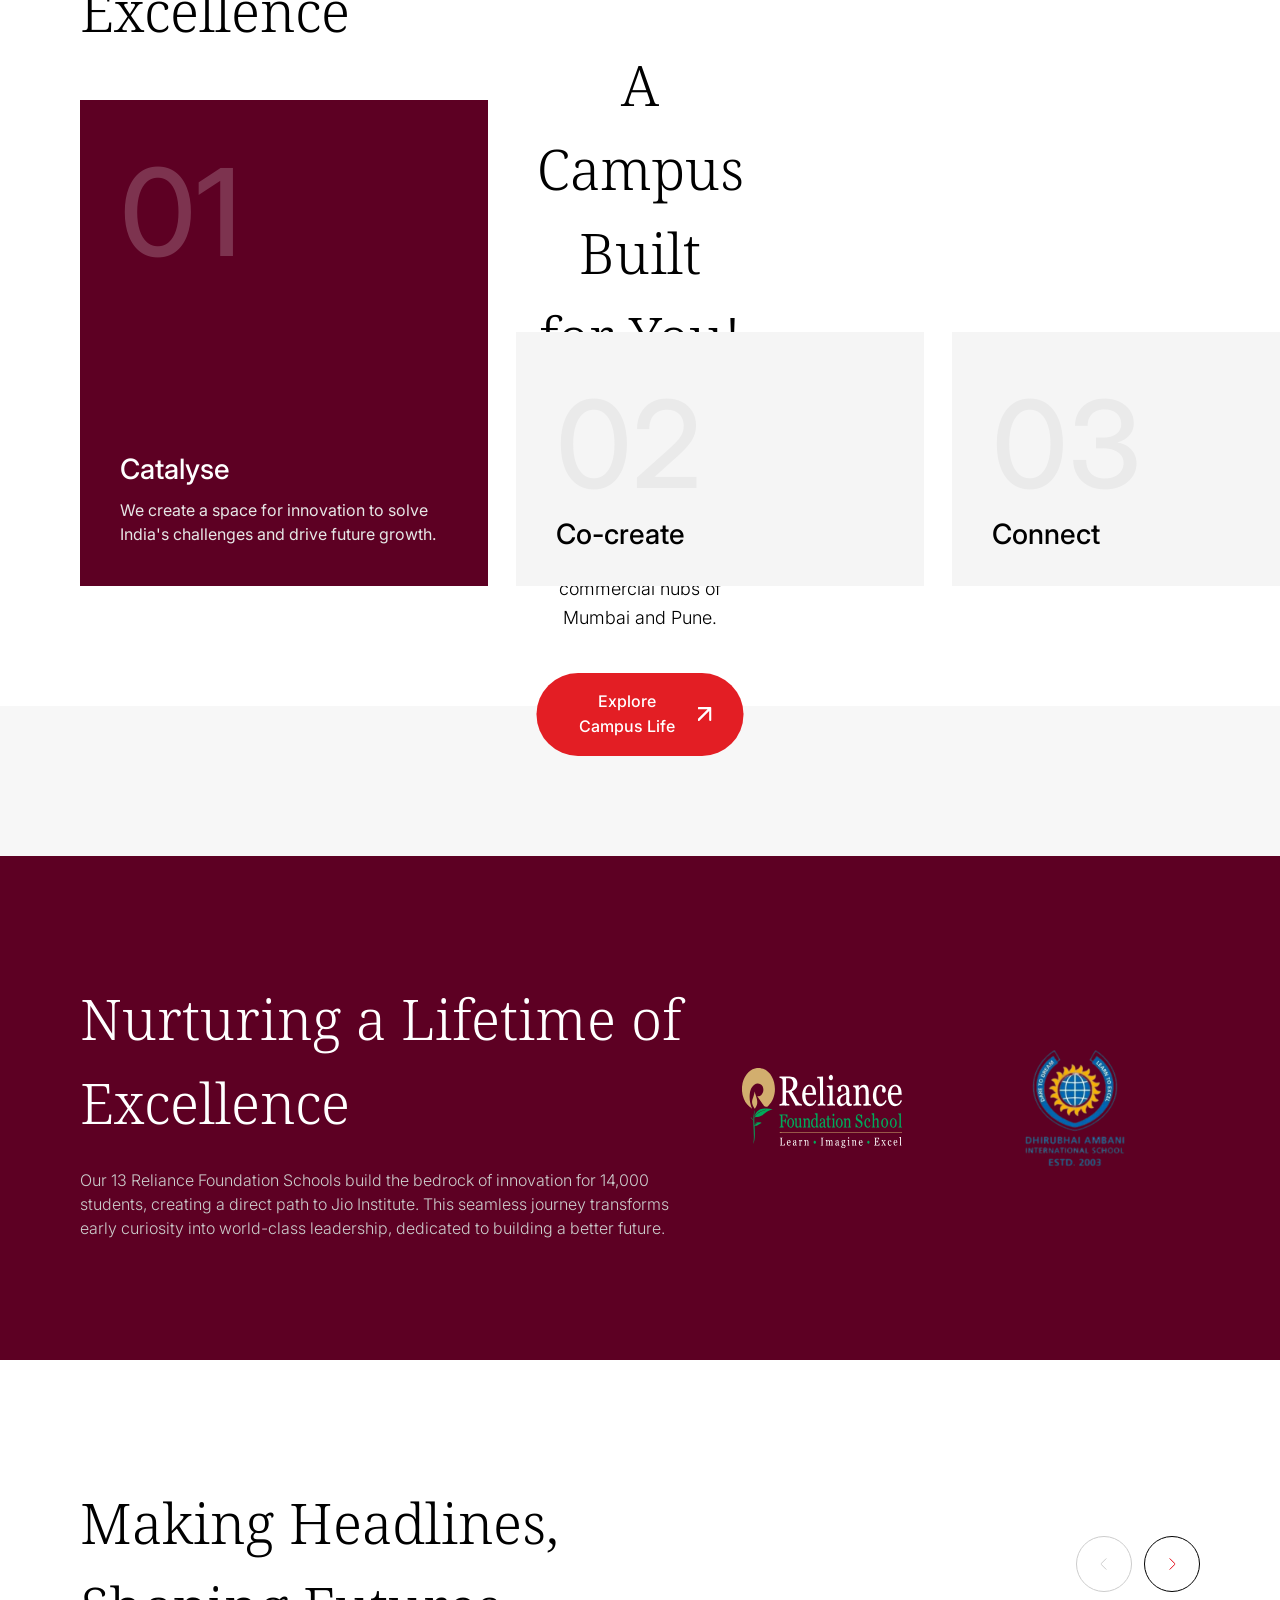
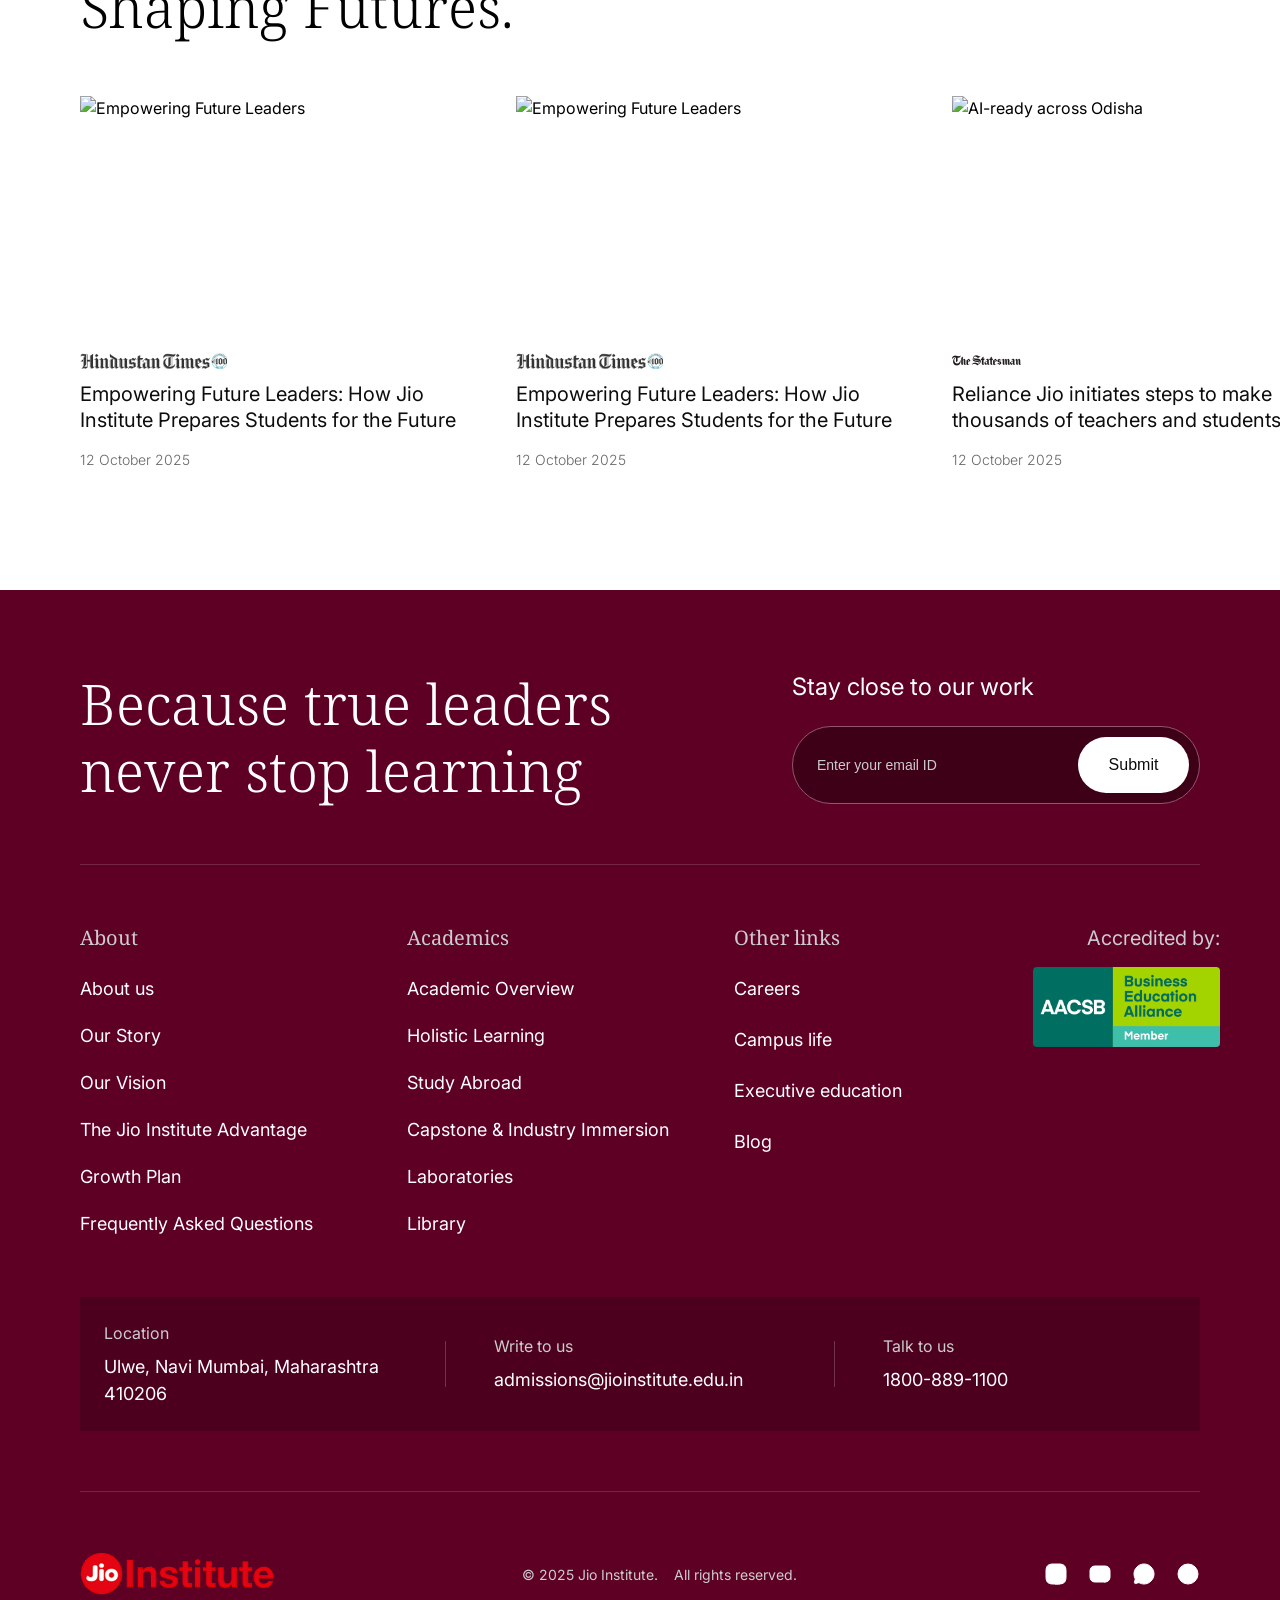
==== commit d271094b: "feat: about us" ====
--- a/about.html
+++ b/about.html
@@ -264,10 +264,10 @@
         <div class="container faculty-overview">
             <h2>Led by Global Faculty &amp; Industry Experts</h2>
             <div class="nav-arrows">
-                <button class="nav-arrow prev disabled">
+                <button class="nav-arrow prev">
                     <img src="images/arrow-right-nav.svg" alt="Previous">
                 </button>
-                <button class="nav-arrow active">
+                <button class="nav-arrow next">
                     <img src="images/arrow-right-nav.svg" alt="Next">
                 </button>
             </div>
@@ -677,62 +677,78 @@
             <div class="news-header">
                 <h2>Making Headlines, Shaping Futures.</h2>
                 <div class="news-nav-arrows">
-                    <button class="nav-arrow prev disabled">
+                    <button class="nav-arrow prev">
                         <img src="images/arrow-right-nav.svg" alt="Previous">
                     </button>
-                    <button class="nav-arrow next active">
+                    <button class="nav-arrow next">
                         <img src="images/arrow-right-nav.svg" alt="Next">
                     </button>
                 </div>
             </div>
         </div>
         <div class="blog-cards">
-            <div class="blog-card">
-                <div class="blog-card-image">
-                    <img src="images/blog-1.png" alt="Empowering Future Leaders">
-                </div>
-                <div class="blog-card-content">
-                    <div class="blog-card-meta">
-                        <img class="newspaper-logo" src="images/hindustan-times-logo.png" alt="Hindustan Times">
-                        <h3>Empowering Future Leaders: How Jio Institute Prepares Students for the Future</h3>
-                    </div>
-                    <span class="date">12 October 2025</span>
-                </div>
-            </div>
-            <div class="blog-card">
-                <div class="blog-card-image">
-                    <img src="images/blog-2.png" alt="AI-ready across Odisha">
-                </div>
-                <div class="blog-card-content">
-                    <div class="blog-card-meta">
-                        <img class="newspaper-logo" src="images/statesman-logo.png" alt="The Statesman">
-                        <h3>Reliance Jio initiates steps to make thousands of teachers and students AI-ready across
-                            Odisha</h3>
-                    </div>
-                    <span class="date">12 October 2025</span>
-                </div>
-            </div>
-            <div class="blog-card">
-                <div class="blog-card-image">
-                    <img src="images/blog-1.png" alt="Empowering Future Leaders">
-                </div>
-                <div class="blog-card-content">
-                    <div class="blog-card-meta">
-                        <img class="newspaper-logo" src="images/hindustan-times-logo.png" alt="Hindustan Times">
-                        <h3>Empowering Future Leaders: How Jio Institute Prepares Students for the Future</h3>
-                    </div>
-                    <span class="date">12 October 2025</span>
-                </div>
-            </div>
-        </div>
-        <!-- <div class="news-nav-arrows">
-            <button class="nav-arrow prev disabled">
-                <img src="images/arrow-right-nav.svg" alt="Previous">
-            </button>
-            <button class="nav-arrow active">
-                <img src="images/arrow-right-nav.svg" alt="Next">
-            </button>
-        </div> -->
+                <div class="blog-card">
+                    <div class="blog-card-image">
+                        <img src="images/blog-1.png" alt="Empowering Future Leaders">
+                    </div>
+                    <div class="blog-card-content">
+                        <div class="blog-card-meta">
+                            <img class="newspaper-logo" src="images/hindustan-times-logo.png" alt="Hindustan Times">
+                            <p>Empowering Future Leaders: How Jio Institute Prepares Students for the Future</p>
+                        </div>
+                        <span class="date">12 October 2025</span>
+                    </div>
+                </div>
+                <div class="blog-card">
+                    <div class="blog-card-image">
+                        <img src="images/blog-1.png" alt="Empowering Future Leaders">
+                    </div>
+                    <div class="blog-card-content">
+                        <div class="blog-card-meta">
+                            <img class="newspaper-logo" src="images/hindustan-times-logo.png" alt="Hindustan Times">
+                            <p>Empowering Future Leaders: How Jio Institute Prepares Students for the Future</p>
+                        </div>
+                        <span class="date">12 October 2025</span>
+                    </div>
+                </div>
+                <div class="blog-card">
+                    <div class="blog-card-image">
+                        <img src="images/blog-2.png" alt="AI-ready across Odisha">
+                    </div>
+                    <div class="blog-card-content">
+                        <div class="blog-card-meta">
+                            <img class="newspaper-logo" src="images/statesman-logo.png" alt="The Statesman">
+                            <p>Reliance Jio initiates steps to make thousands of teachers and students AI-ready across
+                                Odisha</p>
+                        </div>
+                        <span class="date">12 October 2025</span>
+                    </div>
+                </div>
+                <div class="blog-card">
+                    <div class="blog-card-image">
+                        <img src="images/blog-1.png" alt="Empowering Future Leaders">
+                    </div>
+                    <div class="blog-card-content">
+                        <div class="blog-card-meta">
+                            <img class="newspaper-logo" src="images/hindustan-times-logo.png" alt="Hindustan Times">
+                            <p>Empowering Future Leaders: How Jio Institute Prepares Students for the Future</p>
+                        </div>
+                        <span class="date">12 October 2025</span>
+                    </div>
+                </div>
+                <div class="blog-card">
+                    <div class="blog-card-image">
+                        <img src="images/blog-1.png" alt="Empowering Future Leaders">
+                    </div>
+                    <div class="blog-card-content">
+                        <div class="blog-card-meta">
+                            <img class="newspaper-logo" src="images/hindustan-times-logo.png" alt="Hindustan Times">
+                            <p>Empowering Future Leaders: How Jio Institute Prepares Students for the Future</p>
+                        </div>
+                        <span class="date">12 October 2025</span>
+                    </div>
+                </div>
+            </div>
     </section>
 
     <!-- FOOTER -->
--- a/css/about.css
+++ b/css/about.css
@@ -729,7 +729,7 @@
 }
 
 .nav-arrow.active {
-    border: 1px solid var(--red-accent);
+    border: 1px solid var(--black);
 }
 
 .nav-arrow img {
@@ -1607,17 +1607,23 @@
     flex-direction: column;
     gap: 48px; */
 }
-.news-header{
+
+.news-header {
     display: flex;
     align-items: center;
     justify-content: space-between;
     margin-bottom: 48px;
 }
-.news-nav-arrows{
+
+.news-nav-arrows {
     display: flex;
     align-items: center;
     justify-content: center;
     gap: 12px;
+}
+
+.news-header h2 {
+    max-width: 626px;
 }
 
 /* .news-section h2 {
@@ -1632,6 +1638,9 @@
 .blog-cards {
     display: flex;
     gap: 28px;
+    margin-left: max(80px, calc((100% - 1280px) / 2));
+    width: calc(100% - max(80px, calc((100% - 1280px) / 2)));
+    padding-right: max(80px, calc((100% - 1280px) / 2));
 }
 
 .blog-card {
@@ -1673,16 +1682,19 @@
     width: auto;
     object-fit: contain;
     display: block;
-}
-
-.blog-card-meta h3 {
+    margin-right: auto;
+}
+
+.blog-card-meta p {
     font-size: 20px;
     font-weight: 400;
     line-height: 26px;
     color: var(--text-dark);
-    height: 59px;
     overflow: hidden;
-    text-overflow: ellipsis;
+    display: -webkit-box;
+    -webkit-line-clamp: 2;
+    line-clamp: 2;
+    -webkit-box-orient: vertical;
 }
 
 .blog-card .date {
@@ -2730,7 +2742,18 @@
     /* --- NEWS SECTION --- */
     .news-section {
         padding: 60px 20px;
-        gap: 40px;
+        display: flex;
+        flex-direction: column;
+    }
+
+    .news-section>.container,
+    .news-header {
+        display: contents;
+    }
+
+    .news-header h2 {
+        order: 1;
+        margin-bottom: 40px;
     }
 
     /* .news-section h2 {
@@ -2740,28 +2763,33 @@
     } */
 
     .blog-cards {
-        flex-direction: column;
+        order: 2;
+        flex-direction: row;
         gap: 16px;
+        overflow-x: auto;
+        -webkit-overflow-scrolling: touch;
+        scroll-snap-type: x mandatory;
+        margin-left: 0;
+        width: 100%;
+        padding-right: 20px;
     }
 
     .blog-card {
-        width: 100%;
-        height: auto;
-    }
-
-    .blog-card:nth-child(n+2) {
-        display: none;
+        width: 320px;
+        flex-shrink: 0;
+        scroll-snap-align: start;
     }
 
     .blog-card-image {
         height: 230px;
     }
 
-    .blog-card-meta h3 {
+    .blog-card-meta p {
         font-size: 16px;
         line-height: 24px;
-        height: auto;
-    }
+        -webkit-line-clamp: 3;
+    }
+
 
     .blog-card .date {
         font-size: 14px;
@@ -2770,6 +2798,8 @@
     }
 
     .news-nav-arrows {
+        order: 3;
+        margin-top: 24px;
         display: flex;
         gap: 16px;
         justify-content: center;
